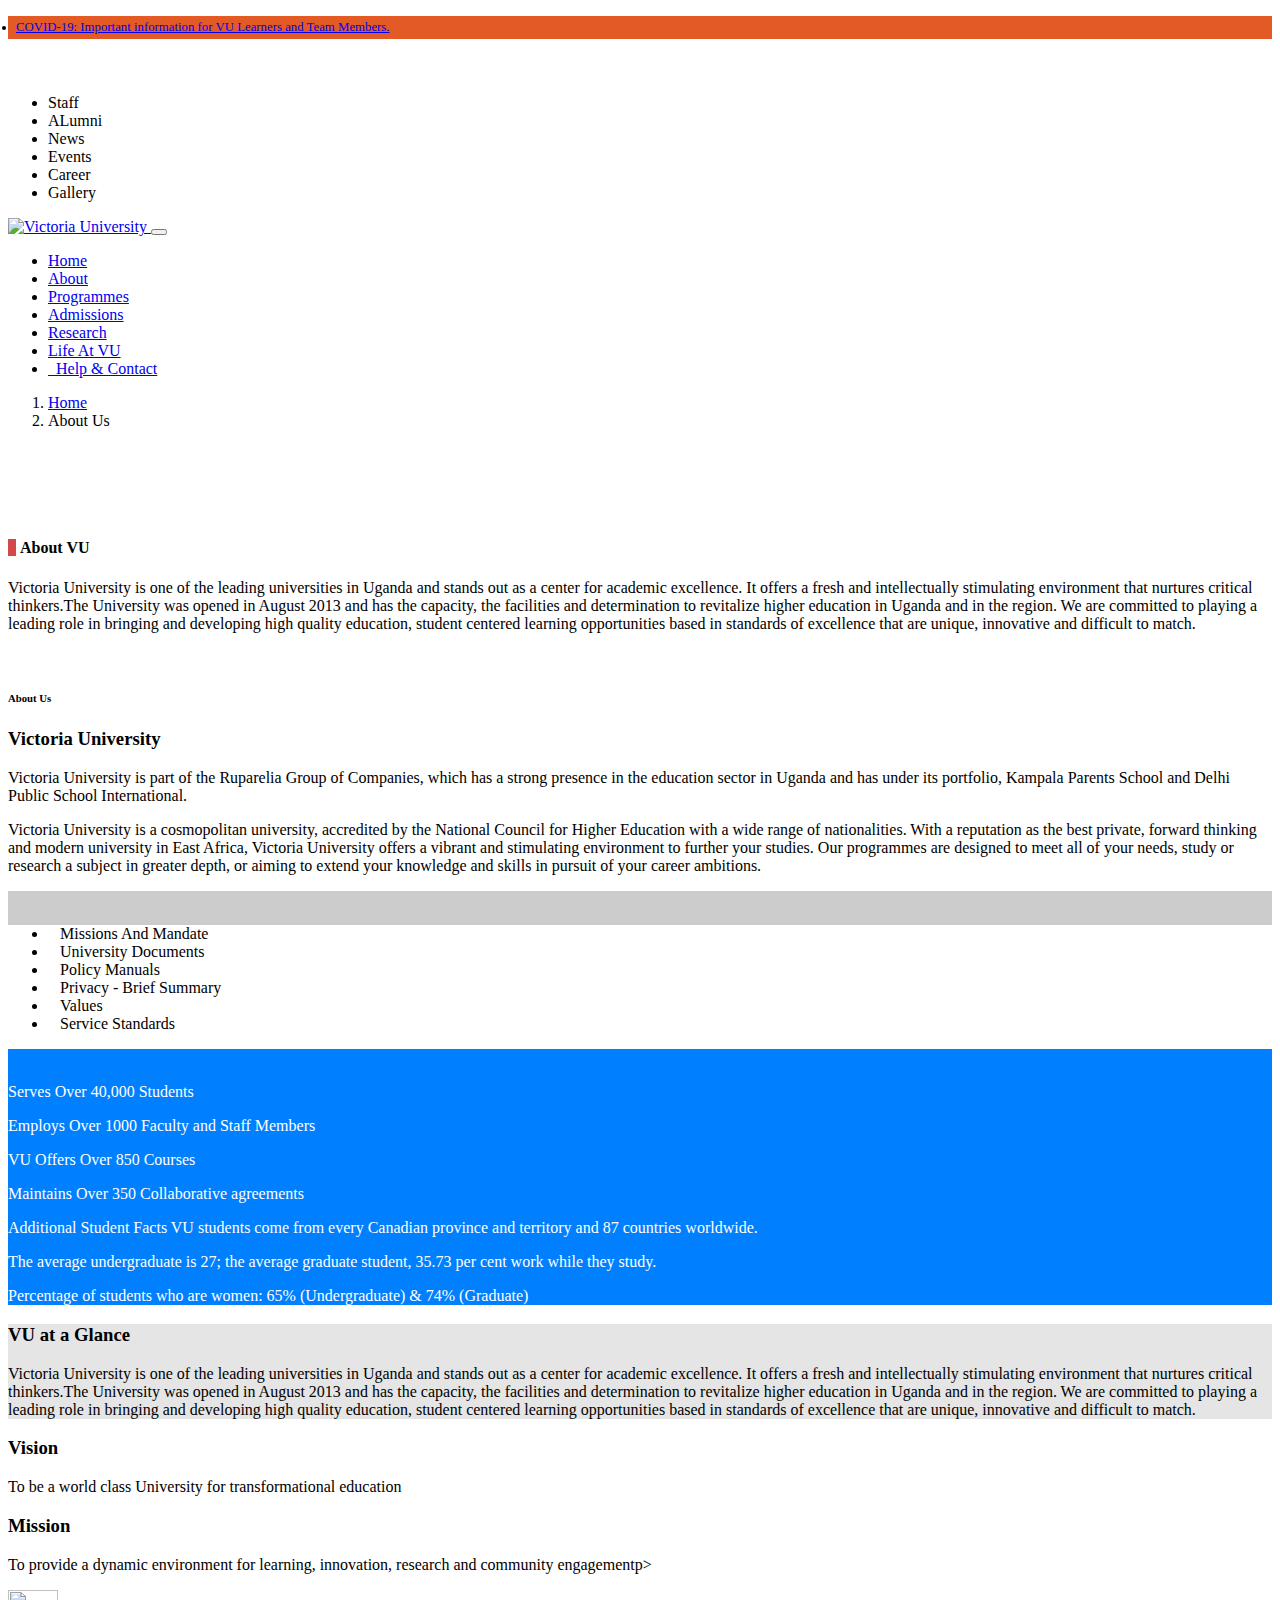
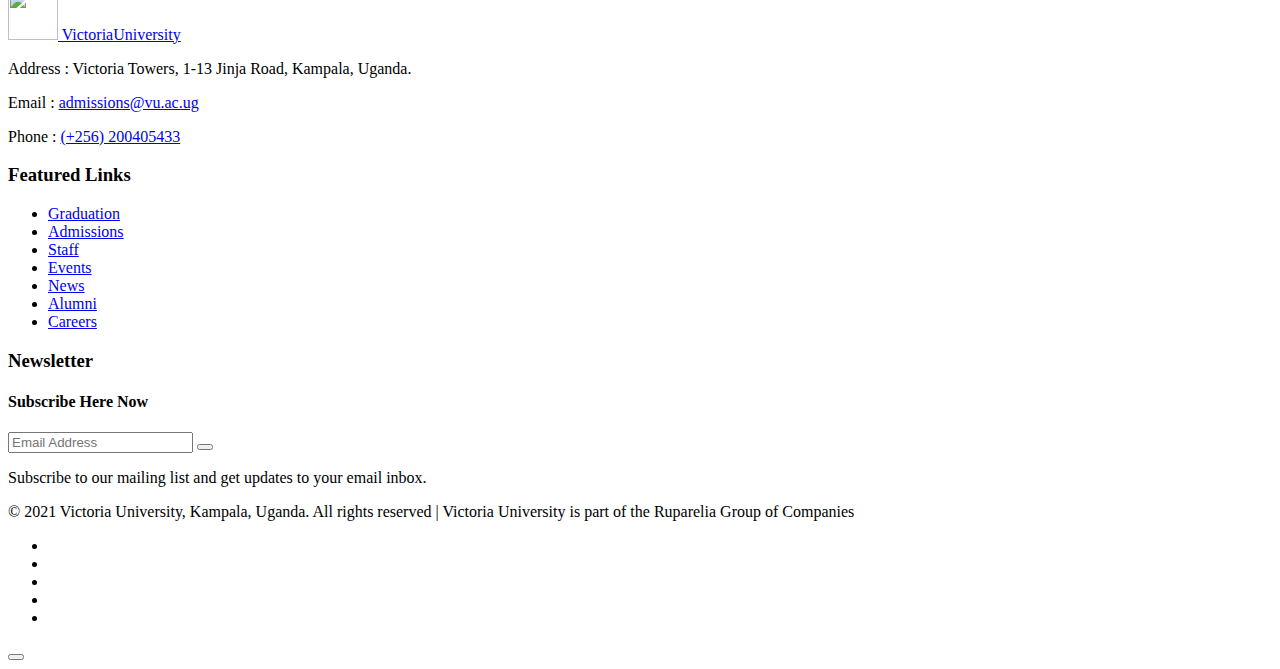
==== tester/about.html @ 18b9164a "Add files via upload" ====
<!doctype html>
<html lang="en">

<head>
  <!-- Required meta tags -->
  <meta charset="utf-8">
  <meta name="viewport" content="width=device-width, initial-scale=1, shrink-to-fit=no">
  <title>Victorial University | Academic Excellence</title>
  <link rel="stylesheet" href="assets/css/style-starter.css">
  <link href="//fonts.googleapis.com/css?family=Muli:300,300i,400,500,600,700,800,900&display=swap" rel="stylesheet">
  <link href="//fonts.googleapis.com/css?family=Roboto:300,300i,400,500,700,900&display=swap" rel="stylesheet">
  <link rel="icon" href="assets/images/fav.png" type="image/x-icon" sizes="100x100"/>
</head>
<body>

<!--/top-header-content-->
<section class="w3l-top-header-content">
	<div class="hny-top-menu">
		<div class="top-hd" style="background-color:#E35A25;">
			<div class="container-fluid">
				<div class="row">
					<ul class="social-top col-md-7" style="padding: 4px 8px 4px 8px;">
						<li class="" style="font-size: .8rem"><a href="#">COVID-19: Important information for VU Learners and Team Members.</a></li>
					</ul>
					<ul class="accounts col-md-5">
						
					</ul>
				</div>
			</div>
		</div>

	</div>
	<div class="hny-top-menu">
		<div class="top-hd">
			<div class="container-fluid">
				<div class="row">
					<ul class="social-top col-md-7" style="padding: 4px 8px 4px 8px;">
						<li style="color: #fff; font-size: .8rem"><b>Next Undergrad Deadline:</b> Register by April 10th to start on May 1st <a href="contact.php" class="" style="color: #fff; text-decoration: underline;"><b>Apply Now</b></a></li>
					</ul>
					<ul class="accounts col-md-5">
						<li class="top_li"><span class=""></span><a href="#"></a>Staff</li>
						<li class="top_li"><span class=""></span><a href="#"></a>ALumni</li>
						<li class="top_li"><span class=""></span><a href="#"></a>News</li>
						<li class="top_li"><span class=""></span><a href="#"></a>Events</li>
						<li class="top_li"><span class=""></span><a href="#"></a>Career</li>
						<li class="top_li"><span class=""></span><a href="#"></a>Gallery</li>
					</ul>
				</div>
			</div>
		</div>

	</div>
</section>
<!--//top-header-content-->

<!--w3l-banner-slider-main-->
<section class="w3l-banner-slider-main w3l-inner-page-main" id="">
	<div class="breadcrumb-infhny">
		<header class="top-headerhny" id="head_runner">
			<!--/nav-->
			<nav class="navbar navbar-expand-lg navbar-light fill">
				<div class="container-fluid">
					<!--<a class="navbar-brand" href="home.php">
						<label class="lohny"><span class="fa fa-graduation-cap" aria-hidden="true"></span>Victoria</label>University</a>--> 
						<a class="navbar-brand" href="home.php">
							<img src="assets/images/logo.jpg" alt="Victoria University" title="Victoria University" style="height:35px;" />
						</a> 
					<button class="navbar-toggler" type="button" data-toggle="collapse"
						data-target="#navbarSupportedContent" aria-controls="navbarSupportedContent"
						aria-expanded="false" aria-label="Toggle navigation">
						<span class="navbar-toggler-icon"></span>
					</button>

					<div class="collapse navbar-collapse" id="navbarSupportedContent">
						<ul class="navbar-nav mx-lg-auto ml-auto">
							<li class="nav-item active">
								<a class="nav-link" href="home.php">Home</a>
							</li>
							<li class="nav-item">
								<a class="nav-link" href="about.php">About</a>
							</li>
							<li class="nav-item">
								<a class="nav-link" href="#">Programmes</a>
							</li>
							<li class="nav-item">
								<a class="nav-link" href="#">Admissions</a>
							</li>
							<li class="nav-item">
								<a class="nav-link" href="#">Research</a>
							</li>
							<li class="nav-item">
								<a class="nav-link" href="#">Life At VU</a>
							</li>
							<li class="nav-item">
								<a class="nav-link" href="contact.php"><span class="fa fa-comments"></span>&nbsp;&nbsp;Help &amp; Contact</a>
							</li>
						</ul>

					</div>
					<a href="#" class="d-flex searchhny-form"><span class="fa fa-search"></span></a> 
					<!--<form action="#" method="post" class="d-flex searchhny-form">
						<input type="search" placeholder="Search Here..." required="required">
						<button type="submit"><span class="fa fa-search" aria-hidden="true"></span></button>
					</form>-->
				</div>
			</nav>
			<!--//nav-->
    </header>
    <!-- /breadcrumbs-->
    <!--<div class="container" style="border: red 1px solid">-->
        <nav aria-label="breadcrumb" class="breadcrumb-info">
          <ol class="breadcrumb mb-0">
            <li class="breadcrumb-item"><a href="index.html">Home</a></li>
            <li class="breadcrumb-item active" aria-current="page">About Us</li>
          </ol>
        </nav>
      <!--</div>-->
          <!-- //breadcrumbs-->
	</div>
	<!--//banner-slider-->
</section>

<section class="w3l-apply-6">
	<!-- /apply-6-->
	<div class="apply-info py-5">
		<div class="container py-lg-5">
			<br>
			<br>
			<br>
			<br>
			<div class="">
					<h4 class="text-center"><span style="border-left: 8px #D4484A solid">&nbsp;About VU</span></h4>
				</div>
			<div class="apply-grids-info row">
					<div class="row mt-lg-5 mt-4">
						<div class="appyl-sub-icon-info text-center">
							<p>Victoria University is one of the leading universities in Uganda and stands out as a center for academic excellence. It offers a fresh and intellectually stimulating environment that nurtures critical thinkers.The University was opened in August 2013 and has the capacity, the facilities and determination to revitalize higher education in Uganda and in the region. We are committed to playing a leading role in bringing and developing high quality education, student centered learning opportunities based in standards of excellence that are unique, innovative and difficult to match.</p>
						</div>
					</div>
				
			</div>
		</div>
	</div>
</section>
<!--about banner-->
<section class="w3l-wecome-content-6">
	<!-- /content-6-section -->
	  <div class="ab-content-6-mian py-5">
			 <div class="container py-lg-5">
					<div class="welcome-grids row">
							<div class="welcome-image">
								<img src="assets/images/about_strategy.png" class="img-fluid" alt="" />
							</div>	
						
						</div>	
				 
				 </div>
			 </div>
	 </section>
<section class="w3l-wecome-content-6">
	<!-- /content-6-section -->
	  <div class="ab-content-6-mian py-5">
			 <div class="container py-lg-5">
					<div class="welcome-grids row">
							<div class="col-lg-6 mb-lg-0 mb-5">
								<h6>About Us</h6>
								<h3 class="hny-title">
									Victoria University
									</h3>
								<p class="my-4">Victoria University is part of the Ruparelia Group of Companies, which has a strong presence in the education sector in Uganda and has under its portfolio, Kampala Parents School and Delhi Public School International.</p>
								<p class="mb-4">Victoria University is a cosmopolitan university, accredited by the National Council for Higher Education with a wide range of nationalities. With a reputation as the best private, forward thinking and modern university in East Africa, Victoria University offers a vibrant and stimulating environment to further your studies. Our programmes are designed to meet all of your needs, study or research a subject in greater depth, or aiming to extend your knowledge and skills in pursuit of your career ambitions.</p>
							</div>
							<div class="col-lg-6 welcome-image" style="background-color:#CCC">
								<br>
									<div class="" style="width: 100%; background-color:#fff">
										<ul class="w3-ul w3-card-4">
										 	<li class="w3-display-container"><span class="fa fa-rocket"></span>&nbsp;&nbsp;&nbsp;Missions And Mandate <span onclick="this.parentElement.style.display='none'" class="w3-button w3-transparent w3-display-right"><span class="fa fa-angle-right"></span></span></li>
											<li class="w3-display-container"><span class="fa fa-file-word-o"></span>&nbsp;&nbsp;&nbsp;University Documents <span onclick="this.parentElement.style.display='none'" class="w3-button w3-transparent w3-display-right"><span class="fa fa-angle-right"></span></span></li>
											<li class="w3-display-container"><span class="fa fa fa-folder-open"></span>&nbsp;&nbsp;&nbsp;Policy Manuals <span onclick="this.parentElement.style.display='none'" class="w3-button w3-transparent w3-display-right"><span class="fa fa-angle-right"></span></span></li>
											<li class="w3-display-container"><span class="fa fa-lock"></span>&nbsp;&nbsp;&nbsp;Privacy - Brief Summary <span onclick="this.parentElement.style.display='none'" class="w3-button w3-transparent w3-display-right"><span class="fa fa-angle-right"></span></span></li>
											<li class="w3-display-container"><span class="fa fa-gear"></span>&nbsp;&nbsp;&nbsp;Values <span onclick="this.parentElement.style.display='none'" class="w3-button w3-transparent w3-display-right"><span class="fa fa-angle-right"></span></span></li>
											<li class="w3-display-container"><span class="fa fa-book"></span>&nbsp;&nbsp;&nbsp;Service Standards <span onclick="this.parentElement.style.display='none'" class="w3-button w3-transparent w3-display-right"><span class="fa fa-angle-right"></span></span></li>
										</ul>
									</div>
							</div>	
						</div>
				 </div>
			</div>
</section>
   <!-- //content-6-section -->

  
<section class="w3l-specification-6">
	<!-- /specification-6-->
	<div class="specification-content py-5">
		<div class="container py-lg-5">
			<div class="mission-grids-info row">
				<div class="mission-gd-right col-lg-4 pl-lg-4" style="background-color: #0080ff">
					<div class="justify-content-end" style="color: #fff;">
						<br>
						<p style="color: #fff;">Serves Over 40,000 Students</p>
						<p style="color: #fff;">Employs Over 1000 Faculty and Staff Members</p>
						<p style="color: #fff;">VU Offers Over 850 Courses</p>
						<p style="color: #fff;">Maintains Over 350 Collaborative agreements</p>
						<p style="color: #fff;">Additional Student Facts VU students come from every Canadian province and territory and 87 countries worldwide.</p>
						<p style="color: #fff;">The average undergraduate is 27; the average graduate student, 35.73 per cent work while they study.</p>
						<p style="color: #fff;">Percentage of students who are women: 65% (Undergraduate) &amp; 74% (Graduate)</p>
					</div>
				</div>
				<div class="mission-gd-right col-lg-8 pl-lg-4" style="background-color: #E5E5E5">
						<h3 class="hny-title">VU at a Glance</h3>
						<p>Victoria University is one of the leading universities in Uganda and stands out as a center for academic excellence. It offers a fresh and intellectually stimulating environment that nurtures critical thinkers.The University was opened in August 2013 and has the capacity, the facilities and determination to revitalize higher education in Uganda and in the region. We are committed to playing a leading role in bringing and developing high quality education, student centered learning opportunities based in standards of excellence that are unique, innovative and difficult to match.</p>
				</div>
			</div>
		</div>
	</div>
</section>
<!-- //specification-6-->

<section class="w3l-content-5">
	<!-- /content-6-section -->
	  <div class="content-5-main">
			 <div class="container">
					 <div class="content-info-in row">
							 <div class="content-gd col-lg-6">
									 <h3 class="hny-title two">Vision</h3>
							 </div>
							 <div class="content-gd col-lg-6">
									<p>To be a world class University for transformational education</p>
							 </div>
							
					 </div>
				 	<div class="content-info-in row">
							 <div class="content-gd col-lg-6">
									 <h3 class="hny-title two">Mission</h3>
							 </div>
							 <div class="content-gd col-lg-6">
									<p>To provide a dynamic environment for learning, innovation, research and community engagementp>
							 </div>
							
					 </div>
				 </div>
			 </div>
	 </section>
   <!-- //content-6-section -->

  
	<!--/team-sec-->
	<!--//team-sec-->
<!-- footer -->
<section class="w3l-footer-16">
    <div class="w3l-footer-16-main py-5">
        <div class="container">
            <div class="row">
                <div class="col-lg-4 column">
                    <div class="row">
                        <div class="col-md-8 column">

                                <a class="logo-2" href="home.php">
                                        <label class="lohny-2"><img src="assets/images/fav.png" width="50" height="50" /> Victoria</label>University</a>
                           
                            <div class="ad-text-inf">
                                <p><span class="color-hny">Address :</span> Victoria Towers, 1-13 Jinja Road, Kampala, Uganda.</p>
                             </div>
                             <div class="ad-text-inf">
                                    <p><span class="color-hny">Email :</span> <a href="mailto:admissions@vu.ac.ug">admissions@vu.ac.ug</a></p>
                                 </div>
                                 <div class="ad-text-inf">
                                        <p><span class="color-hny">Phone :</span> <a href="tel:+142 5897555">(+256) 200405433</a></p>
                                     </div>
                        </div>
                        <!--<div class="col-md-6 column">
                            <h3>Quick Links</h3>
                            <ul class="footer-gd-16">
                                <li><a href="home.php">Home</a></li>
                                <li><a href="about.php">About</a></li>
                                <li><a href="#">Programmes</a></li>
                                <li><a href="#">Admissions</a></li>
								<li><a href="#">Research</a></li>
								<li><a href="#">Life At VU</a></li>
                                <li><a href="contact.php">Help &amp; Contact Us</a></li>
                            </ul>
                        </div>-->
                    </div>
                </div>
                <div class="col-lg-4 col-md-6 column column4 mt-lg-0 mt-4">
                    <div class="col-md-6 column">
                            <h3>Featured Links</h3>
                            <ul class="footer-gd-16">
                                <li><a href="#">Graduation</a></li>
                                <li><a href="#">Admissions</a></li>
                                <li><a href="#">Staff</a></li>
                                <li><a href="#">Events</a></li>
								<li><a href="#">News</a></li>
								<li><a href="#">Alumni</a></li>
                                <li><a href="#">Careers</a></li>
                            </ul>
                        </div>
                </div>
				<!--<div class="col-lg-4 col-md-6 column column4 mt-lg-0 mt-4">
                    <div class="col-md-6 column">
                            <h3>Featured Links</h3>
                            <ul class="footer-gd-16">
                                <li><a href="#">Graduation</a></li>
                                <li><a href="#">Admissions</a></li>
                                <li><a href="#">Staff</a></li>
                                <li><a href="#">Events</a></li>
								<li><a href="#">News</a></li>
								<li><a href="#">Alumni</a></li>
                                <li><a href="#">Careers</a></li>
                            </ul>
                        </div>
                </div>-->
                <div class="col-lg-4 col-md-6 column column4 mt-lg-0 mt-4">
                    <h3>Newsletter </h3>
                    <div class="end-column">
                        <h4>Subscribe Here Now</h4>
                        <form action="#" class="subscribe" method="post">
                            <input type="email" name="email" placeholder="Email Address" required="">
                            <button><span class="fa fa-paper-plane" aria-hidden="true"></span></button>
                        </form>
                        <p>Subscribe to our mailing list and get updates to your email inbox.</p>
                    </div>
                </div>
            </div>
            <div class="d-flex below-section justify-content-between align-items-center pt-4 mt-5">
                <div class="columns text-lg-left text-center">
                    <p>© 2021 Victoria University, Kampala, Uganda. All rights reserved | Victoria University is part of the Ruparelia Group of Companies</a>
                    </p>
                </div>
                <div class="columns-2 mt-md-0 mt-3">
                    <ul class="social">
                        <li><a href="https://www.facebook.com/VUKampala"><span class="fa fa-facebook" aria-hidden="true"></span></a>
                        </li>
                        <li><a href="https://www.linkedin.com/company/victoria-university-kampala/"><span class="fa fa-linkedin" aria-hidden="true"></span></a>
                        </li>
                        <li><a href="https://twitter.com/VUKampala"><span class="fa fa-twitter" aria-hidden="true"></span></a>
                        </li>
                        <li><a href="https://www.instagram.com/victoriauniversity_kampala/"><span class="fa fa-instagram" aria-hidden="true"></span></a>
                        </li>
                        <li><a href="https://www.youtube.com/user/vukampala"><span class="fa fa-youtube-play" aria-hidden="true"></span></a>
                        </li>
                    </ul>
                </div>
            </div>
        </div>
    </div>

    <!-- move top -->
    <button onclick="topFunction()" id="movetop" title="Go to top">
        <span class="fa fa-angle-up"></span>
    </button>
    <script>
        // When the user scrolls down 20px from the top of the document, show the button
        window.onscroll = function () {
            scrollFunction()
        };

        function scrollFunction() {
            if (document.body.scrollTop > 20 || document.documentElement.scrollTop > 20) {
                document.getElementById("movetop").style.display = "block";
            } else {
                document.getElementById("movetop").style.display = "none";
            }
        }

        // When the user clicks on the button, scroll to the top of the document
        function topFunction() {
            document.body.scrollTop = 0;
            document.documentElement.scrollTop = 0;
        }
    </script>
    <!-- //move top -->
    <script>
        $(function () {
            $('.navbar-toggler').click(function () {
                $('body').toggleClass('noscroll');
            })
        });
    </script>
</section>
<!-- //footer -->
</body>

</html>
<script src="assets/js/jquery-3.3.1.min.js"></script>
<!-- disable body scroll which navbar is in active -->
<script>
  $(function () {
    $('.navbar-toggler').click(function () {
      $('body').toggleClass('noscroll');
    })
  });
</script>
<!-- disable body scroll which navbar is in active -->
<!-- //jQuery-Photo-filter-lightbox-portfolio-plugin -->
<script>
window.onscroll = function() {headHold()};

var header = document.getElementById("head_runner");
var sticky = header.offsetTop;

function headHold() {
  if (window.pageYOffset > sticky) {
    header.classList.add("sticky");
  } else {
    header.classList.remove("sticky");
  }
}
</script>
<script src="assets/js/bootstrap.min.js"></script>
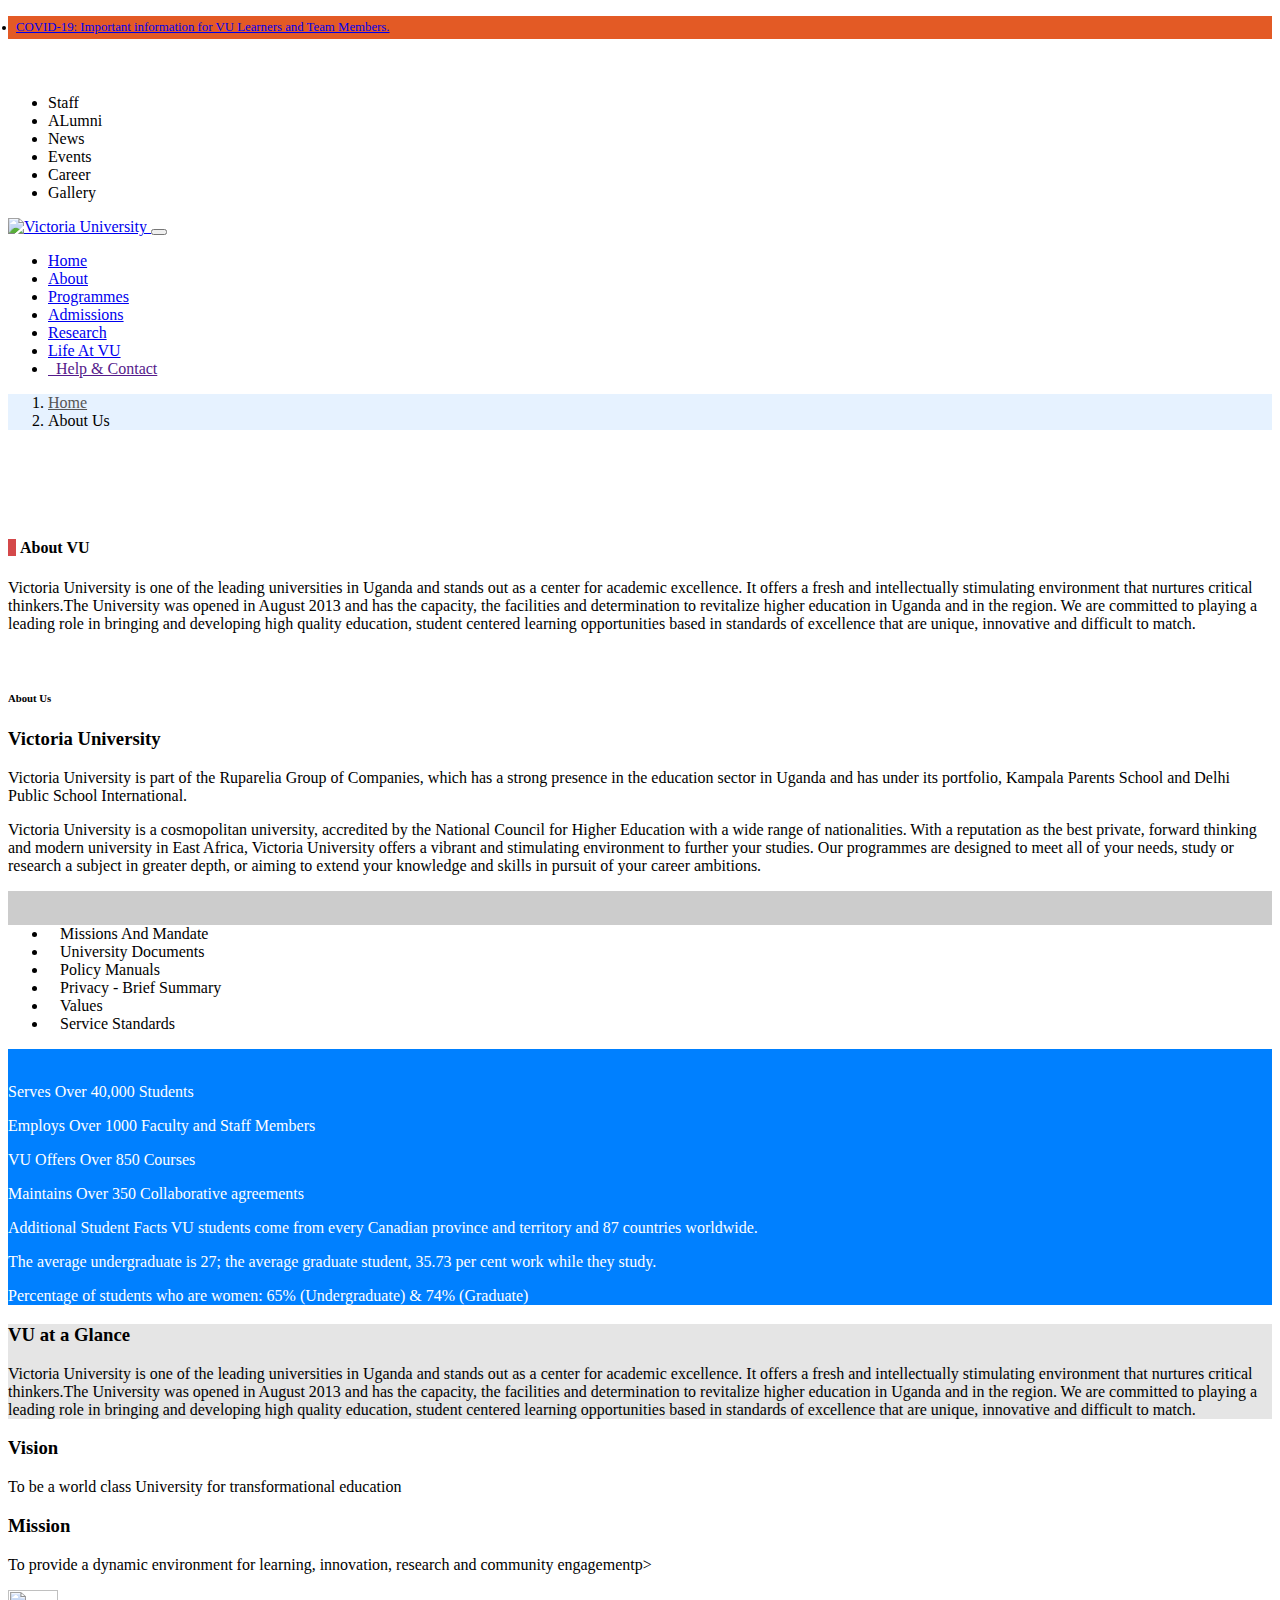
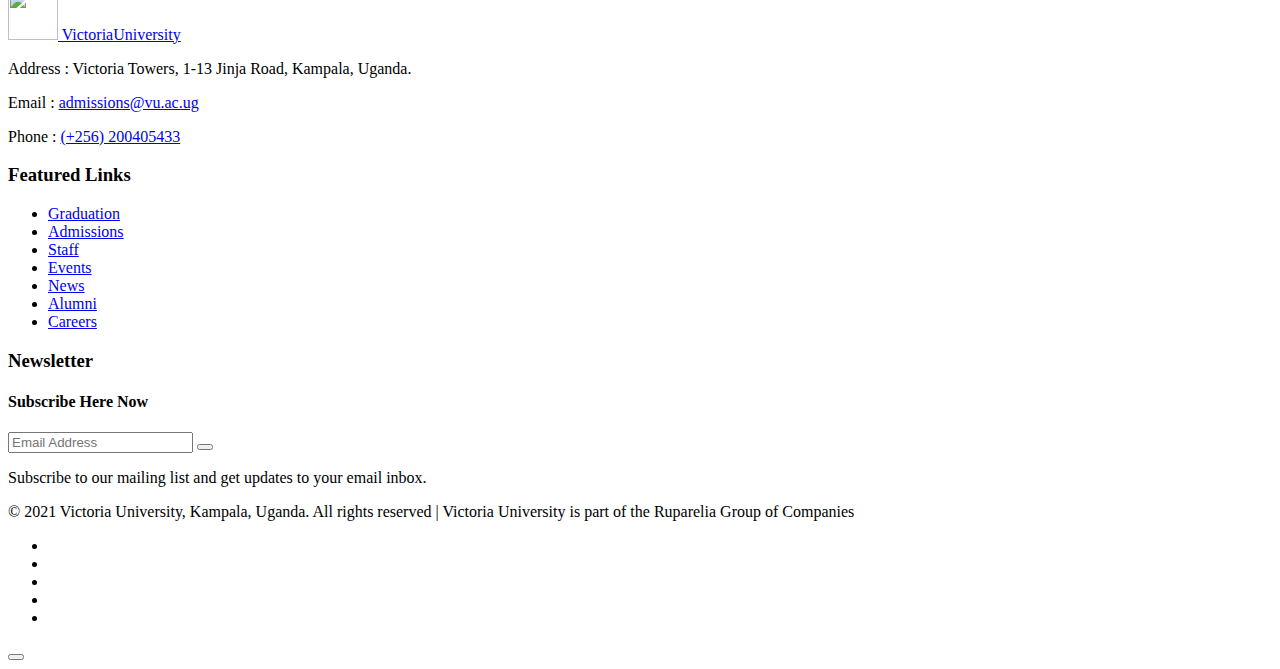
==== commit e6871343: "commit" ====
--- a/tester/about.html
+++ b/tester/about.html
@@ -35,7 +35,7 @@
 			<div class="container-fluid">
 				<div class="row">
 					<ul class="social-top col-md-7" style="padding: 4px 8px 4px 8px;">
-						<li style="color: #fff; font-size: .8rem"><b>Next Undergrad Deadline:</b> Register by April 10th to start on May 1st <a href="contact.php" class="" style="color: #fff; text-decoration: underline;"><b>Apply Now</b></a></li>
+						<li style="color: #fff; font-size: .8rem"><b>Next Undergrad Deadline:</b> Register by April 10th to start on May 1st <a href="" class="" style="color: #fff; text-decoration: underline;"><b>Apply Now</b></a></li>
 					</ul>
 					<ul class="accounts col-md-5">
 						<li class="top_li"><span class=""></span><a href="#"></a>Staff</li>
@@ -62,7 +62,7 @@
 				<div class="container-fluid">
 					<!--<a class="navbar-brand" href="home.php">
 						<label class="lohny"><span class="fa fa-graduation-cap" aria-hidden="true"></span>Victoria</label>University</a>--> 
-						<a class="navbar-brand" href="home.php">
+						<a class="navbar-brand" href="home.html">
 							<img src="assets/images/logo.jpg" alt="Victoria University" title="Victoria University" style="height:35px;" />
 						</a> 
 					<button class="navbar-toggler" type="button" data-toggle="collapse"
@@ -74,10 +74,10 @@
 					<div class="collapse navbar-collapse" id="navbarSupportedContent">
 						<ul class="navbar-nav mx-lg-auto ml-auto">
 							<li class="nav-item active">
-								<a class="nav-link" href="home.php">Home</a>
-							</li>
-							<li class="nav-item">
-								<a class="nav-link" href="about.php">About</a>
+								<a class="nav-link" href="home.html">Home</a>
+							</li>
+							<li class="nav-item">
+								<a class="nav-link" href="about.html">About</a>
 							</li>
 							<li class="nav-item">
 								<a class="nav-link" href="#">Programmes</a>
@@ -92,7 +92,7 @@
 								<a class="nav-link" href="#">Life At VU</a>
 							</li>
 							<li class="nav-item">
-								<a class="nav-link" href="contact.php"><span class="fa fa-comments"></span>&nbsp;&nbsp;Help &amp; Contact</a>
+								<a class="nav-link" href=""><span class="fa fa-comments"></span>&nbsp;&nbsp;Help &amp; Contact</a>
 							</li>
 						</ul>
 
@@ -108,9 +108,9 @@
     </header>
     <!-- /breadcrumbs-->
     <!--<div class="container" style="border: red 1px solid">-->
-        <nav aria-label="breadcrumb" class="breadcrumb-info">
+        <nav aria-label="breadcrumb" class="breadcrumb-info"  style="background-color:#e6f2ff;">
           <ol class="breadcrumb mb-0">
-            <li class="breadcrumb-item"><a href="index.html">Home</a></li>
+            <li class="breadcrumb-item"><a href="index.html" style="color:#555;">Home</a></li>
             <li class="breadcrumb-item active" aria-current="page">About Us</li>
           </ol>
         </nav>
@@ -256,7 +256,7 @@
                     <div class="row">
                         <div class="col-md-8 column">
 
-                                <a class="logo-2" href="home.php">
+                                <a class="logo-2" href="home.html">
                                         <label class="lohny-2"><img src="assets/images/fav.png" width="50" height="50" /> Victoria</label>University</a>
                            
                             <div class="ad-text-inf">
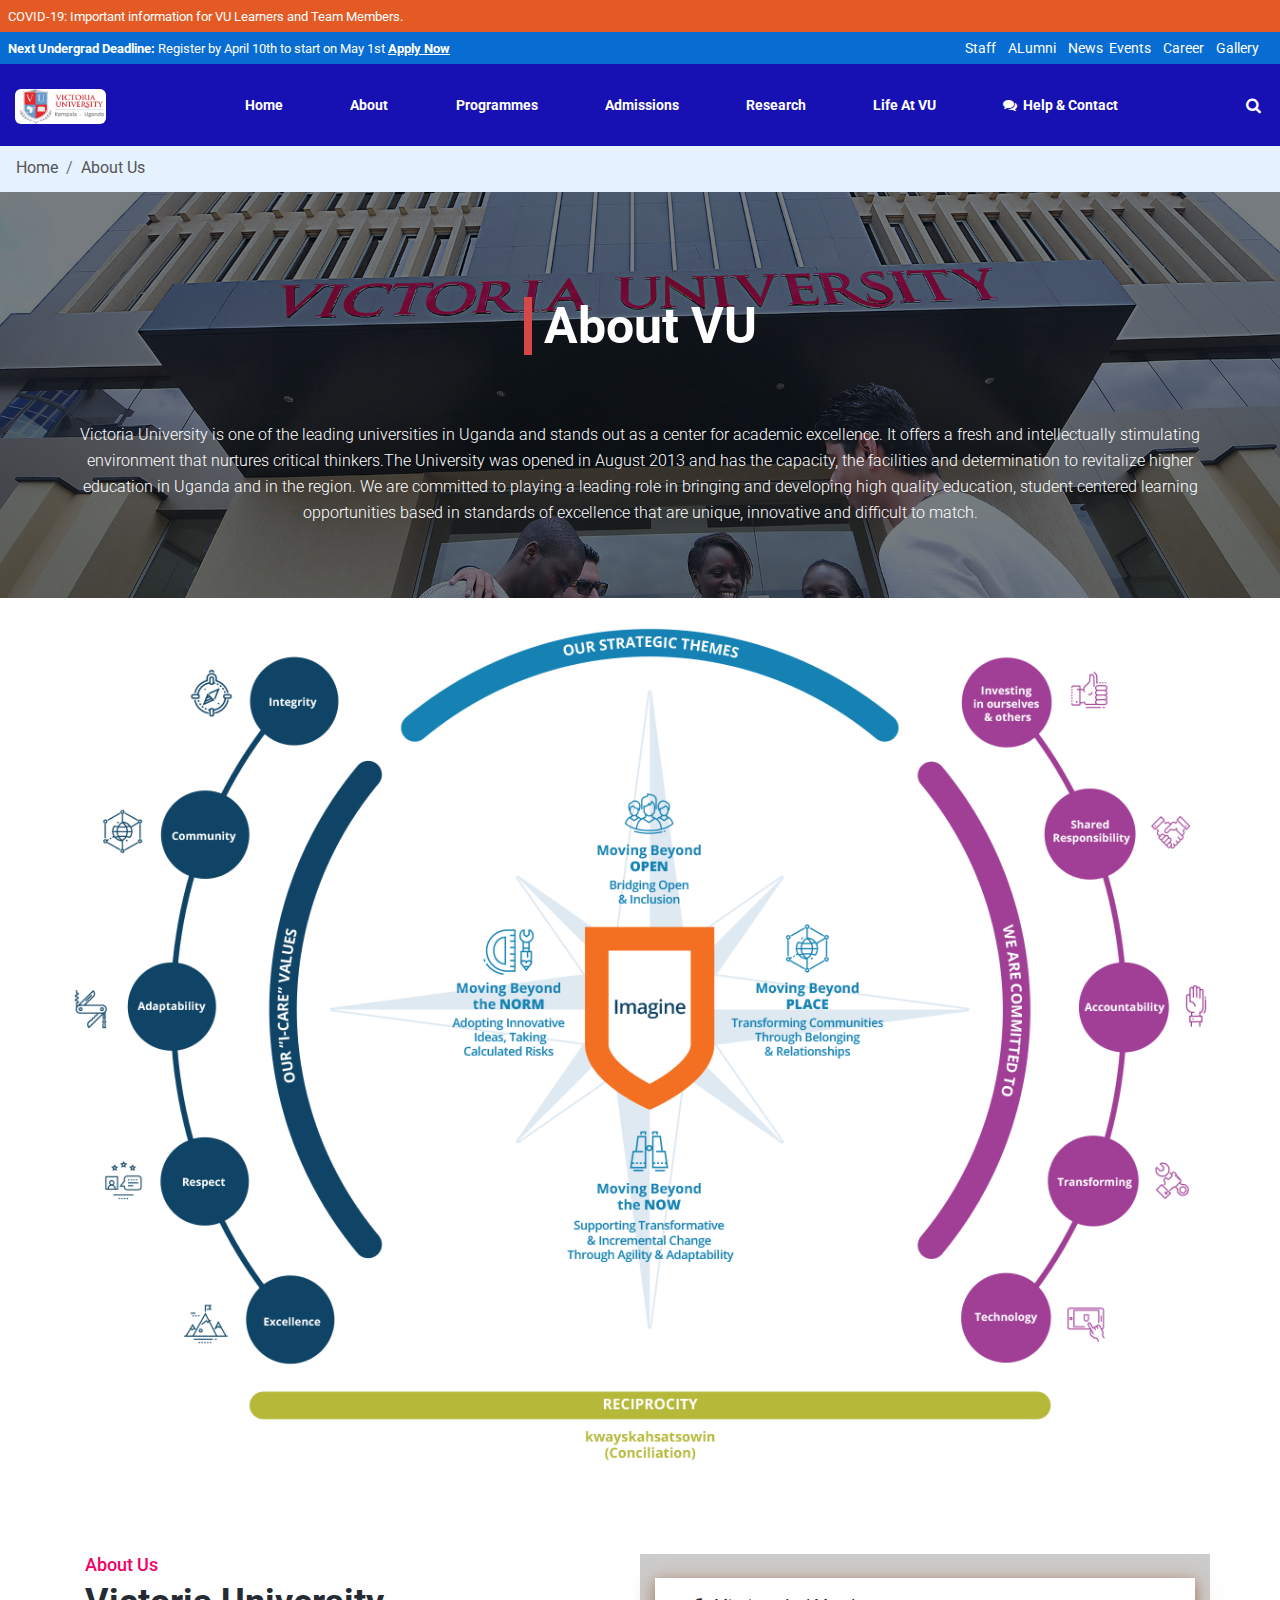
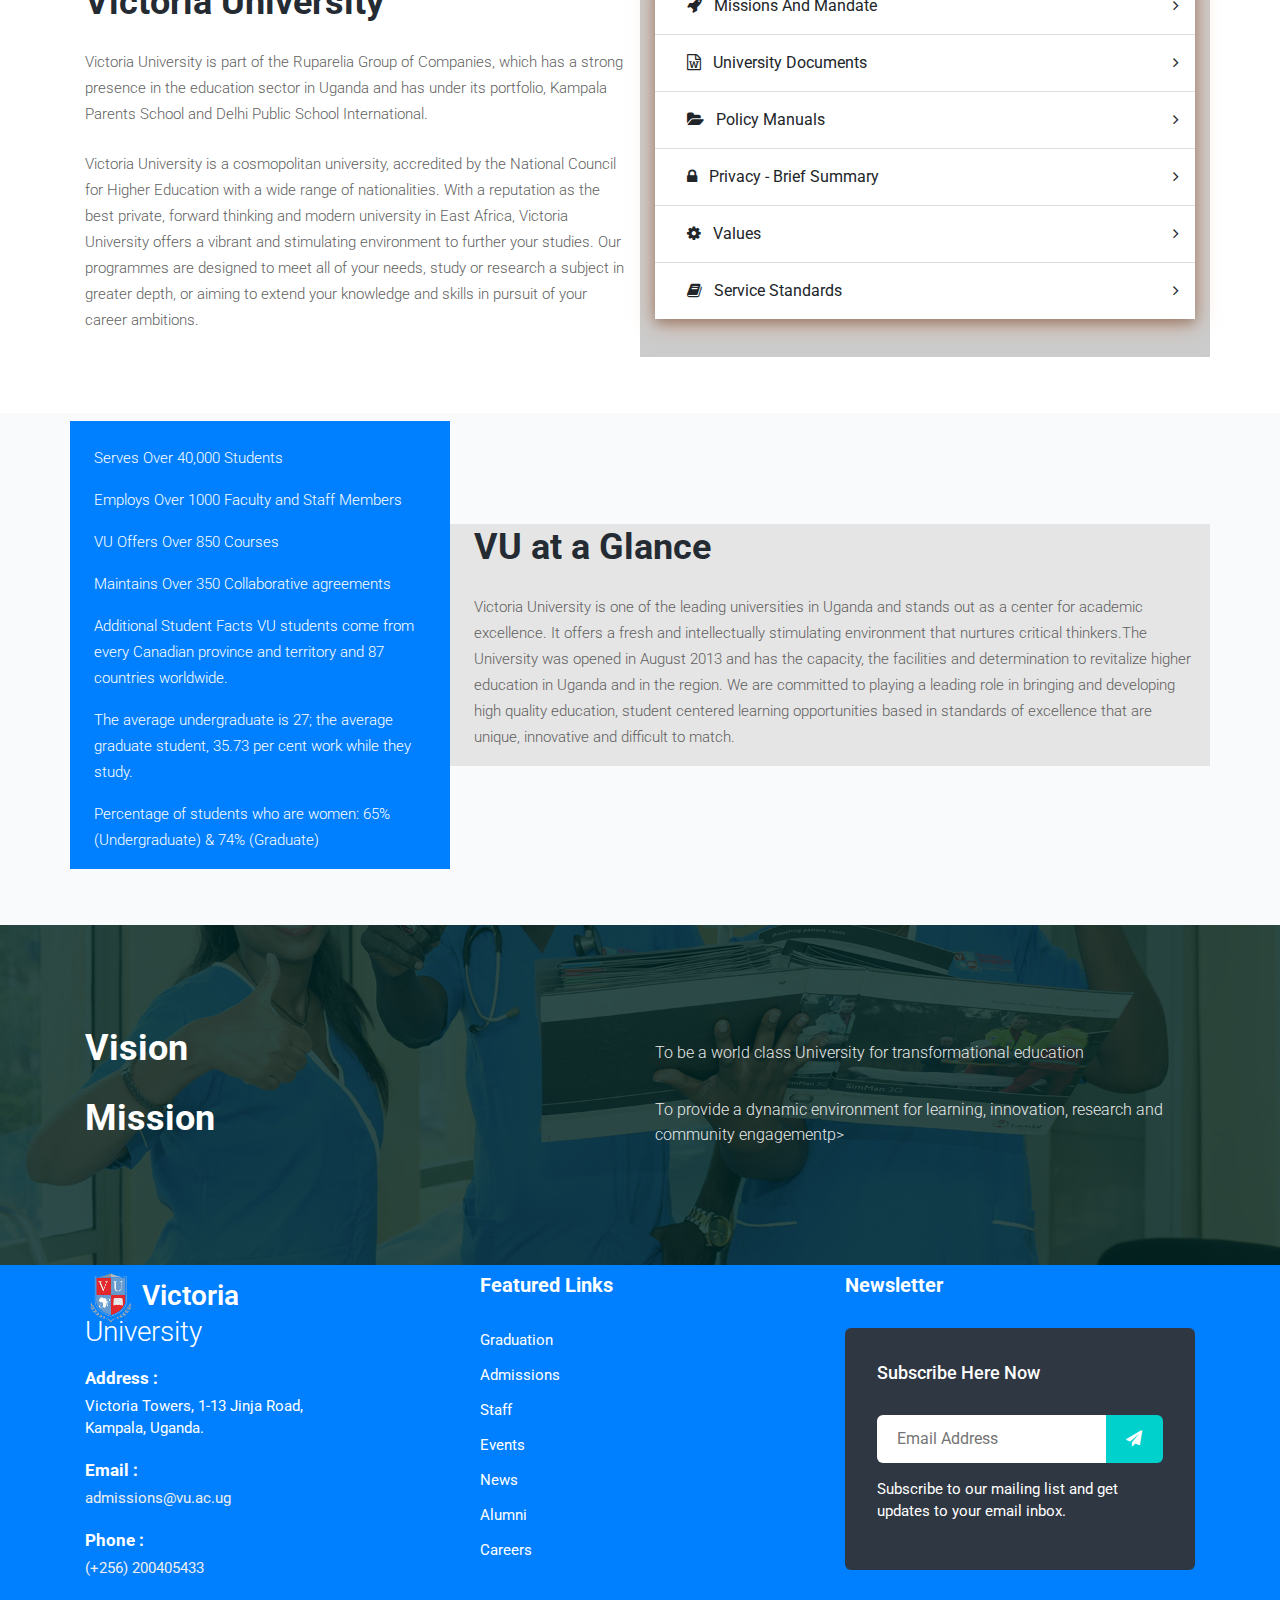
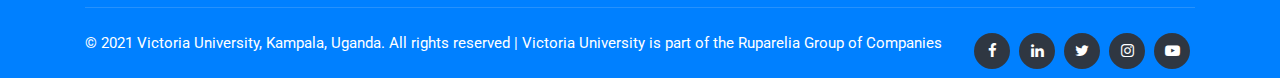
==== commit 04d2bd39: "new" ====
--- a/tester/about.html
+++ b/tester/about.html
@@ -97,7 +97,7 @@
 						</ul>
 
 					</div>
-					<a href="#" class="d-flex searchhny-form"><span class="fa fa-search"></span></a> 
+					<a href="#" class="d-flex searchhny-form"><span class="fa fa-search" style="color:#FFF;"></span></a> 
 					<!--<form action="#" method="post" class="d-flex searchhny-form">
 						<input type="search" placeholder="Search Here..." required="required">
 						<button type="submit"><span class="fa fa-search" aria-hidden="true"></span></button>
@@ -256,17 +256,17 @@
                     <div class="row">
                         <div class="col-md-8 column">
 
-                                <a class="logo-2" href="home.html">
+                                <a class="logo-2" href="home.php">
                                         <label class="lohny-2"><img src="assets/images/fav.png" width="50" height="50" /> Victoria</label>University</a>
                            
                             <div class="ad-text-inf">
-                                <p><span class="color-hny">Address :</span> Victoria Towers, 1-13 Jinja Road, Kampala, Uganda.</p>
+                                <p style="color:#FFF"><span class="color-hny" style="color:#FFF"><b>Address :</b></span> Victoria Towers, 1-13 Jinja Road, Kampala, Uganda.</p>
                              </div>
                              <div class="ad-text-inf">
-                                    <p><span class="color-hny">Email :</span> <a href="mailto:admissions@vu.ac.ug">admissions@vu.ac.ug</a></p>
+                                    <p><span class="color-hny"><b>Email :</b></span> <a href="mailto:admissions@vu.ac.ug">admissions@vu.ac.ug</a></p>
                                  </div>
                                  <div class="ad-text-inf">
-                                        <p><span class="color-hny">Phone :</span> <a href="tel:+142 5897555">(+256) 200405433</a></p>
+                                        <p><span class="color-hny"><b>Phone :</b></span> <a href="tel:+142 5897555">(+256) 200405433</a></p>
                                      </div>
                         </div>
                         <!--<div class="col-md-6 column">
@@ -319,13 +319,13 @@
                             <input type="email" name="email" placeholder="Email Address" required="">
                             <button><span class="fa fa-paper-plane" aria-hidden="true"></span></button>
                         </form>
-                        <p>Subscribe to our mailing list and get updates to your email inbox.</p>
+                        <p style="color:#FFF">Subscribe to our mailing list and get updates to your email inbox.</p>
                     </div>
                 </div>
             </div>
             <div class="d-flex below-section justify-content-between align-items-center pt-4 mt-5">
-                <div class="columns text-lg-left text-center">
-                    <p>© 2021 Victoria University, Kampala, Uganda. All rights reserved | Victoria University is part of the Ruparelia Group of Companies</a>
+                <div class="columns text-lg-left text-center" style="color:#FFF">
+                    <p style="color:#FFF">© 2021 Victoria University, Kampala, Uganda. All rights reserved | Victoria University is part of the Ruparelia Group of Companies</a>
                     </p>
                 </div>
                 <div class="columns-2 mt-md-0 mt-3">
--- a/tester/assets/css/style-starter.css
+++ b/tester/assets/css/style-starter.css
@@ -0,0 +1,16438 @@
+@charset "UTF-8";
+html {
+    scroll-behavior: smooth;
+}
+
+h1,
+h2,
+h3,
+h4,
+h5,
+h6 {
+    font-family: 'Roboto', Sans-serif;
+    font-weight: 700;
+}
+
+body,
+body a,
+body li,
+body p,
+.btn,
+input {
+    font-family: 'Roboto', Sans-serif;
+}
+
+body p {
+    line-height: 26px;
+    font-size: 16px;
+    color: #5f5f5f;
+    font-weight: 300;
+}
+
+ol,
+ul,
+dl {
+    margin-top: 0;
+    margin-bottom: 0rem;
+    padding: 0;
+}
+
+.form-control:focus {
+    box-shadow: none !important;
+}
+
+body a:hover {
+    color: #f30067;
+    transition: 0.3s ease;
+}
+
+body input,
+textarea,
+button,
+.btn {
+    border-radius: 6px;
+}
+
+body img {
+    border-radius: 6px;
+}
+
+.noscroll {
+    overflow: hidden;
+}
+
+.title-content {
+    align-items: center;
+}
+
+.title-content .title-info {
+    padding-left: 40px;
+}
+
+.sticky {
+    position: fixed;
+    top: 0;
+    width: 100%;
+}
+
+.sticky+body {
+    padding-top: 102px;
+    z-index: 1000;
+}
+
+.maximize {
+    color: #fff;
+    width: 60px;
+    height: 60px;
+    border: #2f3742 4px solid;
+    margin: 0 auto;
+    border-radius: 25%;
+    text-align: center;
+}
+
+h3.hny-title,
+h3.hny-title.two {
+    font-size: 40px;
+    line-height: 48px;
+    color: #252b33;
+    margin-bottom: 24px;
+    font-weight: 700;
+}
+
+h3.hny-title.two {
+    color: #fff;
+}
+
+.button-4-pink {
+    width: 160px;
+    height: 50px;
+    border: 2px solid #f30067;
+    /* float: left; */
+    text-align: center;
+    cursor: pointer;
+    position: relative;
+    box-sizing: border-box;
+    overflow: hidden;
+    margin: 40px 0 0 0;
+    border-radius: 6px;
+}
+
+.button-4-pink a {
+    font-size: 16px;
+    color: #f30067;
+    text-decoration: none;
+    line-height: 45px;
+    transition: all .5s ease;
+    z-index: 2;
+    position: relative;
+    font-weight: 700;
+    display: inline;
+}
+
+.eff-4-pink {
+    width: 160px;
+    height: 50px;
+    left: -160px;
+    background: #f30067;
+    position: absolute;
+    transition: all .5s ease-in-out;
+    z-index: 1;
+}
+
+.button-4-pink:hover .eff-4-pink {
+    left: 0;
+}
+
+.button-4-pink:hover a {
+    color: #fff;
+}
+
+@media (max-width: 1280px) {
+    h3.hny-title,
+    h3.hny-title.two {
+        font-size: 36px;
+        line-height: 46px;
+    }
+    body p {
+        font-size: 15px;
+    }
+}
+
+@media (max-width: 991px) {
+    .title-content .title-info {
+        padding-left: 15px;
+    }
+}
+
+@media (max-width: 667px) {
+    h3.hny-title,
+    h3.hny-title.two {
+        font-size: 30px;
+        line-height: 40px;
+    }
+    a.read-more-btn.btn {
+        margin-top: 10px;
+    }
+}
+
+@media (max-width: 480px) {
+    h3.hny-title,
+    h3.hny-title.two {
+        font-size: 28px;
+        line-height: 38px;
+    }
+}
+
+@media (max-width: 440px) {
+    h3.hny-title,
+    h3.hny-title.two {
+        font-size: 26px;
+        line-height: 36px;
+    }
+}
+
+
+/*!
+ *  Font Awesome 4.7.0 by @davegandy - http://fontawesome.io - @fontawesome
+ *  License - http://fontawesome.io/license (Font: SIL OFL 1.1, CSS: MIT License)
+ */
+
+
+/* FONT PATH
+ * -------------------------- */
+
+@font-face {
+    font-family: 'FontAwesome';
+    src: url("../fonts/fontawesome-webfont.eot?v=4.7.0");
+    src: url("../fonts/fontawesome-webfont.eot?#iefix&v=4.7.0") format("embedded-opentype"), url("../fonts/fontawesome-webfont.woff2?v=4.7.0") format("woff2"), url("../fonts/fontawesome-webfont.woff?v=4.7.0") format("woff"), url("../fonts/fontawesome-webfont.ttf?v=4.7.0") format("truetype"), url("../fonts/fontawesome-webfont.svg?v=4.7.0#fontawesomeregular") format("svg");
+    font-weight: normal;
+    font-style: normal;
+}
+
+.fa {
+    display: inline-block;
+    font: normal normal normal 14px/1 FontAwesome;
+    font-size: inherit;
+    text-rendering: auto;
+    -webkit-font-smoothing: antialiased;
+    -moz-osx-font-smoothing: grayscale;
+}
+
+
+/* makes the font 33% larger relative to the icon container */
+
+.fa-lg {
+    font-size: 1.33333em;
+    line-height: 0.75em;
+    vertical-align: -15%;
+}
+
+.fa-2x {
+    font-size: 2em;
+}
+
+.fa-3x {
+    font-size: 3em;
+}
+
+.fa-4x {
+    font-size: 4em;
+}
+
+.fa-5x {
+    font-size: 5em;
+}
+
+.fa-fw {
+    width: 1.28571em;
+    text-align: center;
+}
+
+.fa-ul {
+    padding-left: 0;
+    margin-left: 2.14286em;
+    list-style-type: none;
+}
+
+.fa-ul>li {
+    position: relative;
+}
+
+.fa-li {
+    position: absolute;
+    left: -2.14286em;
+    width: 2.14286em;
+    top: 0.14286em;
+    text-align: center;
+}
+
+.fa-li.fa-lg {
+    left: -1.85714em;
+}
+
+.fa-border {
+    padding: .2em .25em .15em;
+    border: solid 0.08em #eee;
+    border-radius: .1em;
+}
+
+.fa-pull-left {
+    float: left;
+}
+
+.fa-pull-right {
+    float: right;
+}
+
+.fa.fa-pull-left {
+    margin-right: .3em;
+}
+
+.fa.fa-pull-right {
+    margin-left: .3em;
+}
+
+
+/* Deprecated as of 4.4.0 */
+
+.pull-right {
+    float: right;
+}
+
+.pull-left {
+    float: left;
+}
+
+.fa.pull-left {
+    margin-right: .3em;
+}
+
+.fa.pull-right {
+    margin-left: .3em;
+}
+
+.fa-spin {
+    -webkit-animation: fa-spin 2s infinite linear;
+    animation: fa-spin 2s infinite linear;
+}
+
+.fa-pulse {
+    -webkit-animation: fa-spin 1s infinite steps(8);
+    animation: fa-spin 1s infinite steps(8);
+}
+
+@-webkit-keyframes fa-spin {
+    0% {
+        transform: rotate(0deg);
+    }
+    100% {
+        transform: rotate(359deg);
+    }
+}
+
+@keyframes fa-spin {
+    0% {
+        transform: rotate(0deg);
+    }
+    100% {
+        transform: rotate(359deg);
+    }
+}
+
+.fa-rotate-90 {
+    -ms-filter: "progid:DXImageTransform.Microsoft.BasicImage(rotation=1)";
+    transform: rotate(90deg);
+}
+
+.fa-rotate-180 {
+    -ms-filter: "progid:DXImageTransform.Microsoft.BasicImage(rotation=2)";
+    transform: rotate(180deg);
+}
+
+.fa-rotate-270 {
+    -ms-filter: "progid:DXImageTransform.Microsoft.BasicImage(rotation=3)";
+    transform: rotate(270deg);
+}
+
+.fa-flip-horizontal {
+    -ms-filter: "progid:DXImageTransform.Microsoft.BasicImage(rotation=0, mirror=1)";
+    transform: scale(-1, 1);
+}
+
+.fa-flip-vertical {
+    -ms-filter: "progid:DXImageTransform.Microsoft.BasicImage(rotation=2, mirror=1)";
+    transform: scale(1, -1);
+}
+
+:root .fa-rotate-90,
+:root .fa-rotate-180,
+:root .fa-rotate-270,
+:root .fa-flip-horizontal,
+:root .fa-flip-vertical {
+    -webkit-filter: none;
+    filter: none;
+}
+
+.fa-stack {
+    position: relative;
+    display: inline-block;
+    width: 2em;
+    height: 2em;
+    line-height: 2em;
+    vertical-align: middle;
+}
+
+.fa-stack-1x,
+.fa-stack-2x {
+    position: absolute;
+    left: 0;
+    width: 100%;
+    text-align: center;
+}
+
+.fa-stack-1x {
+    line-height: inherit;
+}
+
+.fa-stack-2x {
+    font-size: 2em;
+}
+
+.fa-inverse {
+    color: #fff;
+}
+
+
+/* Font Awesome uses the Unicode Private Use Area (PUA) to ensure screen
+   readers do not read off random characters that represent icons */
+
+.fa-glass:before {
+    content: "";
+}
+
+.fa-music:before {
+    content: "";
+}
+
+.fa-search:before {
+    content: "";
+}
+
+.fa-envelope-o:before {
+    content: "";
+}
+
+.fa-heart:before {
+    content: "";
+}
+
+.fa-star:before {
+    content: "";
+}
+
+.fa-star-o:before {
+    content: "";
+}
+
+.fa-user:before {
+    content: "";
+}
+
+.fa-film:before {
+    content: "";
+}
+
+.fa-th-large:before {
+    content: "";
+}
+
+.fa-th:before {
+    content: "";
+}
+
+.fa-th-list:before {
+    content: "";
+}
+
+.fa-check:before {
+    content: "";
+}
+
+.fa-remove:before,
+.fa-close:before,
+.fa-times:before {
+    content: "";
+}
+
+.fa-search-plus:before {
+    content: "";
+}
+
+.fa-search-minus:before {
+    content: "";
+}
+
+.fa-power-off:before {
+    content: "";
+}
+
+.fa-signal:before {
+    content: "";
+}
+
+.fa-gear:before,
+.fa-cog:before {
+    content: "";
+}
+
+.fa-trash-o:before {
+    content: "";
+}
+
+.fa-home:before {
+    content: "";
+}
+
+.fa-file-o:before {
+    content: "";
+}
+
+.fa-clock-o:before {
+    content: "";
+}
+
+.fa-road:before {
+    content: "";
+}
+
+.fa-download:before {
+    content: "";
+}
+
+.fa-arrow-circle-o-down:before {
+    content: "";
+}
+
+.fa-arrow-circle-o-up:before {
+    content: "";
+}
+
+.fa-inbox:before {
+    content: "";
+}
+
+.fa-play-circle-o:before {
+    content: "";
+}
+
+.fa-rotate-right:before,
+.fa-repeat:before {
+    content: "";
+}
+
+.fa-refresh:before {
+    content: "";
+}
+
+.fa-list-alt:before {
+    content: "";
+}
+
+.fa-lock:before {
+    content: "";
+}
+
+.fa-flag:before {
+    content: "";
+}
+
+.fa-headphones:before {
+    content: "";
+}
+
+.fa-volume-off:before {
+    content: "";
+}
+
+.fa-volume-down:before {
+    content: "";
+}
+
+.fa-volume-up:before {
+    content: "";
+}
+
+.fa-qrcode:before {
+    content: "";
+}
+
+.fa-barcode:before {
+    content: "";
+}
+
+.fa-tag:before {
+    content: "";
+}
+
+.fa-tags:before {
+    content: "";
+}
+
+.fa-book:before {
+    content: "";
+}
+
+.fa-bookmark:before {
+    content: "";
+}
+
+.fa-print:before {
+    content: "";
+}
+
+.fa-camera:before {
+    content: "";
+}
+
+.fa-font:before {
+    content: "";
+}
+
+.fa-bold:before {
+    content: "";
+}
+
+.fa-italic:before {
+    content: "";
+}
+
+.fa-text-height:before {
+    content: "";
+}
+
+.fa-text-width:before {
+    content: "";
+}
+
+.fa-align-left:before {
+    content: "";
+}
+
+.fa-align-center:before {
+    content: "";
+}
+
+.fa-align-right:before {
+    content: "";
+}
+
+.fa-align-justify:before {
+    content: "";
+}
+
+.fa-list:before {
+    content: "";
+}
+
+.fa-dedent:before,
+.fa-outdent:before {
+    content: "";
+}
+
+.fa-indent:before {
+    content: "";
+}
+
+.fa-video-camera:before {
+    content: "";
+}
+
+.fa-photo:before,
+.fa-image:before,
+.fa-picture-o:before {
+    content: "";
+}
+
+.fa-pencil:before {
+    content: "";
+}
+
+.fa-map-marker:before {
+    content: "";
+}
+
+.fa-adjust:before {
+    content: "";
+}
+
+.fa-tint:before {
+    content: "";
+}
+
+.fa-edit:before,
+.fa-pencil-square-o:before {
+    content: "";
+}
+
+.fa-share-square-o:before {
+    content: "";
+}
+
+.fa-check-square-o:before {
+    content: "";
+}
+
+.fa-arrows:before {
+    content: "";
+}
+
+.fa-step-backward:before {
+    content: "";
+}
+
+.fa-fast-backward:before {
+    content: "";
+}
+
+.fa-backward:before {
+    content: "";
+}
+
+.fa-play:before {
+    content: "";
+}
+
+.fa-pause:before {
+    content: "";
+}
+
+.fa-stop:before {
+    content: "";
+}
+
+.fa-forward:before {
+    content: "";
+}
+
+.fa-fast-forward:before {
+    content: "";
+}
+
+.fa-step-forward:before {
+    content: "";
+}
+
+.fa-eject:before {
+    content: "";
+}
+
+.fa-chevron-left:before {
+    content: "";
+}
+
+.fa-chevron-right:before {
+    content: "";
+}
+
+.fa-plus-circle:before {
+    content: "";
+}
+
+.fa-minus-circle:before {
+    content: "";
+}
+
+.fa-times-circle:before {
+    content: "";
+}
+
+.fa-check-circle:before {
+    content: "";
+}
+
+.fa-question-circle:before {
+    content: "";
+}
+
+.fa-info-circle:before {
+    content: "";
+}
+
+.fa-crosshairs:before {
+    content: "";
+}
+
+.fa-times-circle-o:before {
+    content: "";
+}
+
+.fa-check-circle-o:before {
+    content: "";
+}
+
+.fa-ban:before {
+    content: "";
+}
+
+.fa-arrow-left:before {
+    content: "";
+}
+
+.fa-arrow-right:before {
+    content: "";
+}
+
+.fa-arrow-up:before {
+    content: "";
+}
+
+.fa-arrow-down:before {
+    content: "";
+}
+
+.fa-mail-forward:before,
+.fa-share:before {
+    content: "";
+}
+
+.fa-expand:before {
+    content: "";
+}
+
+.fa-compress:before {
+    content: "";
+}
+
+.fa-plus:before {
+    content: "";
+}
+
+.fa-minus:before {
+    content: "";
+}
+
+.fa-asterisk:before {
+    content: "";
+}
+
+.fa-exclamation-circle:before {
+    content: "";
+}
+
+.fa-gift:before {
+    content: "";
+}
+
+.fa-leaf:before {
+    content: "";
+}
+
+.fa-fire:before {
+    content: "";
+}
+
+.fa-eye:before {
+    content: "";
+}
+
+.fa-eye-slash:before {
+    content: "";
+}
+
+.fa-warning:before,
+.fa-exclamation-triangle:before {
+    content: "";
+}
+
+.fa-plane:before {
+    content: "";
+}
+
+.fa-calendar:before {
+    content: "";
+}
+
+.fa-random:before {
+    content: "";
+}
+
+.fa-comment:before {
+    content: "";
+}
+
+.fa-magnet:before {
+    content: "";
+}
+
+.fa-chevron-up:before {
+    content: "";
+}
+
+.fa-chevron-down:before {
+    content: "";
+}
+
+.fa-retweet:before {
+    content: "";
+}
+
+.fa-shopping-cart:before {
+    content: "";
+}
+
+.fa-folder:before {
+    content: "";
+}
+
+.fa-folder-open:before {
+    content: "";
+}
+
+.fa-arrows-v:before {
+    content: "";
+}
+
+.fa-arrows-h:before {
+    content: "";
+}
+
+.fa-bar-chart-o:before,
+.fa-bar-chart:before {
+    content: "";
+}
+
+.fa-twitter-square:before {
+    content: "";
+}
+
+.fa-facebook-square:before {
+    content: "";
+}
+
+.fa-camera-retro:before {
+    content: "";
+}
+
+.fa-key:before {
+    content: "";
+}
+
+.fa-gears:before,
+.fa-cogs:before {
+    content: "";
+}
+
+.fa-comments:before {
+    content: "";
+}
+
+.fa-thumbs-o-up:before {
+    content: "";
+}
+
+.fa-thumbs-o-down:before {
+    content: "";
+}
+
+.fa-star-half:before {
+    content: "";
+}
+
+.fa-heart-o:before {
+    content: "";
+}
+
+.fa-sign-out:before {
+    content: "";
+}
+
+.fa-linkedin-square:before {
+    content: "";
+}
+
+.fa-thumb-tack:before {
+    content: "";
+}
+
+.fa-external-link:before {
+    content: "";
+}
+
+.fa-sign-in:before {
+    content: "";
+}
+
+.fa-trophy:before {
+    content: "";
+}
+
+.fa-github-square:before {
+    content: "";
+}
+
+.fa-upload:before {
+    content: "";
+}
+
+.fa-lemon-o:before {
+    content: "";
+}
+
+.fa-phone:before {
+    content: "";
+}
+
+.fa-square-o:before {
+    content: "";
+}
+
+.fa-bookmark-o:before {
+    content: "";
+}
+
+.fa-phone-square:before {
+    content: "";
+}
+
+.fa-twitter:before {
+    content: "";
+}
+
+.fa-facebook-f:before,
+.fa-facebook:before {
+    content: "";
+}
+
+.fa-github:before {
+    content: "";
+}
+
+.fa-unlock:before {
+    content: "";
+}
+
+.fa-credit-card:before {
+    content: "";
+}
+
+.fa-feed:before,
+.fa-rss:before {
+    content: "";
+}
+
+.fa-hdd-o:before {
+    content: "";
+}
+
+.fa-bullhorn:before {
+    content: "";
+}
+
+.fa-bell:before {
+    content: "";
+}
+
+.fa-certificate:before {
+    content: "";
+}
+
+.fa-hand-o-right:before {
+    content: "";
+}
+
+.fa-hand-o-left:before {
+    content: "";
+}
+
+.fa-hand-o-up:before {
+    content: "";
+}
+
+.fa-hand-o-down:before {
+    content: "";
+}
+
+.fa-arrow-circle-left:before {
+    content: "";
+}
+
+.fa-arrow-circle-right:before {
+    content: "";
+}
+
+.fa-arrow-circle-up:before {
+    content: "";
+}
+
+.fa-arrow-circle-down:before {
+    content: "";
+}
+
+.fa-globe:before {
+    content: "";
+}
+
+.fa-wrench:before {
+    content: "";
+}
+
+.fa-tasks:before {
+    content: "";
+}
+
+.fa-filter:before {
+    content: "";
+}
+
+.fa-briefcase:before {
+    content: "";
+}
+
+.fa-arrows-alt:before {
+    content: "";
+}
+
+.fa-group:before,
+.fa-users:before {
+    content: "";
+}
+
+.fa-chain:before,
+.fa-link:before {
+    content: "";
+}
+
+.fa-cloud:before {
+    content: "";
+}
+
+.fa-flask:before {
+    content: "";
+}
+
+.fa-cut:before,
+.fa-scissors:before {
+    content: "";
+}
+
+.fa-copy:before,
+.fa-files-o:before {
+    content: "";
+}
+
+.fa-paperclip:before {
+    content: "";
+}
+
+.fa-save:before,
+.fa-floppy-o:before {
+    content: "";
+}
+
+.fa-square:before {
+    content: "";
+}
+
+.fa-navicon:before,
+.fa-reorder:before,
+.fa-bars:before {
+    content: "";
+}
+
+.fa-list-ul:before {
+    content: "";
+}
+
+.fa-list-ol:before {
+    content: "";
+}
+
+.fa-strikethrough:before {
+    content: "";
+}
+
+.fa-underline:before {
+    content: "";
+}
+
+.fa-table:before {
+    content: "";
+}
+
+.fa-magic:before {
+    content: "";
+}
+
+.fa-truck:before {
+    content: "";
+}
+
+.fa-pinterest:before {
+    content: "";
+}
+
+.fa-pinterest-square:before {
+    content: "";
+}
+
+.fa-google-plus-square:before {
+    content: "";
+}
+
+.fa-google-plus:before {
+    content: "";
+}
+
+.fa-money:before {
+    content: "";
+}
+
+.fa-caret-down:before {
+    content: "";
+}
+
+.fa-caret-up:before {
+    content: "";
+}
+
+.fa-caret-left:before {
+    content: "";
+}
+
+.fa-caret-right:before {
+    content: "";
+}
+
+.fa-columns:before {
+    content: "";
+}
+
+.fa-unsorted:before,
+.fa-sort:before {
+    content: "";
+}
+
+.fa-sort-down:before,
+.fa-sort-desc:before {
+    content: "";
+}
+
+.fa-sort-up:before,
+.fa-sort-asc:before {
+    content: "";
+}
+
+.fa-envelope:before {
+    content: "";
+}
+
+.fa-linkedin:before {
+    content: "";
+}
+
+.fa-rotate-left:before,
+.fa-undo:before {
+    content: "";
+}
+
+.fa-legal:before,
+.fa-gavel:before {
+    content: "";
+}
+
+.fa-dashboard:before,
+.fa-tachometer:before {
+    content: "";
+}
+
+.fa-comment-o:before {
+    content: "";
+}
+
+.fa-comments-o:before {
+    content: "";
+}
+
+.fa-flash:before,
+.fa-bolt:before {
+    content: "";
+}
+
+.fa-sitemap:before {
+    content: "";
+}
+
+.fa-umbrella:before {
+    content: "";
+}
+
+.fa-paste:before,
+.fa-clipboard:before {
+    content: "";
+}
+
+.fa-lightbulb-o:before {
+    content: "";
+}
+
+.fa-exchange:before {
+    content: "";
+}
+
+.fa-cloud-download:before {
+    content: "";
+}
+
+.fa-cloud-upload:before {
+    content: "";
+}
+
+.fa-user-md:before {
+    content: "";
+}
+
+.fa-stethoscope:before {
+    content: "";
+}
+
+.fa-suitcase:before {
+    content: "";
+}
+
+.fa-bell-o:before {
+    content: "";
+}
+
+.fa-coffee:before {
+    content: "";
+}
+
+.fa-cutlery:before {
+    content: "";
+}
+
+.fa-file-text-o:before {
+    content: "";
+}
+
+.fa-building-o:before {
+    content: "";
+}
+
+.fa-hospital-o:before {
+    content: "";
+}
+
+.fa-ambulance:before {
+    content: "";
+}
+
+.fa-medkit:before {
+    content: "";
+}
+
+.fa-fighter-jet:before {
+    content: "";
+}
+
+.fa-beer:before {
+    content: "";
+}
+
+.fa-h-square:before {
+    content: "";
+}
+
+.fa-plus-square:before {
+    content: "";
+}
+
+.fa-angle-double-left:before {
+    content: "";
+}
+
+.fa-angle-double-right:before {
+    content: "";
+}
+
+.fa-angle-double-up:before {
+    content: "";
+}
+
+.fa-angle-double-down:before {
+    content: "";
+}
+
+.fa-angle-left:before {
+    content: "";
+}
+
+.fa-angle-right:before {
+    content: "";
+}
+
+.fa-angle-up:before {
+    content: "";
+}
+
+.fa-angle-down:before {
+    content: "";
+}
+
+.fa-desktop:before {
+    content: "";
+}
+
+.fa-laptop:before {
+    content: "";
+}
+
+.fa-tablet:before {
+    content: "";
+}
+
+.fa-mobile-phone:before,
+.fa-mobile:before {
+    content: "";
+}
+
+.fa-circle-o:before {
+    content: "";
+}
+
+.fa-quote-left:before {
+    content: "";
+}
+
+.fa-quote-right:before {
+    content: "";
+}
+
+.fa-spinner:before {
+    content: "";
+}
+
+.fa-circle:before {
+    content: "";
+}
+
+.fa-mail-reply:before,
+.fa-reply:before {
+    content: "";
+}
+
+.fa-github-alt:before {
+    content: "";
+}
+
+.fa-folder-o:before {
+    content: "";
+}
+
+.fa-folder-open-o:before {
+    content: "";
+}
+
+.fa-smile-o:before {
+    content: "";
+}
+
+.fa-frown-o:before {
+    content: "";
+}
+
+.fa-meh-o:before {
+    content: "";
+}
+
+.fa-gamepad:before {
+    content: "";
+}
+
+.fa-keyboard-o:before {
+    content: "";
+}
+
+.fa-flag-o:before {
+    content: "";
+}
+
+.fa-flag-checkered:before {
+    content: "";
+}
+
+.fa-terminal:before {
+    content: "";
+}
+
+.fa-code:before {
+    content: "";
+}
+
+.fa-mail-reply-all:before,
+.fa-reply-all:before {
+    content: "";
+}
+
+.fa-star-half-empty:before,
+.fa-star-half-full:before,
+.fa-star-half-o:before {
+    content: "";
+}
+
+.fa-location-arrow:before {
+    content: "";
+}
+
+.fa-crop:before {
+    content: "";
+}
+
+.fa-code-fork:before {
+    content: "";
+}
+
+.fa-unlink:before,
+.fa-chain-broken:before {
+    content: "";
+}
+
+.fa-question:before {
+    content: "";
+}
+
+.fa-info:before {
+    content: "";
+}
+
+.fa-exclamation:before {
+    content: "";
+}
+
+.fa-superscript:before {
+    content: "";
+}
+
+.fa-subscript:before {
+    content: "";
+}
+
+.fa-eraser:before {
+    content: "";
+}
+
+.fa-puzzle-piece:before {
+    content: "";
+}
+
+.fa-microphone:before {
+    content: "";
+}
+
+.fa-microphone-slash:before {
+    content: "";
+}
+
+.fa-shield:before {
+    content: "";
+}
+
+.fa-calendar-o:before {
+    content: "";
+}
+
+.fa-fire-extinguisher:before {
+    content: "";
+}
+
+.fa-rocket:before {
+    content: "";
+}
+
+.fa-maxcdn:before {
+    content: "";
+}
+
+.fa-chevron-circle-left:before {
+    content: "";
+}
+
+.fa-chevron-circle-right:before {
+    content: "";
+}
+
+.fa-chevron-circle-up:before {
+    content: "";
+}
+
+.fa-chevron-circle-down:before {
+    content: "";
+}
+
+.fa-html5:before {
+    content: "";
+}
+
+.fa-css3:before {
+    content: "";
+}
+
+.fa-anchor:before {
+    content: "";
+}
+
+.fa-unlock-alt:before {
+    content: "";
+}
+
+.fa-bullseye:before {
+    content: "";
+}
+
+.fa-ellipsis-h:before {
+    content: "";
+}
+
+.fa-ellipsis-v:before {
+    content: "";
+}
+
+.fa-rss-square:before {
+    content: "";
+}
+
+.fa-play-circle:before {
+    content: "";
+}
+
+.fa-ticket:before {
+    content: "";
+}
+
+.fa-minus-square:before {
+    content: "";
+}
+
+.fa-minus-square-o:before {
+    content: "";
+}
+
+.fa-level-up:before {
+    content: "";
+}
+
+.fa-level-down:before {
+    content: "";
+}
+
+.fa-check-square:before {
+    content: "";
+}
+
+.fa-pencil-square:before {
+    content: "";
+}
+
+.fa-external-link-square:before {
+    content: "";
+}
+
+.fa-share-square:before {
+    content: "";
+}
+
+.fa-compass:before {
+    content: "";
+}
+
+.fa-toggle-down:before,
+.fa-caret-square-o-down:before {
+    content: "";
+}
+
+.fa-toggle-up:before,
+.fa-caret-square-o-up:before {
+    content: "";
+}
+
+.fa-toggle-right:before,
+.fa-caret-square-o-right:before {
+    content: "";
+}
+
+.fa-euro:before,
+.fa-eur:before {
+    content: "";
+}
+
+.fa-gbp:before {
+    content: "";
+}
+
+.fa-dollar:before,
+.fa-usd:before {
+    content: "";
+}
+
+.fa-rupee:before,
+.fa-inr:before {
+    content: "";
+}
+
+.fa-cny:before,
+.fa-rmb:before,
+.fa-yen:before,
+.fa-jpy:before {
+    content: "";
+}
+
+.fa-ruble:before,
+.fa-rouble:before,
+.fa-rub:before {
+    content: "";
+}
+
+.fa-won:before,
+.fa-krw:before {
+    content: "";
+}
+
+.fa-bitcoin:before,
+.fa-btc:before {
+    content: "";
+}
+
+.fa-file:before {
+    content: "";
+}
+
+.fa-file-text:before {
+    content: "";
+}
+
+.fa-sort-alpha-asc:before {
+    content: "";
+}
+
+.fa-sort-alpha-desc:before {
+    content: "";
+}
+
+.fa-sort-amount-asc:before {
+    content: "";
+}
+
+.fa-sort-amount-desc:before {
+    content: "";
+}
+
+.fa-sort-numeric-asc:before {
+    content: "";
+}
+
+.fa-sort-numeric-desc:before {
+    content: "";
+}
+
+.fa-thumbs-up:before {
+    content: "";
+}
+
+.fa-thumbs-down:before {
+    content: "";
+}
+
+.fa-youtube-square:before {
+    content: "";
+}
+
+.fa-youtube:before {
+    content: "";
+}
+
+.fa-xing:before {
+    content: "";
+}
+
+.fa-xing-square:before {
+    content: "";
+}
+
+.fa-youtube-play:before {
+    content: "";
+}
+
+.fa-dropbox:before {
+    content: "";
+}
+
+.fa-stack-overflow:before {
+    content: "";
+}
+
+.fa-instagram:before {
+    content: "";
+}
+
+.fa-flickr:before {
+    content: "";
+}
+
+.fa-adn:before {
+    content: "";
+}
+
+.fa-bitbucket:before {
+    content: "";
+}
+
+.fa-bitbucket-square:before {
+    content: "";
+}
+
+.fa-tumblr:before {
+    content: "";
+}
+
+.fa-tumblr-square:before {
+    content: "";
+}
+
+.fa-long-arrow-down:before {
+    content: "";
+}
+
+.fa-long-arrow-up:before {
+    content: "";
+}
+
+.fa-long-arrow-left:before {
+    content: "";
+}
+
+.fa-long-arrow-right:before {
+    content: "";
+}
+
+.fa-apple:before {
+    content: "";
+}
+
+.fa-windows:before {
+    content: "";
+}
+
+.fa-android:before {
+    content: "";
+}
+
+.fa-linux:before {
+    content: "";
+}
+
+.fa-dribbble:before {
+    content: "";
+}
+
+.fa-skype:before {
+    content: "";
+}
+
+.fa-foursquare:before {
+    content: "";
+}
+
+.fa-trello:before {
+    content: "";
+}
+
+.fa-female:before {
+    content: "";
+}
+
+.fa-male:before {
+    content: "";
+}
+
+.fa-gittip:before,
+.fa-gratipay:before {
+    content: "";
+}
+
+.fa-sun-o:before {
+    content: "";
+}
+
+.fa-moon-o:before {
+    content: "";
+}
+
+.fa-archive:before {
+    content: "";
+}
+
+.fa-bug:before {
+    content: "";
+}
+
+.fa-vk:before {
+    content: "";
+}
+
+.fa-weibo:before {
+    content: "";
+}
+
+.fa-renren:before {
+    content: "";
+}
+
+.fa-pagelines:before {
+    content: "";
+}
+
+.fa-stack-exchange:before {
+    content: "";
+}
+
+.fa-arrow-circle-o-right:before {
+    content: "";
+}
+
+.fa-arrow-circle-o-left:before {
+    content: "";
+}
+
+.fa-toggle-left:before,
+.fa-caret-square-o-left:before {
+    content: "";
+}
+
+.fa-dot-circle-o:before {
+    content: "";
+}
+
+.fa-wheelchair:before {
+    content: "";
+}
+
+.fa-vimeo-square:before {
+    content: "";
+}
+
+.fa-turkish-lira:before,
+.fa-try:before {
+    content: "";
+}
+
+.fa-plus-square-o:before {
+    content: "";
+}
+
+.fa-space-shuttle:before {
+    content: "";
+}
+
+.fa-slack:before {
+    content: "";
+}
+
+.fa-envelope-square:before {
+    content: "";
+}
+
+.fa-wordpress:before {
+    content: "";
+}
+
+.fa-openid:before {
+    content: "";
+}
+
+.fa-institution:before,
+.fa-bank:before,
+.fa-university:before {
+    content: "";
+}
+
+.fa-mortar-board:before,
+.fa-graduation-cap:before {
+    content: "";
+}
+
+.fa-yahoo:before {
+    content: "";
+}
+
+.fa-google:before {
+    content: "";
+}
+
+.fa-reddit:before {
+    content: "";
+}
+
+.fa-reddit-square:before {
+    content: "";
+}
+
+.fa-stumbleupon-circle:before {
+    content: "";
+}
+
+.fa-stumbleupon:before {
+    content: "";
+}
+
+.fa-delicious:before {
+    content: "";
+}
+
+.fa-digg:before {
+    content: "";
+}
+
+.fa-pied-piper-pp:before {
+    content: "";
+}
+
+.fa-pied-piper-alt:before {
+    content: "";
+}
+
+.fa-drupal:before {
+    content: "";
+}
+
+.fa-joomla:before {
+    content: "";
+}
+
+.fa-language:before {
+    content: "";
+}
+
+.fa-fax:before {
+    content: "";
+}
+
+.fa-building:before {
+    content: "";
+}
+
+.fa-child:before {
+    content: "";
+}
+
+.fa-paw:before {
+    content: "";
+}
+
+.fa-spoon:before {
+    content: "";
+}
+
+.fa-cube:before {
+    content: "";
+}
+
+.fa-cubes:before {
+    content: "";
+}
+
+.fa-behance:before {
+    content: "";
+}
+
+.fa-behance-square:before {
+    content: "";
+}
+
+.fa-steam:before {
+    content: "";
+}
+
+.fa-steam-square:before {
+    content: "";
+}
+
+.fa-recycle:before {
+    content: "";
+}
+
+.fa-automobile:before,
+.fa-car:before {
+    content: "";
+}
+
+.fa-cab:before,
+.fa-taxi:before {
+    content: "";
+}
+
+.fa-tree:before {
+    content: "";
+}
+
+.fa-spotify:before {
+    content: "";
+}
+
+.fa-deviantart:before {
+    content: "";
+}
+
+.fa-soundcloud:before {
+    content: "";
+}
+
+.fa-database:before {
+    content: "";
+}
+
+.fa-file-pdf-o:before {
+    content: "";
+}
+
+.fa-file-word-o:before {
+    content: "";
+}
+
+.fa-file-excel-o:before {
+    content: "";
+}
+
+.fa-file-powerpoint-o:before {
+    content: "";
+}
+
+.fa-file-photo-o:before,
+.fa-file-picture-o:before,
+.fa-file-image-o:before {
+    content: "";
+}
+
+.fa-file-zip-o:before,
+.fa-file-archive-o:before {
+    content: "";
+}
+
+.fa-file-sound-o:before,
+.fa-file-audio-o:before {
+    content: "";
+}
+
+.fa-file-movie-o:before,
+.fa-file-video-o:before {
+    content: "";
+}
+
+.fa-file-code-o:before {
+    content: "";
+}
+
+.fa-vine:before {
+    content: "";
+}
+
+.fa-codepen:before {
+    content: "";
+}
+
+.fa-jsfiddle:before {
+    content: "";
+}
+
+.fa-life-bouy:before,
+.fa-life-buoy:before,
+.fa-life-saver:before,
+.fa-support:before,
+.fa-life-ring:before {
+    content: "";
+}
+
+.fa-circle-o-notch:before {
+    content: "";
+}
+
+.fa-ra:before,
+.fa-resistance:before,
+.fa-rebel:before {
+    content: "";
+}
+
+.fa-ge:before,
+.fa-empire:before {
+    content: "";
+}
+
+.fa-git-square:before {
+    content: "";
+}
+
+.fa-git:before {
+    content: "";
+}
+
+.fa-y-combinator-square:before,
+.fa-yc-square:before,
+.fa-hacker-news:before {
+    content: "";
+}
+
+.fa-tencent-weibo:before {
+    content: "";
+}
+
+.fa-qq:before {
+    content: "";
+}
+
+.fa-wechat:before,
+.fa-weixin:before {
+    content: "";
+}
+
+.fa-send:before,
+.fa-paper-plane:before {
+    content: "";
+}
+
+.fa-send-o:before,
+.fa-paper-plane-o:before {
+    content: "";
+}
+
+.fa-history:before {
+    content: "";
+}
+
+.fa-circle-thin:before {
+    content: "";
+}
+
+.fa-header:before {
+    content: "";
+}
+
+.fa-paragraph:before {
+    content: "";
+}
+
+.fa-sliders:before {
+    content: "";
+}
+
+.fa-share-alt:before {
+    content: "";
+}
+
+.fa-share-alt-square:before {
+    content: "";
+}
+
+.fa-bomb:before {
+    content: "";
+}
+
+.fa-soccer-ball-o:before,
+.fa-futbol-o:before {
+    content: "";
+}
+
+.fa-tty:before {
+    content: "";
+}
+
+.fa-binoculars:before {
+    content: "";
+}
+
+.fa-plug:before {
+    content: "";
+}
+
+.fa-slideshare:before {
+    content: "";
+}
+
+.fa-twitch:before {
+    content: "";
+}
+
+.fa-yelp:before {
+    content: "";
+}
+
+.fa-newspaper-o:before {
+    content: "";
+}
+
+.fa-wifi:before {
+    content: "";
+}
+
+.fa-calculator:before {
+    content: "";
+}
+
+.fa-paypal:before {
+    content: "";
+}
+
+.fa-google-wallet:before {
+    content: "";
+}
+
+.fa-cc-visa:before {
+    content: "";
+}
+
+.fa-cc-mastercard:before {
+    content: "";
+}
+
+.fa-cc-discover:before {
+    content: "";
+}
+
+.fa-cc-amex:before {
+    content: "";
+}
+
+.fa-cc-paypal:before {
+    content: "";
+}
+
+.fa-cc-stripe:before {
+    content: "";
+}
+
+.fa-bell-slash:before {
+    content: "";
+}
+
+.fa-bell-slash-o:before {
+    content: "";
+}
+
+.fa-trash:before {
+    content: "";
+}
+
+.fa-copyright:before {
+    content: "";
+}
+
+.fa-at:before {
+    content: "";
+}
+
+.fa-eyedropper:before {
+    content: "";
+}
+
+.fa-paint-brush:before {
+    content: "";
+}
+
+.fa-birthday-cake:before {
+    content: "";
+}
+
+.fa-area-chart:before {
+    content: "";
+}
+
+.fa-pie-chart:before {
+    content: "";
+}
+
+.fa-line-chart:before {
+    content: "";
+}
+
+.fa-lastfm:before {
+    content: "";
+}
+
+.fa-lastfm-square:before {
+    content: "";
+}
+
+.fa-toggle-off:before {
+    content: "";
+}
+
+.fa-toggle-on:before {
+    content: "";
+}
+
+.fa-bicycle:before {
+    content: "";
+}
+
+.fa-bus:before {
+    content: "";
+}
+
+.fa-ioxhost:before {
+    content: "";
+}
+
+.fa-angellist:before {
+    content: "";
+}
+
+.fa-cc:before {
+    content: "";
+}
+
+.fa-shekel:before,
+.fa-sheqel:before,
+.fa-ils:before {
+    content: "";
+}
+
+.fa-meanpath:before {
+    content: "";
+}
+
+.fa-buysellads:before {
+    content: "";
+}
+
+.fa-connectdevelop:before {
+    content: "";
+}
+
+.fa-dashcube:before {
+    content: "";
+}
+
+.fa-forumbee:before {
+    content: "";
+}
+
+.fa-leanpub:before {
+    content: "";
+}
+
+.fa-sellsy:before {
+    content: "";
+}
+
+.fa-shirtsinbulk:before {
+    content: "";
+}
+
+.fa-simplybuilt:before {
+    content: "";
+}
+
+.fa-skyatlas:before {
+    content: "";
+}
+
+.fa-cart-plus:before {
+    content: "";
+}
+
+.fa-cart-arrow-down:before {
+    content: "";
+}
+
+.fa-diamond:before {
+    content: "";
+}
+
+.fa-ship:before {
+    content: "";
+}
+
+.fa-user-secret:before {
+    content: "";
+}
+
+.fa-motorcycle:before {
+    content: "";
+}
+
+.fa-street-view:before {
+    content: "";
+}
+
+.fa-heartbeat:before {
+    content: "";
+}
+
+.fa-venus:before {
+    content: "";
+}
+
+.fa-mars:before {
+    content: "";
+}
+
+.fa-mercury:before {
+    content: "";
+}
+
+.fa-intersex:before,
+.fa-transgender:before {
+    content: "";
+}
+
+.fa-transgender-alt:before {
+    content: "";
+}
+
+.fa-venus-double:before {
+    content: "";
+}
+
+.fa-mars-double:before {
+    content: "";
+}
+
+.fa-venus-mars:before {
+    content: "";
+}
+
+.fa-mars-stroke:before {
+    content: "";
+}
+
+.fa-mars-stroke-v:before {
+    content: "";
+}
+
+.fa-mars-stroke-h:before {
+    content: "";
+}
+
+.fa-neuter:before {
+    content: "";
+}
+
+.fa-genderless:before {
+    content: "";
+}
+
+.fa-facebook-official:before {
+    content: "";
+}
+
+.fa-pinterest-p:before {
+    content: "";
+}
+
+.fa-whatsapp:before {
+    content: "";
+}
+
+.fa-server:before {
+    content: "";
+}
+
+.fa-user-plus:before {
+    content: "";
+}
+
+.fa-user-times:before {
+    content: "";
+}
+
+.fa-hotel:before,
+.fa-bed:before {
+    content: "";
+}
+
+.fa-viacoin:before {
+    content: "";
+}
+
+.fa-train:before {
+    content: "";
+}
+
+.fa-subway:before {
+    content: "";
+}
+
+.fa-medium:before {
+    content: "";
+}
+
+.fa-yc:before,
+.fa-y-combinator:before {
+    content: "";
+}
+
+.fa-optin-monster:before {
+    content: "";
+}
+
+.fa-opencart:before {
+    content: "";
+}
+
+.fa-expeditedssl:before {
+    content: "";
+}
+
+.fa-battery-4:before,
+.fa-battery:before,
+.fa-battery-full:before {
+    content: "";
+}
+
+.fa-battery-3:before,
+.fa-battery-three-quarters:before {
+    content: "";
+}
+
+.fa-battery-2:before,
+.fa-battery-half:before {
+    content: "";
+}
+
+.fa-battery-1:before,
+.fa-battery-quarter:before {
+    content: "";
+}
+
+.fa-battery-0:before,
+.fa-battery-empty:before {
+    content: "";
+}
+
+.fa-mouse-pointer:before {
+    content: "";
+}
+
+.fa-i-cursor:before {
+    content: "";
+}
+
+.fa-object-group:before {
+    content: "";
+}
+
+.fa-object-ungroup:before {
+    content: "";
+}
+
+.fa-sticky-note:before {
+    content: "";
+}
+
+.fa-sticky-note-o:before {
+    content: "";
+}
+
+.fa-cc-jcb:before {
+    content: "";
+}
+
+.fa-cc-diners-club:before {
+    content: "";
+}
+
+.fa-clone:before {
+    content: "";
+}
+
+.fa-balance-scale:before {
+    content: "";
+}
+
+.fa-hourglass-o:before {
+    content: "";
+}
+
+.fa-hourglass-1:before,
+.fa-hourglass-start:before {
+    content: "";
+}
+
+.fa-hourglass-2:before,
+.fa-hourglass-half:before {
+    content: "";
+}
+
+.fa-hourglass-3:before,
+.fa-hourglass-end:before {
+    content: "";
+}
+
+.fa-hourglass:before {
+    content: "";
+}
+
+.fa-hand-grab-o:before,
+.fa-hand-rock-o:before {
+    content: "";
+}
+
+.fa-hand-stop-o:before,
+.fa-hand-paper-o:before {
+    content: "";
+}
+
+.fa-hand-scissors-o:before {
+    content: "";
+}
+
+.fa-hand-lizard-o:before {
+    content: "";
+}
+
+.fa-hand-spock-o:before {
+    content: "";
+}
+
+.fa-hand-pointer-o:before {
+    content: "";
+}
+
+.fa-hand-peace-o:before {
+    content: "";
+}
+
+.fa-trademark:before {
+    content: "";
+}
+
+.fa-registered:before {
+    content: "";
+}
+
+.fa-creative-commons:before {
+    content: "";
+}
+
+.fa-gg:before {
+    content: "";
+}
+
+.fa-gg-circle:before {
+    content: "";
+}
+
+.fa-tripadvisor:before {
+    content: "";
+}
+
+.fa-odnoklassniki:before {
+    content: "";
+}
+
+.fa-odnoklassniki-square:before {
+    content: "";
+}
+
+.fa-get-pocket:before {
+    content: "";
+}
+
+.fa-wikipedia-w:before {
+    content: "";
+}
+
+.fa-safari:before {
+    content: "";
+}
+
+.fa-chrome:before {
+    content: "";
+}
+
+.fa-firefox:before {
+    content: "";
+}
+
+.fa-opera:before {
+    content: "";
+}
+
+.fa-internet-explorer:before {
+    content: "";
+}
+
+.fa-tv:before,
+.fa-television:before {
+    content: "";
+}
+
+.fa-contao:before {
+    content: "";
+}
+
+.fa-500px:before {
+    content: "";
+}
+
+.fa-amazon:before {
+    content: "";
+}
+
+.fa-calendar-plus-o:before {
+    content: "";
+}
+
+.fa-calendar-minus-o:before {
+    content: "";
+}
+
+.fa-calendar-times-o:before {
+    content: "";
+}
+
+.fa-calendar-check-o:before {
+    content: "";
+}
+
+.fa-industry:before {
+    content: "";
+}
+
+.fa-map-pin:before {
+    content: "";
+}
+
+.fa-map-signs:before {
+    content: "";
+}
+
+.fa-map-o:before {
+    content: "";
+}
+
+.fa-map:before {
+    content: "";
+}
+
+.fa-commenting:before {
+    content: "";
+}
+
+.fa-commenting-o:before {
+    content: "";
+}
+
+.fa-houzz:before {
+    content: "";
+}
+
+.fa-vimeo:before {
+    content: "";
+}
+
+.fa-black-tie:before {
+    content: "";
+}
+
+.fa-fonticons:before {
+    content: "";
+}
+
+.fa-reddit-alien:before {
+    content: "";
+}
+
+.fa-edge:before {
+    content: "";
+}
+
+.fa-credit-card-alt:before {
+    content: "";
+}
+
+.fa-codiepie:before {
+    content: "";
+}
+
+.fa-modx:before {
+    content: "";
+}
+
+.fa-fort-awesome:before {
+    content: "";
+}
+
+.fa-usb:before {
+    content: "";
+}
+
+.fa-product-hunt:before {
+    content: "";
+}
+
+.fa-mixcloud:before {
+    content: "";
+}
+
+.fa-scribd:before {
+    content: "";
+}
+
+.fa-pause-circle:before {
+    content: "";
+}
+
+.fa-pause-circle-o:before {
+    content: "";
+}
+
+.fa-stop-circle:before {
+    content: "";
+}
+
+.fa-stop-circle-o:before {
+    content: "";
+}
+
+.fa-shopping-bag:before {
+    content: "";
+}
+
+.fa-shopping-basket:before {
+    content: "";
+}
+
+.fa-hashtag:before {
+    content: "";
+}
+
+.fa-bluetooth:before {
+    content: "";
+}
+
+.fa-bluetooth-b:before {
+    content: "";
+}
+
+.fa-percent:before {
+    content: "";
+}
+
+.fa-gitlab:before {
+    content: "";
+}
+
+.fa-wpbeginner:before {
+    content: "";
+}
+
+.fa-wpforms:before {
+    content: "";
+}
+
+.fa-envira:before {
+    content: "";
+}
+
+.fa-universal-access:before {
+    content: "";
+}
+
+.fa-wheelchair-alt:before {
+    content: "";
+}
+
+.fa-question-circle-o:before {
+    content: "";
+}
+
+.fa-blind:before {
+    content: "";
+}
+
+.fa-audio-description:before {
+    content: "";
+}
+
+.fa-volume-control-phone:before {
+    content: "";
+}
+
+.fa-braille:before {
+    content: "";
+}
+
+.fa-assistive-listening-systems:before {
+    content: "";
+}
+
+.fa-asl-interpreting:before,
+.fa-american-sign-language-interpreting:before {
+    content: "";
+}
+
+.fa-deafness:before,
+.fa-hard-of-hearing:before,
+.fa-deaf:before {
+    content: "";
+}
+
+.fa-glide:before {
+    content: "";
+}
+
+.fa-glide-g:before {
+    content: "";
+}
+
+.fa-signing:before,
+.fa-sign-language:before {
+    content: "";
+}
+
+.fa-low-vision:before {
+    content: "";
+}
+
+.fa-viadeo:before {
+    content: "";
+}
+
+.fa-viadeo-square:before {
+    content: "";
+}
+
+.fa-snapchat:before {
+    content: "";
+}
+
+.fa-snapchat-ghost:before {
+    content: "";
+}
+
+.fa-snapchat-square:before {
+    content: "";
+}
+
+.fa-pied-piper:before {
+    content: "";
+}
+
+.fa-first-order:before {
+    content: "";
+}
+
+.fa-yoast:before {
+    content: "";
+}
+
+.fa-themeisle:before {
+    content: "";
+}
+
+.fa-google-plus-circle:before,
+.fa-google-plus-official:before {
+    content: "";
+}
+
+.fa-fa:before,
+.fa-font-awesome:before {
+    content: "";
+}
+
+.fa-handshake-o:before {
+    content: "";
+}
+
+.fa-envelope-open:before {
+    content: "";
+}
+
+.fa-envelope-open-o:before {
+    content: "";
+}
+
+.fa-linode:before {
+    content: "";
+}
+
+.fa-address-book:before {
+    content: "";
+}
+
+.fa-address-book-o:before {
+    content: "";
+}
+
+.fa-vcard:before,
+.fa-address-card:before {
+    content: "";
+}
+
+.fa-vcard-o:before,
+.fa-address-card-o:before {
+    content: "";
+}
+
+.fa-user-circle:before {
+    content: "";
+}
+
+.fa-user-circle-o:before {
+    content: "";
+}
+
+.fa-user-o:before {
+    content: "";
+}
+
+.fa-id-badge:before {
+    content: "";
+}
+
+.fa-drivers-license:before,
+.fa-id-card:before {
+    content: "";
+}
+
+.fa-drivers-license-o:before,
+.fa-id-card-o:before {
+    content: "";
+}
+
+.fa-quora:before {
+    content: "";
+}
+
+.fa-free-code-camp:before {
+    content: "";
+}
+
+.fa-telegram:before {
+    content: "";
+}
+
+.fa-thermometer-4:before,
+.fa-thermometer:before,
+.fa-thermometer-full:before {
+    content: "";
+}
+
+.fa-thermometer-3:before,
+.fa-thermometer-three-quarters:before {
+    content: "";
+}
+
+.fa-thermometer-2:before,
+.fa-thermometer-half:before {
+    content: "";
+}
+
+.fa-thermometer-1:before,
+.fa-thermometer-quarter:before {
+    content: "";
+}
+
+.fa-thermometer-0:before,
+.fa-thermometer-empty:before {
+    content: "";
+}
+
+.fa-shower:before {
+    content: "";
+}
+
+.fa-bathtub:before,
+.fa-s15:before,
+.fa-bath:before {
+    content: "";
+}
+
+.fa-podcast:before {
+    content: "";
+}
+
+.fa-window-maximize:before {
+    content: "";
+}
+
+.fa-window-minimize:before {
+    content: "";
+}
+
+.fa-window-restore:before {
+    content: "";
+}
+
+.fa-times-rectangle:before,
+.fa-window-close:before {
+    content: "";
+}
+
+.fa-times-rectangle-o:before,
+.fa-window-close-o:before {
+    content: "";
+}
+
+.fa-bandcamp:before {
+    content: "";
+}
+
+.fa-grav:before {
+    content: "";
+}
+
+.fa-etsy:before {
+    content: "";
+}
+
+.fa-imdb:before {
+    content: "";
+}
+
+.fa-ravelry:before {
+    content: "";
+}
+
+.fa-eercast:before {
+    content: "";
+}
+
+.fa-microchip:before {
+    content: "";
+}
+
+.fa-snowflake-o:before {
+    content: "";
+}
+
+.fa-superpowers:before {
+    content: "";
+}
+
+.fa-wpexplorer:before {
+    content: "";
+}
+
+.fa-meetup:before {
+    content: "";
+}
+
+.sr-only {
+    position: absolute;
+    width: 1px;
+    height: 1px;
+    padding: 0;
+    margin: -1px;
+    overflow: hidden;
+    clip: rect(0, 0, 0, 0);
+    border: 0;
+}
+
+.sr-only-focusable:active,
+.sr-only-focusable:focus {
+    position: static;
+    width: auto;
+    height: auto;
+    margin: 0;
+    overflow: visible;
+    clip: auto;
+}
+
+.w3l-top-header-content {
+    /*--/top-hd--*/
+    /*--//top-hd--*/
+    /*---*/
+    /*--//nav--*/
+}
+
+.w3l-top-header-content .top-hd {
+    background: #076dd3;
+}
+
+.w3l-top-header-content a.sign-in {
+    background: #f30067;
+    display: inline-block;
+    padding: 10px 30px;
+}
+
+.w3l-top-header-content .social-top li {
+    display: inline-block;
+}
+
+.w3l-top-header-content .social-top li a {
+    /*font-size: 16px;*/
+    color: #fff;
+    margin-right: 10px;
+}
+
+.w3l-top-header-content .social-top li a:hover {
+    color: #f30067;
+}
+
+.w3l-top-header-content .social-top {
+    text-align: left;
+}
+
+.w3l-top-header-content .social-top li a.sign-in:hover {
+    opacity: 0.9;
+    color: #fff;
+}
+
+.w3l-top-header-content .accounts {
+    align-items: center;
+    display: flex;
+    justify-content: flex-end;
+}
+
+.w3l-top-header-content .top-head li {
+    font-size: 16px;
+    line-height: 24px;
+    color: #fff;
+    margin: 0px 10px;
+    display: inline-block;
+}
+
+.w3l-top-header-content .accounts li:nth-child(1) {
+    margin-left: 0;
+}
+
+.w3l-top-header-content .top-head li span.fa {
+    font-size: 16px;
+    color: #fff;
+    text-align: center;
+    margin-right: 10px;
+}
+
+.w3l-top-header-content ul li {
+    display: inline-block;
+}
+
+.w3l-top-header-content .accounts li span.fa {
+    margin-right: 10px;
+}
+
+.w3l-top-header-content .accounts li {
+    display: inline-block;
+    margin: 0 30px;
+    font-size: 14px;
+    line-height: 24px;
+    color: #fff;
+}
+
+.w3l-top-header-content .accounts li a {
+    color: #fff;
+}
+
+.w3l-top-header-content .accounts li a:hover {
+    opacity: 0.9;
+}
+
+.w3l-top-header-content .accounts li:nth-child(3) {
+    margin-right: 0;
+}
+
+@media (max-width: 1280px) {
+    .w3l-top-header-content .accounts li {
+        margin: 0 6px;
+    }
+}
+
+@media (max-width: 767px) {
+    .w3l-top-header-content .social-top,
+    .w3l-top-header-content .accounts {
+        justify-content: space-around;
+        margin-bottom: 10px;
+    }
+}
+
+@media (max-width: 1080px) {
+    .w3l-top-header-content .accounts li {
+        margin: 0 6px;
+    }
+}
+
+@media (max-width: 600px) {
+    .w3l-top-header-content .accounts li {
+        font-size: 13px;
+    }
+    .w3l-top-header-content .accounts li {
+        margin: 0px 2px;
+    }
+}
+
+@media (max-width: 440px) {
+    .w3l-top-header-content .accounts li {
+        margin: 0px 0px;
+    }
+    .w3l-top-header-content li.top_li:nth-child(2) {
+        margin-left: 2px;
+    }
+}
+
+.w3l-banner-slider-main {
+    /*--/header--*/
+    /*--/nav--*/
+    /*---*/
+    /* stroke */
+    /* Keyframes */
+    /*---*/
+    /* Keyframes */
+    /*--placeholder-color--*/
+    /*--//placeholder-color--*/
+    /*---*/
+    /*--/header--*/
+    /*--/slider--*/
+    /*--//slider--*/
+    /*--//responsive design --*/
+}
+
+.w3l-banner-slider-main .bannerhny-content {
+    position: relative;
+}
+
+.w3l-banner-slider-main header.top-headerhny {
+    background-color: #1711B4;
+    position: absolute;
+    z-index: 9;
+    width: 100%;
+    margin: 0 auto;
+    left: 0;
+    right: 0;
+}
+
+.w3l-banner-slider-main .navbar-expand-lg .navbar-nav .dropdown-menu {
+    transform: translateX(-50px);
+}
+
+.w3l-banner-slider-main .dropdown-item:hover,
+.w3l-banner-slider-main .dropdown-item:focus {
+    color: #f30067;
+    text-decoration: none;
+    background-color: transparent;
+}
+
+.w3l-banner-slider-main nav.navbar {
+    background-color: transparent;
+    padding: 20px 0;
+}
+
+.w3l-banner-slider-main a.navbar-brand {
+    color: #fff;
+    font-size: 28px;
+    padding: 0;
+}
+
+.w3l-banner-slider-main a.navbar-brand span.fa {
+    color: #f30067;
+    vertical-align: super;
+    transform: rotate(-40deg);
+    margin-right: -10px;
+    z-index: -1;
+}
+
+.w3l-banner-slider-main label.lohny {
+    font-weight: 900;
+    margin: 0;
+}
+
+.w3l-banner-slider-main .navbar-light .navbar-brand:hover,
+.w3l-banner-slider-main .navbar-brand:focus {
+    color: #fff;
+    opacity: 0.9;
+}
+
+.w3l-banner-slider-main .navbar-light .navbar-nav .nav-link {
+    padding: 0.6em 1.4em;
+    color: #fff;
+    background: transparent;
+    text-transform: capitalize;
+    font-size: 14px;
+    font-weight: 700;
+}
+
+.w3l-banner-slider-main .navbar-light .navbar-nav .show>.nav-link,
+.w3l-banner-slider-main .navbar-light .navbar-nav .active>.nav-link,
+.w3l-banner-slider-main .navbar-light .navbar-nav .nav-link.show,
+.w3l-banner-slider-main .navbar-light .navbar-nav .nav-link.active,
+.w3l-banner-slider-main .navbar-light .navbar-nav .nav-link:hover,
+.w3l-banner-slider-main .navbar-light .navbar-nav .nav-link:focus {
+    background: transparent;
+    color: #fff;
+}
+
+.w3l-banner-slider-main .dropdown-menu {
+    margin: 0;
+    padding: 0;
+}
+
+.w3l-banner-slider-main nav ul {
+    list-style: none;
+    text-align: center;
+}
+
+.w3l-banner-slider-main nav ul li {
+    display: inline-block;
+}
+
+.w3l-banner-slider-main nav ul li a {
+    display: block;
+    color: #fff;
+    font-weight: 600;
+    text-transform: capitalize;
+    margin: 0 10px;
+}
+
+.w3l-banner-slider-main nav ul li a,
+.w3l-banner-slider-main nav ul li a:after,
+.w3l-banner-slider-main nav ul li a:before {
+    transition: all .3s;
+}
+
+.w3l-banner-slider-main nav ul li a:hover {
+    color: #fff;
+}
+
+.w3l-banner-slider-main nav.stroke ul li a,
+.w3l-banner-slider-main nav.fill ul li a {
+    position: relative;
+}
+
+.w3l-banner-slider-main nav.stroke ul li a:after,
+.w3l-banner-slider-main nav.fill ul li a:after {
+    position: absolute;
+    bottom: 0;
+    left: 0;
+    right: 0;
+    margin: auto;
+    width: 0%;
+    content: '.';
+    color: transparent;
+    background: #f30067;
+    height: 2px;
+}
+
+.w3l-banner-slider-main nav.stroke ul li a:hover:after {
+    width: 100%;
+}
+
+.w3l-banner-slider-main nav.fill ul li a {
+    transition: all 2s;
+}
+
+.w3l-banner-slider-main nav.fill ul li a:after {
+    text-align: left;
+    content: '.';
+    margin: 0;
+    opacity: 0;
+}
+
+.w3l-banner-slider-main nav.fill ul li a:hover {
+    color: #fff;
+    z-index: 1;
+}
+
+.w3l-banner-slider-main nav.fill ul li a:hover:after {
+    z-index: -10;
+    animation: fill 1s forwards;
+    -webkit-animation: fill 1s forwards;
+    -moz-animation: fill 1s forwards;
+    opacity: 1;
+}
+
+@-webkit-keyframes fill {
+    0% {
+        width: 0%;
+        height: 2px;
+    }
+    50% {
+        width: 100%;
+        height: 2px;
+    }
+    100% {
+        width: 100%;
+        height: 100%;
+        background: #f30067;
+    }
+}
+
+.w3l-banner-slider-main .dropdown-toggle::after {
+    width: 0;
+    height: 0;
+    margin-left: 0;
+    content: "";
+    border-top: 0.3em solid;
+    border-right: 0.3em solid transparent;
+    border: 0px;
+}
+
+.w3l-banner-slider-main a.dropdown-item {
+    color: #252b33;
+    margin: 0;
+    font-size: 14px;
+    padding: 0.5rem 1rem;
+}
+
+.w3l-banner-slider-main .searchhny-form {
+    /* border: 2px solid #fff; */
+    border-radius: 6px;
+    padding: 4px;
+}
+
+.w3l-banner-slider-main .searchhny-form input {
+    color: #fff;
+    font-size: 16px;
+    border: none;
+    outline: none;
+    display: block;
+    padding: 0.3em 1em;
+    background: transparent;
+    width: 80%;
+}
+
+.w3l-banner-slider-main .searchhny-form button {
+    color: #fff;
+    background: #f30067;
+    border: none;
+    padding: 8px 16px;
+    text-decoration: none;
+    cursor: pointer;
+    font-size: 16px;
+    width: 30%;
+    display: block;
+    border-radius: 6px;
+}
+
+.w3l-banner-slider-main .searchhny-form button:hover {
+    background: #00d1cd;
+}
+
+.w3l-banner-slider-main .searchhny-form input::-webkit-input-placeholder {
+    color: #fff;
+}
+
+@media (max-width: 1280px) {
+    .w3l-banner-slider-main li.nav-item {
+        margin: 0px 10px;
+    }
+}
+
+@media (max-width: 992px) {
+    .w3l-banner-slider-main .navbar-expand-lg .navbar-nav .dropdown-menu {
+        transform: translateX(0px);
+    }
+    .w3l-banner-slider-main .navbar-expand-lg .navbar-nav .dropdown-menu:before {
+        top: -5px;
+        left: 4%;
+    }
+    .w3l-banner-slider-main div#navbarSupportedContent {
+        background: #fff;
+        padding: 10px;
+        border-radius: 6px;
+        position: relative;
+        border: 1px rgba(0, 0, 0, 0.09) solid;
+        max-height: calc(100vh - 120px);
+        overflow: auto;
+    }
+    .w3l-banner-slider-main div#navbarSupportedContent:before {
+        content: '';
+        width: 10px;
+        height: 10px;
+        background: var(--theme-color);
+        border-left: 1px rgba(0, 0, 0, 0.09) solid;
+        border-top: 1px rgba(0, 0, 0, 0.09) solid;
+        display: block;
+        transform: translateX(-50%) rotateZ(45deg);
+        position: absolute;
+        top: -5px;
+        right: 12px;
+        opacity: 0;
+    }
+    .w3l-banner-slider-main div#navbarSupportedContent {
+        overflow: inherit;
+    }
+}
+
+@media (max-width: 1366px) {
+    .w3l-banner-slider-main .accounts li {
+        margin: 0 10px;
+    }
+    .w3l-banner-slider-main li.nav-item {
+        margin: 0px 4px;
+    }
+}
+
+@media (max-width: 1080px) {
+    .w3l-banner-slider-main .accounts li {
+        margin: 0 6px;
+    }
+    .w3l-banner-slider-main .navbar-light .navbar-nav .nav-link {
+        padding: 0.6em 1em;
+    }
+}
+
+@media (max-width: 991px) {
+    .w3l-banner-slider-main nav.navbar {
+        background-color: transparent;
+        padding: 0.8em 1em;
+        z-index: 999;
+    }
+    .w3l-banner-slider-main .navbar-light .navbar-nav .nav-link {
+        color: #252b33;
+    }
+    .w3l-banner-slider-main .navbar-toggler {
+        padding: 0.25rem 0.45rem;
+        background: #fff;
+    }
+    .w3l-banner-slider-main .navbar-nav .nav-link {
+        color: #252b33;
+    }
+    .w3l-banner-slider-main .navbar-light .navbar-nav .show>.nav-link,
+    .w3l-banner-slider-main .navbar-light .navbar-nav .active>.nav-link,
+    .w3l-banner-slider-main .navbar-light .navbar-nav .nav-link.show,
+    .w3l-banner-slider-main .navbar-light .navbar-nav .nav-link.active,
+    .w3l-banner-slider-main .navbar-light .navbar-nav .nav-link:hover,
+    .w3l-banner-slider-main .navbar-light .navbar-nav .nav-link:focus {
+        background: transparent;
+        color: #f30067;
+    }
+    .w3l-banner-slider-main .dropdown-menu {
+        text-align: center;
+    }
+}
+
+.w3l-banner-slider-main ol.carousel-indicators {
+    margin: 0;
+}
+
+.w3l-banner-slider-main .carousel-item {
+    min-height: 44em;
+    position: relative;
+    z-index: 1;
+}
+
+.w3l-banner-slider-main .carousel-item {
+    background: url(../images/bg1.jpg) no-repeat;
+    background-size: cover;
+    -webkit-background-size: cover;
+    -o-background-size: cover;
+    -ms-background-size: cover;
+    -moz-background-size: cover;
+}
+
+.w3l-banner-slider-main .carousel-item.item2 {
+    background: url(../images/bg2.jpg) no-repeat;
+    background-size: cover;
+    -webkit-background-size: cover;
+    -o-background-size: cover;
+    -ms-background-size: cover;
+    -moz-background-size: cover;
+}
+
+.w3l-banner-slider-main .carousel-item.item3 {
+    background: url(../images/bg3.jpg) no-repeat;
+    background-size: cover;
+    -webkit-background-size: cover;
+    -o-background-size: cover;
+    -ms-background-size: cover;
+    -moz-background-size: cover;
+}
+
+.w3l-banner-slider-main .carousel-item.item4 {
+    background: url(../images/bg4.jpg) no-repeat;
+    background-size: cover;
+    -webkit-background-size: cover;
+    -o-background-size: cover;
+    -ms-background-size: cover;
+    -moz-background-size: cover;
+}
+
+.w3l-banner-slider-main .carousel-item:before {
+    content: "";
+    background: rgba(16, 16, 16, 0.470588);
+    position: absolute;
+    top: 0;
+    min-height: 100%;
+    left: 0;
+    right: 0;
+    z-index: -1;
+}
+
+.w3l-banner-slider-main .carousel-caption h3 {
+    font-size: 60px;
+    text-transform: capitalize;
+    font-weight: 700;
+    line-height: 70px;
+}
+
+.w3l-banner-slider-main .carousel-caption p {
+    color: #fff;
+    text-transform: capitalize;
+    font-size: 16px;
+    letter-spacing: 1px;
+}
+
+.w3l-banner-slider-main .button-4 {
+    width: 160px;
+    height: 50px;
+    border: 2px solid #fff;
+    /* float: left; */
+    text-align: center;
+    cursor: pointer;
+    position: relative;
+    box-sizing: border-box;
+    overflow: hidden;
+    margin: 40px 0 0 0;
+    border-radius: 6px;
+}
+
+.w3l-banner-slider-main .button-4 a {
+    font-size: 16px;
+    color: #fff;
+    text-decoration: none;
+    line-height: 45px;
+    transition: all .5s ease;
+    z-index: 2;
+    position: relative;
+    font-weight: 700;
+    display: inline;
+}
+
+.w3l-banner-slider-main .eff-4 {
+    width: 160px;
+    height: 50px;
+    left: -160px;
+    background: #fff;
+    position: absolute;
+    transition: all .5s ease-in-out;
+    z-index: 1;
+}
+
+.w3l-banner-slider-main .button-4:hover .eff-4 {
+    left: 0;
+}
+
+.w3l-banner-slider-main .button-4:hover a {
+    color: #f30067;
+}
+
+.w3l-banner-slider-main .carousel-indicators {
+    bottom: 7%;
+    left: 0%;
+    cursor: pointer;
+}
+
+.w3l-banner-slider-main .carousel-caption {
+    text-align: center;
+    margin: 0 auto;
+    position: absolute;
+    right: 15%;
+    bottom: 22%;
+    left: 15%;
+    z-index: 9;
+    max-width: 780px;
+    margin: 0 auto;
+}
+
+.w3l-banner-slider-main .carousel-item>img {
+    position: absolute;
+    top: 0;
+    left: 0;
+    min-width: 100%;
+    min-height: 44em;
+}
+
+.w3l-banner-slider-main .carousel-control {
+    line-height: 44em;
+}
+
+.w3l-banner-slider-main .carousel-indicators li {
+    box-sizing: content-box;
+    flex: 0 1 auto;
+    width: 12px;
+    height: 12px;
+    margin: 0 4px;
+    text-indent: -999px;
+    cursor: pointer;
+    background-color: #fff;
+    background-clip: padding-box;
+    opacity: 1;
+    transition: opacity 0.6s ease;
+    border: none;
+    border-radius: 50%;
+}
+
+.w3l-banner-slider-main .carousel-indicators .active {
+    background: #f30067;
+}
+
+.w3l-banner-slider-main .carousel-control-prev,
+.w3l-banner-slider-main .carousel-control-next {
+    background: none;
+    position: absolute;
+    top: 42%;
+    bottom: 0;
+    z-index: 1;
+    display: flex;
+    align-items: center;
+    justify-content: center;
+    color: #fff;
+    text-align: center;
+    /* opacity: 0.5; */
+    transition: opacity 0.15s ease;
+    height: 50px;
+    width: 60px;
+    padding: -10px;
+    opacity: 1;
+    display: none;
+}
+
+@media (max-width: 1080px) {
+    .w3l-banner-slider-main .carousel-caption h3 {
+        font-size: 56px;
+        line-height: 66px;
+    }
+}
+
+@media (max-width: 991px) {
+    .w3l-banner-slider-main .carousel-caption h3 {
+        font-size: 46px;
+        line-height: 56px;
+    }
+    .w3l-banner-slider-main .searchhny-form {
+        display: none !important;
+    }
+}
+
+@media (max-width: 767px) {
+    .w3l-banner-slider-main .carousel-item {
+        min-height: 30em;
+    }
+}
+
+@media (max-width: 667px) {
+    .w3l-banner-slider-main .carousel-caption h3 {
+        font-size: 36px;
+        line-height: 46px;
+    }
+    .w3l-banner-slider-main a.banner-btn.btn {
+        padding: 12px 26px;
+        font-size: 14px;
+        margin-top: 10px;
+    }
+    .w3l-banner-slider-main .button-4 {
+        margin: 10px 0 0 0;
+    }
+}
+
+@media (max-width: 600px) {
+    .w3l-banner-slider-main .carousel-caption h3 {
+        font-size: 30px;
+        line-height: 38px;
+    }
+    .w3l-banner-slider-main .carousel-caption p {
+        font-size: 15px;
+    }
+}
+
+@media (max-width: 569px) {
+    .w3l-banner-slider-main .carousel-caption h3 {
+        font-size: 28px;
+        line-height: 36px;
+    }
+}
+
+@media (max-width: 490px) {
+    .w3l-banner-slider-main .carousel-caption p {
+        font-size: 14px;
+    }
+    .w3l-banner-slider-main .carousel-item {
+        min-height: 26em;
+    }
+}
+
+@media (max-width: 440px) {
+    .w3l-banner-slider-main .carousel-item {
+        min-height: 22em;
+    }
+    .w3l-banner-slider-main .carousel-caption {
+        bottom: 12%;
+    }
+}
+
+.w3l-content-6 .content-6-mian {
+    background: #fff;
+}
+
+.w3l-content-6 .imghrs {
+    font-size: 0;
+    text-align: center;
+}
+
+.w3l-content-6 .imghrs .imghr {
+    display: inline-block;
+    text-align: left;
+    opacity: .99;
+    overflow: hidden;
+    position: relative;
+    border-radius: 6px;
+    box-shadow: 0 0 20px 0 rgba(0, 0, 0, 0.05);
+}
+
+.w3l-content-6 .imghrs .imghr:before {
+    content: '';
+    background: linear-gradient(to bottom, rgba(0, 0, 0, 0) 0%, rgba(0, 0, 0, 0.7) 100%);
+    width: 100%;
+    height: 50%;
+    opacity: 0;
+    position: absolute;
+    top: 100%;
+    left: 0;
+    z-index: 2;
+    transition-property: top, opacity;
+    transition-duration: 0.3s;
+}
+
+.w3l-content-6 .imghrs .imghr img {
+    display: block;
+    max-width: 100%;
+    backface-visibility: hidden;
+    -webkit-backface-visibility: hidden;
+}
+
+.w3l-content-6 .imghrs .imghr .details {
+    font-size: 16px;
+    padding: 20px;
+    color: #fff;
+    position: absolute;
+    bottom: 0;
+    left: 0;
+    z-index: 3;
+}
+
+.w3l-content-6 .imghrs .imghr .details span {
+    display: block;
+    opacity: 0;
+    position: relative;
+    top: 100px;
+    transition-property: top, opacity;
+    transition-duration: 0.3s;
+    transition-delay: 0s;
+}
+
+.w3l-content-6 .imghrs .imghr .details .title {
+    line-height: 1;
+    font-weight: 700;
+    font-size: 20px;
+    color: #00d1cd;
+}
+
+.w3l-content-6 .imghrs .imghr .details .info {
+    line-height: 1.2;
+    margin-top: 5px;
+    font-size: 12px;
+    letter-spacing: 1px;
+}
+
+.w3l-content-6 .imghrs .imghr:focus:before,
+.w3l-content-6 .imghrs .imghr:focus span,
+.w3l-content-6 .imghrs .imghr:hover:before,
+.w3l-content-6 .imghrs .imghr:hover span {
+    opacity: 1;
+}
+
+.w3l-content-6 .imghrs .imghr:focus:before,
+.w3l-content-6 .imghrs .imghr:hover:before {
+    top: 50%;
+}
+
+.w3l-content-6 .imghrs .imghr:focus span,
+.w3l-content-6 .imghrs .imghr:hover span {
+    top: 0;
+}
+
+.w3l-content-6 .imghrs .imghr:focus .title,
+.w3l-content-6 .imghrs .imghr:hover .title {
+    transition-delay: 0.15s;
+}
+
+.w3l-content-6 .imghrs .imghr:focus .info,
+.w3l-content-6 .imghrs .imghr:hover .info {
+    transition-delay: 0.25s;
+}
+
+@media (max-width: 991px) {
+    .w3l-content-6 .imghrs {
+        font-size: 0;
+        text-align: center;
+        margin-bottom: 20px;
+    }
+}
+
+.w3l-features-1 .features-1-mian {
+    background: #F9FAFB;
+}
+
+.w3l-features-1 .grids-innf h6 {
+    text-align: left;
+    margin-bottom: 0;
+    color: #252b33;
+    font-size: 20px;
+    margin: 0px 0 6px 0;
+    font-weight: 500;
+}
+
+.w3l-features-1 .grids-innf h6 a {
+    color: #252b33;
+}
+
+.w3l-features-1 .grids-innf h6 a:hover {
+    color: #f30067;
+}
+
+.w3l-features-1 .features-1-info span.fa {
+    font-size: 36px;
+    color: #f30067;
+}
+
+.w3l-features-1 .features-1-info-icon {
+    margin-bottom: 14px;
+}
+
+.w3l-features-1 .features-1-info h4 {
+    font-size: 36px;
+    line-height: 46px;
+    color: #252b33;
+    margin-top: 10px;
+    margin-bottom: 5px;
+}
+
+.w3l-features-1 .grids-innf {
+    margin-top: 46px;
+}
+
+.w3l-features-1 .counter-main-sec {
+    background-color: #FFF;
+    background-size: cover;
+    z-index: 0;
+    position: relative;
+    padding: 50px;
+    border-radius: 6px;
+    /*box-shadow: 0 0 20px 0 rgba(0, 0, 0, 0.05); */
+}
+
+.w3l-features-1 .counter-main-sec::before {
+    content: "";
+    /*background: rgba(6, 14, 21, 0.55);*/
+    position: absolute;
+    top: 0;
+    min-height: 100%;
+    left: 0;
+    right: 0;
+    z-index: -1;
+    border-radius: 6px;
+}
+
+.w3l-features-1 .counter-grids-info {
+    display: grid;
+    grid-template-columns: 1fr 1fr 1fr 1fr;
+    align-items: center;
+    grid-gap: 40px;
+    text-align: center;
+}
+
+.w3l-features-1 .counter-grids-info h6 {
+    font-size: 55px;
+    line-height: 75px;
+    color: ##555;
+    font-weight: 700;
+}
+
+.w3l-features-1 .counter-grids-info h4 {
+    font-size: 18px;
+    color: #555;
+    font-weight: 500;
+}
+
+@media all and (max-width: 1390px) {
+    .w3l-features-1 .features-1-info p {
+        font-size: 15px;
+        padding-right: 0px;
+    }
+}
+
+@media all and (max-width: 1280px) {
+    .w3l-features-1 .content-photo-66-text-info {
+        position: absolute;
+        bottom: 0px;
+        padding: 40px;
+        width: 73%;
+    }
+    .w3l-features-1 .grids-innf h6 {
+        font-size: 20px;
+    }
+}
+
+@media all and (max-width: 1080px) {
+    .w3l-features-1 .features-1-info p {
+        width: 100%;
+        font-size: 15px;
+    }
+    .w3l-features-1 .grids-innf h6 {
+        font-size: 18px;
+    }
+}
+
+@media all and (max-width: 1024px) {
+    .w3l-features-1 .counter-grids-info {
+        grid-gap: 30px;
+    }
+}
+
+@media all and (max-width: 992px) {
+    .w3l-features-1 .photo-6-inf-left {
+        text-align: left;
+        margin-top: 1em;
+    }
+    .w3l-features-1 .grids-innf h6 {
+        font-size: 20px;
+    }
+    .w3l-features-1 .counter-grids-info {
+        grid-gap: 20px;
+    }
+}
+
+@media all and (max-width: 767px) {
+    .w3l-features-1 .features-1-info {
+        margin-bottom: 20px;
+    }
+    .w3l-features-1 .counter-grids-info {
+        display: grid;
+        grid-template-columns: 1fr 1fr;
+        align-items: center;
+        grid-gap: 20px;
+        text-align: left;
+    }
+    .w3l-features-1 .counter-grids-info h6 {
+        font-size: 50px;
+        line-height: 48px;
+    }
+    .w3l-features-1 .counter-main-sec {
+        padding: 30px;
+    }
+}
+
+@media all and (max-width: 600px) {
+    .w3l-features-1 .counter-grids-info h6 {
+        font-size: 40px;
+        line-height: 50px;
+    }
+}
+
+.video-66-info {
+    position: relative;
+}
+
+
+/* Styles for dialog window */
+
+#small-dialog,
+#small-dialog1 {
+    padding: 20px;
+    text-align: left;
+    max-width: 650px;
+    margin: 40px auto;
+    position: relative;
+    text-align: center;
+}
+
+#small-dialog-it,
+#small-dialog-in,
+#small-dialog-fr,
+#small-dialog-sh,
+#small-dialog-sf,
+#small-dialog-su,
+#small-dialog-me,
+#small-dialog-ch,
+#small-dialog-pi,
+#small-dialog-am {
+    background: white;
+    padding: 20px;
+    text-align: left;
+    max-width: 450px;
+    margin: 40px auto;
+    position: relative;
+    text-align: center;
+}
+
+a.play-icon.popup-with-zoom-anim img:hover {
+    opacity: 0.5;
+    transition: 0.5s all;
+    -webkit-transition: 0.5s all;
+    -o-transition: 0.5s all;
+    -moz-transition: 0.5s all;
+    -ms-transition: 0.5s all;
+}
+
+
+/**
+       * Fade-zoom animation for first dialog
+       */
+
+
+/* start state */
+
+.my-mfp-zoom-in #small-dialog {
+    opacity: 0;
+    transition: all 0.2s ease-in-out;
+    transform: scale(0.8);
+}
+
+
+/* animate in */
+
+.my-mfp-zoom-in.mfp-ready #small-dialog {
+    opacity: 1;
+    transform: scale(1);
+}
+
+
+/* animate out */
+
+.my-mfp-zoom-in.mfp-removing #small-dialog {
+    transform: scale(0.8);
+    opacity: 0;
+}
+
+
+/* Dark overlay, start state */
+
+.my-mfp-zoom-in.mfp-bg {
+    transition: opacity 0.3s ease-out;
+}
+
+
+/* animate out */
+
+.my-mfp-zoom-in.mfp-removing.mfp-bg {
+    opacity: 0;
+}
+
+
+/**
+      /* Magnific Popup CSS */
+
+.mfp-bg {
+    top: 0;
+    left: 0;
+    width: 100%;
+    height: 100%;
+    z-index: 1042;
+    overflow: hidden;
+    position: fixed;
+    background: #fff;
+}
+
+.mfp-wrap {
+    top: 0;
+    left: 0;
+    width: 100%;
+    height: 100%;
+    z-index: 1043;
+    position: fixed;
+    outline: none !important;
+    -webkit-backface-visibility: hidden;
+}
+
+.mfp-container {
+    text-align: center;
+    position: absolute;
+    width: 100%;
+    height: 100%;
+    left: 0;
+    top: 0;
+    padding: 0 8px;
+    box-sizing: border-box;
+    background: #232020 !important;
+    z-index: 99;
+}
+
+.mfp-container:before {
+    content: '';
+    display: inline-block;
+    height: 100%;
+    vertical-align: middle;
+}
+
+.mfp-align-top .mfp-container:before {
+    display: none;
+}
+
+.mfp-content {
+    position: relative;
+    display: inline-block;
+    vertical-align: middle;
+    margin: 0 auto;
+    text-align: left;
+    z-index: 1045;
+}
+
+.mfp-inline-holder .mfp-content,
+.mfp-ajax-holder .mfp-content {
+    width: 100%;
+    cursor: auto;
+}
+
+.mfp-ajax-cur {
+    cursor: progress;
+}
+
+.mfp-zoom-out-cur,
+.mfp-zoom-out-cur .mfp-image-holder .mfp-close {
+    cursor: zoom-out;
+}
+
+.mfp-zoom {
+    cursor: pointer;
+    cursor: zoom-in;
+}
+
+.mfp-auto-cursor .mfp-content {
+    cursor: auto;
+}
+
+.mfp-close,
+.mfp-arrow,
+.mfp-preloader,
+.mfp-counter {
+    -webkit-user-select: none;
+    -moz-user-select: none;
+    -ms-user-select: none;
+    user-select: none;
+}
+
+.mfp-loading.mfp-figure {
+    display: none;
+}
+
+.mfp-hide {
+    display: none !important;
+}
+
+.mfp-content iframe {
+    width: 100%;
+    min-height: 500px;
+}
+
+.mfp-preloader {
+    color: #cccccc;
+    position: absolute;
+    top: 50%;
+    width: auto;
+    text-align: center;
+    margin-top: -0.8em;
+    left: 8px;
+    right: 8px;
+    z-index: 1044;
+}
+
+.mfp-preloader a {
+    color: #cccccc;
+}
+
+.mfp-preloader a:hover {
+    color: white;
+}
+
+.mfp-s-ready .mfp-preloader {
+    display: none;
+}
+
+.mfp-s-error .mfp-content {
+    display: none;
+}
+
+button.mfp-close,
+button.mfp-arrow {
+    overflow: visible;
+    cursor: pointer;
+    border: 0;
+    background: #000;
+    -webkit-appearance: none;
+    display: block;
+    padding: 0;
+    z-index: 1046;
+}
+
+button::-moz-focus-inner {
+    padding: 0;
+    border: 0;
+}
+
+.mfp-close {
+    width: 44px;
+    height: 44px;
+    line-height: 44px;
+    position: absolute;
+    right: 0px;
+    top: -43px;
+    text-decoration: none;
+    text-align: center;
+    padding: 0 0 18px 10px;
+    color: #000;
+    font-style: normal;
+    font-size: 28px;
+    outline: none;
+    border-radius: 6px;
+}
+
+.mfp-close:hover,
+.mfp-close:focus {
+    opacity: 1;
+}
+
+.mfp-close-btn-in .mfp-close {
+    color: #fff;
+}
+
+.mfp-image-holder .mfp-close,
+.mfp-iframe-holder .mfp-close {
+    color: white;
+    right: -6px;
+    text-align: right;
+    padding-right: 6px;
+    width: 100%;
+}
+
+
+/*----*/
+
+.video-grids-info {
+    align-items: center;
+}
+
+.video-gd-right {
+    background: url(../images/bg4.jpg) no-repeat center;
+    background-size: cover;
+    -webkit-background-size: cover;
+    -o-background-size: cover;
+    -ms-background-size: cover;
+    -moz-background-size: cover;
+    z-index: 9;
+    position: relative;
+    min-height: 32em;
+    display: grid;
+    align-items: center;
+    border-radius: 0px 30px 30px 0px;
+    -webkit-border-radius: 0px 30px 30px 0px;
+    -o-border-radius: 0px 30px 30px 0px;
+    -ms-border-radius: 0px 30px 30px 0px;
+}
+
+.video-gd-right::before {
+    content: "";
+    background: rgba(14, 16, 19, 0.72);
+    position: absolute;
+    top: 0;
+    min-height: 100%;
+    left: 0;
+    right: 0;
+    z-index: -1;
+    border-radius: 0px 30px 30px 0px;
+    -webkit-border-radius: 0px 30px 30px 0px;
+    -o-border-radius: 0px 30px 30px 0px;
+    -ms-border-radius: 0px 30px 30px 0px;
+}
+
+span.video-play-icon {
+    background: #fff;
+    display: inline-block;
+    width: 65px;
+    height: 65px;
+    line-height: 65px;
+    border-radius: 50%;
+    transition: 0.3s ease-in-out;
+    -webkit-animation: ripple 1s linear infinite;
+    animation: ripple 1s linear infinite;
+}
+
+span.video-play-icon span {
+    color: #00d1cd;
+}
+
+span.video-play-icon:hover {
+    transform: scale(1.1);
+    transition: 0.3s ease-in-out;
+}
+
+span.fa.fa-play {
+    line-height: 65px;
+}
+
+.play-view {
+    left: 0;
+    right: 0;
+    top: calc(50% - 40px);
+}
+
+@-webkit-keyframes ripple {
+    0% {
+        box-shadow: 0 0 0 0 rgba(0, 209, 205, 0.18), 0 0 0 10px rgba(0, 209, 205, 0.18), 0 0 0 20px rgba(0, 209, 205, 0.18);
+    }
+    100% {
+        box-shadow: 0 0 0 10px rgba(0, 209, 205, 0.18), 0 0 0 20px rgba(0, 209, 205, 0.18), 0 0 0 40px rgba(0, 209, 205, 0.18);
+    }
+}
+
+@keyframes ripple {
+    0% {
+        box-shadow: 0 0 0 0 rgba(0, 209, 205, 0.09), 0 0 0 10px rgba(0, 209, 205, 0.09), 0 0 0 20px rgba(0, 209, 205, 0.09);
+    }
+    100% {
+        box-shadow: 0 0 0 10px rgba(0, 209, 205, 0.09), 0 0 0 20px rgba(0, 209, 205, 0.09), 0 0 0 40px rgba(0, 209, 205, 0.09);
+    }
+}
+
+@media all and (max-width: 320px) {
+    #small-dialog {
+        padding: 15px;
+    }
+}
+
+.w3-gallery .port-image {
+    width: 100%;
+    border-radius: 0;
+    border-radius: 6px 6px 0px 0px;
+    -webkit-border-radius: 6px 6px 0px 0px;
+    -o-border-radius: 6px 6px 0px 0px;
+    -moz-border-radius: 6px 6px 0px 0px;
+}
+
+.w3-gallery .course-divider {
+    display: grid;
+    align-items: center;
+    grid-template-columns: 2fr 1fr;
+}
+
+.w3-gallery .each-item {
+    position: relative;
+    overflow: hidden;
+}
+
+.w3-gallery .each-item:hover .cap2,
+.w3-gallery .each-item:hover .cap1 {
+    left: 0px;
+}
+
+.w3-gallery .cap1 {
+    position: absolute;
+    width: 100%;
+    height: 70%;
+    background: rgba(255, 255, 255, 0.5);
+    top: 0px;
+    left: -100%;
+    padding: 10px;
+    transition: all .5s;
+}
+
+.w3-gallery .cap2 {
+    position: absolute;
+    width: 100%;
+    height: 30%;
+    background: rgba(0, 178, 255, 0.5);
+    bottom: 0px;
+    left: 100%;
+    padding: 10px;
+    transition: all .5s;
+}
+
+.w3-gallery .filter {
+    margin-bottom: 5px;
+}
+
+.w3-gallery .course-content {
+    padding: 10px 10px;
+    background: #F9FAFB;
+    border-radius: 0;
+    border-radius: 0px 0px 6px 6px;
+    -webkit-border-radius: 0px 0px 6px 6px;
+    -o-border-radius: 0px 0px 6px 6px;
+    -moz-border-radius: 0px 0px 6px 6px;
+    border: 1px solid #f1f4f7;
+    border-top: none;
+}
+
+.w3-gallery button.btn.filter-button {
+    color: #242A32;
+    background: none;
+    border: none;
+    padding: 0;
+    text-decoration: none;
+    cursor: pointer;
+    font-size: 16px;
+    display: inline-block;
+    border-radius: 0;
+    font-weight: 500;
+    margin-right: 20px;
+}
+
+.w3-gallery button.btn.active,
+.w3-gallery button.btn:hover {
+    color: #00d1cd;
+    transition: 0.3s ease;
+}
+
+.w3-gallery .course-info h6 {
+    margin-bottom: 5px;
+}
+
+.w3-gallery a.course-instructor {
+    color: #00B3B0;
+    font-size: 12px;
+    font-weight: 500;
+}
+
+.w3-gallery h3.course-title {
+    font-size: 14px;
+    font-weight: 500;
+    margin: 0px 0 14px 0;
+}
+
+.w3-gallery .course-meta.grid {
+    align-items: center;
+    display: grid;
+    grid-template-columns: 1fr 1fr;
+}
+
+.w3-gallery span.course-students {
+    margin-right: 10px;
+}
+
+.w3-gallery .course-meta span {
+    color: #5f5f5f;
+    font-size: 13px;
+}
+
+.w3-gallery .course-meta span.fa {
+    color: #bec3c3;
+    margin-right: 4px;
+}
+
+.w3-gallery .port-text-cards button {
+    margin-right: 5px;
+}
+
+.w3-gallery button.price-course.btn {
+    color: #fff;
+    background: #0077b5;
+    border: none;
+    padding: 0px 6px;
+    text-decoration: none;
+    cursor: pointer;
+    font-size: 14px;
+    font-weight: 500;
+    line-height: 20px;
+    height: 32px;
+}
+
+.w3-gallery button.price-course.btn:hover {
+    background: #00B3B0;
+    transition: 0.3s ease;
+}
+
+.w3-gallery img:hover {
+    transition: 0.3s ease;
+    opacity: 0.9;
+}
+
+@media (max-width: 667px) {
+    .w3-gallery button.btn.filter-button {
+        margin-right: 10px;
+    }
+}
+
+.w3l-apply-6 .apply-info {
+    background: url(../images/bg2.jpg) no-repeat center;
+    background-size: cover;
+    -webkit-background-size: cover;
+    -o-background-size: cover;
+    -ms-background-size: cover;
+    -moz-background-size: cover;
+    z-index: 0;
+    position: relative;
+}
+
+.w3l-apply-6 .apply-info::before {
+    content: "";
+    background: rgba(6, 14, 21, 0.55);
+    position: absolute;
+    top: 0;
+    min-height: 100%;
+    left: 0;
+    right: 0;
+    z-index: -1;
+}
+
+.w3l-apply-6 .apply-info h4 {
+    color: #fff;
+    font-size: 50px;
+    text-transform: capitalize;
+    line-height: 60px;
+    font-weight: 700;
+}
+
+.w3l-apply-6 .apply-info h6 {
+    font-size: 16px;
+    color: #fff;
+    font-weight: 700;
+    margin: 0;
+    font-family: 'Roboto', Sans-serif;
+}
+
+.w3l-apply-6 .apply-info p {
+    font-size: 16px;
+    color: #fff;
+    font-weight: normal;
+    margin-top: 10px;
+}
+
+.w3l-apply-6 .apply-info p .para-apply {
+    font-weight: 300;
+}
+
+.w3l-apply-6 .apply-info label {
+    font-size: 14px;
+    color: #fff;
+    font-weight: 500;
+    text-transform: capitalize;
+    letter-spacing: 1px;
+}
+
+.w3l-apply-6 .appyl-sub-icon {
+    width: 74px;
+    height: 74px;
+    line-height: 74px;
+    background: rgba(255, 255, 255, 0.19);
+    text-align: center;
+    border-radius: 50%;
+    margin-bottom: 16px;
+}
+
+.w3l-apply-6 .appyl-sub-icon:hover {
+    background: #fff;
+    transition: .3s ease;
+}
+
+.w3l-apply-6 .appyl-sub-icon span.fa {
+    color: #fff;
+    line-height: 74px;
+    font-size: 30px;
+}
+
+.w3l-apply-6 .appyl-sub-icon:hover span.fa {
+    transition: .3s ease;
+    color: #f30067;
+}
+
+.w3l-apply-6 .appyl-sub-icon-info h5 {
+    text-align: left;
+    margin-bottom: 0;
+    font-size: 24px;
+    margin: 0px 0 6px 0;
+    font-weight: 700;
+}
+
+.w3l-apply-6 .appyl-sub-icon-info h5 a {
+    color: #fff;
+}
+
+.w3l-apply-6 .appyl-sub-icon-info h5 a:hover {
+    color: #00B3B0;
+    transition: .3s ease;
+}
+
+.w3l-apply-6 .appyl-sub-icon-info p {
+    color: #fff;
+    font-weight: 300;
+}
+
+.w3l-apply-6 .apply-form {
+    border-radius: 6px;
+    -webkit-border-radius: 6px;
+    -o-border-radius: 6px;
+    -moz-border-radius: 6px;
+}
+
+.w3l-apply-6 .apply-form label {
+    display: block;
+    text-transform: capitalize;
+    font-size: 14px;
+    font-weight: normal;
+    color: #252b33;
+    margin-bottom: 10px;
+    font-weight: 500;
+    font-family: 'Roboto', Sans-serif;
+}
+
+.w3l-apply-6 .apply-form input,
+.w3l-apply-6 .apply-form textarea {
+    margin-bottom: 20px;
+    background: #F9FAFB;
+    height: 50px;
+    border: none;
+    outline: none;
+    width: 100%;
+    font-size: 16px;
+    color: #252b33;
+    -webkit-appearance: none;
+    padding: 0px 16px;
+    border: 1px solid #dedede;
+    border-radius: 6px;
+    -webkit-border-radius: 6px;
+    -o-border-radius: 6px;
+    -moz-border-radius: 6px;
+}
+
+.w3l-apply-6 .apply-form input:focus,
+.w3l-apply-6 .apply-form textarea:focus {
+    border: 1px solid #f30067;
+}
+
+.w3l-apply-6 .apply-form .btn {
+    font-size: 16px;
+    padding: 14px 45px;
+    margin: 10px auto 0;
+    color: #fff;
+    background: #f30067;
+    border-color: #f30067;
+    display: inline-block;
+    font-weight: 700;
+    text-align: center;
+    vertical-align: middle;
+    cursor: pointer;
+    -webkit-user-select: none;
+    -moz-user-select: none;
+    -ms-user-select: none;
+    user-select: none;
+    border: 1px solid transparent;
+    transition: .3s ease;
+    border-radius: 6px;
+    -webkit-border-radius: 6px;
+    -o-border-radius: 6px;
+    -moz-border-radius: 6px;
+}
+
+.w3l-apply-6 .apply-form .btn:hover {
+    background: #00d1cd;
+    border-color: #00d1cd;
+    transition: .3s ease;
+}
+
+@media all and (max-width: 800px) {
+    .w3l-apply-6 .apply-info h4 {
+        font-size: 38px;
+        line-height: 48px;
+    }
+}
+
+@media all and (max-width: 667px) {
+    .w3l-apply-6 .apply-info h4 {
+        font-size: 36px;
+        line-height: 46px;
+    }
+}
+
+@media all and (max-width: 600px) {
+    .w3l-apply-6 .apply-info h4 {
+        font-size: 32px;
+        line-height: 42px;
+    }
+    .w3l-apply-6 .apply-form .btn {
+        width: 100%;
+    }
+}
+
+.w3l-customers-6 .carousel {
+    width: 600px;
+    margin: 0 auto;
+    padding-bottom: 50px;
+}
+
+.w3l-customers-6 .carousel .item {
+    color: #5f5f5f;
+    font-size: 14px;
+    text-align: center;
+    overflow: hidden;
+    min-height: 340px;
+}
+
+.w3l-customers-6 .carousel .item a {
+    color: #00d1cd;
+}
+
+.w3l-customers-6 .carousel .img-box {
+    width: 145px;
+    height: 145px;
+    margin: 0 auto;
+    border-radius: 50%;
+}
+
+.w3l-customers-6 .carousel .img-box img {
+    width: 100%;
+    height: 100%;
+    display: block;
+    border-radius: 50%;
+}
+
+.w3l-customers-6 .carousel .testimonial {
+    padding: 30px 0 10px;
+}
+
+.w3l-customers-6 .carousel .overview {
+    text-align: center;
+    padding-bottom: 5px;
+}
+
+.w3l-customers-6 .carousel .overview b {
+    color: #252b33;
+    font-size: 16px;
+    text-transform: capitalize;
+    display: block;
+    padding-bottom: 5px;
+    font-weight: 700;
+}
+
+.w3l-customers-6 .carousel .star-rating span.fa {
+    font-size: 12px;
+    opacity: 0.8;
+    color: #f30067;
+}
+
+.w3l-customers-6 .carousel .carousel-control {
+    width: 30px;
+    height: 30px;
+    border-radius: 50%;
+    background: #5f5f5f;
+    text-shadow: none;
+    top: 4px;
+    border: none;
+    display: none;
+}
+
+.w3l-customers-6 .carousel-control span {
+    font-size: 20px;
+    margin-right: 2px;
+}
+
+.w3l-customers-6 .carousel-control.left {
+    left: auto;
+    right: 40px;
+}
+
+.w3l-customers-6 .carousel-control.right span {
+    margin-right: -2px;
+}
+
+.w3l-customers-6 .carousel .carousel-indicators {
+    bottom: 15px;
+}
+
+.w3l-customers-6 .carousel-indicators li,
+.w3l-customers-6 .carousel-indicators li.active {
+    width: 11px;
+    height: 11px;
+    margin: 0 6px;
+    border: none;
+    border-radius: 50%;
+}
+
+.w3l-customers-6 .carousel-indicators li {
+    background: #a9a5a6;
+    border-color: transparent;
+}
+
+.w3l-customers-6 .carousel-indicators li.active {
+    border: none;
+    background: #252b33;
+}
+
+@media (max-width: 769px) {
+    .w3l-customers-6 .customer-gd:nth-child(2) {
+        margin: 1.6em 0;
+    }
+    .w3l-customers-6 .carousel-control {
+        left: 0;
+        right: 0px;
+        margin: 0 auto;
+        text-align: center;
+    }
+    .w3l-customers-6 .carousel .carousel-control {
+        display: none;
+    }
+}
+
+@media (max-width: 640px) {
+    .w3l-customers-6 .carousel {
+        width: 340px;
+        margin: 0 auto;
+        padding-bottom: 50px;
+    }
+}
+
+@media (max-width: 340px) {
+    .w3l-customers-6 .carousel {
+        width: 300px;
+        margin: 0 auto;
+        padding-bottom: 50px;
+    }
+}
+
+.w3l-content-5 .content-5-main {
+    background: url(../images/bg3.jpg) no-repeat bottom;
+    background-size: cover;
+    z-index: 0;
+    position: relative;
+    padding: 100px 0;
+}
+
+.w3l-content-5 .content-5-main::before {
+    content: "";
+    background: rgba(1, 37, 36, 0.83);
+    position: absolute;
+    top: 0;
+    min-height: 100%;
+    left: 0;
+    right: 0;
+    z-index: -1;
+}
+
+.w3l-content-5 .content-5-main h4 {
+    font-size: 35px;
+    line-height: 45px;
+    color: #252b33;
+}
+
+.w3l-content-5 .content-info-in p {
+    line-height: 25px;
+    font-size: 16px;
+    color: #fff;
+    opacity: 0.9;
+}
+
+.w3l-content-5 .content-info-in {
+    align-items: center;
+}
+
+@media (max-width: 668px) {
+    .w3l-content-5 .content-5-main {
+        padding: 50px 0;
+    }
+    .w3l-content-5 .content-info-in p {
+        line-height: 25px;
+        font-size: 15px;
+    }
+    .w3l-content-5 .content-6-mian h4 {
+        font-size: 30px;
+    }
+}
+
+@media (max-width: 568px) {
+    .w3l-content-5 .content-6-mian h4 {
+        font-size: 27px;
+        line-height: 38px;
+    }
+}
+
+.w3l-footer-16 {
+    /*--//responsive--*/
+}
+
+.w3l-footer-16 .w3l-footer-16-main {
+    background: #0080ff;
+}
+
+.w3l-footer-16 .w3l-footer-16-main h3 {
+    font-size: 20px;
+    line-height: 25px;
+    color: #fff;
+    margin-bottom: 30px;
+    font-weight: 700;
+}
+
+.w3l-footer-16 .w3l-footer-16-main h4 {
+    font-size: 18px;
+    line-height: 25px;
+    color: #fff;
+    margin-bottom: 30px;
+    font-weight: 500;
+}
+
+.w3l-footer-16 a.logo-2 {
+    line-height: 18px;
+    font-weight: 300;
+    display: inline-block;
+    color: #fff;
+    font-size: 28px;
+    padding: 0;
+    margin-bottom: 26px;
+}
+
+.w3l-footer-16 label.lohny-2 {
+    font-weight: 600;
+    margin: 0;
+}
+
+.w3l-footer-16 a.logo-2 span.fa {
+    color: #f30067;
+    vertical-align: super;
+    transform: rotate(-40deg);
+    -webkit-transform: rotate(-40deg);
+    -moz-transform: rotate(-40deg);
+    -ms-transform: rotate(-40deg);
+    -o-transform: rotate(-40deg);
+    margin-right: -10px;
+}
+
+.w3l-footer-16 .ad-text-inf {
+    margin-bottom: 20px;
+}
+
+.w3l-footer-16 span.color-hny {
+    color: #fff;
+    font-weight: 500;
+    font-size: 17px;
+    display: block;
+    margin-bottom: 6px;
+}
+
+.w3l-footer-16 .footer-gd-16 li {
+    display: block;
+    list-style: none;
+    margin: 10px 0;
+}
+
+.w3l-footer-16 .footer-gd-16 li a {
+    color: #fff;
+    font-weight: normal;
+    font-size: 15px;
+    line-height: 25px;
+    padding: 0;
+    text-transform: capitalize;
+}
+
+.w3l-footer-16 .end-column {
+    background-color: #2f3742;
+    padding: 2em;
+    border-radius: 6px;
+}
+
+.w3l-footer-16 .below-section,
+.w3l-footer-16 .para-content-footer {
+    border-top: 1px solid rgba(238, 238, 238, 0.16);
+}
+
+.w3l-footer-16 .w3l-footer-16-main h3 a:hover,
+.w3l-footer-16 .footer-gd-16 li a:hover,
+.w3l-footer-16 .w3l-footer-16-main p a:hover {
+    opacity: 0.8;
+    color: #fff;
+}
+
+.w3l-footer-16 .w3l-footer-16-main p {
+    font-style: normal;
+    font-weight: normal;
+    line-height: 22px;
+    color: #656f7b;
+    font-size: 15px;
+}
+
+.w3l-footer-16 .w3l-footer-16-main p a {
+    color: #eee;
+}
+
+.w3l-footer-16 .grid {
+    display: grid;
+    grid-template-columns: 1fr 1fr 1fr 1fr 2fr;
+    grid-gap: 20px;
+}
+
+.w3l-footer-16 a.footer-small-text {
+    color: #f0f1f3;
+    line-height: 24px;
+    font-size: 15px;
+    font-weight: 500;
+}
+
+.w3l-footer-16 a.footer-small-text:hover {
+    color: #fff;
+}
+
+.w3l-footer-16 .text-sub-small {
+    color: #656f7b;
+    font-size: 14px;
+    margin-top: 4px;
+}
+
+.w3l-footer-16 form {
+    display: flex;
+    margin-bottom: 15px;
+}
+
+.w3l-footer-16 .subscribe input[type="email"] {
+    background: #fff;
+    border: none;
+    padding: 12px 20px;
+    font-size: 16px;
+    outline: none;
+    width: 80%;
+    color: #333;
+    border-radius: 0;
+    -webkit-border-top-left-radius: 6px;
+    -webkit-border-bottom-left-radius: 6px;
+    -moz-border-radius-topleft: 6px;
+    -moz-border-radius-bottomleft: 6px;
+    border-top-left-radius: 6px;
+    border-bottom-left-radius: 6px;
+}
+
+.w3l-footer-16 .subscribe button {
+    text-align: center;
+    background: #00d1cd;
+    border: none;
+    outline: none;
+    font-size: 16px;
+    padding: 12px 20px;
+    cursor: pointer;
+    width: 20%;
+    color: #fff;
+    border-radius: 0;
+    -webkit-border-top-right-radius: 6px;
+    -webkit-border-bottom-right-radius: 6px;
+    -moz-border-radius-topright: 6px;
+    -moz-border-radius-bottomright: 6px;
+    border-top-right-radius: 6px;
+    border-bottom-right-radius: 6px;
+}
+
+.w3l-footer-16 .subscribe button:hover {
+    transition: all .5s ease;
+    background: #00B3B0;
+}
+
+.w3l-footer-16 .subscribe button img {
+    vertical-align: middle;
+}
+
+.w3l-footer-16 #movetop {
+    display: none;
+    position: fixed;
+    bottom: 15px;
+    right: 15px;
+    z-index: 99;
+    border: none;
+    outline: none;
+    cursor: pointer;
+    width: 36px;
+    height: 36px;
+    background: #f30067;
+    border-radius: 50px;
+    -webkit-border-radius: 50px;
+    -o-border-radius: 50px;
+    -moz-border-radius: 50px;
+    -ms-border-radius: 50px;
+    padding: 0;
+}
+
+.w3l-footer-16 #movetop span.fa {
+    line-height: 24px;
+    color: #fff;
+    font-size: 22px;
+}
+
+.w3l-footer-16 .below-section {
+    justify-content: space-between;
+}
+
+.w3l-footer-16 ul.social li,
+.w3l-footer-16 ul.jst-link li {
+    display: inline-block;
+    margin-right: 5px;
+}
+
+.w3l-footer-16 ul.social li a {
+    color: #fff;
+    width: 36px;
+    height: 36px;
+    background-color: #2f3742;
+    display: inline-block;
+    border-radius: 50%;
+    text-align: center;
+}
+
+.w3l-footer-16 ul.social li a:hover {
+    color: #f30067;
+    transition: 0.3s ease;
+}
+
+.w3l-footer-16 ul.social li a span {
+    font-size: 15px;
+    line-height: 36px;
+}
+
+@media screen and (max-width: 1080px) {
+    .w3l-footer-16 .footer-gd-16 li a {
+        font-size: 15px;
+        line-height: 23px;
+    }
+}
+
+@media screen and (max-width: 1190px) {
+    .w3l-footer-16 .w3l-footer-16-main h3 {
+        font-size: 16px;
+    }
+    .w3l-footer-16 .subscribe button {
+        width: 30%;
+    }
+}
+
+@media screen and (max-width: 991px) {
+    .w3l-footer-16 .below-section {
+        display: block !important;
+    }
+    .w3l-footer-16 .columns-2 {
+        text-align: center;
+    }
+}
+
+@media screen and (max-width: 801px) {
+    .w3l-footer-16 .w3l-footer-16-main h3 {
+        margin-bottom: 18px;
+    }
+}
+
+@media screen and (max-width: 640px) {
+    .w3l-footer-16 .w3l-footer-16-main {
+        padding: 3em 0;
+    }
+    .w3l-footer-16 .footer-gd-16 li {
+        margin: 5px 0;
+    }
+    .w3l-footer-16 .subscribe button {
+        padding: 12px 10px;
+    }
+}
+
+@media screen and (max-width: 420px) {
+    .w3l-footer-16 .w3l-footer-16-main {
+        padding: 2em 0;
+    }
+    .w3l-footer-16 .grid {
+        grid-gap: 15px;
+        grid-template-columns: 1fr;
+    }
+    .w3l-footer-16 .subscribe button {
+        width: 20%;
+    }
+}
+
+@media screen and (max-width: 375px) {
+    .w3l-footer-16 .grid {
+        grid-gap: 20px;
+    }
+}
+
+.w3l-inner-page-main {
+    /*-- Responsive design --*/
+}
+
+.w3l-inner-page-main .breadcrumb-infhny {
+    /*background: url(../images/bg2.jpg) no-repeat center;*/
+    background-size: cover;
+    -webkit-background-size: cover;
+    -o-background-size: cover;
+    -ms-background-size: cover;
+    -moz-background-size: cover;
+    z-index: 1;
+    position: relative;
+    min-height: 120px;
+}
+
+.w3l-inner-page-main .breadcrumb-infhny::before {
+    content: "";
+    /*background: rgba(6, 14, 21, 0.55);*/
+    position: absolute;
+    top: 0;
+    min-height: 100%;
+    left: 0;
+    right: 0;
+    z-index: -1;
+}
+
+.w3l-inner-page-main nav.breadcrumb-info {
+    padding-top: 80px;
+}
+
+.w3l-inner-page-main h2.hny-title {
+    font-size: 48px;
+    color: #fff;
+    margin-bottom: 0;
+    font-weight: 700;
+}
+
+.w3l-inner-page-main .breadcrumb {
+    display: flex;
+    flex-wrap: wrap;
+    padding: 0.75rem 1rem;
+    margin-bottom: 1rem;
+    list-style: none;
+    background-color: transparent;
+    border-radius: 0.25rem;
+    justify-content: left;
+}
+
+.w3l-inner-page-main li.breadcrumb-item a {
+    color: #ddd;
+}
+
+.w3l-inner-page-main .breadcrumb-item.active {
+    color: #555;
+}
+
+@media screen and (max-width: 1080px) {
+    .w3l-inner-page-main h2.hny-title {
+        font-size: 42px;
+    }
+}
+
+@media screen and (max-width: 991px) {
+    .w3l-inner-page-main .breadcrumb-infhny {
+        min-height: 260px;
+    }
+}
+
+@media screen and (max-width: 767px) {
+    .w3l-inner-page-main h2.hny-title {
+        font-size: 32px;
+    }
+    .w3l-inner-page-main nav.breadcrumb-info {
+        padding-top: 90px;
+    }
+    .w3l-inner-page-main .breadcrumb-infhny {
+        min-height: 200px;
+    }
+}
+
+.w3l-content-5 .content-5-main {
+    background: url(../images/bg3.jpg) no-repeat bottom;
+    background-size: cover;
+    z-index: 0;
+    position: relative;
+    padding: 100px 0;
+}
+
+.w3l-content-5 .content-5-main::before {
+    content: "";
+    background: rgba(1, 37, 36, 0.83);
+    position: absolute;
+    top: 0;
+    min-height: 100%;
+    left: 0;
+    right: 0;
+    z-index: -1;
+}
+
+.w3l-content-5 .content-5-main h4 {
+    font-size: 35px;
+    line-height: 45px;
+    color: #252b33;
+}
+
+.w3l-content-5 .content-info-in p {
+    line-height: 25px;
+    font-size: 16px;
+    color: #fff;
+    opacity: 0.9;
+}
+
+.w3l-content-5 .content-info-in {
+    align-items: center;
+}
+
+@media (max-width: 668px) {
+    .w3l-content-5 .content-5-main {
+        padding: 50px 0;
+    }
+    .w3l-content-5 .content-info-in p {
+        line-height: 25px;
+        font-size: 15px;
+    }
+    .w3l-content-5 .content-6-mian h4 {
+        font-size: 30px;
+    }
+}
+
+@media (max-width: 568px) {
+    .w3l-content-5 .content-6-mian h4 {
+        font-size: 27px;
+        line-height: 38px;
+    }
+}
+
+.w3l-specification-6 .specification-content {
+    background: #F9FAFB;
+}
+
+.w3l-specification-6 .mission-grids-info {
+    align-items: center;
+}
+
+.w3l-specification-6 .mission-info p {
+    font-size: 16px;
+    color: #fff;
+    font-weight: normal;
+    margin-top: 10px;
+}
+
+.w3l-specification-6 .grids-inn-ab {
+    display: grid;
+    grid-template-columns: 1fr 1fr;
+    grid-gap: 30px;
+}
+
+.w3l-specification-6 .mission-sec-gd img {
+    margin-bottom: 30px;
+}
+
+.w3l-specification-6 .sub-mission.one-top {
+    margin-top: 50px;
+}
+
+@media (max-width: 991px) {
+    .w3l-specification-6 .sub-mission.one-top {
+        margin-top: 0px;
+    }
+}
+
+@media (max-width: 767px) {
+    .w3l-specification-6 .grids-inn-ab {
+        display: grid;
+        grid-template-columns: 1fr 1fr;
+        grid-gap: 10px;
+    }
+    .w3l-specification-6 .mission-sec-gd img {
+        margin-bottom: 16px;
+    }
+}
+
+.w3l-team-main {
+    /*-- team --*/
+}
+
+.w3l-team-main .team-wrap {
+    margin-top: 44px;
+}
+
+.w3l-team-main h3.name-pos,
+.w3l-team-main .social {
+    margin-top: 10px;
+}
+
+.w3l-team-main p.team-text {
+    font-size: 18px;
+    color: #5f5f5f;
+    line-height: 30px;
+    max-width: 650px;
+}
+
+.w3l-team-main .team-info p {
+    font-size: 16px;
+    line-height: 25px;
+    color: #5f5f5f;
+}
+
+.w3l-team-main h3.name-pos a {
+    font-size: 22px;
+    line-height: 26px;
+    color: #252b33;
+    font-weight: 500;
+}
+
+.w3l-team-main .team-info:hover h3.name-pos a {
+    color: #00d1cd;
+    transition: 0.3s ease;
+}
+
+.w3l-team-main .column {
+    overflow: hidden;
+}
+
+.w3l-team-main .column a img {
+    display: block;
+    transition: transform 0.3s linear;
+}
+
+.w3l-team-main .team-info:hover img.team-image {
+    transform: scale(1.1);
+    transition: transform 0.3s linear;
+    border-radius: 6px;
+}
+
+.w3l-team-main .social a {
+    display: inline-block;
+    margin-right: 10px;
+    width: 30px;
+    height: 30px;
+    border-radius: 50%;
+    line-height: 30px;
+    text-align: center;
+    background: rgba(37, 43, 51, 0.101961);
+}
+
+.w3l-team-main .social a span {
+    font-size: 12px;
+    line-height: 30px;
+    color: #252b33;
+    display: block;
+    border-radius: 50%;
+}
+
+.w3l-team-main .social a.facebook span:hover {
+    background: #3b5998;
+    color: #fff;
+}
+
+.w3l-team-main .social a.twitter span:hover {
+    background: #1da1f2;
+    color: #fff;
+}
+
+@media (max-width: 767px) {
+    .w3l-team-main .team-wrap:nth-child(1) {
+        margin-top: 10px;
+    }
+    .w3l-team-main h3.name-pos a {
+        font-size: 18px;
+        line-height: 22px;
+    }
+}
+
+@media (max-width: 667px) {
+    .w3l-team-main .team-info p {
+        font-size: 15px;
+        line-height: 14px;
+    }
+}
+
+.w3l-wecome-content-6 .ab-content-6-mian {
+    background: #fff;
+}
+
+.w3l-wecome-content-6 .welcome-grids h6 {
+    color: #f30067;
+    margin-bottom: 4px;
+    font-size: 18px;
+    font-weight: 500;
+}
+
+.w3l-services-2 .course-grid {
+    margin-top: 34px;
+}
+
+.w3l-services-2 .course-grid-inf {
+    background: #F9FAFB;
+    border-radius: 6px;
+    transition: 0.3s ease-in;
+    border: 1px solid #f1f4f7;
+    padding: 30px;
+    display: block;
+    height: 100%;
+}
+
+.w3l-services-2 .course-grid-inf img {
+    width: 100%;
+}
+
+.w3l-services-2 .course-divider {
+    display: grid;
+    align-items: center;
+    grid-template-columns: 2fr 1fr;
+}
+
+.w3l-services-2 .course-info {
+    margin-top: 24px;
+}
+
+.w3l-services-2 .course-info h6 {
+    margin-bottom: 5px;
+}
+
+.w3l-services-2 a.course-instructor {
+    color: #00B3B0;
+    font-size: 12px;
+    font-weight: 500;
+}
+
+.w3l-services-2 h3.course-title {
+    font-size: 14px;
+    font-weight: 500;
+    margin: 0px 0 14px 0;
+}
+
+.w3l-services-2 .course-meta.grid {
+    align-items: center;
+    display: grid;
+    grid-template-columns: 1fr 1fr;
+}
+
+.w3l-services-2 span.course-students {
+    margin-right: 10px;
+}
+
+.w3l-services-2 .course-meta span {
+    color: #5f5f5f;
+    font-size: 13px;
+}
+
+.w3l-services-2 .course-meta span.fa {
+    color: #bec3c3;
+    margin-right: 4px;
+}
+
+.w3l-services-2 .port-text-cards button {
+    margin-right: 10px;
+}
+
+.w3l-services-2 button.price-course.btn {
+    color: #fff;
+    background: #252b33;
+    border: none;
+    padding: 0px 6px;
+    text-decoration: none;
+    cursor: pointer;
+    font-size: 14px;
+    font-weight: 500;
+    line-height: 30px;
+    height: 40px;
+}
+
+.w3l-services-2 button.price-course.btn:hover {
+    background: #CC0055;
+    transition: 0.3s ease;
+}
+
+.w3l-services-2 img:hover {
+    transition: 0.3s ease;
+    opacity: 0.9;
+}
+
+.w3l-services-2 .pagination.p1 {
+    justify-content: center;
+    margin-top: 60px;
+}
+
+.w3l-services-2 .pagination ul {
+    margin: 0;
+    padding: 0;
+    list-style-type: none;
+}
+
+.w3l-services-2 .pagination a {
+    display: inline-block;
+    padding: 10px 18px;
+    color: #252b33;
+}
+
+.w3l-services-2 .p1 a {
+    width: 32px;
+    height: 32px;
+    line-height: 32px;
+    padding: 0;
+    text-align: center;
+    border-radius: 50%;
+}
+
+.w3l-services-2 .p1 a.is-active,
+.w3l-services-2 .p1 a:hover {
+    background-color: #CC0055;
+    transition: 0.3s ease;
+    color: #fff;
+}
+
+.features-6 {
+    /*--//features4--*/
+}
+
+.features-6 .grid-columns-3 {
+    grid-template-columns: 1fr 1fr 1fr;
+    grid-gap: 30px;
+    display: grid;
+    text-align: left;
+    align-items: center;
+    margin-top: 36px;
+}
+
+.features-6 .grid {
+    text-align: left;
+    grid-template-columns: auto 1fr;
+    display: grid;
+    grid-gap: 20px;
+}
+
+.features-6 .features6-grids h4 a {
+    color: #252b33;
+    font-size: 22px;
+    line-height: 25px;
+}
+
+.features-6 .features6-grids .icon span {
+    font-size: 32px;
+    color: #f30067;
+    margin-top: 4px;
+}
+
+.features-6 .features6-grids h4 a:hover {
+    color: #00d1cd;
+}
+
+@media all and (max-width: 991px) {
+    .features-6 .grid-columns-3 {
+        grid-template-columns: 1fr 1fr;
+        grid-gap: 20px;
+        margin-top: 30px;
+    }
+}
+
+@media all and (max-width: 667px) {
+    .features-6 .grid-columns-3 {
+        grid-template-columns: 1fr;
+        grid-gap: 20px;
+        margin-top: 30px;
+    }
+}
+
+.w3l-contact-main a {
+    display: inline-block;
+}
+
+.w3l-contact-main .grid {
+    display: grid;
+    align-items: center;
+}
+
+.w3l-contact-main .grid-column-2 {
+    grid-gap: 20px;
+}
+
+.w3l-contact-main .column2 a {
+    color: #5f5f5f;
+    line-height: 25px;
+    font-size: 15px;
+    font-style: normal;
+    text-decoration: none;
+    transition: 0.3s ease;
+}
+
+.w3l-contact-main h4.header {
+    color: #252b33;
+    font-size: 24px;
+    line-height: 34px;
+    font-weight: 700;
+    margin: 30px 0 20px 0;
+}
+
+.w3l-contact-main .column2 a:hover {
+    color: #f30067;
+    text-decoration: underline;
+    transition: 0.3s ease;
+}
+
+.w3l-contact-main .contact-main p {
+    line-height: 26px;
+    font-size: 16px;
+    margin: 0;
+}
+
+.w3l-contact-main .contact-para {
+    line-height: 25px;
+    font-size: 16px;
+    font-style: normal;
+    font-weight: normal;
+}
+
+.w3l-contact-main .column2 {
+    margin-top: 20px;
+}
+
+.w3l-contact-main .contact-info-align {
+    display: grid;
+    grid-template-columns: auto 1fr;
+    grid-gap: 15px;
+    margin: 26px 0;
+}
+
+.w3l-contact-main .icon {
+    width: 40px;
+    height: 40px;
+    line-height: 40px;
+    background: #FFF5F9;
+    text-align: center;
+    border-radius: 50%;
+}
+
+.w3l-contact-main .icon span.fa {
+    color: #f30067;
+    font-size: 18px;
+    text-align: center;
+}
+
+.w3l-contact-main span.compulsary {
+    color: red;
+}
+
+.w3l-contact-main .map iframe {
+    width: 100%;
+    height: 100%;
+    background: #F9FAFB;
+    padding: 10px;
+    border-radius: 6px;
+    -webkit-border-radius: 6px;
+    -o-border-radius: 6px;
+    -moz-border-radius: 6px;
+}
+
+.w3l-contact-main .column3 img {
+    margin-right: 20px;
+}
+
+.w3l-contact-main .column3 a {
+    color: #252b33;
+    font-size: 18px;
+    transition: 0.3s;
+    margin: 0 8px 0 0;
+    color: #252b33;
+    width: 36px;
+    height: 36px;
+    background-color: #F9FAFB;
+    display: inline-block;
+    border-radius: 50%;
+    text-align: center;
+}
+
+.w3l-contact-main .column3 a span.fa {
+    line-height: 36px;
+}
+
+.w3l-contact-main strong.info {
+    color: #252b33;
+    display: block;
+    margin-bottom: 5px;
+}
+
+.w3l-contact-main .column3 a.facebook:hover {
+    color: #3b5998;
+}
+
+.w3l-contact-main .column3 a.twitter:hover {
+    color: #1da1f2;
+}
+
+.w3l-contact-main .column3 a.linkedin:hover {
+    color: #0077b5;
+}
+
+.w3l-contact-main .column3 a.instagram:hover {
+    color: #c13584;
+}
+
+@media (max-width: 1024px) {
+    .w3l-contact-main .grid-column-2 {
+        grid-gap: 20px;
+    }
+}
+
+@media (max-width: 992px) {
+    .w3l-contact-main .grid-column-2 {
+        grid-template-columns: 1fr;
+    }
+    .w3l-contact-main .map iframe {
+        height: 350px;
+    }
+    .w3l-contact-main .head-main {
+        max-width: 100%;
+    }
+    .w3l-contact-main .contact-main {
+        grid-template-columns: 1fr;
+    }
+}
+
+@media screen and (max-width: 480px) {
+    .w3l-contact-main .column {
+        padding: 0;
+    }
+    .w3l-contact-main .map iframe {
+        height: 250px;
+    }
+}
+
+.w3l-contact-main .main-images a {
+    display: inline-block;
+}
+
+.w3l-contact-main .contact-form {
+    background: #F9FAFB;
+}
+
+.w3l-contact-main button.btn-contact {
+    font-size: 16px;
+    padding: 16px 45px;
+    color: #fff;
+    background: #f30067;
+    border-color: #f30067;
+    display: inline-block;
+    font-weight: 700;
+    text-align: center;
+    vertical-align: middle;
+    cursor: pointer;
+    -webkit-user-select: none;
+    -moz-user-select: none;
+    -ms-user-select: none;
+    user-select: none;
+    border: 1px solid transparent;
+    transition: .3s ease;
+    border-radius: 6px;
+    -webkit-border-radius: 6px;
+    -o-border-radius: 6px;
+    -moz-border-radius: 6px;
+}
+
+.w3l-contact-main button.btn-contact:hover {
+    background: #00d1cd;
+    border-color: #00d1cd;
+    transition: .3s ease;
+}
+
+.w3l-contact-main label.field-info {
+    display: block;
+    text-transform: capitalize;
+    font-size: 16px;
+    font-weight: normal;
+    color: #252b33;
+    margin-bottom: 10px;
+    font-weight: 500;
+    font-family: 'Roboto', Sans-serif;
+}
+
+.w3l-contact-main .contact-input,
+.w3l-contact-main .contact-textarea {
+    margin-bottom: 30px;
+    background: #fff;
+    border: none;
+    outline: none;
+    width: 100%;
+    font-size: 16px;
+    color: #252b33;
+    -webkit-appearance: none;
+    padding: 0px 16px;
+    border: 1px solid #dedede;
+    border-radius: 6px;
+    -webkit-border-radius: 6px;
+    -o-border-radius: 6px;
+    -moz-border-radius: 6px;
+    padding: 16px 16px;
+}
+
+.w3l-contact-main .contact-input:focus,
+.w3l-contact-main .contact-textarea:focus {
+    border: 1px solid #f30067;
+}
+
+.w3l-contact-main .contact-textarea {
+    min-height: 170px;
+}
+
+.w3l-contact-main .main-input {
+    display: grid;
+    grid-template-columns: 1fr 1fr 1fr;
+    grid-gap: 15px;
+}
+
+.w3l-contact-main .line {
+    box-sizing: border-box;
+    border: 1px solid #8298AB;
+    opacity: 0.35;
+}
+
+@media all and (max-width: 1400px) {
+    .w3l-contact-main .contacts12-main {
+        max-width: 100%;
+    }
+}
+
+@media screen and (max-width: 991px) {
+    .w3l-contact-main .map {
+        margin-top: 40px;
+    }
+}
+
+@media screen and (max-width: 768px) {
+    .w3l-contact-main .contact-input1 {
+        margin-right: 0px;
+        margin-bottom: 30px;
+        width: 100%;
+    }
+    .w3l-contact-main .contact-input2,
+    .w3l-contact-main .contact-textarea {
+        width: 100%;
+    }
+    .w3l-contact-main .contact-para {
+        max-width: 100%;
+    }
+    .w3l-contact-main .main-input {
+        grid-template-columns: 1fr;
+        grid-gap: 0;
+    }
+    .w3l-contact-main button.btn-contact {
+        margin: 0px auto 0;
+        width: 100%;
+    }
+}
+
+@media screen and (max-width: 480px) {
+    .w3l-contact-main .main-input {
+        grid-template-columns: 1fr;
+        grid-gap: 0px;
+    }
+    .w3l-contact-main .contacts-12 .contact-input {
+        margin-top: 15px;
+    }
+}
+
+
+/*!
+ * Bootstrap v4.4.1 (https://getbootstrap.com/)
+ * Copyright 2011-2019 The Bootstrap Authors
+ * Copyright 2011-2019 Twitter, Inc.
+ * Licensed under MIT (https://github.com/twbs/bootstrap/blob/master/LICENSE)
+ */
+
+:root {
+    --blue: #007bff;
+    --indigo: #6610f2;
+    --purple: #6f42c1;
+    --pink: #e83e8c;
+    --red: #dc3545;
+    --orange: #fd7e14;
+    --yellow: #ffc107;
+    --green: #28a745;
+    --teal: #20c997;
+    --cyan: #17a2b8;
+    --white: #fff;
+    --gray: #6c757d;
+    --gray-dark: #343a40;
+    --primary: #007bff;
+    --secondary: #6c757d;
+    --success: #28a745;
+    --info: #17a2b8;
+    --warning: #ffc107;
+    --danger: #dc3545;
+    --light: #f8f9fa;
+    --dark: #343a40;
+    --breakpoint-xs: 0;
+    --breakpoint-sm: 576px;
+    --breakpoint-md: 768px;
+    --breakpoint-lg: 992px;
+    --breakpoint-xl: 1200px;
+    --font-family-sans-serif: -apple-system, BlinkMacSystemFont, "Segoe UI", Roboto, "Helvetica Neue", Arial, "Noto Sans", sans-serif, "Apple Color Emoji", "Segoe UI Emoji", "Segoe UI Symbol", "Noto Color Emoji";
+    --font-family-monospace: SFMono-Regular, Menlo, Monaco, Consolas, "Liberation Mono", "Courier New", monospace;
+}
+
+*,
+*::before,
+*::after {
+    box-sizing: border-box;
+}
+
+html {
+    font-family: sans-serif;
+    line-height: 1.15;
+    -webkit-text-size-adjust: 100%;
+    -webkit-tap-highlight-color: rgba(0, 0, 0, 0);
+}
+
+article,
+aside,
+figcaption,
+figure,
+footer,
+header,
+hgroup,
+main,
+nav,
+section {
+    display: block;
+}
+
+body {
+    margin: 0;
+    font-family: -apple-system, BlinkMacSystemFont, "Segoe UI", Roboto, "Helvetica Neue", Arial, "Noto Sans", sans-serif, "Apple Color Emoji", "Segoe UI Emoji", "Segoe UI Symbol", "Noto Color Emoji";
+    font-size: 1rem;
+    font-weight: 400;
+    line-height: 1.5;
+    color: #212529;
+    text-align: left;
+    background-color: #fff;
+}
+
+[tabindex="-1"]:focus:not(:focus-visible) {
+    outline: 0 !important;
+}
+
+hr {
+    box-sizing: content-box;
+    height: 0;
+    overflow: visible;
+}
+
+h1,
+h2,
+h3,
+h4,
+h5,
+h6 {
+    margin-top: 0;
+    margin-bottom: 0.5rem;
+}
+
+p {
+    margin-top: 0;
+    margin-bottom: 1rem;
+}
+
+abbr[title],
+abbr[data-original-title] {
+    text-decoration: underline;
+    -webkit-text-decoration: underline dotted;
+    text-decoration: underline dotted;
+    cursor: help;
+    border-bottom: 0;
+    -webkit-text-decoration-skip-ink: none;
+    text-decoration-skip-ink: none;
+}
+
+address {
+    margin-bottom: 1rem;
+    font-style: normal;
+    line-height: inherit;
+}
+
+ol,
+ul,
+dl {
+    margin-top: 0;
+    margin-bottom: 0rem;
+}
+
+ol ol,
+ul ul,
+ol ul,
+ul ol {
+    margin-bottom: 0;
+}
+
+dt {
+    font-weight: 700;
+}
+
+dd {
+    margin-bottom: .5rem;
+    margin-left: 0;
+}
+
+blockquote {
+    margin: 0 0 1rem;
+}
+
+b,
+strong {
+    font-weight: bolder;
+}
+
+small {
+    font-size: 80%;
+}
+
+sub,
+sup {
+    position: relative;
+    font-size: 75%;
+    line-height: 0;
+    vertical-align: baseline;
+}
+
+sub {
+    bottom: -.25em;
+}
+
+sup {
+    top: -.5em;
+}
+
+a {
+    color: #232222;
+    text-decoration: none;
+    background-color: transparent;
+}
+
+a:hover {
+    text-decoration: none;
+    color: #232222;
+}
+
+a:not([href]) {
+    color: #232222;
+    text-decoration: none;
+}
+
+a:not([href]):hover {
+    color: #232222;
+    text-decoration: none;
+}
+
+pre,
+code,
+kbd,
+samp {
+    font-family: SFMono-Regular, Menlo, Monaco, Consolas, "Liberation Mono", "Courier New", monospace;
+    font-size: 1em;
+}
+
+pre {
+    margin-top: 0;
+    margin-bottom: 1rem;
+    overflow: auto;
+}
+
+figure {
+    margin: 0 0 1rem;
+}
+
+img {
+    vertical-align: middle;
+    border-style: none;
+}
+
+svg {
+    overflow: hidden;
+    vertical-align: middle;
+}
+
+table {
+    border-collapse: collapse;
+}
+
+caption {
+    padding-top: 0.75rem;
+    padding-bottom: 0.75rem;
+    color: #6c757d;
+    text-align: left;
+    caption-side: bottom;
+}
+
+th {
+    text-align: inherit;
+}
+
+label {
+    display: inline-block;
+    margin-bottom: 0.5rem;
+}
+
+button {
+    border-radius: 0;
+}
+
+button:focus {
+    outline: 1px dotted;
+    outline: 5px auto -webkit-focus-ring-color;
+}
+
+input,
+button,
+select,
+optgroup,
+textarea {
+    margin: 0;
+    font-family: inherit;
+    font-size: inherit;
+    line-height: inherit;
+}
+
+button,
+input {
+    overflow: visible;
+}
+
+button,
+select {
+    text-transform: none;
+}
+
+select {
+    word-wrap: normal;
+}
+
+button,
+[type="button"],
+[type="reset"],
+[type="submit"] {
+    -webkit-appearance: button;
+}
+
+button:not(:disabled),
+[type="button"]:not(:disabled),
+[type="reset"]:not(:disabled),
+[type="submit"]:not(:disabled) {
+    cursor: pointer;
+}
+
+button::-moz-focus-inner,
+[type="button"]::-moz-focus-inner,
+[type="reset"]::-moz-focus-inner,
+[type="submit"]::-moz-focus-inner {
+    padding: 0;
+    border-style: none;
+}
+
+input[type="radio"],
+input[type="checkbox"] {
+    box-sizing: border-box;
+    padding: 0;
+}
+
+input[type="date"],
+input[type="time"],
+input[type="datetime-local"],
+input[type="month"] {
+    -webkit-appearance: listbox;
+}
+
+textarea {
+    overflow: auto;
+    resize: vertical;
+}
+
+fieldset {
+    min-width: 0;
+    padding: 0;
+    margin: 0;
+    border: 0;
+}
+
+legend {
+    display: block;
+    width: 100%;
+    max-width: 100%;
+    padding: 0;
+    margin-bottom: .5rem;
+    font-size: 1.5rem;
+    line-height: inherit;
+    color: inherit;
+    white-space: normal;
+}
+
+@media (max-width: 1200px) {
+    legend {
+        font-size: calc(1.275rem + 0.3vw);
+    }
+}
+
+progress {
+    vertical-align: baseline;
+}
+
+[type="number"]::-webkit-inner-spin-button,
+[type="number"]::-webkit-outer-spin-button {
+    height: auto;
+}
+
+[type="search"] {
+    outline-offset: -2px;
+    -webkit-appearance: none;
+}
+
+[type="search"]::-webkit-search-decoration {
+    -webkit-appearance: none;
+}
+
+::-webkit-file-upload-button {
+    font: inherit;
+    -webkit-appearance: button;
+}
+
+output {
+    display: inline-block;
+}
+
+summary {
+    display: list-item;
+    cursor: pointer;
+}
+
+template {
+    display: none;
+}
+
+[hidden] {
+    display: none !important;
+}
+
+h1,
+h2,
+h3,
+h4,
+h5,
+h6,
+.h1,
+.h2,
+.h3,
+.h4,
+.h5,
+.h6 {
+    margin-bottom: 0.5rem;
+    font-weight: 500;
+    line-height: 1.2;
+}
+
+h1,
+.h1 {
+    font-size: 2.5rem;
+}
+
+@media (max-width: 1200px) {
+    h1,
+    .h1 {
+        font-size: calc(1.375rem + 1.5vw);
+    }
+}
+
+h2,
+.h2 {
+    font-size: 2rem;
+}
+
+@media (max-width: 1200px) {
+    h2,
+    .h2 {
+        font-size: calc(1.325rem + 0.9vw);
+    }
+}
+
+h3,
+.h3 {
+    font-size: 1.75rem;
+}
+
+@media (max-width: 1200px) {
+    h3,
+    .h3 {
+        font-size: calc(1.3rem + 0.6vw);
+    }
+}
+
+h4,
+.h4 {
+    font-size: 1.5rem;
+}
+
+@media (max-width: 1200px) {
+    h4,
+    .h4 {
+        font-size: calc(1.275rem + 0.3vw);
+    }
+}
+
+h5,
+.h5 {
+    font-size: 1.25rem;
+}
+
+h6,
+.h6 {
+    font-size: 1rem;
+}
+
+.lead {
+    font-size: 1.25rem;
+    font-weight: 300;
+}
+
+.display-1 {
+    font-size: 6rem;
+    font-weight: 300;
+    line-height: 1.2;
+}
+
+@media (max-width: 1200px) {
+    .display-1 {
+        font-size: calc(1.725rem + 5.7vw);
+    }
+}
+
+.display-2 {
+    font-size: 5.5rem;
+    font-weight: 300;
+    line-height: 1.2;
+}
+
+@media (max-width: 1200px) {
+    .display-2 {
+        font-size: calc(1.675rem + 5.1vw);
+    }
+}
+
+.display-3 {
+    font-size: 4.5rem;
+    font-weight: 300;
+    line-height: 1.2;
+}
+
+@media (max-width: 1200px) {
+    .display-3 {
+        font-size: calc(1.575rem + 3.9vw);
+    }
+}
+
+.display-4 {
+    font-size: 3.5rem;
+    font-weight: 300;
+    line-height: 1.2;
+}
+
+@media (max-width: 1200px) {
+    .display-4 {
+        font-size: calc(1.475rem + 2.7vw);
+    }
+}
+
+hr {
+    margin-top: 1rem;
+    margin-bottom: 1rem;
+    border: 0;
+    border-top: 1px solid rgba(0, 0, 0, 0.1);
+}
+
+small,
+.small {
+    font-size: 80%;
+    font-weight: 400;
+}
+
+mark,
+.mark {
+    padding: 0.2em;
+    background-color: #fcf8e3;
+}
+
+.list-unstyled {
+    padding-left: 0;
+    list-style: none;
+}
+
+.list-inline {
+    padding-left: 0;
+    list-style: none;
+}
+
+.list-inline-item {
+    display: inline-block;
+}
+
+.list-inline-item:not(:last-child) {
+    margin-right: 0.5rem;
+}
+
+.initialism {
+    font-size: 90%;
+    text-transform: capitalize;
+}
+
+.blockquote {
+    margin-bottom: 1rem;
+    font-size: 1.25rem;
+}
+
+.blockquote-footer {
+    display: block;
+    font-size: 80%;
+    color: #6c757d;
+}
+
+.blockquote-footer::before {
+    content: "\2014\00A0";
+}
+
+.img-fluid {
+    max-width: 100%;
+    height: auto;
+}
+
+.img-thumbnail {
+    padding: 0.25rem;
+    background-color: #fff;
+    border: 1px solid #dee2e6;
+    border-radius: 0.25rem;
+    max-width: 100%;
+    height: auto;
+}
+
+.figure {
+    display: inline-block;
+}
+
+.figure-img {
+    margin-bottom: 0.5rem;
+    line-height: 1;
+}
+
+.figure-caption {
+    font-size: 90%;
+    color: #6c757d;
+}
+
+code {
+    font-size: 87.5%;
+    color: #e83e8c;
+    word-wrap: break-word;
+}
+
+a>code {
+    color: inherit;
+}
+
+kbd {
+    padding: 0.2rem 0.4rem;
+    font-size: 87.5%;
+    color: #fff;
+    background-color: #212529;
+    border-radius: 0.2rem;
+}
+
+kbd kbd {
+    padding: 0;
+    font-size: 100%;
+    font-weight: 700;
+}
+
+pre {
+    display: block;
+    font-size: 87.5%;
+    color: #212529;
+}
+
+pre code {
+    font-size: inherit;
+    color: inherit;
+    word-break: normal;
+}
+
+.pre-scrollable {
+    max-height: 340px;
+    overflow-y: scroll;
+}
+
+.container {
+    width: 100%;
+    padding-right: 15px;
+    padding-left: 15px;
+    margin-right: auto;
+    margin-left: auto;
+}
+
+@media (min-width: 576px) {
+    .container {
+        max-width: 540px;
+    }
+}
+
+@media (min-width: 768px) {
+    .container {
+        max-width: 720px;
+    }
+}
+
+@media (min-width: 992px) {
+    .container {
+        max-width: 960px;
+    }
+}
+
+@media (min-width: 1200px) {
+    .container {
+        max-width: 1140px;
+    }
+}
+
+.container-fluid,
+.container-sm,
+.container-md,
+.container-lg,
+.container-xl {
+    width: 100%;
+    padding-right: 15px;
+    padding-left: 15px;
+    margin-right: auto;
+    margin-left: auto;
+}
+
+@media (min-width: 576px) {
+    .container,
+    .container-sm {
+        max-width: 540px;
+    }
+}
+
+@media (min-width: 768px) {
+    .container,
+    .container-sm,
+    .container-md {
+        max-width: 720px;
+    }
+}
+
+@media (min-width: 992px) {
+    .container,
+    .container-sm,
+    .container-md,
+    .container-lg {
+        max-width: 960px;
+    }
+}
+
+@media (min-width: 1200px) {
+    .container,
+    .container-sm,
+    .container-md,
+    .container-lg,
+    .container-xl {
+        max-width: 1140px;
+    }
+}
+
+.row {
+    display: flex;
+    flex-wrap: wrap;
+    margin-right: -15px;
+    margin-left: -15px;
+}
+
+.no-gutters {
+    margin-right: 0;
+    margin-left: 0;
+}
+
+.no-gutters>.col,
+.no-gutters>[class*="col-"] {
+    padding-right: 0;
+    padding-left: 0;
+}
+
+.col-1,
+.col-2,
+.col-3,
+.col-4,
+.col-5,
+.col-6,
+.col-7,
+.col-8,
+.col-9,
+.col-10,
+.col-11,
+.col-12,
+.col,
+.col-auto,
+.col-sm-1,
+.col-sm-2,
+.col-sm-3,
+.col-sm-4,
+.col-sm-5,
+.col-sm-6,
+.col-sm-7,
+.col-sm-8,
+.col-sm-9,
+.col-sm-10,
+.col-sm-11,
+.col-sm-12,
+.col-sm,
+.col-sm-auto,
+.col-md-1,
+.col-md-2,
+.col-md-3,
+.col-md-4,
+.col-md-5,
+.col-md-6,
+.col-md-7,
+.col-md-8,
+.col-md-9,
+.col-md-10,
+.col-md-11,
+.col-md-12,
+.col-md,
+.col-md-auto,
+.col-lg-1,
+.col-lg-2,
+.col-lg-3,
+.col-lg-4,
+.col-lg-5,
+.col-lg-6,
+.col-lg-7,
+.col-lg-8,
+.col-lg-9,
+.col-lg-10,
+.col-lg-11,
+.col-lg-12,
+.col-lg,
+.col-lg-auto,
+.col-xl-1,
+.col-xl-2,
+.col-xl-3,
+.col-xl-4,
+.col-xl-5,
+.col-xl-6,
+.col-xl-7,
+.col-xl-8,
+.col-xl-9,
+.col-xl-10,
+.col-xl-11,
+.col-xl-12,
+.col-xl,
+.col-xl-auto {
+    position: relative;
+    width: 100%;
+    padding-right: 15px;
+    padding-left: 15px;
+}
+
+.col {
+    flex-basis: 0;
+    flex-grow: 1;
+    max-width: 100%;
+}
+
+.row-cols-1>* {
+    flex: 0 0 100%;
+    max-width: 100%;
+}
+
+.row-cols-2>* {
+    flex: 0 0 50%;
+    max-width: 50%;
+}
+
+.row-cols-3>* {
+    flex: 0 0 33.33333%;
+    max-width: 33.33333%;
+}
+
+.row-cols-4>* {
+    flex: 0 0 25%;
+    max-width: 25%;
+}
+
+.row-cols-5>* {
+    flex: 0 0 20%;
+    max-width: 20%;
+}
+
+.row-cols-6>* {
+    flex: 0 0 16.66667%;
+    max-width: 16.66667%;
+}
+
+.col-auto {
+    flex: 0 0 auto;
+    width: auto;
+    max-width: 100%;
+}
+
+.col-1 {
+    flex: 0 0 8.33333%;
+    max-width: 8.33333%;
+}
+
+.col-2 {
+    flex: 0 0 16.66667%;
+    max-width: 16.66667%;
+}
+
+.col-3 {
+    flex: 0 0 25%;
+    max-width: 25%;
+}
+
+.col-4 {
+    flex: 0 0 33.33333%;
+    max-width: 33.33333%;
+}
+
+.col-5 {
+    flex: 0 0 41.66667%;
+    max-width: 41.66667%;
+}
+
+.col-6 {
+    flex: 0 0 50%;
+    max-width: 50%;
+}
+
+.col-7 {
+    flex: 0 0 58.33333%;
+    max-width: 58.33333%;
+}
+
+.col-8 {
+    flex: 0 0 66.66667%;
+    max-width: 66.66667%;
+}
+
+.col-9 {
+    flex: 0 0 75%;
+    max-width: 75%;
+}
+
+.col-10 {
+    flex: 0 0 83.33333%;
+    max-width: 83.33333%;
+}
+
+.col-11 {
+    flex: 0 0 91.66667%;
+    max-width: 91.66667%;
+}
+
+.col-12 {
+    flex: 0 0 100%;
+    max-width: 100%;
+}
+
+.order-first {
+    order: -1;
+}
+
+.order-last {
+    order: 13;
+}
+
+.order-0 {
+    order: 0;
+}
+
+.order-1 {
+    order: 1;
+}
+
+.order-2 {
+    order: 2;
+}
+
+.order-3 {
+    order: 3;
+}
+
+.order-4 {
+    order: 4;
+}
+
+.order-5 {
+    order: 5;
+}
+
+.order-6 {
+    order: 6;
+}
+
+.order-7 {
+    order: 7;
+}
+
+.order-8 {
+    order: 8;
+}
+
+.order-9 {
+    order: 9;
+}
+
+.order-10 {
+    order: 10;
+}
+
+.order-11 {
+    order: 11;
+}
+
+.order-12 {
+    order: 12;
+}
+
+.offset-1 {
+    margin-left: 8.33333%;
+}
+
+.offset-2 {
+    margin-left: 16.66667%;
+}
+
+.offset-3 {
+    margin-left: 25%;
+}
+
+.offset-4 {
+    margin-left: 33.33333%;
+}
+
+.offset-5 {
+    margin-left: 41.66667%;
+}
+
+.offset-6 {
+    margin-left: 50%;
+}
+
+.offset-7 {
+    margin-left: 58.33333%;
+}
+
+.offset-8 {
+    margin-left: 66.66667%;
+}
+
+.offset-9 {
+    margin-left: 75%;
+}
+
+.offset-10 {
+    margin-left: 83.33333%;
+}
+
+.offset-11 {
+    margin-left: 91.66667%;
+}
+
+@media (min-width: 576px) {
+    .col-sm {
+        flex-basis: 0;
+        flex-grow: 1;
+        max-width: 100%;
+    }
+    .row-cols-sm-1>* {
+        flex: 0 0 100%;
+        max-width: 100%;
+    }
+    .row-cols-sm-2>* {
+        flex: 0 0 50%;
+        max-width: 50%;
+    }
+    .row-cols-sm-3>* {
+        flex: 0 0 33.33333%;
+        max-width: 33.33333%;
+    }
+    .row-cols-sm-4>* {
+        flex: 0 0 25%;
+        max-width: 25%;
+    }
+    .row-cols-sm-5>* {
+        flex: 0 0 20%;
+        max-width: 20%;
+    }
+    .row-cols-sm-6>* {
+        flex: 0 0 16.66667%;
+        max-width: 16.66667%;
+    }
+    .col-sm-auto {
+        flex: 0 0 auto;
+        width: auto;
+        max-width: 100%;
+    }
+    .col-sm-1 {
+        flex: 0 0 8.33333%;
+        max-width: 8.33333%;
+    }
+    .col-sm-2 {
+        flex: 0 0 16.66667%;
+        max-width: 16.66667%;
+    }
+    .col-sm-3 {
+        flex: 0 0 25%;
+        max-width: 25%;
+    }
+    .col-sm-4 {
+        flex: 0 0 33.33333%;
+        max-width: 33.33333%;
+    }
+    .col-sm-5 {
+        flex: 0 0 41.66667%;
+        max-width: 41.66667%;
+    }
+    .col-sm-6 {
+        flex: 0 0 50%;
+        max-width: 50%;
+    }
+    .col-sm-7 {
+        flex: 0 0 58.33333%;
+        max-width: 58.33333%;
+    }
+    .col-sm-8 {
+        flex: 0 0 66.66667%;
+        max-width: 66.66667%;
+    }
+    .col-sm-9 {
+        flex: 0 0 75%;
+        max-width: 75%;
+    }
+    .col-sm-10 {
+        flex: 0 0 83.33333%;
+        max-width: 83.33333%;
+    }
+    .col-sm-11 {
+        flex: 0 0 91.66667%;
+        max-width: 91.66667%;
+    }
+    .col-sm-12 {
+        flex: 0 0 100%;
+        max-width: 100%;
+    }
+    .order-sm-first {
+        order: -1;
+    }
+    .order-sm-last {
+        order: 13;
+    }
+    .order-sm-0 {
+        order: 0;
+    }
+    .order-sm-1 {
+        order: 1;
+    }
+    .order-sm-2 {
+        order: 2;
+    }
+    .order-sm-3 {
+        order: 3;
+    }
+    .order-sm-4 {
+        order: 4;
+    }
+    .order-sm-5 {
+        order: 5;
+    }
+    .order-sm-6 {
+        order: 6;
+    }
+    .order-sm-7 {
+        order: 7;
+    }
+    .order-sm-8 {
+        order: 8;
+    }
+    .order-sm-9 {
+        order: 9;
+    }
+    .order-sm-10 {
+        order: 10;
+    }
+    .order-sm-11 {
+        order: 11;
+    }
+    .order-sm-12 {
+        order: 12;
+    }
+    .offset-sm-0 {
+        margin-left: 0;
+    }
+    .offset-sm-1 {
+        margin-left: 8.33333%;
+    }
+    .offset-sm-2 {
+        margin-left: 16.66667%;
+    }
+    .offset-sm-3 {
+        margin-left: 25%;
+    }
+    .offset-sm-4 {
+        margin-left: 33.33333%;
+    }
+    .offset-sm-5 {
+        margin-left: 41.66667%;
+    }
+    .offset-sm-6 {
+        margin-left: 50%;
+    }
+    .offset-sm-7 {
+        margin-left: 58.33333%;
+    }
+    .offset-sm-8 {
+        margin-left: 66.66667%;
+    }
+    .offset-sm-9 {
+        margin-left: 75%;
+    }
+    .offset-sm-10 {
+        margin-left: 83.33333%;
+    }
+    .offset-sm-11 {
+        margin-left: 91.66667%;
+    }
+}
+
+@media (min-width: 768px) {
+    .col-md {
+        flex-basis: 0;
+        flex-grow: 1;
+        max-width: 100%;
+    }
+    .row-cols-md-1>* {
+        flex: 0 0 100%;
+        max-width: 100%;
+    }
+    .row-cols-md-2>* {
+        flex: 0 0 50%;
+        max-width: 50%;
+    }
+    .row-cols-md-3>* {
+        flex: 0 0 33.33333%;
+        max-width: 33.33333%;
+    }
+    .row-cols-md-4>* {
+        flex: 0 0 25%;
+        max-width: 25%;
+    }
+    .row-cols-md-5>* {
+        flex: 0 0 20%;
+        max-width: 20%;
+    }
+    .row-cols-md-6>* {
+        flex: 0 0 16.66667%;
+        max-width: 16.66667%;
+    }
+    .col-md-auto {
+        flex: 0 0 auto;
+        width: auto;
+        max-width: 100%;
+    }
+    .col-md-1 {
+        flex: 0 0 8.33333%;
+        max-width: 8.33333%;
+    }
+    .col-md-2 {
+        flex: 0 0 16.66667%;
+        max-width: 16.66667%;
+    }
+    .col-md-3 {
+        flex: 0 0 25%;
+        max-width: 25%;
+    }
+    .col-md-4 {
+        flex: 0 0 33.33333%;
+        max-width: 33.33333%;
+    }
+    .col-md-5 {
+        flex: 0 0 41.66667%;
+        max-width: 41.66667%;
+    }
+    .col-md-6 {
+        flex: 0 0 50%;
+        max-width: 50%;
+    }
+    .col-md-7 {
+        flex: 0 0 58.33333%;
+        max-width: 58.33333%;
+    }
+    .col-md-8 {
+        flex: 0 0 66.66667%;
+        max-width: 66.66667%;
+    }
+    .col-md-9 {
+        flex: 0 0 75%;
+        max-width: 75%;
+    }
+    .col-md-10 {
+        flex: 0 0 83.33333%;
+        max-width: 83.33333%;
+    }
+    .col-md-11 {
+        flex: 0 0 91.66667%;
+        max-width: 91.66667%;
+    }
+    .col-md-12 {
+        flex: 0 0 100%;
+        max-width: 100%;
+    }
+    .order-md-first {
+        order: -1;
+    }
+    .order-md-last {
+        order: 13;
+    }
+    .order-md-0 {
+        order: 0;
+    }
+    .order-md-1 {
+        order: 1;
+    }
+    .order-md-2 {
+        order: 2;
+    }
+    .order-md-3 {
+        order: 3;
+    }
+    .order-md-4 {
+        order: 4;
+    }
+    .order-md-5 {
+        order: 5;
+    }
+    .order-md-6 {
+        order: 6;
+    }
+    .order-md-7 {
+        order: 7;
+    }
+    .order-md-8 {
+        order: 8;
+    }
+    .order-md-9 {
+        order: 9;
+    }
+    .order-md-10 {
+        order: 10;
+    }
+    .order-md-11 {
+        order: 11;
+    }
+    .order-md-12 {
+        order: 12;
+    }
+    .offset-md-0 {
+        margin-left: 0;
+    }
+    .offset-md-1 {
+        margin-left: 8.33333%;
+    }
+    .offset-md-2 {
+        margin-left: 16.66667%;
+    }
+    .offset-md-3 {
+        margin-left: 25%;
+    }
+    .offset-md-4 {
+        margin-left: 33.33333%;
+    }
+    .offset-md-5 {
+        margin-left: 41.66667%;
+    }
+    .offset-md-6 {
+        margin-left: 50%;
+    }
+    .offset-md-7 {
+        margin-left: 58.33333%;
+    }
+    .offset-md-8 {
+        margin-left: 66.66667%;
+    }
+    .offset-md-9 {
+        margin-left: 75%;
+    }
+    .offset-md-10 {
+        margin-left: 83.33333%;
+    }
+    .offset-md-11 {
+        margin-left: 91.66667%;
+    }
+}
+
+@media (min-width: 992px) {
+    .col-lg {
+        flex-basis: 0;
+        flex-grow: 1;
+        max-width: 100%;
+    }
+    .row-cols-lg-1>* {
+        flex: 0 0 100%;
+        max-width: 100%;
+    }
+    .row-cols-lg-2>* {
+        flex: 0 0 50%;
+        max-width: 50%;
+    }
+    .row-cols-lg-3>* {
+        flex: 0 0 33.33333%;
+        max-width: 33.33333%;
+    }
+    .row-cols-lg-4>* {
+        flex: 0 0 25%;
+        max-width: 25%;
+    }
+    .row-cols-lg-5>* {
+        flex: 0 0 20%;
+        max-width: 20%;
+    }
+    .row-cols-lg-6>* {
+        flex: 0 0 16.66667%;
+        max-width: 16.66667%;
+    }
+    .col-lg-auto {
+        flex: 0 0 auto;
+        width: auto;
+        max-width: 100%;
+    }
+    .col-lg-1 {
+        flex: 0 0 8.33333%;
+        max-width: 8.33333%;
+    }
+    .col-lg-2 {
+        flex: 0 0 16.66667%;
+        max-width: 16.66667%;
+    }
+    .col-lg-3 {
+        flex: 0 0 25%;
+        max-width: 25%;
+    }
+    .col-lg-4 {
+        flex: 0 0 33.33333%;
+        max-width: 33.33333%;
+    }
+    .col-lg-5 {
+        flex: 0 0 41.66667%;
+        max-width: 41.66667%;
+    }
+    .col-lg-6 {
+        flex: 0 0 50%;
+        max-width: 50%;
+    }
+    .col-lg-7 {
+        flex: 0 0 58.33333%;
+        max-width: 58.33333%;
+    }
+    .col-lg-8 {
+        flex: 0 0 66.66667%;
+        max-width: 66.66667%;
+    }
+    .col-lg-9 {
+        flex: 0 0 75%;
+        max-width: 75%;
+    }
+    .col-lg-10 {
+        flex: 0 0 83.33333%;
+        max-width: 83.33333%;
+    }
+    .col-lg-11 {
+        flex: 0 0 91.66667%;
+        max-width: 91.66667%;
+    }
+    .col-lg-12 {
+        flex: 0 0 100%;
+        max-width: 100%;
+    }
+    .order-lg-first {
+        order: -1;
+    }
+    .order-lg-last {
+        order: 13;
+    }
+    .order-lg-0 {
+        order: 0;
+    }
+    .order-lg-1 {
+        order: 1;
+    }
+    .order-lg-2 {
+        order: 2;
+    }
+    .order-lg-3 {
+        order: 3;
+    }
+    .order-lg-4 {
+        order: 4;
+    }
+    .order-lg-5 {
+        order: 5;
+    }
+    .order-lg-6 {
+        order: 6;
+    }
+    .order-lg-7 {
+        order: 7;
+    }
+    .order-lg-8 {
+        order: 8;
+    }
+    .order-lg-9 {
+        order: 9;
+    }
+    .order-lg-10 {
+        order: 10;
+    }
+    .order-lg-11 {
+        order: 11;
+    }
+    .order-lg-12 {
+        order: 12;
+    }
+    .offset-lg-0 {
+        margin-left: 0;
+    }
+    .offset-lg-1 {
+        margin-left: 8.33333%;
+    }
+    .offset-lg-2 {
+        margin-left: 16.66667%;
+    }
+    .offset-lg-3 {
+        margin-left: 25%;
+    }
+    .offset-lg-4 {
+        margin-left: 33.33333%;
+    }
+    .offset-lg-5 {
+        margin-left: 41.66667%;
+    }
+    .offset-lg-6 {
+        margin-left: 50%;
+    }
+    .offset-lg-7 {
+        margin-left: 58.33333%;
+    }
+    .offset-lg-8 {
+        margin-left: 66.66667%;
+    }
+    .offset-lg-9 {
+        margin-left: 75%;
+    }
+    .offset-lg-10 {
+        margin-left: 83.33333%;
+    }
+    .offset-lg-11 {
+        margin-left: 91.66667%;
+    }
+}
+
+@media (min-width: 1200px) {
+    .col-xl {
+        flex-basis: 0;
+        flex-grow: 1;
+        max-width: 100%;
+    }
+    .row-cols-xl-1>* {
+        flex: 0 0 100%;
+        max-width: 100%;
+    }
+    .row-cols-xl-2>* {
+        flex: 0 0 50%;
+        max-width: 50%;
+    }
+    .row-cols-xl-3>* {
+        flex: 0 0 33.33333%;
+        max-width: 33.33333%;
+    }
+    .row-cols-xl-4>* {
+        flex: 0 0 25%;
+        max-width: 25%;
+    }
+    .row-cols-xl-5>* {
+        flex: 0 0 20%;
+        max-width: 20%;
+    }
+    .row-cols-xl-6>* {
+        flex: 0 0 16.66667%;
+        max-width: 16.66667%;
+    }
+    .col-xl-auto {
+        flex: 0 0 auto;
+        width: auto;
+        max-width: 100%;
+    }
+    .col-xl-1 {
+        flex: 0 0 8.33333%;
+        max-width: 8.33333%;
+    }
+    .col-xl-2 {
+        flex: 0 0 16.66667%;
+        max-width: 16.66667%;
+    }
+    .col-xl-3 {
+        flex: 0 0 25%;
+        max-width: 25%;
+    }
+    .col-xl-4 {
+        flex: 0 0 33.33333%;
+        max-width: 33.33333%;
+    }
+    .col-xl-5 {
+        flex: 0 0 41.66667%;
+        max-width: 41.66667%;
+    }
+    .col-xl-6 {
+        flex: 0 0 50%;
+        max-width: 50%;
+    }
+    .col-xl-7 {
+        flex: 0 0 58.33333%;
+        max-width: 58.33333%;
+    }
+    .col-xl-8 {
+        flex: 0 0 66.66667%;
+        max-width: 66.66667%;
+    }
+    .col-xl-9 {
+        flex: 0 0 75%;
+        max-width: 75%;
+    }
+    .col-xl-10 {
+        flex: 0 0 83.33333%;
+        max-width: 83.33333%;
+    }
+    .col-xl-11 {
+        flex: 0 0 91.66667%;
+        max-width: 91.66667%;
+    }
+    .col-xl-12 {
+        flex: 0 0 100%;
+        max-width: 100%;
+    }
+    .order-xl-first {
+        order: -1;
+    }
+    .order-xl-last {
+        order: 13;
+    }
+    .order-xl-0 {
+        order: 0;
+    }
+    .order-xl-1 {
+        order: 1;
+    }
+    .order-xl-2 {
+        order: 2;
+    }
+    .order-xl-3 {
+        order: 3;
+    }
+    .order-xl-4 {
+        order: 4;
+    }
+    .order-xl-5 {
+        order: 5;
+    }
+    .order-xl-6 {
+        order: 6;
+    }
+    .order-xl-7 {
+        order: 7;
+    }
+    .order-xl-8 {
+        order: 8;
+    }
+    .order-xl-9 {
+        order: 9;
+    }
+    .order-xl-10 {
+        order: 10;
+    }
+    .order-xl-11 {
+        order: 11;
+    }
+    .order-xl-12 {
+        order: 12;
+    }
+    .offset-xl-0 {
+        margin-left: 0;
+    }
+    .offset-xl-1 {
+        margin-left: 8.33333%;
+    }
+    .offset-xl-2 {
+        margin-left: 16.66667%;
+    }
+    .offset-xl-3 {
+        margin-left: 25%;
+    }
+    .offset-xl-4 {
+        margin-left: 33.33333%;
+    }
+    .offset-xl-5 {
+        margin-left: 41.66667%;
+    }
+    .offset-xl-6 {
+        margin-left: 50%;
+    }
+    .offset-xl-7 {
+        margin-left: 58.33333%;
+    }
+    .offset-xl-8 {
+        margin-left: 66.66667%;
+    }
+    .offset-xl-9 {
+        margin-left: 75%;
+    }
+    .offset-xl-10 {
+        margin-left: 83.33333%;
+    }
+    .offset-xl-11 {
+        margin-left: 91.66667%;
+    }
+}
+
+.table {
+    width: 100%;
+    margin-bottom: 1rem;
+    color: #212529;
+}
+
+.table th,
+.table td {
+    padding: 0.75rem;
+    vertical-align: top;
+    border-top: 1px solid #dee2e6;
+}
+
+.table thead th {
+    vertical-align: bottom;
+    border-bottom: 2px solid #dee2e6;
+}
+
+.table tbody+tbody {
+    border-top: 2px solid #dee2e6;
+}
+
+.table-sm th,
+.table-sm td {
+    padding: 0.3rem;
+}
+
+.table-bordered {
+    border: 1px solid #dee2e6;
+}
+
+.table-bordered th,
+.table-bordered td {
+    border: 1px solid #dee2e6;
+}
+
+.table-bordered thead th,
+.table-bordered thead td {
+    border-bottom-width: 2px;
+}
+
+.table-borderless th,
+.table-borderless td,
+.table-borderless thead th,
+.table-borderless tbody+tbody {
+    border: 0;
+}
+
+.table-striped tbody tr:nth-of-type(odd) {
+    background-color: rgba(0, 0, 0, 0.05);
+}
+
+.table-hover tbody tr:hover {
+    color: #212529;
+    background-color: rgba(0, 0, 0, 0.075);
+}
+
+.table-primary,
+.table-primary>th,
+.table-primary>td {
+    background-color: #b8daff;
+}
+
+.table-primary th,
+.table-primary td,
+.table-primary thead th,
+.table-primary tbody+tbody {
+    border-color: #7abaff;
+}
+
+.table-hover .table-primary:hover {
+    background-color: #9fcdff;
+}
+
+.table-hover .table-primary:hover>td,
+.table-hover .table-primary:hover>th {
+    background-color: #9fcdff;
+}
+
+.table-secondary,
+.table-secondary>th,
+.table-secondary>td {
+    background-color: #d6d8db;
+}
+
+.table-secondary th,
+.table-secondary td,
+.table-secondary thead th,
+.table-secondary tbody+tbody {
+    border-color: #b3b7bb;
+}
+
+.table-hover .table-secondary:hover {
+    background-color: #c8cbcf;
+}
+
+.table-hover .table-secondary:hover>td,
+.table-hover .table-secondary:hover>th {
+    background-color: #c8cbcf;
+}
+
+.table-success,
+.table-success>th,
+.table-success>td {
+    background-color: #c3e6cb;
+}
+
+.table-success th,
+.table-success td,
+.table-success thead th,
+.table-success tbody+tbody {
+    border-color: #8fd19e;
+}
+
+.table-hover .table-success:hover {
+    background-color: #b1dfbb;
+}
+
+.table-hover .table-success:hover>td,
+.table-hover .table-success:hover>th {
+    background-color: #b1dfbb;
+}
+
+.table-info,
+.table-info>th,
+.table-info>td {
+    background-color: #bee5eb;
+}
+
+.table-info th,
+.table-info td,
+.table-info thead th,
+.table-info tbody+tbody {
+    border-color: #86cfda;
+}
+
+.table-hover .table-info:hover {
+    background-color: #abdde5;
+}
+
+.table-hover .table-info:hover>td,
+.table-hover .table-info:hover>th {
+    background-color: #abdde5;
+}
+
+.table-warning,
+.table-warning>th,
+.table-warning>td {
+    background-color: #ffeeba;
+}
+
+.table-warning th,
+.table-warning td,
+.table-warning thead th,
+.table-warning tbody+tbody {
+    border-color: #ffdf7e;
+}
+
+.table-hover .table-warning:hover {
+    background-color: #ffe8a1;
+}
+
+.table-hover .table-warning:hover>td,
+.table-hover .table-warning:hover>th {
+    background-color: #ffe8a1;
+}
+
+.table-danger,
+.table-danger>th,
+.table-danger>td {
+    background-color: #f5c6cb;
+}
+
+.table-danger th,
+.table-danger td,
+.table-danger thead th,
+.table-danger tbody+tbody {
+    border-color: #ed969e;
+}
+
+.table-hover .table-danger:hover {
+    background-color: #f1b0b7;
+}
+
+.table-hover .table-danger:hover>td,
+.table-hover .table-danger:hover>th {
+    background-color: #f1b0b7;
+}
+
+.table-light,
+.table-light>th,
+.table-light>td {
+    background-color: #fdfdfe;
+}
+
+.table-light th,
+.table-light td,
+.table-light thead th,
+.table-light tbody+tbody {
+    border-color: #fbfcfc;
+}
+
+.table-hover .table-light:hover {
+    background-color: #ececf6;
+}
+
+.table-hover .table-light:hover>td,
+.table-hover .table-light:hover>th {
+    background-color: #ececf6;
+}
+
+.table-dark,
+.table-dark>th,
+.table-dark>td {
+    background-color: #c6c8ca;
+}
+
+.table-dark th,
+.table-dark td,
+.table-dark thead th,
+.table-dark tbody+tbody {
+    border-color: #95999c;
+}
+
+.table-hover .table-dark:hover {
+    background-color: #b9bbbe;
+}
+
+.table-hover .table-dark:hover>td,
+.table-hover .table-dark:hover>th {
+    background-color: #b9bbbe;
+}
+
+.table-active,
+.table-active>th,
+.table-active>td {
+    background-color: rgba(0, 0, 0, 0.075);
+}
+
+.table-hover .table-active:hover {
+    background-color: rgba(0, 0, 0, 0.075);
+}
+
+.table-hover .table-active:hover>td,
+.table-hover .table-active:hover>th {
+    background-color: rgba(0, 0, 0, 0.075);
+}
+
+.table .thead-dark th {
+    color: #fff;
+    background-color: #343a40;
+    border-color: #454d55;
+}
+
+.table .thead-light th {
+    color: #495057;
+    background-color: #e9ecef;
+    border-color: #dee2e6;
+}
+
+.table-dark {
+    color: #fff;
+    background-color: #343a40;
+}
+
+.table-dark th,
+.table-dark td,
+.table-dark thead th {
+    border-color: #454d55;
+}
+
+.table-dark.table-bordered {
+    border: 0;
+}
+
+.table-dark.table-striped tbody tr:nth-of-type(odd) {
+    background-color: rgba(255, 255, 255, 0.05);
+}
+
+.table-dark.table-hover tbody tr:hover {
+    color: #fff;
+    background-color: rgba(255, 255, 255, 0.075);
+}
+
+@media (max-width: 575.98px) {
+    .table-responsive-sm {
+        display: block;
+        width: 100%;
+        overflow-x: auto;
+        -webkit-overflow-scrolling: touch;
+    }
+    .table-responsive-sm>.table-bordered {
+        border: 0;
+    }
+}
+
+@media (max-width: 767.98px) {
+    .table-responsive-md {
+        display: block;
+        width: 100%;
+        overflow-x: auto;
+        -webkit-overflow-scrolling: touch;
+    }
+    .table-responsive-md>.table-bordered {
+        border: 0;
+    }
+}
+
+@media (max-width: 991.98px) {
+    .table-responsive-lg {
+        display: block;
+        width: 100%;
+        overflow-x: auto;
+        -webkit-overflow-scrolling: touch;
+    }
+    .table-responsive-lg>.table-bordered {
+        border: 0;
+    }
+}
+
+@media (max-width: 1199.98px) {
+    .table-responsive-xl {
+        display: block;
+        width: 100%;
+        overflow-x: auto;
+        -webkit-overflow-scrolling: touch;
+    }
+    .table-responsive-xl>.table-bordered {
+        border: 0;
+    }
+}
+
+.table-responsive {
+    display: block;
+    width: 100%;
+    overflow-x: auto;
+    -webkit-overflow-scrolling: touch;
+}
+
+.table-responsive>.table-bordered {
+    border: 0;
+}
+
+.form-control {
+    display: block;
+    width: 100%;
+    height: calc(1.5em + 0.75rem + 2px);
+    padding: 0.375rem 0.75rem;
+    font-size: 1rem;
+    font-weight: 400;
+    line-height: 1.5;
+    color: #495057;
+    background-color: #fff;
+    background-clip: padding-box;
+    border: 1px solid #ced4da;
+    border-radius: 0.25rem;
+    transition: border-color 0.15s ease-in-out, box-shadow 0.15s ease-in-out;
+}
+
+@media (prefers-reduced-motion: reduce) {
+    .form-control {
+        transition: none;
+    }
+}
+
+.form-control::-ms-expand {
+    background-color: transparent;
+    border: 0;
+}
+
+.form-control:-moz-focusring {
+    color: transparent;
+    text-shadow: 0 0 0 #495057;
+}
+
+.form-control:focus {
+    color: #495057;
+    background-color: #fff;
+    border-color: #80bdff;
+    outline: 0;
+    box-shadow: 0 0 0 0.2rem rgba(0, 123, 255, 0.25);
+}
+
+.form-control::-webkit-input-placeholder {
+    color: #6c757d;
+    opacity: 1;
+}
+
+.form-control::-moz-placeholder {
+    color: #6c757d;
+    opacity: 1;
+}
+
+.form-control:-ms-input-placeholder {
+    color: #6c757d;
+    opacity: 1;
+}
+
+.form-control::-ms-input-placeholder {
+    color: #6c757d;
+    opacity: 1;
+}
+
+.form-control::placeholder {
+    color: #6c757d;
+    opacity: 1;
+}
+
+.form-control:disabled,
+.form-control[readonly] {
+    background-color: #e9ecef;
+    opacity: 1;
+}
+
+select.form-control:focus::-ms-value {
+    color: #495057;
+    background-color: #fff;
+}
+
+.form-control-file,
+.form-control-range {
+    display: block;
+    width: 100%;
+}
+
+.col-form-label {
+    padding-top: calc(0.375rem + 1px);
+    padding-bottom: calc(0.375rem + 1px);
+    margin-bottom: 0;
+    font-size: inherit;
+    line-height: 1.5;
+}
+
+.col-form-label-lg {
+    padding-top: calc(0.5rem + 1px);
+    padding-bottom: calc(0.5rem + 1px);
+    font-size: 1.25rem;
+    line-height: 1.5;
+}
+
+.col-form-label-sm {
+    padding-top: calc(0.25rem + 1px);
+    padding-bottom: calc(0.25rem + 1px);
+    font-size: 0.875rem;
+    line-height: 1.5;
+}
+
+.form-control-plaintext {
+    display: block;
+    width: 100%;
+    padding: 0.375rem 0;
+    margin-bottom: 0;
+    font-size: 1rem;
+    line-height: 1.5;
+    color: #212529;
+    background-color: transparent;
+    border: solid transparent;
+    border-width: 1px 0;
+}
+
+.form-control-plaintext.form-control-sm,
+.form-control-plaintext.form-control-lg {
+    padding-right: 0;
+    padding-left: 0;
+}
+
+.form-control-sm {
+    height: calc(1.5em + 0.5rem + 2px);
+    padding: 0.25rem 0.5rem;
+    font-size: 0.875rem;
+    line-height: 1.5;
+    border-radius: 0.2rem;
+}
+
+.form-control-lg {
+    height: calc(1.5em + 1rem + 2px);
+    padding: 0.5rem 1rem;
+    font-size: 1.25rem;
+    line-height: 1.5;
+    border-radius: 0.3rem;
+}
+
+select.form-control[size],
+select.form-control[multiple] {
+    height: auto;
+}
+
+textarea.form-control {
+    height: auto;
+}
+
+.form-group {
+    margin-bottom: 1rem;
+}
+
+.form-text {
+    display: block;
+    margin-top: 0.25rem;
+}
+
+.form-row {
+    display: flex;
+    flex-wrap: wrap;
+    margin-right: -5px;
+    margin-left: -5px;
+}
+
+.form-row>.col,
+.form-row>[class*="col-"] {
+    padding-right: 5px;
+    padding-left: 5px;
+}
+
+.form-check {
+    position: relative;
+    display: block;
+    padding-left: 1.25rem;
+}
+
+.form-check-input {
+    position: absolute;
+    margin-top: 0.3rem;
+    margin-left: -1.25rem;
+}
+
+.form-check-input[disabled]~.form-check-label,
+.form-check-input:disabled~.form-check-label {
+    color: #6c757d;
+}
+
+.form-check-label {
+    margin-bottom: 0;
+}
+
+.form-check-inline {
+    display: inline-flex;
+    align-items: center;
+    padding-left: 0;
+    margin-right: 0.75rem;
+}
+
+.form-check-inline .form-check-input {
+    position: static;
+    margin-top: 0;
+    margin-right: 0.3125rem;
+    margin-left: 0;
+}
+
+.valid-feedback {
+    display: none;
+    width: 100%;
+    margin-top: 0.25rem;
+    font-size: 80%;
+    color: #28a745;
+}
+
+.valid-tooltip {
+    position: absolute;
+    top: 100%;
+    z-index: 5;
+    display: none;
+    max-width: 100%;
+    padding: 0.25rem 0.5rem;
+    margin-top: .1rem;
+    font-size: 0.875rem;
+    line-height: 1.5;
+    color: #fff;
+    background-color: rgba(40, 167, 69, 0.9);
+    border-radius: 0.25rem;
+}
+
+.was-validated :valid~.valid-feedback,
+.was-validated :valid~.valid-tooltip,
+.is-valid~.valid-feedback,
+.is-valid~.valid-tooltip {
+    display: block;
+}
+
+.was-validated .form-control:valid,
+.form-control.is-valid {
+    border-color: #28a745;
+    padding-right: calc(1.5em + 0.75rem);
+    background-image: url("data:image/svg+xml,%3csvg xmlns='http://www.w3.org/2000/svg' width='8' height='8' viewBox='0 0 8 8'%3e%3cpath fill='%2328a745' d='M2.3 6.73L.6 4.53c-.4-1.04.46-1.4 1.1-.8l1.1 1.4 3.4-3.8c.6-.63 1.6-.27 1.2.7l-4 4.6c-.43.5-.8.4-1.1.1z'/%3e%3c/svg%3e");
+    background-repeat: no-repeat;
+    background-position: right calc(0.375em + 0.1875rem) center;
+    background-size: calc(0.75em + 0.375rem) calc(0.75em + 0.375rem);
+}
+
+.was-validated .form-control:valid:focus,
+.form-control.is-valid:focus {
+    border-color: #28a745;
+    box-shadow: 0 0 0 0.2rem rgba(40, 167, 69, 0.25);
+}
+
+.was-validated textarea.form-control:valid,
+textarea.form-control.is-valid {
+    padding-right: calc(1.5em + 0.75rem);
+    background-position: top calc(0.375em + 0.1875rem) right calc(0.375em + 0.1875rem);
+}
+
+.was-validated .custom-select:valid,
+.custom-select.is-valid {
+    border-color: #28a745;
+    padding-right: calc(0.75em + 2.3125rem);
+    background: url("data:image/svg+xml,%3csvg xmlns='http://www.w3.org/2000/svg' width='4' height='5' viewBox='0 0 4 5'%3e%3cpath fill='%23343a40' d='M2 0L0 2h4zm0 5L0 3h4z'/%3e%3c/svg%3e") no-repeat right 0.75rem center/8px 10px, url("data:image/svg+xml,%3csvg xmlns='http://www.w3.org/2000/svg' width='8' height='8' viewBox='0 0 8 8'%3e%3cpath fill='%2328a745' d='M2.3 6.73L.6 4.53c-.4-1.04.46-1.4 1.1-.8l1.1 1.4 3.4-3.8c.6-.63 1.6-.27 1.2.7l-4 4.6c-.43.5-.8.4-1.1.1z'/%3e%3c/svg%3e") #fff no-repeat center right 1.75rem/calc(0.75em + 0.375rem) calc(0.75em + 0.375rem);
+}
+
+.was-validated .custom-select:valid:focus,
+.custom-select.is-valid:focus {
+    border-color: #28a745;
+    box-shadow: 0 0 0 0.2rem rgba(40, 167, 69, 0.25);
+}
+
+.was-validated .form-check-input:valid~.form-check-label,
+.form-check-input.is-valid~.form-check-label {
+    color: #28a745;
+}
+
+.was-validated .form-check-input:valid~.valid-feedback,
+.was-validated .form-check-input:valid~.valid-tooltip,
+.form-check-input.is-valid~.valid-feedback,
+.form-check-input.is-valid~.valid-tooltip {
+    display: block;
+}
+
+.was-validated .custom-control-input:valid~.custom-control-label,
+.custom-control-input.is-valid~.custom-control-label {
+    color: #28a745;
+}
+
+.was-validated .custom-control-input:valid~.custom-control-label::before,
+.custom-control-input.is-valid~.custom-control-label::before {
+    border-color: #28a745;
+}
+
+.was-validated .custom-control-input:valid:checked~.custom-control-label::before,
+.custom-control-input.is-valid:checked~.custom-control-label::before {
+    border-color: #34ce57;
+    background-color: #34ce57;
+}
+
+.was-validated .custom-control-input:valid:focus~.custom-control-label::before,
+.custom-control-input.is-valid:focus~.custom-control-label::before {
+    box-shadow: 0 0 0 0.2rem rgba(40, 167, 69, 0.25);
+}
+
+.was-validated .custom-control-input:valid:focus:not(:checked)~.custom-control-label::before,
+.custom-control-input.is-valid:focus:not(:checked)~.custom-control-label::before {
+    border-color: #28a745;
+}
+
+.was-validated .custom-file-input:valid~.custom-file-label,
+.custom-file-input.is-valid~.custom-file-label {
+    border-color: #28a745;
+}
+
+.was-validated .custom-file-input:valid:focus~.custom-file-label,
+.custom-file-input.is-valid:focus~.custom-file-label {
+    border-color: #28a745;
+    box-shadow: 0 0 0 0.2rem rgba(40, 167, 69, 0.25);
+}
+
+.invalid-feedback {
+    display: none;
+    width: 100%;
+    margin-top: 0.25rem;
+    font-size: 80%;
+    color: #dc3545;
+}
+
+.invalid-tooltip {
+    position: absolute;
+    top: 100%;
+    z-index: 5;
+    display: none;
+    max-width: 100%;
+    padding: 0.25rem 0.5rem;
+    margin-top: .1rem;
+    font-size: 0.875rem;
+    line-height: 1.5;
+    color: #fff;
+    background-color: rgba(220, 53, 69, 0.9);
+    border-radius: 0.25rem;
+}
+
+.was-validated :invalid~.invalid-feedback,
+.was-validated :invalid~.invalid-tooltip,
+.is-invalid~.invalid-feedback,
+.is-invalid~.invalid-tooltip {
+    display: block;
+}
+
+.was-validated .form-control:invalid,
+.form-control.is-invalid {
+    border-color: #dc3545;
+    padding-right: calc(1.5em + 0.75rem);
+    background-image: url("data:image/svg+xml,%3csvg xmlns='http://www.w3.org/2000/svg' width='12' height='12' fill='none' stroke='%23dc3545' viewBox='0 0 12 12'%3e%3ccircle cx='6' cy='6' r='4.5'/%3e%3cpath stroke-linejoin='round' d='M5.8 3.6h.4L6 6.5z'/%3e%3ccircle cx='6' cy='8.2' r='.6' fill='%23dc3545' stroke='none'/%3e%3c/svg%3e");
+    background-repeat: no-repeat;
+    background-position: right calc(0.375em + 0.1875rem) center;
+    background-size: calc(0.75em + 0.375rem) calc(0.75em + 0.375rem);
+}
+
+.was-validated .form-control:invalid:focus,
+.form-control.is-invalid:focus {
+    border-color: #dc3545;
+    box-shadow: 0 0 0 0.2rem rgba(220, 53, 69, 0.25);
+}
+
+.was-validated textarea.form-control:invalid,
+textarea.form-control.is-invalid {
+    padding-right: calc(1.5em + 0.75rem);
+    background-position: top calc(0.375em + 0.1875rem) right calc(0.375em + 0.1875rem);
+}
+
+.was-validated .custom-select:invalid,
+.custom-select.is-invalid {
+    border-color: #dc3545;
+    padding-right: calc(0.75em + 2.3125rem);
+    background: url("data:image/svg+xml,%3csvg xmlns='http://www.w3.org/2000/svg' width='4' height='5' viewBox='0 0 4 5'%3e%3cpath fill='%23343a40' d='M2 0L0 2h4zm0 5L0 3h4z'/%3e%3c/svg%3e") no-repeat right 0.75rem center/8px 10px, url("data:image/svg+xml,%3csvg xmlns='http://www.w3.org/2000/svg' width='12' height='12' fill='none' stroke='%23dc3545' viewBox='0 0 12 12'%3e%3ccircle cx='6' cy='6' r='4.5'/%3e%3cpath stroke-linejoin='round' d='M5.8 3.6h.4L6 6.5z'/%3e%3ccircle cx='6' cy='8.2' r='.6' fill='%23dc3545' stroke='none'/%3e%3c/svg%3e") #fff no-repeat center right 1.75rem/calc(0.75em + 0.375rem) calc(0.75em + 0.375rem);
+}
+
+.was-validated .custom-select:invalid:focus,
+.custom-select.is-invalid:focus {
+    border-color: #dc3545;
+    box-shadow: 0 0 0 0.2rem rgba(220, 53, 69, 0.25);
+}
+
+.was-validated .form-check-input:invalid~.form-check-label,
+.form-check-input.is-invalid~.form-check-label {
+    color: #dc3545;
+}
+
+.was-validated .form-check-input:invalid~.invalid-feedback,
+.was-validated .form-check-input:invalid~.invalid-tooltip,
+.form-check-input.is-invalid~.invalid-feedback,
+.form-check-input.is-invalid~.invalid-tooltip {
+    display: block;
+}
+
+.was-validated .custom-control-input:invalid~.custom-control-label,
+.custom-control-input.is-invalid~.custom-control-label {
+    color: #dc3545;
+}
+
+.was-validated .custom-control-input:invalid~.custom-control-label::before,
+.custom-control-input.is-invalid~.custom-control-label::before {
+    border-color: #dc3545;
+}
+
+.was-validated .custom-control-input:invalid:checked~.custom-control-label::before,
+.custom-control-input.is-invalid:checked~.custom-control-label::before {
+    border-color: #e4606d;
+    background-color: #e4606d;
+}
+
+.was-validated .custom-control-input:invalid:focus~.custom-control-label::before,
+.custom-control-input.is-invalid:focus~.custom-control-label::before {
+    box-shadow: 0 0 0 0.2rem rgba(220, 53, 69, 0.25);
+}
+
+.was-validated .custom-control-input:invalid:focus:not(:checked)~.custom-control-label::before,
+.custom-control-input.is-invalid:focus:not(:checked)~.custom-control-label::before {
+    border-color: #dc3545;
+}
+
+.was-validated .custom-file-input:invalid~.custom-file-label,
+.custom-file-input.is-invalid~.custom-file-label {
+    border-color: #dc3545;
+}
+
+.was-validated .custom-file-input:invalid:focus~.custom-file-label,
+.custom-file-input.is-invalid:focus~.custom-file-label {
+    border-color: #dc3545;
+    box-shadow: 0 0 0 0.2rem rgba(220, 53, 69, 0.25);
+}
+
+.form-inline {
+    display: flex;
+    flex-flow: row wrap;
+    align-items: center;
+}
+
+.form-inline .form-check {
+    width: 100%;
+}
+
+@media (min-width: 576px) {
+    .form-inline label {
+        display: flex;
+        align-items: center;
+        justify-content: center;
+        margin-bottom: 0;
+    }
+    .form-inline .form-group {
+        display: flex;
+        flex: 0 0 auto;
+        flex-flow: row wrap;
+        align-items: center;
+        margin-bottom: 0;
+    }
+    .form-inline .form-control {
+        display: inline-block;
+        width: auto;
+        vertical-align: middle;
+    }
+    .form-inline .form-control-plaintext {
+        display: inline-block;
+    }
+    .form-inline .input-group,
+    .form-inline .custom-select {
+        width: auto;
+    }
+    .form-inline .form-check {
+        display: flex;
+        align-items: center;
+        justify-content: center;
+        width: auto;
+        padding-left: 0;
+    }
+    .form-inline .form-check-input {
+        position: relative;
+        flex-shrink: 0;
+        margin-top: 0;
+        margin-right: 0.25rem;
+        margin-left: 0;
+    }
+    .form-inline .custom-control {
+        align-items: center;
+        justify-content: center;
+    }
+    .form-inline .custom-control-label {
+        margin-bottom: 0;
+    }
+}
+
+.btn {
+    display: inline-block;
+    font-weight: 400;
+    color: #212529;
+    text-align: center;
+    vertical-align: middle;
+    cursor: pointer;
+    -webkit-user-select: none;
+    -moz-user-select: none;
+    -ms-user-select: none;
+    user-select: none;
+    background-color: transparent;
+    border: 1px solid transparent;
+    padding: 0.375rem 0.75rem;
+    font-size: 1rem;
+    line-height: 1.5;
+    border-radius: 0.25rem;
+    transition: color 0.15s ease-in-out, background-color 0.15s ease-in-out, border-color 0.15s ease-in-out, box-shadow 0.15s ease-in-out;
+}
+
+@media (prefers-reduced-motion: reduce) {
+    .btn {
+        transition: none;
+    }
+}
+
+.btn:hover {
+    color: #212529;
+    text-decoration: none;
+}
+
+.btn:focus,
+.btn.focus {
+    outline: 0;
+    box-shadow: 0 0 0 0.2rem rgba(0, 123, 255, 0.25);
+}
+
+.btn.disabled,
+.btn:disabled {
+    opacity: 0.65;
+}
+
+a.btn.disabled,
+fieldset:disabled a.btn {
+    pointer-events: none;
+}
+
+.btn-primary {
+    color: #fff;
+    background-color: #007bff;
+    border-color: #007bff;
+}
+
+.btn-primary:hover {
+    color: #fff;
+    background-color: #0069d9;
+    border-color: #0062cc;
+}
+
+.btn-primary:focus,
+.btn-primary.focus {
+    color: #fff;
+    background-color: #0069d9;
+    border-color: #0062cc;
+    box-shadow: 0 0 0 0.2rem rgba(38, 143, 255, 0.5);
+}
+
+.btn-primary.disabled,
+.btn-primary:disabled {
+    color: #fff;
+    background-color: #007bff;
+    border-color: #007bff;
+}
+
+.btn-primary:not(:disabled):not(.disabled):active,
+.btn-primary:not(:disabled):not(.disabled).active,
+.show>.btn-primary.dropdown-toggle {
+    color: #fff;
+    background-color: #0062cc;
+    border-color: #005cbf;
+}
+
+.btn-primary:not(:disabled):not(.disabled):active:focus,
+.btn-primary:not(:disabled):not(.disabled).active:focus,
+.show>.btn-primary.dropdown-toggle:focus {
+    box-shadow: 0 0 0 0.2rem rgba(38, 143, 255, 0.5);
+}
+
+.btn-secondary {
+    color: #fff;
+    background-color: #6c757d;
+    border-color: #6c757d;
+}
+
+.btn-secondary:hover {
+    color: #fff;
+    background-color: #5a6268;
+    border-color: #545b62;
+}
+
+.btn-secondary:focus,
+.btn-secondary.focus {
+    color: #fff;
+    background-color: #5a6268;
+    border-color: #545b62;
+    box-shadow: 0 0 0 0.2rem rgba(130, 138, 145, 0.5);
+}
+
+.btn-secondary.disabled,
+.btn-secondary:disabled {
+    color: #fff;
+    background-color: #6c757d;
+    border-color: #6c757d;
+}
+
+.btn-secondary:not(:disabled):not(.disabled):active,
+.btn-secondary:not(:disabled):not(.disabled).active,
+.show>.btn-secondary.dropdown-toggle {
+    color: #fff;
+    background-color: #545b62;
+    border-color: #4e555b;
+}
+
+.btn-secondary:not(:disabled):not(.disabled):active:focus,
+.btn-secondary:not(:disabled):not(.disabled).active:focus,
+.show>.btn-secondary.dropdown-toggle:focus {
+    box-shadow: 0 0 0 0.2rem rgba(130, 138, 145, 0.5);
+}
+
+.btn-success {
+    color: #fff;
+    background-color: #28a745;
+    border-color: #28a745;
+}
+
+.btn-success:hover {
+    color: #fff;
+    background-color: #218838;
+    border-color: #1e7e34;
+}
+
+.btn-success:focus,
+.btn-success.focus {
+    color: #fff;
+    background-color: #218838;
+    border-color: #1e7e34;
+    box-shadow: 0 0 0 0.2rem rgba(72, 180, 97, 0.5);
+}
+
+.btn-success.disabled,
+.btn-success:disabled {
+    color: #fff;
+    background-color: #28a745;
+    border-color: #28a745;
+}
+
+.btn-success:not(:disabled):not(.disabled):active,
+.btn-success:not(:disabled):not(.disabled).active,
+.show>.btn-success.dropdown-toggle {
+    color: #fff;
+    background-color: #1e7e34;
+    border-color: #1c7430;
+}
+
+.btn-success:not(:disabled):not(.disabled):active:focus,
+.btn-success:not(:disabled):not(.disabled).active:focus,
+.show>.btn-success.dropdown-toggle:focus {
+    box-shadow: 0 0 0 0.2rem rgba(72, 180, 97, 0.5);
+}
+
+.btn-info {
+    color: #fff;
+    background-color: #17a2b8;
+    border-color: #17a2b8;
+}
+
+.btn-info:hover {
+    color: #fff;
+    background-color: #138496;
+    border-color: #117a8b;
+}
+
+.btn-info:focus,
+.btn-info.focus {
+    color: #fff;
+    background-color: #138496;
+    border-color: #117a8b;
+    box-shadow: 0 0 0 0.2rem rgba(58, 176, 195, 0.5);
+}
+
+.btn-info.disabled,
+.btn-info:disabled {
+    color: #fff;
+    background-color: #17a2b8;
+    border-color: #17a2b8;
+}
+
+.btn-info:not(:disabled):not(.disabled):active,
+.btn-info:not(:disabled):not(.disabled).active,
+.show>.btn-info.dropdown-toggle {
+    color: #fff;
+    background-color: #117a8b;
+    border-color: #10707f;
+}
+
+.btn-info:not(:disabled):not(.disabled):active:focus,
+.btn-info:not(:disabled):not(.disabled).active:focus,
+.show>.btn-info.dropdown-toggle:focus {
+    box-shadow: 0 0 0 0.2rem rgba(58, 176, 195, 0.5);
+}
+
+.btn-warning {
+    color: #212529;
+    background-color: #ffc107;
+    border-color: #ffc107;
+}
+
+.btn-warning:hover {
+    color: #212529;
+    background-color: #e0a800;
+    border-color: #d39e00;
+}
+
+.btn-warning:focus,
+.btn-warning.focus {
+    color: #212529;
+    background-color: #e0a800;
+    border-color: #d39e00;
+    box-shadow: 0 0 0 0.2rem rgba(222, 170, 12, 0.5);
+}
+
+.btn-warning.disabled,
+.btn-warning:disabled {
+    color: #212529;
+    background-color: #ffc107;
+    border-color: #ffc107;
+}
+
+.btn-warning:not(:disabled):not(.disabled):active,
+.btn-warning:not(:disabled):not(.disabled).active,
+.show>.btn-warning.dropdown-toggle {
+    color: #212529;
+    background-color: #d39e00;
+    border-color: #c69500;
+}
+
+.btn-warning:not(:disabled):not(.disabled):active:focus,
+.btn-warning:not(:disabled):not(.disabled).active:focus,
+.show>.btn-warning.dropdown-toggle:focus {
+    box-shadow: 0 0 0 0.2rem rgba(222, 170, 12, 0.5);
+}
+
+.btn-danger {
+    color: #fff;
+    background-color: #dc3545;
+    border-color: #dc3545;
+}
+
+.btn-danger:hover {
+    color: #fff;
+    background-color: #c82333;
+    border-color: #bd2130;
+}
+
+.btn-danger:focus,
+.btn-danger.focus {
+    color: #fff;
+    background-color: #c82333;
+    border-color: #bd2130;
+    box-shadow: 0 0 0 0.2rem rgba(225, 83, 97, 0.5);
+}
+
+.btn-danger.disabled,
+.btn-danger:disabled {
+    color: #fff;
+    background-color: #dc3545;
+    border-color: #dc3545;
+}
+
+.btn-danger:not(:disabled):not(.disabled):active,
+.btn-danger:not(:disabled):not(.disabled).active,
+.show>.btn-danger.dropdown-toggle {
+    color: #fff;
+    background-color: #bd2130;
+    border-color: #b21f2d;
+}
+
+.btn-danger:not(:disabled):not(.disabled):active:focus,
+.btn-danger:not(:disabled):not(.disabled).active:focus,
+.show>.btn-danger.dropdown-toggle:focus {
+    box-shadow: 0 0 0 0.2rem rgba(225, 83, 97, 0.5);
+}
+
+.btn-light {
+    color: #212529;
+    background-color: #f8f9fa;
+    border-color: #f8f9fa;
+}
+
+.btn-light:hover {
+    color: #212529;
+    background-color: #e2e6ea;
+    border-color: #dae0e5;
+}
+
+.btn-light:focus,
+.btn-light.focus {
+    color: #212529;
+    background-color: #e2e6ea;
+    border-color: #dae0e5;
+    box-shadow: 0 0 0 0.2rem rgba(216, 217, 219, 0.5);
+}
+
+.btn-light.disabled,
+.btn-light:disabled {
+    color: #212529;
+    background-color: #f8f9fa;
+    border-color: #f8f9fa;
+}
+
+.btn-light:not(:disabled):not(.disabled):active,
+.btn-light:not(:disabled):not(.disabled).active,
+.show>.btn-light.dropdown-toggle {
+    color: #212529;
+    background-color: #dae0e5;
+    border-color: #d3d9df;
+}
+
+.btn-light:not(:disabled):not(.disabled):active:focus,
+.btn-light:not(:disabled):not(.disabled).active:focus,
+.show>.btn-light.dropdown-toggle:focus {
+    box-shadow: 0 0 0 0.2rem rgba(216, 217, 219, 0.5);
+}
+
+.btn-dark {
+    color: #fff;
+    background-color: #343a40;
+    border-color: #343a40;
+}
+
+.btn-dark:hover {
+    color: #fff;
+    background-color: #23272b;
+    border-color: #1d2124;
+}
+
+.btn-dark:focus,
+.btn-dark.focus {
+    color: #fff;
+    background-color: #23272b;
+    border-color: #1d2124;
+    box-shadow: 0 0 0 0.2rem rgba(82, 88, 93, 0.5);
+}
+
+.btn-dark.disabled,
+.btn-dark:disabled {
+    color: #fff;
+    background-color: #343a40;
+    border-color: #343a40;
+}
+
+.btn-dark:not(:disabled):not(.disabled):active,
+.btn-dark:not(:disabled):not(.disabled).active,
+.show>.btn-dark.dropdown-toggle {
+    color: #fff;
+    background-color: #1d2124;
+    border-color: #171a1d;
+}
+
+.btn-dark:not(:disabled):not(.disabled):active:focus,
+.btn-dark:not(:disabled):not(.disabled).active:focus,
+.show>.btn-dark.dropdown-toggle:focus {
+    box-shadow: 0 0 0 0.2rem rgba(82, 88, 93, 0.5);
+}
+
+.btn-outline-primary {
+    color: #007bff;
+    border-color: #007bff;
+}
+
+.btn-outline-primary:hover {
+    color: #fff;
+    background-color: #007bff;
+    border-color: #007bff;
+}
+
+.btn-outline-primary:focus,
+.btn-outline-primary.focus {
+    box-shadow: 0 0 0 0.2rem rgba(0, 123, 255, 0.5);
+}
+
+.btn-outline-primary.disabled,
+.btn-outline-primary:disabled {
+    color: #007bff;
+    background-color: transparent;
+}
+
+.btn-outline-primary:not(:disabled):not(.disabled):active,
+.btn-outline-primary:not(:disabled):not(.disabled).active,
+.show>.btn-outline-primary.dropdown-toggle {
+    color: #fff;
+    background-color: #007bff;
+    border-color: #007bff;
+}
+
+.btn-outline-primary:not(:disabled):not(.disabled):active:focus,
+.btn-outline-primary:not(:disabled):not(.disabled).active:focus,
+.show>.btn-outline-primary.dropdown-toggle:focus {
+    box-shadow: 0 0 0 0.2rem rgba(0, 123, 255, 0.5);
+}
+
+.btn-outline-secondary {
+    color: #6c757d;
+    border-color: #6c757d;
+}
+
+.btn-outline-secondary:hover {
+    color: #fff;
+    background-color: #6c757d;
+    border-color: #6c757d;
+}
+
+.btn-outline-secondary:focus,
+.btn-outline-secondary.focus {
+    box-shadow: 0 0 0 0.2rem rgba(108, 117, 125, 0.5);
+}
+
+.btn-outline-secondary.disabled,
+.btn-outline-secondary:disabled {
+    color: #6c757d;
+    background-color: transparent;
+}
+
+.btn-outline-secondary:not(:disabled):not(.disabled):active,
+.btn-outline-secondary:not(:disabled):not(.disabled).active,
+.show>.btn-outline-secondary.dropdown-toggle {
+    color: #fff;
+    background-color: #6c757d;
+    border-color: #6c757d;
+}
+
+.btn-outline-secondary:not(:disabled):not(.disabled):active:focus,
+.btn-outline-secondary:not(:disabled):not(.disabled).active:focus,
+.show>.btn-outline-secondary.dropdown-toggle:focus {
+    box-shadow: 0 0 0 0.2rem rgba(108, 117, 125, 0.5);
+}
+
+.btn-outline-success {
+    color: #28a745;
+    border-color: #28a745;
+}
+
+.btn-outline-success:hover {
+    color: #fff;
+    background-color: #28a745;
+    border-color: #28a745;
+}
+
+.btn-outline-success:focus,
+.btn-outline-success.focus {
+    box-shadow: 0 0 0 0.2rem rgba(40, 167, 69, 0.5);
+}
+
+.btn-outline-success.disabled,
+.btn-outline-success:disabled {
+    color: #28a745;
+    background-color: transparent;
+}
+
+.btn-outline-success:not(:disabled):not(.disabled):active,
+.btn-outline-success:not(:disabled):not(.disabled).active,
+.show>.btn-outline-success.dropdown-toggle {
+    color: #fff;
+    background-color: #28a745;
+    border-color: #28a745;
+}
+
+.btn-outline-success:not(:disabled):not(.disabled):active:focus,
+.btn-outline-success:not(:disabled):not(.disabled).active:focus,
+.show>.btn-outline-success.dropdown-toggle:focus {
+    box-shadow: 0 0 0 0.2rem rgba(40, 167, 69, 0.5);
+}
+
+.btn-outline-info {
+    color: #17a2b8;
+    border-color: #17a2b8;
+}
+
+.btn-outline-info:hover {
+    color: #fff;
+    background-color: #17a2b8;
+    border-color: #17a2b8;
+}
+
+.btn-outline-info:focus,
+.btn-outline-info.focus {
+    box-shadow: 0 0 0 0.2rem rgba(23, 162, 184, 0.5);
+}
+
+.btn-outline-info.disabled,
+.btn-outline-info:disabled {
+    color: #17a2b8;
+    background-color: transparent;
+}
+
+.btn-outline-info:not(:disabled):not(.disabled):active,
+.btn-outline-info:not(:disabled):not(.disabled).active,
+.show>.btn-outline-info.dropdown-toggle {
+    color: #fff;
+    background-color: #17a2b8;
+    border-color: #17a2b8;
+}
+
+.btn-outline-info:not(:disabled):not(.disabled):active:focus,
+.btn-outline-info:not(:disabled):not(.disabled).active:focus,
+.show>.btn-outline-info.dropdown-toggle:focus {
+    box-shadow: 0 0 0 0.2rem rgba(23, 162, 184, 0.5);
+}
+
+.btn-outline-warning {
+    color: #ffc107;
+    border-color: #ffc107;
+}
+
+.btn-outline-warning:hover {
+    color: #212529;
+    background-color: #ffc107;
+    border-color: #ffc107;
+}
+
+.btn-outline-warning:focus,
+.btn-outline-warning.focus {
+    box-shadow: 0 0 0 0.2rem rgba(255, 193, 7, 0.5);
+}
+
+.btn-outline-warning.disabled,
+.btn-outline-warning:disabled {
+    color: #ffc107;
+    background-color: transparent;
+}
+
+.btn-outline-warning:not(:disabled):not(.disabled):active,
+.btn-outline-warning:not(:disabled):not(.disabled).active,
+.show>.btn-outline-warning.dropdown-toggle {
+    color: #212529;
+    background-color: #ffc107;
+    border-color: #ffc107;
+}
+
+.btn-outline-warning:not(:disabled):not(.disabled):active:focus,
+.btn-outline-warning:not(:disabled):not(.disabled).active:focus,
+.show>.btn-outline-warning.dropdown-toggle:focus {
+    box-shadow: 0 0 0 0.2rem rgba(255, 193, 7, 0.5);
+}
+
+.btn-outline-danger {
+    color: #dc3545;
+    border-color: #dc3545;
+}
+
+.btn-outline-danger:hover {
+    color: #fff;
+    background-color: #dc3545;
+    border-color: #dc3545;
+}
+
+.btn-outline-danger:focus,
+.btn-outline-danger.focus {
+    box-shadow: 0 0 0 0.2rem rgba(220, 53, 69, 0.5);
+}
+
+.btn-outline-danger.disabled,
+.btn-outline-danger:disabled {
+    color: #dc3545;
+    background-color: transparent;
+}
+
+.btn-outline-danger:not(:disabled):not(.disabled):active,
+.btn-outline-danger:not(:disabled):not(.disabled).active,
+.show>.btn-outline-danger.dropdown-toggle {
+    color: #fff;
+    background-color: #dc3545;
+    border-color: #dc3545;
+}
+
+.btn-outline-danger:not(:disabled):not(.disabled):active:focus,
+.btn-outline-danger:not(:disabled):not(.disabled).active:focus,
+.show>.btn-outline-danger.dropdown-toggle:focus {
+    box-shadow: 0 0 0 0.2rem rgba(220, 53, 69, 0.5);
+}
+
+.btn-outline-light {
+    color: #f8f9fa;
+    border-color: #f8f9fa;
+}
+
+.btn-outline-light:hover {
+    color: #212529;
+    background-color: #f8f9fa;
+    border-color: #f8f9fa;
+}
+
+.btn-outline-light:focus,
+.btn-outline-light.focus {
+    box-shadow: 0 0 0 0.2rem rgba(248, 249, 250, 0.5);
+}
+
+.btn-outline-light.disabled,
+.btn-outline-light:disabled {
+    color: #f8f9fa;
+    background-color: transparent;
+}
+
+.btn-outline-light:not(:disabled):not(.disabled):active,
+.btn-outline-light:not(:disabled):not(.disabled).active,
+.show>.btn-outline-light.dropdown-toggle {
+    color: #212529;
+    background-color: #f8f9fa;
+    border-color: #f8f9fa;
+}
+
+.btn-outline-light:not(:disabled):not(.disabled):active:focus,
+.btn-outline-light:not(:disabled):not(.disabled).active:focus,
+.show>.btn-outline-light.dropdown-toggle:focus {
+    box-shadow: 0 0 0 0.2rem rgba(248, 249, 250, 0.5);
+}
+
+.btn-outline-dark {
+    color: #343a40;
+    border-color: #343a40;
+}
+
+.btn-outline-dark:hover {
+    color: #fff;
+    background-color: #343a40;
+    border-color: #343a40;
+}
+
+.btn-outline-dark:focus,
+.btn-outline-dark.focus {
+    box-shadow: 0 0 0 0.2rem rgba(52, 58, 64, 0.5);
+}
+
+.btn-outline-dark.disabled,
+.btn-outline-dark:disabled {
+    color: #343a40;
+    background-color: transparent;
+}
+
+.btn-outline-dark:not(:disabled):not(.disabled):active,
+.btn-outline-dark:not(:disabled):not(.disabled).active,
+.show>.btn-outline-dark.dropdown-toggle {
+    color: #fff;
+    background-color: #343a40;
+    border-color: #343a40;
+}
+
+.btn-outline-dark:not(:disabled):not(.disabled):active:focus,
+.btn-outline-dark:not(:disabled):not(.disabled).active:focus,
+.show>.btn-outline-dark.dropdown-toggle:focus {
+    box-shadow: 0 0 0 0.2rem rgba(52, 58, 64, 0.5);
+}
+
+.btn-link {
+    font-weight: 400;
+    color: #007bff;
+    text-decoration: none;
+}
+
+.btn-link:hover {
+    color: #0056b3;
+    text-decoration: underline;
+}
+
+.btn-link:focus,
+.btn-link.focus {
+    text-decoration: underline;
+    box-shadow: none;
+}
+
+.btn-link:disabled,
+.btn-link.disabled {
+    color: #6c757d;
+    pointer-events: none;
+}
+
+.btn-lg,
+.btn-group-lg>.btn {
+    padding: 0.5rem 1rem;
+    font-size: 1.25rem;
+    line-height: 1.5;
+    border-radius: 0.3rem;
+}
+
+.btn-sm,
+.btn-group-sm>.btn {
+    padding: 0.25rem 0.5rem;
+    font-size: 0.875rem;
+    line-height: 1.5;
+    border-radius: 0.2rem;
+}
+
+.btn-block {
+    display: block;
+    width: 100%;
+}
+
+.btn-block+.btn-block {
+    margin-top: 0.5rem;
+}
+
+input[type="submit"].btn-block,
+input[type="reset"].btn-block,
+input[type="button"].btn-block {
+    width: 100%;
+}
+
+.fade {
+    transition: opacity 0.15s linear;
+}
+
+@media (prefers-reduced-motion: reduce) {
+    .fade {
+        transition: none;
+    }
+}
+
+.fade:not(.show) {
+    opacity: 0;
+}
+
+.collapse:not(.show) {
+    display: none;
+}
+
+.collapsing {
+    position: relative;
+    height: 0;
+    overflow: hidden;
+    transition: height 0.35s ease;
+}
+
+@media (prefers-reduced-motion: reduce) {
+    .collapsing {
+        transition: none;
+    }
+}
+
+.dropup,
+.dropright,
+.dropdown,
+.dropleft {
+    position: relative;
+}
+
+.dropdown-toggle {
+    white-space: nowrap;
+}
+
+.dropdown-toggle::after {
+    display: inline-block;
+    margin-left: 0.255em;
+    vertical-align: 0.255em;
+    content: "";
+    border-top: 0.3em solid;
+    border-right: 0.3em solid transparent;
+    border-bottom: 0;
+    border-left: 0.3em solid transparent;
+}
+
+.dropdown-toggle:empty::after {
+    margin-left: 0;
+}
+
+.dropdown-menu {
+    position: absolute;
+    top: 100%;
+    left: 0;
+    z-index: 1000;
+    display: none;
+    float: left;
+    min-width: 10rem;
+    padding: 0.5rem 0;
+    margin: 0.125rem 0 0;
+    font-size: 1rem;
+    color: #212529;
+    text-align: left;
+    list-style: none;
+    background-color: #fff;
+    background-clip: padding-box;
+    border: 1px solid rgba(0, 0, 0, 0.15);
+    border-radius: 0.25rem;
+}
+
+.dropdown-menu-left {
+    right: auto;
+    left: 0;
+}
+
+.dropdown-menu-right {
+    right: 0;
+    left: auto;
+}
+
+@media (min-width: 576px) {
+    .dropdown-menu-sm-left {
+        right: auto;
+        left: 0;
+    }
+    .dropdown-menu-sm-right {
+        right: 0;
+        left: auto;
+    }
+}
+
+@media (min-width: 768px) {
+    .dropdown-menu-md-left {
+        right: auto;
+        left: 0;
+    }
+    .dropdown-menu-md-right {
+        right: 0;
+        left: auto;
+    }
+}
+
+@media (min-width: 992px) {
+    .dropdown-menu-lg-left {
+        right: auto;
+        left: 0;
+    }
+    .dropdown-menu-lg-right {
+        right: 0;
+        left: auto;
+    }
+}
+
+@media (min-width: 1200px) {
+    .dropdown-menu-xl-left {
+        right: auto;
+        left: 0;
+    }
+    .dropdown-menu-xl-right {
+        right: 0;
+        left: auto;
+    }
+}
+
+.dropup .dropdown-menu {
+    top: auto;
+    bottom: 100%;
+    margin-top: 0;
+    margin-bottom: 0.125rem;
+}
+
+.dropup .dropdown-toggle::after {
+    display: inline-block;
+    margin-left: 0.255em;
+    vertical-align: 0.255em;
+    content: "";
+    border-top: 0;
+    border-right: 0.3em solid transparent;
+    border-bottom: 0.3em solid;
+    border-left: 0.3em solid transparent;
+}
+
+.dropup .dropdown-toggle:empty::after {
+    margin-left: 0;
+}
+
+.dropright .dropdown-menu {
+    top: 0;
+    right: auto;
+    left: 100%;
+    margin-top: 0;
+    margin-left: 0.125rem;
+}
+
+.dropright .dropdown-toggle::after {
+    display: inline-block;
+    margin-left: 0.255em;
+    vertical-align: 0.255em;
+    content: "";
+    border-top: 0.3em solid transparent;
+    border-right: 0;
+    border-bottom: 0.3em solid transparent;
+    border-left: 0.3em solid;
+}
+
+.dropright .dropdown-toggle:empty::after {
+    margin-left: 0;
+}
+
+.dropright .dropdown-toggle::after {
+    vertical-align: 0;
+}
+
+.dropleft .dropdown-menu {
+    top: 0;
+    right: 100%;
+    left: auto;
+    margin-top: 0;
+    margin-right: 0.125rem;
+}
+
+.dropleft .dropdown-toggle::after {
+    display: inline-block;
+    margin-left: 0.255em;
+    vertical-align: 0.255em;
+    content: "";
+}
+
+.dropleft .dropdown-toggle::after {
+    display: none;
+}
+
+.dropleft .dropdown-toggle::before {
+    display: inline-block;
+    margin-right: 0.255em;
+    vertical-align: 0.255em;
+    content: "";
+    border-top: 0.3em solid transparent;
+    border-right: 0.3em solid;
+    border-bottom: 0.3em solid transparent;
+}
+
+.dropleft .dropdown-toggle:empty::after {
+    margin-left: 0;
+}
+
+.dropleft .dropdown-toggle::before {
+    vertical-align: 0;
+}
+
+.dropdown-menu[x-placement^="top"],
+.dropdown-menu[x-placement^="right"],
+.dropdown-menu[x-placement^="bottom"],
+.dropdown-menu[x-placement^="left"] {
+    right: auto;
+    bottom: auto;
+}
+
+.dropdown-divider {
+    height: 0;
+    margin: 0.5rem 0;
+    overflow: hidden;
+    border-top: 1px solid #e9ecef;
+}
+
+.dropdown-item {
+    display: block;
+    width: 100%;
+    padding: 0.25rem 1.5rem;
+    clear: both;
+    font-weight: 400;
+    color: #212529;
+    text-align: inherit;
+    white-space: nowrap;
+    background-color: transparent;
+    border: 0;
+}
+
+.dropdown-item:hover,
+.dropdown-item:focus {
+    color: #16181b;
+    text-decoration: none;
+    background-color: #f8f9fa;
+}
+
+.dropdown-item.active,
+.dropdown-item:active {
+    color: #fff;
+    text-decoration: none;
+    background-color: #007bff;
+}
+
+.dropdown-item.disabled,
+.dropdown-item:disabled {
+    color: #6c757d;
+    pointer-events: none;
+    background-color: transparent;
+}
+
+.dropdown-menu.show {
+    display: block;
+}
+
+.dropdown-header {
+    display: block;
+    padding: 0.5rem 1.5rem;
+    margin-bottom: 0;
+    font-size: 0.875rem;
+    color: #6c757d;
+    white-space: nowrap;
+}
+
+.dropdown-item-text {
+    display: block;
+    padding: 0.25rem 1.5rem;
+    color: #212529;
+}
+
+.btn-group,
+.btn-group-vertical {
+    position: relative;
+    display: inline-flex;
+    vertical-align: middle;
+}
+
+.btn-group>.btn,
+.btn-group-vertical>.btn {
+    position: relative;
+    flex: 1 1 auto;
+}
+
+.btn-group>.btn:hover,
+.btn-group-vertical>.btn:hover {
+    z-index: 1;
+}
+
+.btn-group>.btn:focus,
+.btn-group>.btn:active,
+.btn-group>.btn.active,
+.btn-group-vertical>.btn:focus,
+.btn-group-vertical>.btn:active,
+.btn-group-vertical>.btn.active {
+    z-index: 1;
+}
+
+.btn-toolbar {
+    display: flex;
+    flex-wrap: wrap;
+    justify-content: flex-start;
+}
+
+.btn-toolbar .input-group {
+    width: auto;
+}
+
+.btn-group>.btn:not(:first-child),
+.btn-group>.btn-group:not(:first-child) {
+    margin-left: -1px;
+}
+
+.btn-group>.btn:not(:last-child):not(.dropdown-toggle),
+.btn-group>.btn-group:not(:last-child)>.btn {
+    border-top-right-radius: 0;
+    border-bottom-right-radius: 0;
+}
+
+.btn-group>.btn:not(:first-child),
+.btn-group>.btn-group:not(:first-child)>.btn {
+    border-top-left-radius: 0;
+    border-bottom-left-radius: 0;
+}
+
+.dropdown-toggle-split {
+    padding-right: 0.5625rem;
+    padding-left: 0.5625rem;
+}
+
+.dropdown-toggle-split::after,
+.dropup .dropdown-toggle-split::after,
+.dropright .dropdown-toggle-split::after {
+    margin-left: 0;
+}
+
+.dropleft .dropdown-toggle-split::before {
+    margin-right: 0;
+}
+
+.btn-sm+.dropdown-toggle-split,
+.btn-group-sm>.btn+.dropdown-toggle-split {
+    padding-right: 0.375rem;
+    padding-left: 0.375rem;
+}
+
+.btn-lg+.dropdown-toggle-split,
+.btn-group-lg>.btn+.dropdown-toggle-split {
+    padding-right: 0.75rem;
+    padding-left: 0.75rem;
+}
+
+.btn-group-vertical {
+    flex-direction: column;
+    align-items: flex-start;
+    justify-content: center;
+}
+
+.btn-group-vertical>.btn,
+.btn-group-vertical>.btn-group {
+    width: 100%;
+}
+
+.btn-group-vertical>.btn:not(:first-child),
+.btn-group-vertical>.btn-group:not(:first-child) {
+    margin-top: -1px;
+}
+
+.btn-group-vertical>.btn:not(:last-child):not(.dropdown-toggle),
+.btn-group-vertical>.btn-group:not(:last-child)>.btn {
+    border-bottom-right-radius: 0;
+    border-bottom-left-radius: 0;
+}
+
+.btn-group-vertical>.btn:not(:first-child),
+.btn-group-vertical>.btn-group:not(:first-child)>.btn {
+    border-top-left-radius: 0;
+    border-top-right-radius: 0;
+}
+
+.btn-group-toggle>.btn,
+.btn-group-toggle>.btn-group>.btn {
+    margin-bottom: 0;
+}
+
+.btn-group-toggle>.btn input[type="radio"],
+.btn-group-toggle>.btn input[type="checkbox"],
+.btn-group-toggle>.btn-group>.btn input[type="radio"],
+.btn-group-toggle>.btn-group>.btn input[type="checkbox"] {
+    position: absolute;
+    clip: rect(0, 0, 0, 0);
+    pointer-events: none;
+}
+
+.input-group {
+    position: relative;
+    display: flex;
+    flex-wrap: wrap;
+    align-items: stretch;
+    width: 100%;
+}
+
+.input-group>.form-control,
+.input-group>.form-control-plaintext,
+.input-group>.custom-select,
+.input-group>.custom-file {
+    position: relative;
+    flex: 1 1 0%;
+    min-width: 0;
+    margin-bottom: 0;
+}
+
+.input-group>.form-control+.form-control,
+.input-group>.form-control+.custom-select,
+.input-group>.form-control+.custom-file,
+.input-group>.form-control-plaintext+.form-control,
+.input-group>.form-control-plaintext+.custom-select,
+.input-group>.form-control-plaintext+.custom-file,
+.input-group>.custom-select+.form-control,
+.input-group>.custom-select+.custom-select,
+.input-group>.custom-select+.custom-file,
+.input-group>.custom-file+.form-control,
+.input-group>.custom-file+.custom-select,
+.input-group>.custom-file+.custom-file {
+    margin-left: -1px;
+}
+
+.input-group>.form-control:focus,
+.input-group>.custom-select:focus,
+.input-group>.custom-file .custom-file-input:focus~.custom-file-label {
+    z-index: 3;
+}
+
+.input-group>.custom-file .custom-file-input:focus {
+    z-index: 4;
+}
+
+.input-group>.form-control:not(:last-child),
+.input-group>.custom-select:not(:last-child) {
+    border-top-right-radius: 0;
+    border-bottom-right-radius: 0;
+}
+
+.input-group>.form-control:not(:first-child),
+.input-group>.custom-select:not(:first-child) {
+    border-top-left-radius: 0;
+    border-bottom-left-radius: 0;
+}
+
+.input-group>.custom-file {
+    display: flex;
+    align-items: center;
+}
+
+.input-group>.custom-file:not(:last-child) .custom-file-label,
+.input-group>.custom-file:not(:last-child) .custom-file-label::after {
+    border-top-right-radius: 0;
+    border-bottom-right-radius: 0;
+}
+
+.input-group>.custom-file:not(:first-child) .custom-file-label {
+    border-top-left-radius: 0;
+    border-bottom-left-radius: 0;
+}
+
+.input-group-prepend,
+.input-group-append {
+    display: flex;
+}
+
+.input-group-prepend .btn,
+.input-group-append .btn {
+    position: relative;
+    z-index: 2;
+}
+
+.input-group-prepend .btn:focus,
+.input-group-append .btn:focus {
+    z-index: 3;
+}
+
+.input-group-prepend .btn+.btn,
+.input-group-prepend .btn+.input-group-text,
+.input-group-prepend .input-group-text+.input-group-text,
+.input-group-prepend .input-group-text+.btn,
+.input-group-append .btn+.btn,
+.input-group-append .btn+.input-group-text,
+.input-group-append .input-group-text+.input-group-text,
+.input-group-append .input-group-text+.btn {
+    margin-left: -1px;
+}
+
+.input-group-prepend {
+    margin-right: -1px;
+}
+
+.input-group-append {
+    margin-left: -1px;
+}
+
+.input-group-text {
+    display: flex;
+    align-items: center;
+    padding: 0.375rem 0.75rem;
+    margin-bottom: 0;
+    font-size: 1rem;
+    font-weight: 400;
+    line-height: 1.5;
+    color: #495057;
+    text-align: center;
+    white-space: nowrap;
+    background-color: #e9ecef;
+    border: 1px solid #ced4da;
+    border-radius: 0.25rem;
+}
+
+.input-group-text input[type="radio"],
+.input-group-text input[type="checkbox"] {
+    margin-top: 0;
+}
+
+.input-group-lg>.form-control:not(textarea),
+.input-group-lg>.custom-select {
+    height: calc(1.5em + 1rem + 2px);
+}
+
+.input-group-lg>.form-control,
+.input-group-lg>.custom-select,
+.input-group-lg>.input-group-prepend>.input-group-text,
+.input-group-lg>.input-group-append>.input-group-text,
+.input-group-lg>.input-group-prepend>.btn,
+.input-group-lg>.input-group-append>.btn {
+    padding: 0.5rem 1rem;
+    font-size: 1.25rem;
+    line-height: 1.5;
+    border-radius: 0.3rem;
+}
+
+.input-group-sm>.form-control:not(textarea),
+.input-group-sm>.custom-select {
+    height: calc(1.5em + 0.5rem + 2px);
+}
+
+.input-group-sm>.form-control,
+.input-group-sm>.custom-select,
+.input-group-sm>.input-group-prepend>.input-group-text,
+.input-group-sm>.input-group-append>.input-group-text,
+.input-group-sm>.input-group-prepend>.btn,
+.input-group-sm>.input-group-append>.btn {
+    padding: 0.25rem 0.5rem;
+    font-size: 0.875rem;
+    line-height: 1.5;
+    border-radius: 0.2rem;
+}
+
+.input-group-lg>.custom-select,
+.input-group-sm>.custom-select {
+    padding-right: 1.75rem;
+}
+
+.input-group>.input-group-prepend>.btn,
+.input-group>.input-group-prepend>.input-group-text,
+.input-group>.input-group-append:not(:last-child)>.btn,
+.input-group>.input-group-append:not(:last-child)>.input-group-text,
+.input-group>.input-group-append:last-child>.btn:not(:last-child):not(.dropdown-toggle),
+.input-group>.input-group-append:last-child>.input-group-text:not(:last-child) {
+    border-top-right-radius: 0;
+    border-bottom-right-radius: 0;
+}
+
+.input-group>.input-group-append>.btn,
+.input-group>.input-group-append>.input-group-text,
+.input-group>.input-group-prepend:not(:first-child)>.btn,
+.input-group>.input-group-prepend:not(:first-child)>.input-group-text,
+.input-group>.input-group-prepend:first-child>.btn:not(:first-child),
+.input-group>.input-group-prepend:first-child>.input-group-text:not(:first-child) {
+    border-top-left-radius: 0;
+    border-bottom-left-radius: 0;
+}
+
+.custom-control {
+    position: relative;
+    display: block;
+    min-height: 1.5rem;
+    padding-left: 1.5rem;
+}
+
+.custom-control-inline {
+    display: inline-flex;
+    margin-right: 1rem;
+}
+
+.custom-control-input {
+    position: absolute;
+    left: 0;
+    z-index: -1;
+    width: 1rem;
+    height: 1.25rem;
+    opacity: 0;
+}
+
+.custom-control-input:checked~.custom-control-label::before {
+    color: #fff;
+    border-color: #007bff;
+    background-color: #007bff;
+}
+
+.custom-control-input:focus~.custom-control-label::before {
+    box-shadow: 0 0 0 0.2rem rgba(0, 123, 255, 0.25);
+}
+
+.custom-control-input:focus:not(:checked)~.custom-control-label::before {
+    border-color: #80bdff;
+}
+
+.custom-control-input:not(:disabled):active~.custom-control-label::before {
+    color: #fff;
+    background-color: #b3d7ff;
+    border-color: #b3d7ff;
+}
+
+.custom-control-input[disabled]~.custom-control-label,
+.custom-control-input:disabled~.custom-control-label {
+    color: #6c757d;
+}
+
+.custom-control-input[disabled]~.custom-control-label::before,
+.custom-control-input:disabled~.custom-control-label::before {
+    background-color: #e9ecef;
+}
+
+.custom-control-label {
+    position: relative;
+    margin-bottom: 0;
+    vertical-align: top;
+}
+
+.custom-control-label::before {
+    position: absolute;
+    top: 0.25rem;
+    left: -1.5rem;
+    display: block;
+    width: 1rem;
+    height: 1rem;
+    pointer-events: none;
+    content: "";
+    background-color: #fff;
+    border: #adb5bd solid 1px;
+}
+
+.custom-control-label::after {
+    position: absolute;
+    top: 0.25rem;
+    left: -1.5rem;
+    display: block;
+    width: 1rem;
+    height: 1rem;
+    content: "";
+    background: no-repeat 50% / 50% 50%;
+}
+
+.custom-checkbox .custom-control-label::before {
+    border-radius: 0.25rem;
+}
+
+.custom-checkbox .custom-control-input:checked~.custom-control-label::after {
+    background-image: url("data:image/svg+xml,%3csvg xmlns='http://www.w3.org/2000/svg' width='8' height='8' viewBox='0 0 8 8'%3e%3cpath fill='%23fff' d='M6.564.75l-3.59 3.612-1.538-1.55L0 4.26l2.974 2.99L8 2.193z'/%3e%3c/svg%3e");
+}
+
+.custom-checkbox .custom-control-input:indeterminate~.custom-control-label::before {
+    border-color: #007bff;
+    background-color: #007bff;
+}
+
+.custom-checkbox .custom-control-input:indeterminate~.custom-control-label::after {
+    background-image: url("data:image/svg+xml,%3csvg xmlns='http://www.w3.org/2000/svg' width='4' height='4' viewBox='0 0 4 4'%3e%3cpath stroke='%23fff' d='M0 2h4'/%3e%3c/svg%3e");
+}
+
+.custom-checkbox .custom-control-input:disabled:checked~.custom-control-label::before {
+    background-color: rgba(0, 123, 255, 0.5);
+}
+
+.custom-checkbox .custom-control-input:disabled:indeterminate~.custom-control-label::before {
+    background-color: rgba(0, 123, 255, 0.5);
+}
+
+.custom-radio .custom-control-label::before {
+    border-radius: 50%;
+}
+
+.custom-radio .custom-control-input:checked~.custom-control-label::after {
+    background-image: url("data:image/svg+xml,%3csvg xmlns='http://www.w3.org/2000/svg' width='12' height='12' viewBox='-4 -4 8 8'%3e%3ccircle r='3' fill='%23fff'/%3e%3c/svg%3e");
+}
+
+.custom-radio .custom-control-input:disabled:checked~.custom-control-label::before {
+    background-color: rgba(0, 123, 255, 0.5);
+}
+
+.custom-switch {
+    padding-left: 2.25rem;
+}
+
+.custom-switch .custom-control-label::before {
+    left: -2.25rem;
+    width: 1.75rem;
+    pointer-events: all;
+    border-radius: 0.5rem;
+}
+
+.custom-switch .custom-control-label::after {
+    top: calc(0.25rem + 2px);
+    left: calc(-2.25rem + 2px);
+    width: calc(1rem - 4px);
+    height: calc(1rem - 4px);
+    background-color: #adb5bd;
+    border-radius: 0.5rem;
+    transition: transform 0.15s ease-in-out, background-color 0.15s ease-in-out, border-color 0.15s ease-in-out, box-shadow 0.15s ease-in-out;
+}
+
+@media (prefers-reduced-motion: reduce) {
+    .custom-switch .custom-control-label::after {
+        transition: none;
+    }
+}
+
+.custom-switch .custom-control-input:checked~.custom-control-label::after {
+    background-color: #fff;
+    transform: translateX(0.75rem);
+}
+
+.custom-switch .custom-control-input:disabled:checked~.custom-control-label::before {
+    background-color: rgba(0, 123, 255, 0.5);
+}
+
+.custom-select {
+    display: inline-block;
+    width: 100%;
+    height: calc(1.5em + 0.75rem + 2px);
+    padding: 0.375rem 1.75rem 0.375rem 0.75rem;
+    font-size: 1rem;
+    font-weight: 400;
+    line-height: 1.5;
+    color: #495057;
+    vertical-align: middle;
+    background: #fff url("data:image/svg+xml,%3csvg xmlns='http://www.w3.org/2000/svg' width='4' height='5' viewBox='0 0 4 5'%3e%3cpath fill='%23343a40' d='M2 0L0 2h4zm0 5L0 3h4z'/%3e%3c/svg%3e") no-repeat right 0.75rem center/8px 10px;
+    border: 1px solid #ced4da;
+    border-radius: 0.25rem;
+    -webkit-appearance: none;
+    -moz-appearance: none;
+    appearance: none;
+}
+
+.custom-select:focus {
+    border-color: #80bdff;
+    outline: 0;
+    box-shadow: 0 0 0 0.2rem rgba(0, 123, 255, 0.25);
+}
+
+.custom-select:focus::-ms-value {
+    color: #495057;
+    background-color: #fff;
+}
+
+.custom-select[multiple],
+.custom-select[size]:not([size="1"]) {
+    height: auto;
+    padding-right: 0.75rem;
+    background-image: none;
+}
+
+.custom-select:disabled {
+    color: #6c757d;
+    background-color: #e9ecef;
+}
+
+.custom-select::-ms-expand {
+    display: none;
+}
+
+.custom-select:-moz-focusring {
+    color: transparent;
+    text-shadow: 0 0 0 #495057;
+}
+
+.custom-select-sm {
+    height: calc(1.5em + 0.5rem + 2px);
+    padding-top: 0.25rem;
+    padding-bottom: 0.25rem;
+    padding-left: 0.5rem;
+    font-size: 0.875rem;
+}
+
+.custom-select-lg {
+    height: calc(1.5em + 1rem + 2px);
+    padding-top: 0.5rem;
+    padding-bottom: 0.5rem;
+    padding-left: 1rem;
+    font-size: 1.25rem;
+}
+
+.custom-file {
+    position: relative;
+    display: inline-block;
+    width: 100%;
+    height: calc(1.5em + 0.75rem + 2px);
+    margin-bottom: 0;
+}
+
+.custom-file-input {
+    position: relative;
+    z-index: 2;
+    width: 100%;
+    height: calc(1.5em + 0.75rem + 2px);
+    margin: 0;
+    opacity: 0;
+}
+
+.custom-file-input:focus~.custom-file-label {
+    border-color: #80bdff;
+    box-shadow: 0 0 0 0.2rem rgba(0, 123, 255, 0.25);
+}
+
+.custom-file-input[disabled]~.custom-file-label,
+.custom-file-input:disabled~.custom-file-label {
+    background-color: #e9ecef;
+}
+
+.custom-file-input:lang(en)~.custom-file-label::after {
+    content: "Browse";
+}
+
+.custom-file-input~.custom-file-label[data-browse]::after {
+    content: attr(data-browse);
+}
+
+.custom-file-label {
+    position: absolute;
+    top: 0;
+    right: 0;
+    left: 0;
+    z-index: 1;
+    height: calc(1.5em + 0.75rem + 2px);
+    padding: 0.375rem 0.75rem;
+    font-weight: 400;
+    line-height: 1.5;
+    color: #495057;
+    background-color: #fff;
+    border: 1px solid #ced4da;
+    border-radius: 0.25rem;
+}
+
+.custom-file-label::after {
+    position: absolute;
+    top: 0;
+    right: 0;
+    bottom: 0;
+    z-index: 3;
+    display: block;
+    height: calc(1.5em + 0.75rem);
+    padding: 0.375rem 0.75rem;
+    line-height: 1.5;
+    color: #495057;
+    content: "Browse";
+    background-color: #e9ecef;
+    border-left: inherit;
+    border-radius: 0 0.25rem 0.25rem 0;
+}
+
+.custom-range {
+    width: 100%;
+    height: 1.4rem;
+    padding: 0;
+    background-color: transparent;
+    -webkit-appearance: none;
+    -moz-appearance: none;
+    appearance: none;
+}
+
+.custom-range:focus {
+    outline: none;
+}
+
+.custom-range:focus::-webkit-slider-thumb {
+    box-shadow: 0 0 0 1px #fff, 0 0 0 0.2rem rgba(0, 123, 255, 0.25);
+}
+
+.custom-range:focus::-moz-range-thumb {
+    box-shadow: 0 0 0 1px #fff, 0 0 0 0.2rem rgba(0, 123, 255, 0.25);
+}
+
+.custom-range:focus::-ms-thumb {
+    box-shadow: 0 0 0 1px #fff, 0 0 0 0.2rem rgba(0, 123, 255, 0.25);
+}
+
+.custom-range::-moz-focus-outer {
+    border: 0;
+}
+
+.custom-range::-webkit-slider-thumb {
+    width: 1rem;
+    height: 1rem;
+    margin-top: -0.25rem;
+    background-color: #007bff;
+    border: 0;
+    border-radius: 1rem;
+    transition: background-color 0.15s ease-in-out, border-color 0.15s ease-in-out, box-shadow 0.15s ease-in-out;
+    -webkit-appearance: none;
+    appearance: none;
+}
+
+@media (prefers-reduced-motion: reduce) {
+    .custom-range::-webkit-slider-thumb {
+        transition: none;
+    }
+}
+
+.custom-range::-webkit-slider-thumb:active {
+    background-color: #b3d7ff;
+}
+
+.custom-range::-webkit-slider-runnable-track {
+    width: 100%;
+    height: 0.5rem;
+    color: transparent;
+    cursor: pointer;
+    background-color: #dee2e6;
+    border-color: transparent;
+    border-radius: 1rem;
+}
+
+.custom-range::-moz-range-thumb {
+    width: 1rem;
+    height: 1rem;
+    background-color: #007bff;
+    border: 0;
+    border-radius: 1rem;
+    transition: background-color 0.15s ease-in-out, border-color 0.15s ease-in-out, box-shadow 0.15s ease-in-out;
+    -moz-appearance: none;
+    appearance: none;
+}
+
+@media (prefers-reduced-motion: reduce) {
+    .custom-range::-moz-range-thumb {
+        transition: none;
+    }
+}
+
+.custom-range::-moz-range-thumb:active {
+    background-color: #b3d7ff;
+}
+
+.custom-range::-moz-range-track {
+    width: 100%;
+    height: 0.5rem;
+    color: transparent;
+    cursor: pointer;
+    background-color: #dee2e6;
+    border-color: transparent;
+    border-radius: 1rem;
+}
+
+.custom-range::-ms-thumb {
+    width: 1rem;
+    height: 1rem;
+    margin-top: 0;
+    margin-right: 0.2rem;
+    margin-left: 0.2rem;
+    background-color: #007bff;
+    border: 0;
+    border-radius: 1rem;
+    transition: background-color 0.15s ease-in-out, border-color 0.15s ease-in-out, box-shadow 0.15s ease-in-out;
+    appearance: none;
+}
+
+@media (prefers-reduced-motion: reduce) {
+    .custom-range::-ms-thumb {
+        transition: none;
+    }
+}
+
+.custom-range::-ms-thumb:active {
+    background-color: #b3d7ff;
+}
+
+.custom-range::-ms-track {
+    width: 100%;
+    height: 0.5rem;
+    color: transparent;
+    cursor: pointer;
+    background-color: transparent;
+    border-color: transparent;
+    border-width: 0.5rem;
+}
+
+.custom-range::-ms-fill-lower {
+    background-color: #dee2e6;
+    border-radius: 1rem;
+}
+
+.custom-range::-ms-fill-upper {
+    margin-right: 15px;
+    background-color: #dee2e6;
+    border-radius: 1rem;
+}
+
+.custom-range:disabled::-webkit-slider-thumb {
+    background-color: #adb5bd;
+}
+
+.custom-range:disabled::-webkit-slider-runnable-track {
+    cursor: default;
+}
+
+.custom-range:disabled::-moz-range-thumb {
+    background-color: #adb5bd;
+}
+
+.custom-range:disabled::-moz-range-track {
+    cursor: default;
+}
+
+.custom-range:disabled::-ms-thumb {
+    background-color: #adb5bd;
+}
+
+.custom-control-label::before,
+.custom-file-label,
+.custom-select {
+    transition: background-color 0.15s ease-in-out, border-color 0.15s ease-in-out, box-shadow 0.15s ease-in-out;
+}
+
+@media (prefers-reduced-motion: reduce) {
+    .custom-control-label::before,
+    .custom-file-label,
+    .custom-select {
+        transition: none;
+    }
+}
+
+.nav {
+    display: flex;
+    flex-wrap: wrap;
+    padding-left: 0;
+    margin-bottom: 0;
+    list-style: none;
+}
+
+.nav-link {
+    display: block;
+    padding: 0.5rem 1rem;
+}
+
+.nav-link:hover,
+.nav-link:focus {
+    text-decoration: none;
+}
+
+.nav-link.disabled {
+    color: #6c757d;
+    pointer-events: none;
+    cursor: default;
+}
+
+.nav-tabs {
+    border-bottom: 1px solid #dee2e6;
+}
+
+.nav-tabs .nav-item {
+    margin-bottom: -1px;
+}
+
+.nav-tabs .nav-link {
+    border: 1px solid transparent;
+    border-top-left-radius: 0.25rem;
+    border-top-right-radius: 0.25rem;
+}
+
+.nav-tabs .nav-link:hover,
+.nav-tabs .nav-link:focus {
+    border-color: #e9ecef #e9ecef #dee2e6;
+}
+
+.nav-tabs .nav-link.disabled {
+    color: #6c757d;
+    background-color: transparent;
+    border-color: transparent;
+}
+
+.nav-tabs .nav-link.active,
+.nav-tabs .nav-item.show .nav-link {
+    color: #495057;
+    background-color: #fff;
+    border-color: #dee2e6 #dee2e6 #fff;
+}
+
+.nav-tabs .dropdown-menu {
+    margin-top: -1px;
+    border-top-left-radius: 0;
+    border-top-right-radius: 0;
+}
+
+.nav-pills .nav-link {
+    border-radius: 0.25rem;
+}
+
+.nav-pills .nav-link.active,
+.nav-pills .show>.nav-link {
+    color: #fff;
+    background-color: #007bff;
+}
+
+.nav-fill .nav-item {
+    flex: 1 1 auto;
+    text-align: center;
+}
+
+.nav-justified .nav-item {
+    flex-basis: 0;
+    flex-grow: 1;
+    text-align: center;
+}
+
+.tab-content>.tab-pane {
+    display: none;
+}
+
+.tab-content>.active {
+    display: block;
+}
+
+.navbar {
+    position: relative;
+    display: flex;
+    flex-wrap: wrap;
+    align-items: center;
+    justify-content: space-between;
+    padding: 0.5rem 1rem;
+}
+
+.navbar .container,
+.navbar .container-fluid,
+.navbar .container-sm,
+.navbar .container-md,
+.navbar .container-lg,
+.navbar .container-xl {
+    display: flex;
+    flex-wrap: wrap;
+    align-items: center;
+    justify-content: space-between;
+}
+
+.navbar-brand {
+    display: inline-block;
+    padding-top: 0.3125rem;
+    padding-bottom: 0.3125rem;
+    margin-right: 1rem;
+    font-size: 1.25rem;
+    line-height: inherit;
+    white-space: nowrap;
+}
+
+.navbar-brand:hover,
+.navbar-brand:focus {
+    text-decoration: none;
+}
+
+.navbar-nav {
+    display: flex;
+    flex-direction: column;
+    padding-left: 0;
+    margin-bottom: 0;
+    list-style: none;
+}
+
+.navbar-nav .nav-link {
+    padding-right: 0;
+    padding-left: 0;
+}
+
+.navbar-nav .dropdown-menu {
+    position: static;
+    float: none;
+}
+
+.navbar-text {
+    display: inline-block;
+    padding-top: 0.5rem;
+    padding-bottom: 0.5rem;
+}
+
+.navbar-collapse {
+    flex-basis: 100%;
+    flex-grow: 1;
+    align-items: center;
+}
+
+.navbar-toggler {
+    padding: 0.25rem 0.75rem;
+    font-size: 1.25rem;
+    line-height: 1;
+    background-color: transparent;
+    border: 1px solid transparent;
+    border-radius: 0.25rem;
+}
+
+.navbar-toggler:hover,
+.navbar-toggler:focus {
+    text-decoration: none;
+}
+
+.navbar-toggler-icon {
+    display: inline-block;
+    width: 1.5em;
+    height: 1.5em;
+    vertical-align: middle;
+    content: "";
+    background: no-repeat center center;
+    background-size: 100% 100%;
+}
+
+@media (max-width: 575.98px) {
+    .navbar-expand-sm>.container,
+    .navbar-expand-sm>.container-fluid,
+    .navbar-expand-sm>.container-sm,
+    .navbar-expand-sm>.container-md,
+    .navbar-expand-sm>.container-lg,
+    .navbar-expand-sm>.container-xl {
+        padding-right: 0;
+        padding-left: 0;
+    }
+}
+
+@media (min-width: 576px) {
+    .navbar-expand-sm {
+        flex-flow: row nowrap;
+        justify-content: flex-start;
+    }
+    .navbar-expand-sm .navbar-nav {
+        flex-direction: row;
+    }
+    .navbar-expand-sm .navbar-nav .dropdown-menu {
+        position: absolute;
+    }
+    .navbar-expand-sm .navbar-nav .nav-link {
+        padding-right: 0.5rem;
+        padding-left: 0.5rem;
+    }
+    .navbar-expand-sm>.container,
+    .navbar-expand-sm>.container-fluid,
+    .navbar-expand-sm>.container-sm,
+    .navbar-expand-sm>.container-md,
+    .navbar-expand-sm>.container-lg,
+    .navbar-expand-sm>.container-xl {
+        flex-wrap: nowrap;
+    }
+    .navbar-expand-sm .navbar-collapse {
+        display: flex !important;
+        flex-basis: auto;
+    }
+    .navbar-expand-sm .navbar-toggler {
+        display: none;
+    }
+}
+
+@media (max-width: 767.98px) {
+    .navbar-expand-md>.container,
+    .navbar-expand-md>.container-fluid,
+    .navbar-expand-md>.container-sm,
+    .navbar-expand-md>.container-md,
+    .navbar-expand-md>.container-lg,
+    .navbar-expand-md>.container-xl {
+        padding-right: 0;
+        padding-left: 0;
+    }
+}
+
+@media (min-width: 768px) {
+    .navbar-expand-md {
+        flex-flow: row nowrap;
+        justify-content: flex-start;
+    }
+    .navbar-expand-md .navbar-nav {
+        flex-direction: row;
+    }
+    .navbar-expand-md .navbar-nav .dropdown-menu {
+        position: absolute;
+    }
+    .navbar-expand-md .navbar-nav .nav-link {
+        padding-right: 0.5rem;
+        padding-left: 0.5rem;
+    }
+    .navbar-expand-md>.container,
+    .navbar-expand-md>.container-fluid,
+    .navbar-expand-md>.container-sm,
+    .navbar-expand-md>.container-md,
+    .navbar-expand-md>.container-lg,
+    .navbar-expand-md>.container-xl {
+        flex-wrap: nowrap;
+    }
+    .navbar-expand-md .navbar-collapse {
+        display: flex !important;
+        flex-basis: auto;
+    }
+    .navbar-expand-md .navbar-toggler {
+        display: none;
+    }
+}
+
+@media (max-width: 991.98px) {
+    .navbar-expand-lg>.container,
+    .navbar-expand-lg>.container-fluid,
+    .navbar-expand-lg>.container-sm,
+    .navbar-expand-lg>.container-md,
+    .navbar-expand-lg>.container-lg,
+    .navbar-expand-lg>.container-xl {
+        padding-right: 0;
+        padding-left: 0;
+    }
+}
+
+@media (min-width: 992px) {
+    .navbar-expand-lg {
+        flex-flow: row nowrap;
+        justify-content: flex-start;
+    }
+    .navbar-expand-lg .navbar-nav {
+        flex-direction: row;
+    }
+    .navbar-expand-lg .navbar-nav .dropdown-menu {
+        position: absolute;
+    }
+    .navbar-expand-lg .navbar-nav .nav-link {
+        padding-right: 0.5rem;
+        padding-left: 0.5rem;
+    }
+    .navbar-expand-lg>.container,
+    .navbar-expand-lg>.container-fluid,
+    .navbar-expand-lg>.container-sm,
+    .navbar-expand-lg>.container-md,
+    .navbar-expand-lg>.container-lg,
+    .navbar-expand-lg>.container-xl {
+        flex-wrap: nowrap;
+    }
+    .navbar-expand-lg .navbar-collapse {
+        display: flex !important;
+        flex-basis: auto;
+    }
+    .navbar-expand-lg .navbar-toggler {
+        display: none;
+    }
+}
+
+@media (max-width: 1199.98px) {
+    .navbar-expand-xl>.container,
+    .navbar-expand-xl>.container-fluid,
+    .navbar-expand-xl>.container-sm,
+    .navbar-expand-xl>.container-md,
+    .navbar-expand-xl>.container-lg,
+    .navbar-expand-xl>.container-xl {
+        padding-right: 0;
+        padding-left: 0;
+    }
+}
+
+@media (min-width: 1200px) {
+    .navbar-expand-xl {
+        flex-flow: row nowrap;
+        justify-content: flex-start;
+    }
+    .navbar-expand-xl .navbar-nav {
+        flex-direction: row;
+    }
+    .navbar-expand-xl .navbar-nav .dropdown-menu {
+        position: absolute;
+    }
+    .navbar-expand-xl .navbar-nav .nav-link {
+        padding-right: 0.5rem;
+        padding-left: 0.5rem;
+    }
+    .navbar-expand-xl>.container,
+    .navbar-expand-xl>.container-fluid,
+    .navbar-expand-xl>.container-sm,
+    .navbar-expand-xl>.container-md,
+    .navbar-expand-xl>.container-lg,
+    .navbar-expand-xl>.container-xl {
+        flex-wrap: nowrap;
+    }
+    .navbar-expand-xl .navbar-collapse {
+        display: flex !important;
+        flex-basis: auto;
+    }
+    .navbar-expand-xl .navbar-toggler {
+        display: none;
+    }
+}
+
+.navbar-expand {
+    flex-flow: row nowrap;
+    justify-content: flex-start;
+}
+
+.navbar-expand>.container,
+.navbar-expand>.container-fluid,
+.navbar-expand>.container-sm,
+.navbar-expand>.container-md,
+.navbar-expand>.container-lg,
+.navbar-expand>.container-xl {
+    padding-right: 0;
+    padding-left: 0;
+}
+
+.navbar-expand .navbar-nav {
+    flex-direction: row;
+}
+
+.navbar-expand .navbar-nav .dropdown-menu {
+    position: absolute;
+}
+
+.navbar-expand .navbar-nav .nav-link {
+    padding-right: 0.5rem;
+    padding-left: 0.5rem;
+}
+
+.navbar-expand>.container,
+.navbar-expand>.container-fluid,
+.navbar-expand>.container-sm,
+.navbar-expand>.container-md,
+.navbar-expand>.container-lg,
+.navbar-expand>.container-xl {
+    flex-wrap: nowrap;
+}
+
+.navbar-expand .navbar-collapse {
+    display: flex !important;
+    flex-basis: auto;
+}
+
+.navbar-expand .navbar-toggler {
+    display: none;
+}
+
+.navbar-light .navbar-brand {
+    color: rgba(0, 0, 0, 0.9);
+}
+
+.navbar-light .navbar-brand:hover,
+.navbar-light .navbar-brand:focus {
+    color: rgba(0, 0, 0, 0.9);
+}
+
+.navbar-light .navbar-nav .nav-link {
+    color: rgba(0, 0, 0, 0.5);
+}
+
+.navbar-light .navbar-nav .nav-link:hover,
+.navbar-light .navbar-nav .nav-link:focus {
+    color: rgba(0, 0, 0, 0.7);
+}
+
+.navbar-light .navbar-nav .nav-link.disabled {
+    color: rgba(0, 0, 0, 0.3);
+}
+
+.navbar-light .navbar-nav .show>.nav-link,
+.navbar-light .navbar-nav .active>.nav-link,
+.navbar-light .navbar-nav .nav-link.show,
+.navbar-light .navbar-nav .nav-link.active {
+    color: rgba(0, 0, 0, 0.9);
+}
+
+.navbar-light .navbar-toggler {
+    color: rgba(0, 0, 0, 0.5);
+    border-color: rgba(0, 0, 0, 0.1);
+}
+
+.navbar-light .navbar-toggler-icon {
+    background-image: url("data:image/svg+xml,%3csvg xmlns='http://www.w3.org/2000/svg' width='30' height='30' viewBox='0 0 30 30'%3e%3cpath stroke='rgba(0, 0, 0, 0.5)' stroke-linecap='round' stroke-miterlimit='10' stroke-width='2' d='M4 7h22M4 15h22M4 23h22'/%3e%3c/svg%3e");
+}
+
+.navbar-light .navbar-text {
+    color: rgba(0, 0, 0, 0.5);
+}
+
+.navbar-light .navbar-text a {
+    color: rgba(0, 0, 0, 0.9);
+}
+
+.navbar-light .navbar-text a:hover,
+.navbar-light .navbar-text a:focus {
+    color: rgba(0, 0, 0, 0.9);
+}
+
+.navbar-dark .navbar-brand {
+    color: #fff;
+}
+
+.navbar-dark .navbar-brand:hover,
+.navbar-dark .navbar-brand:focus {
+    color: #fff;
+}
+
+.navbar-dark .navbar-nav .nav-link {
+    color: rgba(255, 255, 255, 0.5);
+}
+
+.navbar-dark .navbar-nav .nav-link:hover,
+.navbar-dark .navbar-nav .nav-link:focus {
+    color: rgba(255, 255, 255, 0.75);
+}
+
+.navbar-dark .navbar-nav .nav-link.disabled {
+    color: rgba(255, 255, 255, 0.25);
+}
+
+.navbar-dark .navbar-nav .show>.nav-link,
+.navbar-dark .navbar-nav .active>.nav-link,
+.navbar-dark .navbar-nav .nav-link.show,
+.navbar-dark .navbar-nav .nav-link.active {
+    color: #fff;
+}
+
+.navbar-dark .navbar-toggler {
+    color: rgba(255, 255, 255, 0.5);
+    border-color: rgba(255, 255, 255, 0.1);
+}
+
+.navbar-dark .navbar-toggler-icon {
+    background-image: url("data:image/svg+xml,%3csvg xmlns='http://www.w3.org/2000/svg' width='30' height='30' viewBox='0 0 30 30'%3e%3cpath stroke='rgba(255, 255, 255, 0.5)' stroke-linecap='round' stroke-miterlimit='10' stroke-width='2' d='M4 7h22M4 15h22M4 23h22'/%3e%3c/svg%3e");
+}
+
+.navbar-dark .navbar-text {
+    color: rgba(255, 255, 255, 0.5);
+}
+
+.navbar-dark .navbar-text a {
+    color: #fff;
+}
+
+.navbar-dark .navbar-text a:hover,
+.navbar-dark .navbar-text a:focus {
+    color: #fff;
+}
+
+.card {
+    position: relative;
+    display: flex;
+    flex-direction: column;
+    min-width: 0;
+    word-wrap: break-word;
+    background-color: #fff;
+    background-clip: border-box;
+    border: 1px solid rgba(0, 0, 0, 0.125);
+    border-radius: 0.25rem;
+}
+
+.card>hr {
+    margin-right: 0;
+    margin-left: 0;
+}
+
+.card>.list-group:first-child .list-group-item:first-child {
+    border-top-left-radius: 0.25rem;
+    border-top-right-radius: 0.25rem;
+}
+
+.card>.list-group:last-child .list-group-item:last-child {
+    border-bottom-right-radius: 0.25rem;
+    border-bottom-left-radius: 0.25rem;
+}
+
+.card-body {
+    flex: 1 1 auto;
+    min-height: 1px;
+    padding: 1.25rem;
+}
+
+.card-title {
+    margin-bottom: 0.75rem;
+}
+
+.card-subtitle {
+    margin-top: -0.375rem;
+    margin-bottom: 0;
+}
+
+.card-text:last-child {
+    margin-bottom: 0;
+}
+
+.card-link:hover {
+    text-decoration: none;
+}
+
+.card-link+.card-link {
+    margin-left: 1.25rem;
+}
+
+.card-header {
+    padding: 0.75rem 1.25rem;
+    margin-bottom: 0;
+    background-color: rgba(0, 0, 0, 0.03);
+    border-bottom: 1px solid rgba(0, 0, 0, 0.125);
+}
+
+.card-header:first-child {
+    border-radius: calc(0.25rem - 1px) calc(0.25rem - 1px) 0 0;
+}
+
+.card-header+.list-group .list-group-item:first-child {
+    border-top: 0;
+}
+
+.card-footer {
+    padding: 0.75rem 1.25rem;
+    background-color: rgba(0, 0, 0, 0.03);
+    border-top: 1px solid rgba(0, 0, 0, 0.125);
+}
+
+.card-footer:last-child {
+    border-radius: 0 0 calc(0.25rem - 1px) calc(0.25rem - 1px);
+}
+
+.card-header-tabs {
+    margin-right: -0.625rem;
+    margin-bottom: -0.75rem;
+    margin-left: -0.625rem;
+    border-bottom: 0;
+}
+
+.card-header-pills {
+    margin-right: -0.625rem;
+    margin-left: -0.625rem;
+}
+
+.card-img-overlay {
+    position: absolute;
+    top: 0;
+    right: 0;
+    bottom: 0;
+    left: 0;
+    padding: 1.25rem;
+}
+
+.card-img,
+.card-img-top,
+.card-img-bottom {
+    flex-shrink: 0;
+    width: 100%;
+}
+
+.card-img,
+.card-img-top {
+    border-top-left-radius: calc(0.25rem - 1px);
+    border-top-right-radius: calc(0.25rem - 1px);
+}
+
+.card-img,
+.card-img-bottom {
+    border-bottom-right-radius: calc(0.25rem - 1px);
+    border-bottom-left-radius: calc(0.25rem - 1px);
+}
+
+.card-deck .card {
+    margin-bottom: 15px;
+}
+
+@media (min-width: 576px) {
+    .card-deck {
+        display: flex;
+        flex-flow: row wrap;
+        margin-right: -15px;
+        margin-left: -15px;
+    }
+    .card-deck .card {
+        flex: 1 0 0%;
+        margin-right: 15px;
+        margin-bottom: 0;
+        margin-left: 15px;
+    }
+}
+
+.card-group>.card {
+    margin-bottom: 15px;
+}
+
+@media (min-width: 576px) {
+    .card-group {
+        display: flex;
+        flex-flow: row wrap;
+    }
+    .card-group>.card {
+        flex: 1 0 0%;
+        margin-bottom: 0;
+    }
+    .card-group>.card+.card {
+        margin-left: 0;
+        border-left: 0;
+    }
+    .card-group>.card:not(:last-child) {
+        border-top-right-radius: 0;
+        border-bottom-right-radius: 0;
+    }
+    .card-group>.card:not(:last-child) .card-img-top,
+    .card-group>.card:not(:last-child) .card-header {
+        border-top-right-radius: 0;
+    }
+    .card-group>.card:not(:last-child) .card-img-bottom,
+    .card-group>.card:not(:last-child) .card-footer {
+        border-bottom-right-radius: 0;
+    }
+    .card-group>.card:not(:first-child) {
+        border-top-left-radius: 0;
+        border-bottom-left-radius: 0;
+    }
+    .card-group>.card:not(:first-child) .card-img-top,
+    .card-group>.card:not(:first-child) .card-header {
+        border-top-left-radius: 0;
+    }
+    .card-group>.card:not(:first-child) .card-img-bottom,
+    .card-group>.card:not(:first-child) .card-footer {
+        border-bottom-left-radius: 0;
+    }
+}
+
+.card-columns .card {
+    margin-bottom: 0.75rem;
+}
+
+@media (min-width: 576px) {
+    .card-columns {
+        -webkit-column-count: 3;
+        -moz-column-count: 3;
+        column-count: 3;
+        -webkit-column-gap: 1.25rem;
+        -moz-column-gap: 1.25rem;
+        column-gap: 1.25rem;
+        orphans: 1;
+        widows: 1;
+    }
+    .card-columns .card {
+        display: inline-block;
+        width: 100%;
+    }
+}
+
+.accordion>.card {
+    overflow: hidden;
+}
+
+.accordion>.card:not(:last-of-type) {
+    border-bottom: 0;
+    border-bottom-right-radius: 0;
+    border-bottom-left-radius: 0;
+}
+
+.accordion>.card:not(:first-of-type) {
+    border-top-left-radius: 0;
+    border-top-right-radius: 0;
+}
+
+.accordion>.card>.card-header {
+    border-radius: 0;
+    margin-bottom: -1px;
+}
+
+.breadcrumb {
+    display: flex;
+    flex-wrap: wrap;
+    padding: 0.75rem 1rem;
+    margin-bottom: 1rem;
+    list-style: none;
+    background-color: #e9ecef;
+    border-radius: 0.25rem;
+}
+
+.breadcrumb-item+.breadcrumb-item {
+    padding-left: 0.5rem;
+}
+
+.breadcrumb-item+.breadcrumb-item::before {
+    display: inline-block;
+    padding-right: 0.5rem;
+    color: #6c757d;
+    content: "/";
+}
+
+.breadcrumb-item+.breadcrumb-item:hover::before {
+    text-decoration: underline;
+}
+
+.breadcrumb-item+.breadcrumb-item:hover::before {
+    text-decoration: none;
+}
+
+.breadcrumb-item.active {
+    color: #6c757d;
+}
+
+.pagination {
+    display: flex;
+    padding-left: 0;
+    list-style: none;
+    border-radius: 0.25rem;
+}
+
+.page-link {
+    position: relative;
+    display: block;
+    padding: 0.5rem 0.75rem;
+    margin-left: -1px;
+    line-height: 1.25;
+    color: #007bff;
+    background-color: #fff;
+    border: 1px solid #dee2e6;
+}
+
+.page-link:hover {
+    z-index: 2;
+    color: #0056b3;
+    text-decoration: none;
+    background-color: #e9ecef;
+    border-color: #dee2e6;
+}
+
+.page-link:focus {
+    z-index: 3;
+    outline: 0;
+    box-shadow: 0 0 0 0.2rem rgba(0, 123, 255, 0.25);
+}
+
+.page-item:first-child .page-link {
+    margin-left: 0;
+    border-top-left-radius: 0.25rem;
+    border-bottom-left-radius: 0.25rem;
+}
+
+.page-item:last-child .page-link {
+    border-top-right-radius: 0.25rem;
+    border-bottom-right-radius: 0.25rem;
+}
+
+.page-item.active .page-link {
+    z-index: 3;
+    color: #fff;
+    background-color: #007bff;
+    border-color: #007bff;
+}
+
+.page-item.disabled .page-link {
+    color: #6c757d;
+    pointer-events: none;
+    cursor: auto;
+    background-color: #fff;
+    border-color: #dee2e6;
+}
+
+.pagination-lg .page-link {
+    padding: 0.75rem 1.5rem;
+    font-size: 1.25rem;
+    line-height: 1.5;
+}
+
+.pagination-lg .page-item:first-child .page-link {
+    border-top-left-radius: 0.3rem;
+    border-bottom-left-radius: 0.3rem;
+}
+
+.pagination-lg .page-item:last-child .page-link {
+    border-top-right-radius: 0.3rem;
+    border-bottom-right-radius: 0.3rem;
+}
+
+.pagination-sm .page-link {
+    padding: 0.25rem 0.5rem;
+    font-size: 0.875rem;
+    line-height: 1.5;
+}
+
+.pagination-sm .page-item:first-child .page-link {
+    border-top-left-radius: 0.2rem;
+    border-bottom-left-radius: 0.2rem;
+}
+
+.pagination-sm .page-item:last-child .page-link {
+    border-top-right-radius: 0.2rem;
+    border-bottom-right-radius: 0.2rem;
+}
+
+.badge {
+    display: inline-block;
+    padding: 0.25em 0.4em;
+    font-size: 75%;
+    font-weight: 700;
+    line-height: 1;
+    text-align: center;
+    white-space: nowrap;
+    vertical-align: baseline;
+    border-radius: 0.25rem;
+    transition: color 0.15s ease-in-out, background-color 0.15s ease-in-out, border-color 0.15s ease-in-out, box-shadow 0.15s ease-in-out;
+}
+
+@media (prefers-reduced-motion: reduce) {
+    .badge {
+        transition: none;
+    }
+}
+
+a.badge:hover,
+a.badge:focus {
+    text-decoration: none;
+}
+
+.badge:empty {
+    display: none;
+}
+
+.btn .badge {
+    position: relative;
+    top: -1px;
+}
+
+.badge-pill {
+    padding-right: 0.6em;
+    padding-left: 0.6em;
+    border-radius: 10rem;
+}
+
+.badge-primary {
+    color: #fff;
+    background-color: #007bff;
+}
+
+a.badge-primary:hover,
+a.badge-primary:focus {
+    color: #fff;
+    background-color: #0062cc;
+}
+
+a.badge-primary:focus,
+a.badge-primary.focus {
+    outline: 0;
+    box-shadow: 0 0 0 0.2rem rgba(0, 123, 255, 0.5);
+}
+
+.badge-secondary {
+    color: #fff;
+    background-color: #6c757d;
+}
+
+a.badge-secondary:hover,
+a.badge-secondary:focus {
+    color: #fff;
+    background-color: #545b62;
+}
+
+a.badge-secondary:focus,
+a.badge-secondary.focus {
+    outline: 0;
+    box-shadow: 0 0 0 0.2rem rgba(108, 117, 125, 0.5);
+}
+
+.badge-success {
+    color: #fff;
+    background-color: #28a745;
+}
+
+a.badge-success:hover,
+a.badge-success:focus {
+    color: #fff;
+    background-color: #1e7e34;
+}
+
+a.badge-success:focus,
+a.badge-success.focus {
+    outline: 0;
+    box-shadow: 0 0 0 0.2rem rgba(40, 167, 69, 0.5);
+}
+
+.badge-info {
+    color: #fff;
+    background-color: #17a2b8;
+}
+
+a.badge-info:hover,
+a.badge-info:focus {
+    color: #fff;
+    background-color: #117a8b;
+}
+
+a.badge-info:focus,
+a.badge-info.focus {
+    outline: 0;
+    box-shadow: 0 0 0 0.2rem rgba(23, 162, 184, 0.5);
+}
+
+.badge-warning {
+    color: #212529;
+    background-color: #ffc107;
+}
+
+a.badge-warning:hover,
+a.badge-warning:focus {
+    color: #212529;
+    background-color: #d39e00;
+}
+
+a.badge-warning:focus,
+a.badge-warning.focus {
+    outline: 0;
+    box-shadow: 0 0 0 0.2rem rgba(255, 193, 7, 0.5);
+}
+
+.badge-danger {
+    color: #fff;
+    background-color: #dc3545;
+}
+
+a.badge-danger:hover,
+a.badge-danger:focus {
+    color: #fff;
+    background-color: #bd2130;
+}
+
+a.badge-danger:focus,
+a.badge-danger.focus {
+    outline: 0;
+    box-shadow: 0 0 0 0.2rem rgba(220, 53, 69, 0.5);
+}
+
+.badge-light {
+    color: #212529;
+    background-color: #f8f9fa;
+}
+
+a.badge-light:hover,
+a.badge-light:focus {
+    color: #212529;
+    background-color: #dae0e5;
+}
+
+a.badge-light:focus,
+a.badge-light.focus {
+    outline: 0;
+    box-shadow: 0 0 0 0.2rem rgba(248, 249, 250, 0.5);
+}
+
+.badge-dark {
+    color: #fff;
+    background-color: #343a40;
+}
+
+a.badge-dark:hover,
+a.badge-dark:focus {
+    color: #fff;
+    background-color: #1d2124;
+}
+
+a.badge-dark:focus,
+a.badge-dark.focus {
+    outline: 0;
+    box-shadow: 0 0 0 0.2rem rgba(52, 58, 64, 0.5);
+}
+
+.jumbotron {
+    padding: 2rem 1rem;
+    margin-bottom: 2rem;
+    background-color: #e9ecef;
+    border-radius: 0.3rem;
+}
+
+@media (min-width: 576px) {
+    .jumbotron {
+        padding: 4rem 2rem;
+    }
+}
+
+.jumbotron-fluid {
+    padding-right: 0;
+    padding-left: 0;
+    border-radius: 0;
+}
+
+.alert {
+    position: relative;
+    padding: 0.75rem 1.25rem;
+    margin-bottom: 1rem;
+    border: 1px solid transparent;
+    border-radius: 0.25rem;
+}
+
+.alert-heading {
+    color: inherit;
+}
+
+.alert-link {
+    font-weight: 700;
+}
+
+.alert-dismissible {
+    padding-right: 4rem;
+}
+
+.alert-dismissible .close {
+    position: absolute;
+    top: 0;
+    right: 0;
+    padding: 0.75rem 1.25rem;
+    color: inherit;
+}
+
+.alert-primary {
+    color: #004085;
+    background-color: #cce5ff;
+    border-color: #b8daff;
+}
+
+.alert-primary hr {
+    border-top-color: #9fcdff;
+}
+
+.alert-primary .alert-link {
+    color: #002752;
+}
+
+.alert-secondary {
+    color: #383d41;
+    background-color: #e2e3e5;
+    border-color: #d6d8db;
+}
+
+.alert-secondary hr {
+    border-top-color: #c8cbcf;
+}
+
+.alert-secondary .alert-link {
+    color: #202326;
+}
+
+.alert-success {
+    color: #155724;
+    background-color: #d4edda;
+    border-color: #c3e6cb;
+}
+
+.alert-success hr {
+    border-top-color: #b1dfbb;
+}
+
+.alert-success .alert-link {
+    color: #0b2e13;
+}
+
+.alert-info {
+    color: #0c5460;
+    background-color: #d1ecf1;
+    border-color: #bee5eb;
+}
+
+.alert-info hr {
+    border-top-color: #abdde5;
+}
+
+.alert-info .alert-link {
+    color: #062c33;
+}
+
+.alert-warning {
+    color: #856404;
+    background-color: #fff3cd;
+    border-color: #ffeeba;
+}
+
+.alert-warning hr {
+    border-top-color: #ffe8a1;
+}
+
+.alert-warning .alert-link {
+    color: #533f03;
+}
+
+.alert-danger {
+    color: #721c24;
+    background-color: #f8d7da;
+    border-color: #f5c6cb;
+}
+
+.alert-danger hr {
+    border-top-color: #f1b0b7;
+}
+
+.alert-danger .alert-link {
+    color: #491217;
+}
+
+.alert-light {
+    color: #818182;
+    background-color: #fefefe;
+    border-color: #fdfdfe;
+}
+
+.alert-light hr {
+    border-top-color: #ececf6;
+}
+
+.alert-light .alert-link {
+    color: #686868;
+}
+
+.alert-dark {
+    color: #1b1e21;
+    background-color: #d6d8d9;
+    border-color: #c6c8ca;
+}
+
+.alert-dark hr {
+    border-top-color: #b9bbbe;
+}
+
+.alert-dark .alert-link {
+    color: #040505;
+}
+
+@-webkit-keyframes progress-bar-stripes {
+    from {
+        background-position: 1rem 0;
+    }
+    to {
+        background-position: 0 0;
+    }
+}
+
+@keyframes progress-bar-stripes {
+    from {
+        background-position: 1rem 0;
+    }
+    to {
+        background-position: 0 0;
+    }
+}
+
+.progress {
+    display: flex;
+    height: 1rem;
+    overflow: hidden;
+    font-size: 0.75rem;
+    background-color: #e9ecef;
+    border-radius: 0.25rem;
+}
+
+.progress-bar {
+    display: flex;
+    flex-direction: column;
+    justify-content: center;
+    overflow: hidden;
+    color: #fff;
+    text-align: center;
+    white-space: nowrap;
+    background-color: #007bff;
+    transition: width 0.6s ease;
+}
+
+@media (prefers-reduced-motion: reduce) {
+    .progress-bar {
+        transition: none;
+    }
+}
+
+.progress-bar-striped {
+    background-image: linear-gradient(45deg, rgba(255, 255, 255, 0.15) 25%, transparent 25%, transparent 50%, rgba(255, 255, 255, 0.15) 50%, rgba(255, 255, 255, 0.15) 75%, transparent 75%, transparent);
+    background-size: 1rem 1rem;
+}
+
+.progress-bar-animated {
+    -webkit-animation: progress-bar-stripes 1s linear infinite;
+    animation: progress-bar-stripes 1s linear infinite;
+}
+
+@media (prefers-reduced-motion: reduce) {
+    .progress-bar-animated {
+        -webkit-animation: none;
+        animation: none;
+    }
+}
+
+.media {
+    display: flex;
+    align-items: flex-start;
+}
+
+.media-body {
+    flex: 1;
+}
+
+.list-group {
+    display: flex;
+    flex-direction: column;
+    padding-left: 0;
+    margin-bottom: 0;
+}
+
+.list-group-item-action {
+    width: 100%;
+    color: #495057;
+    text-align: inherit;
+}
+
+.list-group-item-action:hover,
+.list-group-item-action:focus {
+    z-index: 1;
+    color: #495057;
+    text-decoration: none;
+    background-color: #f8f9fa;
+}
+
+.list-group-item-action:active {
+    color: #212529;
+    background-color: #e9ecef;
+}
+
+.list-group-item {
+    position: relative;
+    display: block;
+    padding: 0.75rem 1.25rem;
+    background-color: #fff;
+    border: 1px solid rgba(0, 0, 0, 0.125);
+}
+
+.list-group-item:first-child {
+    border-top-left-radius: 0.25rem;
+    border-top-right-radius: 0.25rem;
+}
+
+.list-group-item:last-child {
+    border-bottom-right-radius: 0.25rem;
+    border-bottom-left-radius: 0.25rem;
+}
+
+.list-group-item.disabled,
+.list-group-item:disabled {
+    color: #6c757d;
+    pointer-events: none;
+    background-color: #fff;
+}
+
+.list-group-item.active {
+    z-index: 2;
+    color: #fff;
+    background-color: #007bff;
+    border-color: #007bff;
+}
+
+.list-group-item+.list-group-item {
+    border-top-width: 0;
+}
+
+.list-group-item+.list-group-item.active {
+    margin-top: -1px;
+    border-top-width: 1px;
+}
+
+.list-group-horizontal {
+    flex-direction: row;
+}
+
+.list-group-horizontal .list-group-item:first-child {
+    border-bottom-left-radius: 0.25rem;
+    border-top-right-radius: 0;
+}
+
+.list-group-horizontal .list-group-item:last-child {
+    border-top-right-radius: 0.25rem;
+    border-bottom-left-radius: 0;
+}
+
+.list-group-horizontal .list-group-item.active {
+    margin-top: 0;
+}
+
+.list-group-horizontal .list-group-item+.list-group-item {
+    border-top-width: 1px;
+    border-left-width: 0;
+}
+
+.list-group-horizontal .list-group-item+.list-group-item.active {
+    margin-left: -1px;
+    border-left-width: 1px;
+}
+
+@media (min-width: 576px) {
+    .list-group-horizontal-sm {
+        flex-direction: row;
+    }
+    .list-group-horizontal-sm .list-group-item:first-child {
+        border-bottom-left-radius: 0.25rem;
+        border-top-right-radius: 0;
+    }
+    .list-group-horizontal-sm .list-group-item:last-child {
+        border-top-right-radius: 0.25rem;
+        border-bottom-left-radius: 0;
+    }
+    .list-group-horizontal-sm .list-group-item.active {
+        margin-top: 0;
+    }
+    .list-group-horizontal-sm .list-group-item+.list-group-item {
+        border-top-width: 1px;
+        border-left-width: 0;
+    }
+    .list-group-horizontal-sm .list-group-item+.list-group-item.active {
+        margin-left: -1px;
+        border-left-width: 1px;
+    }
+}
+
+@media (min-width: 768px) {
+    .list-group-horizontal-md {
+        flex-direction: row;
+    }
+    .list-group-horizontal-md .list-group-item:first-child {
+        border-bottom-left-radius: 0.25rem;
+        border-top-right-radius: 0;
+    }
+    .list-group-horizontal-md .list-group-item:last-child {
+        border-top-right-radius: 0.25rem;
+        border-bottom-left-radius: 0;
+    }
+    .list-group-horizontal-md .list-group-item.active {
+        margin-top: 0;
+    }
+    .list-group-horizontal-md .list-group-item+.list-group-item {
+        border-top-width: 1px;
+        border-left-width: 0;
+    }
+    .list-group-horizontal-md .list-group-item+.list-group-item.active {
+        margin-left: -1px;
+        border-left-width: 1px;
+    }
+}
+
+@media (min-width: 992px) {
+    .list-group-horizontal-lg {
+        flex-direction: row;
+    }
+    .list-group-horizontal-lg .list-group-item:first-child {
+        border-bottom-left-radius: 0.25rem;
+        border-top-right-radius: 0;
+    }
+    .list-group-horizontal-lg .list-group-item:last-child {
+        border-top-right-radius: 0.25rem;
+        border-bottom-left-radius: 0;
+    }
+    .list-group-horizontal-lg .list-group-item.active {
+        margin-top: 0;
+    }
+    .list-group-horizontal-lg .list-group-item+.list-group-item {
+        border-top-width: 1px;
+        border-left-width: 0;
+    }
+    .list-group-horizontal-lg .list-group-item+.list-group-item.active {
+        margin-left: -1px;
+        border-left-width: 1px;
+    }
+}
+
+@media (min-width: 1200px) {
+    .list-group-horizontal-xl {
+        flex-direction: row;
+    }
+    .list-group-horizontal-xl .list-group-item:first-child {
+        border-bottom-left-radius: 0.25rem;
+        border-top-right-radius: 0;
+    }
+    .list-group-horizontal-xl .list-group-item:last-child {
+        border-top-right-radius: 0.25rem;
+        border-bottom-left-radius: 0;
+    }
+    .list-group-horizontal-xl .list-group-item.active {
+        margin-top: 0;
+    }
+    .list-group-horizontal-xl .list-group-item+.list-group-item {
+        border-top-width: 1px;
+        border-left-width: 0;
+    }
+    .list-group-horizontal-xl .list-group-item+.list-group-item.active {
+        margin-left: -1px;
+        border-left-width: 1px;
+    }
+}
+
+.list-group-flush .list-group-item {
+    border-right-width: 0;
+    border-left-width: 0;
+    border-radius: 0;
+}
+
+.list-group-flush .list-group-item:first-child {
+    border-top-width: 0;
+}
+
+.list-group-flush:last-child .list-group-item:last-child {
+    border-bottom-width: 0;
+}
+
+.list-group-item-primary {
+    color: #004085;
+    background-color: #b8daff;
+}
+
+.list-group-item-primary.list-group-item-action:hover,
+.list-group-item-primary.list-group-item-action:focus {
+    color: #004085;
+    background-color: #9fcdff;
+}
+
+.list-group-item-primary.list-group-item-action.active {
+    color: #fff;
+    background-color: #004085;
+    border-color: #004085;
+}
+
+.list-group-item-secondary {
+    color: #383d41;
+    background-color: #d6d8db;
+}
+
+.list-group-item-secondary.list-group-item-action:hover,
+.list-group-item-secondary.list-group-item-action:focus {
+    color: #383d41;
+    background-color: #c8cbcf;
+}
+
+.list-group-item-secondary.list-group-item-action.active {
+    color: #fff;
+    background-color: #383d41;
+    border-color: #383d41;
+}
+
+.list-group-item-success {
+    color: #155724;
+    background-color: #c3e6cb;
+}
+
+.list-group-item-success.list-group-item-action:hover,
+.list-group-item-success.list-group-item-action:focus {
+    color: #155724;
+    background-color: #b1dfbb;
+}
+
+.list-group-item-success.list-group-item-action.active {
+    color: #fff;
+    background-color: #155724;
+    border-color: #155724;
+}
+
+.list-group-item-info {
+    color: #0c5460;
+    background-color: #bee5eb;
+}
+
+.list-group-item-info.list-group-item-action:hover,
+.list-group-item-info.list-group-item-action:focus {
+    color: #0c5460;
+    background-color: #abdde5;
+}
+
+.list-group-item-info.list-group-item-action.active {
+    color: #fff;
+    background-color: #0c5460;
+    border-color: #0c5460;
+}
+
+.list-group-item-warning {
+    color: #856404;
+    background-color: #ffeeba;
+}
+
+.list-group-item-warning.list-group-item-action:hover,
+.list-group-item-warning.list-group-item-action:focus {
+    color: #856404;
+    background-color: #ffe8a1;
+}
+
+.list-group-item-warning.list-group-item-action.active {
+    color: #fff;
+    background-color: #856404;
+    border-color: #856404;
+}
+
+.list-group-item-danger {
+    color: #721c24;
+    background-color: #f5c6cb;
+}
+
+.list-group-item-danger.list-group-item-action:hover,
+.list-group-item-danger.list-group-item-action:focus {
+    color: #721c24;
+    background-color: #f1b0b7;
+}
+
+.list-group-item-danger.list-group-item-action.active {
+    color: #fff;
+    background-color: #721c24;
+    border-color: #721c24;
+}
+
+.list-group-item-light {
+    color: #818182;
+    background-color: #fdfdfe;
+}
+
+.list-group-item-light.list-group-item-action:hover,
+.list-group-item-light.list-group-item-action:focus {
+    color: #818182;
+    background-color: #ececf6;
+}
+
+.list-group-item-light.list-group-item-action.active {
+    color: #fff;
+    background-color: #818182;
+    border-color: #818182;
+}
+
+.list-group-item-dark {
+    color: #1b1e21;
+    background-color: #c6c8ca;
+}
+
+.list-group-item-dark.list-group-item-action:hover,
+.list-group-item-dark.list-group-item-action:focus {
+    color: #1b1e21;
+    background-color: #b9bbbe;
+}
+
+.list-group-item-dark.list-group-item-action.active {
+    color: #fff;
+    background-color: #1b1e21;
+    border-color: #1b1e21;
+}
+
+.close {
+    float: right;
+    font-size: 1.5rem;
+    font-weight: 700;
+    line-height: 1;
+    color: #000;
+    text-shadow: 0 1px 0 #fff;
+    opacity: .5;
+}
+
+@media (max-width: 1200px) {
+    .close {
+        font-size: calc(1.275rem + 0.3vw);
+    }
+}
+
+.close:hover {
+    color: #000;
+    text-decoration: none;
+}
+
+.close:not(:disabled):not(.disabled):hover,
+.close:not(:disabled):not(.disabled):focus {
+    opacity: .75;
+}
+
+button.close {
+    padding: 0;
+    background-color: transparent;
+    border: 0;
+    -webkit-appearance: none;
+    -moz-appearance: none;
+    appearance: none;
+}
+
+a.close.disabled {
+    pointer-events: none;
+}
+
+.toast {
+    max-width: 350px;
+    overflow: hidden;
+    font-size: 0.875rem;
+    background-color: rgba(255, 255, 255, 0.85);
+    background-clip: padding-box;
+    border: 1px solid rgba(0, 0, 0, 0.1);
+    box-shadow: 0 0.25rem 0.75rem rgba(0, 0, 0, 0.1);
+    -webkit-backdrop-filter: blur(10px);
+    backdrop-filter: blur(10px);
+    opacity: 0;
+    border-radius: 0.25rem;
+}
+
+.toast:not(:last-child) {
+    margin-bottom: 0.75rem;
+}
+
+.toast.showing {
+    opacity: 1;
+}
+
+.toast.show {
+    display: block;
+    opacity: 1;
+}
+
+.toast.hide {
+    display: none;
+}
+
+.toast-header {
+    display: flex;
+    align-items: center;
+    padding: 0.25rem 0.75rem;
+    color: #6c757d;
+    background-color: rgba(255, 255, 255, 0.85);
+    background-clip: padding-box;
+    border-bottom: 1px solid rgba(0, 0, 0, 0.05);
+}
+
+.toast-body {
+    padding: 0.75rem;
+}
+
+.modal-open {
+    overflow: hidden;
+}
+
+.modal-open .modal {
+    overflow-x: hidden;
+    overflow-y: auto;
+}
+
+.modal {
+    position: fixed;
+    top: 0;
+    left: 0;
+    z-index: 1050;
+    display: none;
+    width: 100%;
+    height: 100%;
+    overflow: hidden;
+    outline: 0;
+}
+
+.modal-dialog {
+    position: relative;
+    width: auto;
+    margin: 0.5rem;
+    pointer-events: none;
+}
+
+.modal.fade .modal-dialog {
+    transition: transform 0.3s ease-out;
+    transform: translate(0, -50px);
+}
+
+@media (prefers-reduced-motion: reduce) {
+    .modal.fade .modal-dialog {
+        transition: none;
+    }
+}
+
+.modal.show .modal-dialog {
+    transform: none;
+}
+
+.modal.modal-static .modal-dialog {
+    transform: scale(1.02);
+}
+
+.modal-dialog-scrollable {
+    display: flex;
+    max-height: calc(100% - 1rem);
+}
+
+.modal-dialog-scrollable .modal-content {
+    max-height: calc(100vh - 1rem);
+    overflow: hidden;
+}
+
+.modal-dialog-scrollable .modal-header,
+.modal-dialog-scrollable .modal-footer {
+    flex-shrink: 0;
+}
+
+.modal-dialog-scrollable .modal-body {
+    overflow-y: auto;
+}
+
+.modal-dialog-centered {
+    display: flex;
+    align-items: center;
+    min-height: calc(100% - 1rem);
+}
+
+.modal-dialog-centered::before {
+    display: block;
+    height: calc(100vh - 1rem);
+    content: "";
+}
+
+.modal-dialog-centered.modal-dialog-scrollable {
+    flex-direction: column;
+    justify-content: center;
+    height: 100%;
+}
+
+.modal-dialog-centered.modal-dialog-scrollable .modal-content {
+    max-height: none;
+}
+
+.modal-dialog-centered.modal-dialog-scrollable::before {
+    content: none;
+}
+
+.modal-content {
+    position: relative;
+    display: flex;
+    flex-direction: column;
+    width: 100%;
+    pointer-events: auto;
+    background-color: #fff;
+    background-clip: padding-box;
+    border: 1px solid rgba(0, 0, 0, 0.2);
+    border-radius: 0.3rem;
+    outline: 0;
+}
+
+.modal-backdrop {
+    position: fixed;
+    top: 0;
+    left: 0;
+    z-index: 1040;
+    width: 100vw;
+    height: 100vh;
+    background-color: #000;
+}
+
+.modal-backdrop.fade {
+    opacity: 0;
+}
+
+.modal-backdrop.show {
+    opacity: 0.5;
+}
+
+.modal-header {
+    display: flex;
+    align-items: flex-start;
+    justify-content: space-between;
+    padding: 1rem 1rem;
+    border-bottom: 1px solid #dee2e6;
+    border-top-left-radius: calc(0.3rem - 1px);
+    border-top-right-radius: calc(0.3rem - 1px);
+}
+
+.modal-header .close {
+    padding: 1rem 1rem;
+    margin: -1rem -1rem -1rem auto;
+}
+
+.modal-title {
+    margin-bottom: 0;
+    line-height: 1.5;
+}
+
+.modal-body {
+    position: relative;
+    flex: 1 1 auto;
+    padding: 1rem;
+}
+
+.modal-footer {
+    display: flex;
+    flex-wrap: wrap;
+    align-items: center;
+    justify-content: flex-end;
+    padding: 0.75rem;
+    border-top: 1px solid #dee2e6;
+    border-bottom-right-radius: calc(0.3rem - 1px);
+    border-bottom-left-radius: calc(0.3rem - 1px);
+}
+
+.modal-footer>* {
+    margin: 0.25rem;
+}
+
+.modal-scrollbar-measure {
+    position: absolute;
+    top: -9999px;
+    width: 50px;
+    height: 50px;
+    overflow: scroll;
+}
+
+@media (min-width: 576px) {
+    .modal-dialog {
+        max-width: 500px;
+        margin: 1.75rem auto;
+    }
+    .modal-dialog-scrollable {
+        max-height: calc(100% - 3.5rem);
+    }
+    .modal-dialog-scrollable .modal-content {
+        max-height: calc(100vh - 3.5rem);
+    }
+    .modal-dialog-centered {
+        min-height: calc(100% - 3.5rem);
+    }
+    .modal-dialog-centered::before {
+        height: calc(100vh - 3.5rem);
+    }
+    .modal-sm {
+        max-width: 300px;
+    }
+}
+
+@media (min-width: 992px) {
+    .modal-lg,
+    .modal-xl {
+        max-width: 800px;
+    }
+}
+
+@media (min-width: 1200px) {
+    .modal-xl {
+        max-width: 1140px;
+    }
+}
+
+.tooltip {
+    position: absolute;
+    z-index: 1070;
+    display: block;
+    margin: 0;
+    font-family: -apple-system, BlinkMacSystemFont, "Segoe UI", Roboto, "Helvetica Neue", Arial, "Noto Sans", sans-serif, "Apple Color Emoji", "Segoe UI Emoji", "Segoe UI Symbol", "Noto Color Emoji";
+    font-style: normal;
+    font-weight: 400;
+    line-height: 1.5;
+    text-align: left;
+    text-align: start;
+    text-decoration: none;
+    text-shadow: none;
+    text-transform: none;
+    letter-spacing: normal;
+    word-break: normal;
+    word-spacing: normal;
+    white-space: normal;
+    line-break: auto;
+    font-size: 0.875rem;
+    word-wrap: break-word;
+    opacity: 0;
+}
+
+.tooltip.show {
+    opacity: 0.9;
+}
+
+.tooltip .arrow {
+    position: absolute;
+    display: block;
+    width: 0.8rem;
+    height: 0.4rem;
+}
+
+.tooltip .arrow::before {
+    position: absolute;
+    content: "";
+    border-color: transparent;
+    border-style: solid;
+}
+
+.bs-tooltip-top,
+.bs-tooltip-auto[x-placement^="top"] {
+    padding: 0.4rem 0;
+}
+
+.bs-tooltip-top .arrow,
+.bs-tooltip-auto[x-placement^="top"] .arrow {
+    bottom: 0;
+}
+
+.bs-tooltip-top .arrow::before,
+.bs-tooltip-auto[x-placement^="top"] .arrow::before {
+    top: 0;
+    border-width: 0.4rem 0.4rem 0;
+    border-top-color: #000;
+}
+
+.bs-tooltip-right,
+.bs-tooltip-auto[x-placement^="right"] {
+    padding: 0 0.4rem;
+}
+
+.bs-tooltip-right .arrow,
+.bs-tooltip-auto[x-placement^="right"] .arrow {
+    left: 0;
+    width: 0.4rem;
+    height: 0.8rem;
+}
+
+.bs-tooltip-right .arrow::before,
+.bs-tooltip-auto[x-placement^="right"] .arrow::before {
+    right: 0;
+    border-width: 0.4rem 0.4rem 0.4rem 0;
+    border-right-color: #000;
+}
+
+.bs-tooltip-bottom,
+.bs-tooltip-auto[x-placement^="bottom"] {
+    padding: 0.4rem 0;
+}
+
+.bs-tooltip-bottom .arrow,
+.bs-tooltip-auto[x-placement^="bottom"] .arrow {
+    top: 0;
+}
+
+.bs-tooltip-bottom .arrow::before,
+.bs-tooltip-auto[x-placement^="bottom"] .arrow::before {
+    bottom: 0;
+    border-width: 0 0.4rem 0.4rem;
+    border-bottom-color: #000;
+}
+
+.bs-tooltip-left,
+.bs-tooltip-auto[x-placement^="left"] {
+    padding: 0 0.4rem;
+}
+
+.bs-tooltip-left .arrow,
+.bs-tooltip-auto[x-placement^="left"] .arrow {
+    right: 0;
+    width: 0.4rem;
+    height: 0.8rem;
+}
+
+.bs-tooltip-left .arrow::before,
+.bs-tooltip-auto[x-placement^="left"] .arrow::before {
+    left: 0;
+    border-width: 0.4rem 0 0.4rem 0.4rem;
+    border-left-color: #000;
+}
+
+.tooltip-inner {
+    max-width: 200px;
+    padding: 0.25rem 0.5rem;
+    color: #fff;
+    text-align: center;
+    background-color: #000;
+    border-radius: 0.25rem;
+}
+
+.popover {
+    position: absolute;
+    top: 0;
+    left: 0;
+    z-index: 1060;
+    display: block;
+    max-width: 276px;
+    font-family: -apple-system, BlinkMacSystemFont, "Segoe UI", Roboto, "Helvetica Neue", Arial, "Noto Sans", sans-serif, "Apple Color Emoji", "Segoe UI Emoji", "Segoe UI Symbol", "Noto Color Emoji";
+    font-style: normal;
+    font-weight: 400;
+    line-height: 1.5;
+    text-align: left;
+    text-align: start;
+    text-decoration: none;
+    text-shadow: none;
+    text-transform: none;
+    letter-spacing: normal;
+    word-break: normal;
+    word-spacing: normal;
+    white-space: normal;
+    line-break: auto;
+    font-size: 0.875rem;
+    word-wrap: break-word;
+    background-color: #fff;
+    background-clip: padding-box;
+    border: 1px solid rgba(0, 0, 0, 0.2);
+    border-radius: 0.3rem;
+}
+
+.popover .arrow {
+    position: absolute;
+    display: block;
+    width: 1rem;
+    height: 0.5rem;
+    margin: 0 0.3rem;
+}
+
+.popover .arrow::before,
+.popover .arrow::after {
+    position: absolute;
+    display: block;
+    content: "";
+    border-color: transparent;
+    border-style: solid;
+}
+
+.bs-popover-top,
+.bs-popover-auto[x-placement^="top"] {
+    margin-bottom: 0.5rem;
+}
+
+.bs-popover-top>.arrow,
+.bs-popover-auto[x-placement^="top"]>.arrow {
+    bottom: calc(-0.5rem - 1px);
+}
+
+.bs-popover-top>.arrow::before,
+.bs-popover-auto[x-placement^="top"]>.arrow::before {
+    bottom: 0;
+    border-width: 0.5rem 0.5rem 0;
+    border-top-color: rgba(0, 0, 0, 0.25);
+}
+
+.bs-popover-top>.arrow::after,
+.bs-popover-auto[x-placement^="top"]>.arrow::after {
+    bottom: 1px;
+    border-width: 0.5rem 0.5rem 0;
+    border-top-color: #fff;
+}
+
+.bs-popover-right,
+.bs-popover-auto[x-placement^="right"] {
+    margin-left: 0.5rem;
+}
+
+.bs-popover-right>.arrow,
+.bs-popover-auto[x-placement^="right"]>.arrow {
+    left: calc(-0.5rem - 1px);
+    width: 0.5rem;
+    height: 1rem;
+    margin: 0.3rem 0;
+}
+
+.bs-popover-right>.arrow::before,
+.bs-popover-auto[x-placement^="right"]>.arrow::before {
+    left: 0;
+    border-width: 0.5rem 0.5rem 0.5rem 0;
+    border-right-color: rgba(0, 0, 0, 0.25);
+}
+
+.bs-popover-right>.arrow::after,
+.bs-popover-auto[x-placement^="right"]>.arrow::after {
+    left: 1px;
+    border-width: 0.5rem 0.5rem 0.5rem 0;
+    border-right-color: #fff;
+}
+
+.bs-popover-bottom,
+.bs-popover-auto[x-placement^="bottom"] {
+    margin-top: 0.5rem;
+}
+
+.bs-popover-bottom>.arrow,
+.bs-popover-auto[x-placement^="bottom"]>.arrow {
+    top: calc(-0.5rem - 1px);
+}
+
+.bs-popover-bottom>.arrow::before,
+.bs-popover-auto[x-placement^="bottom"]>.arrow::before {
+    top: 0;
+    border-width: 0 0.5rem 0.5rem 0.5rem;
+    border-bottom-color: rgba(0, 0, 0, 0.25);
+}
+
+.bs-popover-bottom>.arrow::after,
+.bs-popover-auto[x-placement^="bottom"]>.arrow::after {
+    top: 1px;
+    border-width: 0 0.5rem 0.5rem 0.5rem;
+    border-bottom-color: #fff;
+}
+
+.bs-popover-bottom .popover-header::before,
+.bs-popover-auto[x-placement^="bottom"] .popover-header::before {
+    position: absolute;
+    top: 0;
+    left: 50%;
+    display: block;
+    width: 1rem;
+    margin-left: -0.5rem;
+    content: "";
+    border-bottom: 1px solid #f7f7f7;
+}
+
+.bs-popover-left,
+.bs-popover-auto[x-placement^="left"] {
+    margin-right: 0.5rem;
+}
+
+.bs-popover-left>.arrow,
+.bs-popover-auto[x-placement^="left"]>.arrow {
+    right: calc(-0.5rem - 1px);
+    width: 0.5rem;
+    height: 1rem;
+    margin: 0.3rem 0;
+}
+
+.bs-popover-left>.arrow::before,
+.bs-popover-auto[x-placement^="left"]>.arrow::before {
+    right: 0;
+    border-width: 0.5rem 0 0.5rem 0.5rem;
+    border-left-color: rgba(0, 0, 0, 0.25);
+}
+
+.bs-popover-left>.arrow::after,
+.bs-popover-auto[x-placement^="left"]>.arrow::after {
+    right: 1px;
+    border-width: 0.5rem 0 0.5rem 0.5rem;
+    border-left-color: #fff;
+}
+
+.popover-header {
+    padding: 0.5rem 0.75rem;
+    margin-bottom: 0;
+    font-size: 1rem;
+    background-color: #f7f7f7;
+    border-bottom: 1px solid #ebebeb;
+    border-top-left-radius: calc(0.3rem - 1px);
+    border-top-right-radius: calc(0.3rem - 1px);
+}
+
+.popover-header:empty {
+    display: none;
+}
+
+.popover-body {
+    padding: 0.5rem 0.75rem;
+    color: #212529;
+}
+
+.carousel {
+    position: relative;
+}
+
+.carousel.pointer-event {
+    touch-action: pan-y;
+}
+
+.carousel-inner {
+    position: relative;
+    width: 100%;
+    overflow: hidden;
+}
+
+.carousel-inner::after {
+    display: block;
+    clear: both;
+    content: "";
+}
+
+.carousel-item {
+    position: relative;
+    display: none;
+    float: left;
+    width: 100%;
+    margin-right: -100%;
+    -webkit-backface-visibility: hidden;
+    backface-visibility: hidden;
+    transition: transform 0.6s ease-in-out;
+}
+
+@media (prefers-reduced-motion: reduce) {
+    .carousel-item {
+        transition: none;
+    }
+}
+
+.carousel-item.active,
+.carousel-item-next,
+.carousel-item-prev {
+    display: block;
+}
+
+.carousel-item-next:not(.carousel-item-left),
+.active.carousel-item-right {
+    transform: translateX(100%);
+}
+
+.carousel-item-prev:not(.carousel-item-right),
+.active.carousel-item-left {
+    transform: translateX(-100%);
+}
+
+.carousel-fade .carousel-item {
+    opacity: 0;
+    transition-property: opacity;
+    transform: none;
+}
+
+.carousel-fade .carousel-item.active,
+.carousel-fade .carousel-item-next.carousel-item-left,
+.carousel-fade .carousel-item-prev.carousel-item-right {
+    z-index: 1;
+    opacity: 1;
+}
+
+.carousel-fade .active.carousel-item-left,
+.carousel-fade .active.carousel-item-right {
+    z-index: 0;
+    opacity: 0;
+    transition: opacity 0s 0.6s;
+}
+
+@media (prefers-reduced-motion: reduce) {
+    .carousel-fade .active.carousel-item-left,
+    .carousel-fade .active.carousel-item-right {
+        transition: none;
+    }
+}
+
+.carousel-control-prev,
+.carousel-control-next {
+    position: absolute;
+    top: 0;
+    bottom: 0;
+    z-index: 1;
+    display: flex;
+    align-items: center;
+    justify-content: center;
+    width: 15%;
+    color: #fff;
+    text-align: center;
+    opacity: 0.5;
+    transition: opacity 0.15s ease;
+}
+
+@media (prefers-reduced-motion: reduce) {
+    .carousel-control-prev,
+    .carousel-control-next {
+        transition: none;
+    }
+}
+
+.carousel-control-prev:hover,
+.carousel-control-prev:focus,
+.carousel-control-next:hover,
+.carousel-control-next:focus {
+    color: #fff;
+    text-decoration: none;
+    outline: 0;
+    opacity: 0.9;
+}
+
+.carousel-control-prev {
+    left: 0;
+}
+
+.carousel-control-next {
+    right: 0;
+}
+
+.carousel-control-prev-icon,
+.carousel-control-next-icon {
+    display: inline-block;
+    width: 20px;
+    height: 20px;
+    background: no-repeat 50% / 100% 100%;
+}
+
+.carousel-control-prev-icon {
+    background-image: url("data:image/svg+xml,%3csvg xmlns='http://www.w3.org/2000/svg' fill='%23fff' width='8' height='8' viewBox='0 0 8 8'%3e%3cpath d='M5.25 0l-4 4 4 4 1.5-1.5L4.25 4l2.5-2.5L5.25 0z'/%3e%3c/svg%3e");
+}
+
+.carousel-control-next-icon {
+    background-image: url("data:image/svg+xml,%3csvg xmlns='http://www.w3.org/2000/svg' fill='%23fff' width='8' height='8' viewBox='0 0 8 8'%3e%3cpath d='M2.75 0l-1.5 1.5L3.75 4l-2.5 2.5L2.75 8l4-4-4-4z'/%3e%3c/svg%3e");
+}
+
+.carousel-indicators {
+    position: absolute;
+    right: 0;
+    bottom: 0;
+    left: 0;
+    z-index: 15;
+    display: flex;
+    justify-content: center;
+    padding-left: 0;
+    margin-right: 15%;
+    margin-left: 15%;
+    list-style: none;
+}
+
+.carousel-indicators li {
+    box-sizing: content-box;
+    flex: 0 1 auto;
+    width: 30px;
+    height: 3px;
+    margin-right: 3px;
+    margin-left: 3px;
+    text-indent: -999px;
+    cursor: pointer;
+    background-color: #fff;
+    background-clip: padding-box;
+    border-top: 10px solid transparent;
+    border-bottom: 10px solid transparent;
+    opacity: .5;
+    transition: opacity 0.6s ease;
+}
+
+@media (prefers-reduced-motion: reduce) {
+    .carousel-indicators li {
+        transition: none;
+    }
+}
+
+.carousel-indicators .active {
+    opacity: 1;
+}
+
+.carousel-caption {
+    position: absolute;
+    right: 15%;
+    bottom: 20px;
+    left: 15%;
+    z-index: 10;
+    padding-top: 20px;
+    padding-bottom: 20px;
+    color: #fff;
+    text-align: center;
+}
+
+@-webkit-keyframes spinner-border {
+    to {
+        transform: rotate(360deg);
+    }
+}
+
+@keyframes spinner-border {
+    to {
+        transform: rotate(360deg);
+    }
+}
+
+.spinner-border {
+    display: inline-block;
+    width: 2rem;
+    height: 2rem;
+    vertical-align: text-bottom;
+    border: 0.25em solid currentColor;
+    border-right-color: transparent;
+    border-radius: 50%;
+    -webkit-animation: spinner-border .75s linear infinite;
+    animation: spinner-border .75s linear infinite;
+}
+
+.spinner-border-sm {
+    width: 1rem;
+    height: 1rem;
+    border-width: 0.2em;
+}
+
+@-webkit-keyframes spinner-grow {
+    0% {
+        transform: scale(0);
+    }
+    50% {
+        opacity: 1;
+    }
+}
+
+@keyframes spinner-grow {
+    0% {
+        transform: scale(0);
+    }
+    50% {
+        opacity: 1;
+    }
+}
+
+.spinner-grow {
+    display: inline-block;
+    width: 2rem;
+    height: 2rem;
+    vertical-align: text-bottom;
+    background-color: currentColor;
+    border-radius: 50%;
+    opacity: 0;
+    -webkit-animation: spinner-grow .75s linear infinite;
+    animation: spinner-grow .75s linear infinite;
+}
+
+.spinner-grow-sm {
+    width: 1rem;
+    height: 1rem;
+}
+
+.align-baseline {
+    vertical-align: baseline !important;
+}
+
+.align-top {
+    vertical-align: top !important;
+}
+
+.align-middle {
+    vertical-align: middle !important;
+}
+
+.align-bottom {
+    vertical-align: bottom !important;
+}
+
+.align-text-bottom {
+    vertical-align: text-bottom !important;
+}
+
+.align-text-top {
+    vertical-align: text-top !important;
+}
+
+.bg-primary {
+    background-color: #007bff !important;
+}
+
+a.bg-primary:hover,
+a.bg-primary:focus,
+button.bg-primary:hover,
+button.bg-primary:focus {
+    background-color: #0062cc !important;
+}
+
+.bg-secondary {
+    background-color: #6c757d !important;
+}
+
+a.bg-secondary:hover,
+a.bg-secondary:focus,
+button.bg-secondary:hover,
+button.bg-secondary:focus {
+    background-color: #545b62 !important;
+}
+
+.bg-success {
+    background-color: #28a745 !important;
+}
+
+a.bg-success:hover,
+a.bg-success:focus,
+button.bg-success:hover,
+button.bg-success:focus {
+    background-color: #1e7e34 !important;
+}
+
+.bg-info {
+    background-color: #17a2b8 !important;
+}
+
+a.bg-info:hover,
+a.bg-info:focus,
+button.bg-info:hover,
+button.bg-info:focus {
+    background-color: #117a8b !important;
+}
+
+.bg-warning {
+    background-color: #ffc107 !important;
+}
+
+a.bg-warning:hover,
+a.bg-warning:focus,
+button.bg-warning:hover,
+button.bg-warning:focus {
+    background-color: #d39e00 !important;
+}
+
+.bg-danger {
+    background-color: #dc3545 !important;
+}
+
+a.bg-danger:hover,
+a.bg-danger:focus,
+button.bg-danger:hover,
+button.bg-danger:focus {
+    background-color: #bd2130 !important;
+}
+
+.bg-light {
+    background-color: #f8f9fa !important;
+}
+
+a.bg-light:hover,
+a.bg-light:focus,
+button.bg-light:hover,
+button.bg-light:focus {
+    background-color: #dae0e5 !important;
+}
+
+.bg-dark {
+    background-color: #343a40 !important;
+}
+
+a.bg-dark:hover,
+a.bg-dark:focus,
+button.bg-dark:hover,
+button.bg-dark:focus {
+    background-color: #1d2124 !important;
+}
+
+.bg-white {
+    background-color: #fff !important;
+}
+
+.bg-transparent {
+    background-color: transparent !important;
+}
+
+.border {
+    border: 1px solid #dee2e6 !important;
+}
+
+.border-top {
+    border-top: 1px solid #dee2e6 !important;
+}
+
+.border-right {
+    border-right: 1px solid #dee2e6 !important;
+}
+
+.border-bottom {
+    border-bottom: 1px solid #dee2e6 !important;
+}
+
+.border-left {
+    border-left: 1px solid #dee2e6 !important;
+}
+
+.border-0 {
+    border: 0 !important;
+}
+
+.border-top-0 {
+    border-top: 0 !important;
+}
+
+.border-right-0 {
+    border-right: 0 !important;
+}
+
+.border-bottom-0 {
+    border-bottom: 0 !important;
+}
+
+.border-left-0 {
+    border-left: 0 !important;
+}
+
+.border-primary {
+    border-color: #007bff !important;
+}
+
+.border-secondary {
+    border-color: #6c757d !important;
+}
+
+.border-success {
+    border-color: #28a745 !important;
+}
+
+.border-info {
+    border-color: #17a2b8 !important;
+}
+
+.border-warning {
+    border-color: #ffc107 !important;
+}
+
+.border-danger {
+    border-color: #dc3545 !important;
+}
+
+.border-light {
+    border-color: #f8f9fa !important;
+}
+
+.border-dark {
+    border-color: #343a40 !important;
+}
+
+.border-white {
+    border-color: #fff !important;
+}
+
+.rounded-sm {
+    border-radius: 0.2rem !important;
+}
+
+.rounded {
+    border-radius: 0.25rem !important;
+}
+
+.rounded-top {
+    border-top-left-radius: 0.25rem !important;
+    border-top-right-radius: 0.25rem !important;
+}
+
+.rounded-right {
+    border-top-right-radius: 0.25rem !important;
+    border-bottom-right-radius: 0.25rem !important;
+}
+
+.rounded-bottom {
+    border-bottom-right-radius: 0.25rem !important;
+    border-bottom-left-radius: 0.25rem !important;
+}
+
+.rounded-left {
+    border-top-left-radius: 0.25rem !important;
+    border-bottom-left-radius: 0.25rem !important;
+}
+
+.rounded-lg {
+    border-radius: 0.3rem !important;
+}
+
+.rounded-circle {
+    border-radius: 50% !important;
+}
+
+.rounded-pill {
+    border-radius: 50rem !important;
+}
+
+.rounded-0 {
+    border-radius: 0 !important;
+}
+
+.clearfix::after {
+    display: block;
+    clear: both;
+    content: "";
+}
+
+.d-none {
+    display: none !important;
+}
+
+.d-inline {
+    display: inline !important;
+}
+
+.d-inline-block {
+    display: inline-block !important;
+}
+
+.d-block {
+    display: block !important;
+}
+
+.d-table {
+    display: table !important;
+}
+
+.d-table-row {
+    display: table-row !important;
+}
+
+.d-table-cell {
+    display: table-cell !important;
+}
+
+.d-flex {
+    display: flex !important;
+}
+
+.d-inline-flex {
+    display: inline-flex !important;
+}
+
+@media (min-width: 576px) {
+    .d-sm-none {
+        display: none !important;
+    }
+    .d-sm-inline {
+        display: inline !important;
+    }
+    .d-sm-inline-block {
+        display: inline-block !important;
+    }
+    .d-sm-block {
+        display: block !important;
+    }
+    .d-sm-table {
+        display: table !important;
+    }
+    .d-sm-table-row {
+        display: table-row !important;
+    }
+    .d-sm-table-cell {
+        display: table-cell !important;
+    }
+    .d-sm-flex {
+        display: flex !important;
+    }
+    .d-sm-inline-flex {
+        display: inline-flex !important;
+    }
+}
+
+@media (min-width: 768px) {
+    .d-md-none {
+        display: none !important;
+    }
+    .d-md-inline {
+        display: inline !important;
+    }
+    .d-md-inline-block {
+        display: inline-block !important;
+    }
+    .d-md-block {
+        display: block !important;
+    }
+    .d-md-table {
+        display: table !important;
+    }
+    .d-md-table-row {
+        display: table-row !important;
+    }
+    .d-md-table-cell {
+        display: table-cell !important;
+    }
+    .d-md-flex {
+        display: flex !important;
+    }
+    .d-md-inline-flex {
+        display: inline-flex !important;
+    }
+}
+
+@media (min-width: 992px) {
+    .d-lg-none {
+        display: none !important;
+    }
+    .d-lg-inline {
+        display: inline !important;
+    }
+    .d-lg-inline-block {
+        display: inline-block !important;
+    }
+    .d-lg-block {
+        display: block !important;
+    }
+    .d-lg-table {
+        display: table !important;
+    }
+    .d-lg-table-row {
+        display: table-row !important;
+    }
+    .d-lg-table-cell {
+        display: table-cell !important;
+    }
+    .d-lg-flex {
+        display: flex !important;
+    }
+    .d-lg-inline-flex {
+        display: inline-flex !important;
+    }
+}
+
+@media (min-width: 1200px) {
+    .d-xl-none {
+        display: none !important;
+    }
+    .d-xl-inline {
+        display: inline !important;
+    }
+    .d-xl-inline-block {
+        display: inline-block !important;
+    }
+    .d-xl-block {
+        display: block !important;
+    }
+    .d-xl-table {
+        display: table !important;
+    }
+    .d-xl-table-row {
+        display: table-row !important;
+    }
+    .d-xl-table-cell {
+        display: table-cell !important;
+    }
+    .d-xl-flex {
+        display: flex !important;
+    }
+    .d-xl-inline-flex {
+        display: inline-flex !important;
+    }
+}
+
+@media print {
+    .d-print-none {
+        display: none !important;
+    }
+    .d-print-inline {
+        display: inline !important;
+    }
+    .d-print-inline-block {
+        display: inline-block !important;
+    }
+    .d-print-block {
+        display: block !important;
+    }
+    .d-print-table {
+        display: table !important;
+    }
+    .d-print-table-row {
+        display: table-row !important;
+    }
+    .d-print-table-cell {
+        display: table-cell !important;
+    }
+    .d-print-flex {
+        display: flex !important;
+    }
+    .d-print-inline-flex {
+        display: inline-flex !important;
+    }
+}
+
+.embed-responsive {
+    position: relative;
+    display: block;
+    width: 100%;
+    padding: 0;
+    overflow: hidden;
+}
+
+.embed-responsive::before {
+    display: block;
+    content: "";
+}
+
+.embed-responsive .embed-responsive-item,
+.embed-responsive iframe,
+.embed-responsive embed,
+.embed-responsive object,
+.embed-responsive video {
+    position: absolute;
+    top: 0;
+    bottom: 0;
+    left: 0;
+    width: 100%;
+    height: 100%;
+    border: 0;
+}
+
+.embed-responsive-21by9::before {
+    padding-top: 42.85714%;
+}
+
+.embed-responsive-16by9::before {
+    padding-top: 56.25%;
+}
+
+.embed-responsive-4by3::before {
+    padding-top: 75%;
+}
+
+.embed-responsive-1by1::before {
+    padding-top: 100%;
+}
+
+.embed-responsive-21by9::before {
+    padding-top: 42.85714%;
+}
+
+.embed-responsive-16by9::before {
+    padding-top: 56.25%;
+}
+
+.embed-responsive-4by3::before {
+    padding-top: 75%;
+}
+
+.embed-responsive-1by1::before {
+    padding-top: 100%;
+}
+
+.flex-row {
+    flex-direction: row !important;
+}
+
+.flex-column {
+    flex-direction: column !important;
+}
+
+.flex-row-reverse {
+    flex-direction: row-reverse !important;
+}
+
+.flex-column-reverse {
+    flex-direction: column-reverse !important;
+}
+
+.flex-wrap {
+    flex-wrap: wrap !important;
+}
+
+.flex-nowrap {
+    flex-wrap: nowrap !important;
+}
+
+.flex-wrap-reverse {
+    flex-wrap: wrap-reverse !important;
+}
+
+.flex-fill {
+    flex: 1 1 auto !important;
+}
+
+.flex-grow-0 {
+    flex-grow: 0 !important;
+}
+
+.flex-grow-1 {
+    flex-grow: 1 !important;
+}
+
+.flex-shrink-0 {
+    flex-shrink: 0 !important;
+}
+
+.flex-shrink-1 {
+    flex-shrink: 1 !important;
+}
+
+.justify-content-start {
+    justify-content: flex-start !important;
+}
+
+.justify-content-end {
+    justify-content: flex-end !important;
+}
+
+.justify-content-center {
+    justify-content: center !important;
+}
+
+.justify-content-between {
+    justify-content: space-between !important;
+}
+
+.justify-content-around {
+    justify-content: space-around !important;
+}
+
+.align-items-start {
+    align-items: flex-start !important;
+}
+
+.align-items-end {
+    align-items: flex-end !important;
+}
+
+.align-items-center {
+    align-items: center !important;
+}
+
+.align-items-baseline {
+    align-items: baseline !important;
+}
+
+.align-items-stretch {
+    align-items: stretch !important;
+}
+
+.align-content-start {
+    align-content: flex-start !important;
+}
+
+.align-content-end {
+    align-content: flex-end !important;
+}
+
+.align-content-center {
+    align-content: center !important;
+}
+
+.align-content-between {
+    align-content: space-between !important;
+}
+
+.align-content-around {
+    align-content: space-around !important;
+}
+
+.align-content-stretch {
+    align-content: stretch !important;
+}
+
+.align-self-auto {
+    align-self: auto !important;
+}
+
+.align-self-start {
+    align-self: flex-start !important;
+}
+
+.align-self-end {
+    align-self: flex-end !important;
+}
+
+.align-self-center {
+    align-self: center !important;
+}
+
+.align-self-baseline {
+    align-self: baseline !important;
+}
+
+.align-self-stretch {
+    align-self: stretch !important;
+}
+
+@media (min-width: 576px) {
+    .flex-sm-row {
+        flex-direction: row !important;
+    }
+    .flex-sm-column {
+        flex-direction: column !important;
+    }
+    .flex-sm-row-reverse {
+        flex-direction: row-reverse !important;
+    }
+    .flex-sm-column-reverse {
+        flex-direction: column-reverse !important;
+    }
+    .flex-sm-wrap {
+        flex-wrap: wrap !important;
+    }
+    .flex-sm-nowrap {
+        flex-wrap: nowrap !important;
+    }
+    .flex-sm-wrap-reverse {
+        flex-wrap: wrap-reverse !important;
+    }
+    .flex-sm-fill {
+        flex: 1 1 auto !important;
+    }
+    .flex-sm-grow-0 {
+        flex-grow: 0 !important;
+    }
+    .flex-sm-grow-1 {
+        flex-grow: 1 !important;
+    }
+    .flex-sm-shrink-0 {
+        flex-shrink: 0 !important;
+    }
+    .flex-sm-shrink-1 {
+        flex-shrink: 1 !important;
+    }
+    .justify-content-sm-start {
+        justify-content: flex-start !important;
+    }
+    .justify-content-sm-end {
+        justify-content: flex-end !important;
+    }
+    .justify-content-sm-center {
+        justify-content: center !important;
+    }
+    .justify-content-sm-between {
+        justify-content: space-between !important;
+    }
+    .justify-content-sm-around {
+        justify-content: space-around !important;
+    }
+    .align-items-sm-start {
+        align-items: flex-start !important;
+    }
+    .align-items-sm-end {
+        align-items: flex-end !important;
+    }
+    .align-items-sm-center {
+        align-items: center !important;
+    }
+    .align-items-sm-baseline {
+        align-items: baseline !important;
+    }
+    .align-items-sm-stretch {
+        align-items: stretch !important;
+    }
+    .align-content-sm-start {
+        align-content: flex-start !important;
+    }
+    .align-content-sm-end {
+        align-content: flex-end !important;
+    }
+    .align-content-sm-center {
+        align-content: center !important;
+    }
+    .align-content-sm-between {
+        align-content: space-between !important;
+    }
+    .align-content-sm-around {
+        align-content: space-around !important;
+    }
+    .align-content-sm-stretch {
+        align-content: stretch !important;
+    }
+    .align-self-sm-auto {
+        align-self: auto !important;
+    }
+    .align-self-sm-start {
+        align-self: flex-start !important;
+    }
+    .align-self-sm-end {
+        align-self: flex-end !important;
+    }
+    .align-self-sm-center {
+        align-self: center !important;
+    }
+    .align-self-sm-baseline {
+        align-self: baseline !important;
+    }
+    .align-self-sm-stretch {
+        align-self: stretch !important;
+    }
+}
+
+@media (min-width: 768px) {
+    .flex-md-row {
+        flex-direction: row !important;
+    }
+    .flex-md-column {
+        flex-direction: column !important;
+    }
+    .flex-md-row-reverse {
+        flex-direction: row-reverse !important;
+    }
+    .flex-md-column-reverse {
+        flex-direction: column-reverse !important;
+    }
+    .flex-md-wrap {
+        flex-wrap: wrap !important;
+    }
+    .flex-md-nowrap {
+        flex-wrap: nowrap !important;
+    }
+    .flex-md-wrap-reverse {
+        flex-wrap: wrap-reverse !important;
+    }
+    .flex-md-fill {
+        flex: 1 1 auto !important;
+    }
+    .flex-md-grow-0 {
+        flex-grow: 0 !important;
+    }
+    .flex-md-grow-1 {
+        flex-grow: 1 !important;
+    }
+    .flex-md-shrink-0 {
+        flex-shrink: 0 !important;
+    }
+    .flex-md-shrink-1 {
+        flex-shrink: 1 !important;
+    }
+    .justify-content-md-start {
+        justify-content: flex-start !important;
+    }
+    .justify-content-md-end {
+        justify-content: flex-end !important;
+    }
+    .justify-content-md-center {
+        justify-content: center !important;
+    }
+    .justify-content-md-between {
+        justify-content: space-between !important;
+    }
+    .justify-content-md-around {
+        justify-content: space-around !important;
+    }
+    .align-items-md-start {
+        align-items: flex-start !important;
+    }
+    .align-items-md-end {
+        align-items: flex-end !important;
+    }
+    .align-items-md-center {
+        align-items: center !important;
+    }
+    .align-items-md-baseline {
+        align-items: baseline !important;
+    }
+    .align-items-md-stretch {
+        align-items: stretch !important;
+    }
+    .align-content-md-start {
+        align-content: flex-start !important;
+    }
+    .align-content-md-end {
+        align-content: flex-end !important;
+    }
+    .align-content-md-center {
+        align-content: center !important;
+    }
+    .align-content-md-between {
+        align-content: space-between !important;
+    }
+    .align-content-md-around {
+        align-content: space-around !important;
+    }
+    .align-content-md-stretch {
+        align-content: stretch !important;
+    }
+    .align-self-md-auto {
+        align-self: auto !important;
+    }
+    .align-self-md-start {
+        align-self: flex-start !important;
+    }
+    .align-self-md-end {
+        align-self: flex-end !important;
+    }
+    .align-self-md-center {
+        align-self: center !important;
+    }
+    .align-self-md-baseline {
+        align-self: baseline !important;
+    }
+    .align-self-md-stretch {
+        align-self: stretch !important;
+    }
+}
+
+@media (min-width: 992px) {
+    .flex-lg-row {
+        flex-direction: row !important;
+    }
+    .flex-lg-column {
+        flex-direction: column !important;
+    }
+    .flex-lg-row-reverse {
+        flex-direction: row-reverse !important;
+    }
+    .flex-lg-column-reverse {
+        flex-direction: column-reverse !important;
+    }
+    .flex-lg-wrap {
+        flex-wrap: wrap !important;
+    }
+    .flex-lg-nowrap {
+        flex-wrap: nowrap !important;
+    }
+    .flex-lg-wrap-reverse {
+        flex-wrap: wrap-reverse !important;
+    }
+    .flex-lg-fill {
+        flex: 1 1 auto !important;
+    }
+    .flex-lg-grow-0 {
+        flex-grow: 0 !important;
+    }
+    .flex-lg-grow-1 {
+        flex-grow: 1 !important;
+    }
+    .flex-lg-shrink-0 {
+        flex-shrink: 0 !important;
+    }
+    .flex-lg-shrink-1 {
+        flex-shrink: 1 !important;
+    }
+    .justify-content-lg-start {
+        justify-content: flex-start !important;
+    }
+    .justify-content-lg-end {
+        justify-content: flex-end !important;
+    }
+    .justify-content-lg-center {
+        justify-content: center !important;
+    }
+    .justify-content-lg-between {
+        justify-content: space-between !important;
+    }
+    .justify-content-lg-around {
+        justify-content: space-around !important;
+    }
+    .align-items-lg-start {
+        align-items: flex-start !important;
+    }
+    .align-items-lg-end {
+        align-items: flex-end !important;
+    }
+    .align-items-lg-center {
+        align-items: center !important;
+    }
+    .align-items-lg-baseline {
+        align-items: baseline !important;
+    }
+    .align-items-lg-stretch {
+        align-items: stretch !important;
+    }
+    .align-content-lg-start {
+        align-content: flex-start !important;
+    }
+    .align-content-lg-end {
+        align-content: flex-end !important;
+    }
+    .align-content-lg-center {
+        align-content: center !important;
+    }
+    .align-content-lg-between {
+        align-content: space-between !important;
+    }
+    .align-content-lg-around {
+        align-content: space-around !important;
+    }
+    .align-content-lg-stretch {
+        align-content: stretch !important;
+    }
+    .align-self-lg-auto {
+        align-self: auto !important;
+    }
+    .align-self-lg-start {
+        align-self: flex-start !important;
+    }
+    .align-self-lg-end {
+        align-self: flex-end !important;
+    }
+    .align-self-lg-center {
+        align-self: center !important;
+    }
+    .align-self-lg-baseline {
+        align-self: baseline !important;
+    }
+    .align-self-lg-stretch {
+        align-self: stretch !important;
+    }
+}
+
+@media (min-width: 1200px) {
+    .flex-xl-row {
+        flex-direction: row !important;
+    }
+    .flex-xl-column {
+        flex-direction: column !important;
+    }
+    .flex-xl-row-reverse {
+        flex-direction: row-reverse !important;
+    }
+    .flex-xl-column-reverse {
+        flex-direction: column-reverse !important;
+    }
+    .flex-xl-wrap {
+        flex-wrap: wrap !important;
+    }
+    .flex-xl-nowrap {
+        flex-wrap: nowrap !important;
+    }
+    .flex-xl-wrap-reverse {
+        flex-wrap: wrap-reverse !important;
+    }
+    .flex-xl-fill {
+        flex: 1 1 auto !important;
+    }
+    .flex-xl-grow-0 {
+        flex-grow: 0 !important;
+    }
+    .flex-xl-grow-1 {
+        flex-grow: 1 !important;
+    }
+    .flex-xl-shrink-0 {
+        flex-shrink: 0 !important;
+    }
+    .flex-xl-shrink-1 {
+        flex-shrink: 1 !important;
+    }
+    .justify-content-xl-start {
+        justify-content: flex-start !important;
+    }
+    .justify-content-xl-end {
+        justify-content: flex-end !important;
+    }
+    .justify-content-xl-center {
+        justify-content: center !important;
+    }
+    .justify-content-xl-between {
+        justify-content: space-between !important;
+    }
+    .justify-content-xl-around {
+        justify-content: space-around !important;
+    }
+    .align-items-xl-start {
+        align-items: flex-start !important;
+    }
+    .align-items-xl-end {
+        align-items: flex-end !important;
+    }
+    .align-items-xl-center {
+        align-items: center !important;
+    }
+    .align-items-xl-baseline {
+        align-items: baseline !important;
+    }
+    .align-items-xl-stretch {
+        align-items: stretch !important;
+    }
+    .align-content-xl-start {
+        align-content: flex-start !important;
+    }
+    .align-content-xl-end {
+        align-content: flex-end !important;
+    }
+    .align-content-xl-center {
+        align-content: center !important;
+    }
+    .align-content-xl-between {
+        align-content: space-between !important;
+    }
+    .align-content-xl-around {
+        align-content: space-around !important;
+    }
+    .align-content-xl-stretch {
+        align-content: stretch !important;
+    }
+    .align-self-xl-auto {
+        align-self: auto !important;
+    }
+    .align-self-xl-start {
+        align-self: flex-start !important;
+    }
+    .align-self-xl-end {
+        align-self: flex-end !important;
+    }
+    .align-self-xl-center {
+        align-self: center !important;
+    }
+    .align-self-xl-baseline {
+        align-self: baseline !important;
+    }
+    .align-self-xl-stretch {
+        align-self: stretch !important;
+    }
+}
+
+.float-left {
+    float: left !important;
+}
+
+.float-right {
+    float: right !important;
+}
+
+.float-none {
+    float: none !important;
+}
+
+@media (min-width: 576px) {
+    .float-sm-left {
+        float: left !important;
+    }
+    .float-sm-right {
+        float: right !important;
+    }
+    .float-sm-none {
+        float: none !important;
+    }
+}
+
+@media (min-width: 768px) {
+    .float-md-left {
+        float: left !important;
+    }
+    .float-md-right {
+        float: right !important;
+    }
+    .float-md-none {
+        float: none !important;
+    }
+}
+
+@media (min-width: 992px) {
+    .float-lg-left {
+        float: left !important;
+    }
+    .float-lg-right {
+        float: right !important;
+    }
+    .float-lg-none {
+        float: none !important;
+    }
+}
+
+@media (min-width: 1200px) {
+    .float-xl-left {
+        float: left !important;
+    }
+    .float-xl-right {
+        float: right !important;
+    }
+    .float-xl-none {
+        float: none !important;
+    }
+}
+
+.overflow-auto {
+    overflow: auto !important;
+}
+
+.overflow-hidden {
+    overflow: hidden !important;
+}
+
+.position-static {
+    position: static !important;
+}
+
+.position-relative {
+    position: relative !important;
+}
+
+.position-absolute {
+    position: absolute !important;
+}
+
+.position-fixed {
+    position: fixed !important;
+}
+
+.position-sticky {
+    position: -webkit-sticky !important;
+    position: sticky !important;
+}
+
+.fixed-top {
+    position: fixed;
+    top: 0;
+    right: 0;
+    left: 0;
+    z-index: 1030;
+}
+
+.fixed-bottom {
+    position: fixed;
+    right: 0;
+    bottom: 0;
+    left: 0;
+    z-index: 1030;
+}
+
+@supports ((position: -webkit-sticky) or (position: sticky)) {
+    .sticky-top {
+        position: -webkit-sticky;
+        position: sticky;
+        top: 0;
+        z-index: 1020;
+    }
+}
+
+.sr-only {
+    position: absolute;
+    width: 1px;
+    height: 1px;
+    padding: 0;
+    margin: -1px;
+    overflow: hidden;
+    clip: rect(0, 0, 0, 0);
+    white-space: nowrap;
+    border: 0;
+}
+
+.sr-only-focusable:active,
+.sr-only-focusable:focus {
+    position: static;
+    width: auto;
+    height: auto;
+    overflow: visible;
+    clip: auto;
+    white-space: normal;
+}
+
+.shadow-sm {
+    box-shadow: 0 0.125rem 0.25rem rgba(0, 0, 0, 0.075) !important;
+}
+
+.shadow {
+    box-shadow: 0 0.5rem 1rem rgba(0, 0, 0, 0.15) !important;
+}
+
+.shadow-lg {
+    box-shadow: 0 1rem 3rem rgba(0, 0, 0, 0.175) !important;
+}
+
+.shadow-none {
+    box-shadow: none !important;
+}
+
+.w-25 {
+    width: 25% !important;
+}
+
+.w-50 {
+    width: 50% !important;
+}
+
+.w-75 {
+    width: 75% !important;
+}
+
+.w-100 {
+    width: 100% !important;
+}
+
+.w-auto {
+    width: auto !important;
+}
+
+.h-25 {
+    height: 25% !important;
+}
+
+.h-50 {
+    height: 50% !important;
+}
+
+.h-75 {
+    height: 75% !important;
+}
+
+.h-100 {
+    height: 100% !important;
+}
+
+.h-auto {
+    height: auto !important;
+}
+
+.mw-100 {
+    max-width: 100% !important;
+}
+
+.mh-100 {
+    max-height: 100% !important;
+}
+
+.min-vw-100 {
+    min-width: 100vw !important;
+}
+
+.min-vh-100 {
+    min-height: 100vh !important;
+}
+
+.vw-100 {
+    width: 100vw !important;
+}
+
+.vh-100 {
+    height: 100vh !important;
+}
+
+.stretched-link::after {
+    position: absolute;
+    top: 0;
+    right: 0;
+    bottom: 0;
+    left: 0;
+    z-index: 1;
+    pointer-events: auto;
+    content: "";
+    background-color: rgba(0, 0, 0, 0);
+}
+
+.m-0 {
+    margin: 0 !important;
+}
+
+.mt-0,
+.my-0 {
+    margin-top: 0 !important;
+}
+
+.mr-0,
+.mx-0 {
+    margin-right: 0 !important;
+}
+
+.mb-0,
+.my-0 {
+    margin-bottom: 0 !important;
+}
+
+.ml-0,
+.mx-0 {
+    margin-left: 0 !important;
+}
+
+.m-1 {
+    margin: 0.25rem !important;
+}
+
+.mt-1,
+.my-1 {
+    margin-top: 0.25rem !important;
+}
+
+.mr-1,
+.mx-1 {
+    margin-right: 0.25rem !important;
+}
+
+.mb-1,
+.my-1 {
+    margin-bottom: 0.25rem !important;
+}
+
+.ml-1,
+.mx-1 {
+    margin-left: 0.25rem !important;
+}
+
+.m-2 {
+    margin: 0.5rem !important;
+}
+
+.mt-2,
+.my-2 {
+    margin-top: 0.5rem !important;
+}
+
+.mr-2,
+.mx-2 {
+    margin-right: 0.5rem !important;
+}
+
+.mb-2,
+.my-2 {
+    margin-bottom: 0.5rem !important;
+}
+
+.ml-2,
+.mx-2 {
+    margin-left: 0.5rem !important;
+}
+
+.m-3 {
+    margin: 1rem !important;
+}
+
+.mt-3,
+.my-3 {
+    margin-top: 1rem !important;
+}
+
+.mr-3,
+.mx-3 {
+    margin-right: 1rem !important;
+}
+
+.mb-3,
+.my-3 {
+    margin-bottom: .5rem !important;
+}
+
+.ml-3,
+.mx-3 {
+    margin-left: 1rem !important;
+}
+
+.m-4 {
+    margin: 1.5rem !important;
+}
+
+.mt-4,
+.my-4 {
+    margin-top: 1.5rem !important;
+}
+
+.mr-4,
+.mx-4 {
+    margin-right: 1.5rem !important;
+}
+
+.mb-4,
+.my-4 {
+    margin-bottom: 1.5rem !important;
+}
+
+.ml-4,
+.mx-4 {
+    margin-left: 1.5rem !important;
+}
+
+.m-5 {
+    margin: 3rem !important;
+}
+
+.mt-5,
+.my-5 {
+    margin-top: .5rem !important;
+}
+
+.mr-5,
+.mx-5 {
+    margin-right: 3rem !important;
+}
+
+.mb-5,
+.my-5 {
+    margin-bottom: 3rem !important;
+}
+
+.ml-5,
+.mx-5 {
+    margin-left: 3rem !important;
+}
+
+.p-0 {
+    padding: 0 !important;
+}
+
+.pt-0,
+.py-0 {
+    padding-top: 0 !important;
+}
+
+.pr-0,
+.px-0 {
+    padding-right: 0 !important;
+}
+
+.pb-0,
+.py-0 {
+    padding-bottom: 0 !important;
+}
+
+.pl-0,
+.px-0 {
+    padding-left: 0 !important;
+}
+
+.p-1 {
+    padding: 0.25rem !important;
+}
+
+.pt-1,
+.py-1 {
+    padding-top: 0.25rem !important;
+}
+
+.pr-1,
+.px-1 {
+    padding-right: 0.25rem !important;
+}
+
+.pb-1,
+.py-1 {
+    padding-bottom: 0.25rem !important;
+}
+
+.pl-1,
+.px-1 {
+    padding-left: 0.25rem !important;
+}
+
+.p-2 {
+    padding: 0.5rem !important;
+}
+
+.pt-2,
+.py-2 {
+    padding-top: 0.5rem !important;
+}
+
+.pr-2,
+.px-2 {
+    padding-right: 0.5rem !important;
+}
+
+.pb-2,
+.py-2 {
+    padding-bottom: 0.5rem !important;
+}
+
+.pl-2,
+.px-2 {
+    padding-left: 0.5rem !important;
+}
+
+.p-3 {
+    padding: 1rem !important;
+}
+
+.pt-3,
+.py-3 {
+    padding-top: 1rem !important;
+}
+
+.pr-3,
+.px-3 {
+    padding-right: 1rem !important;
+}
+
+.pb-3,
+.py-3 {
+    padding-bottom: 1rem !important;
+}
+
+.pl-3,
+.px-3 {
+    padding-left: 1rem !important;
+}
+
+.p-4 {
+    padding: 1.5rem !important;
+}
+
+.pt-4,
+.py-4 {
+    padding-top: 1.5rem !important;
+}
+
+.pr-4,
+.px-4 {
+    padding-right: 1.5rem !important;
+}
+
+.pb-4,
+.py-4 {
+    padding-bottom: 1.5rem !important;
+}
+
+.pl-4,
+.px-4 {
+    padding-left: 1.5rem !important;
+}
+
+.p-5 {
+    padding: 3rem !important;
+}
+
+.pt-5,
+.py-5 {
+    padding-top: .5rem !important;
+}
+
+.pr-5,
+.px-5 {
+    padding-right: 3rem !important;
+}
+
+.pb-5,
+.py-5 {
+    padding-bottom: .5rem !important;
+}
+
+.pl-5,
+.px-5 {
+    padding-left: 3rem !important;
+}
+
+.m-n1 {
+    margin: -0.25rem !important;
+}
+
+.mt-n1,
+.my-n1 {
+    margin-top: -0.25rem !important;
+}
+
+.mr-n1,
+.mx-n1 {
+    margin-right: -0.25rem !important;
+}
+
+.mb-n1,
+.my-n1 {
+    margin-bottom: -0.25rem !important;
+}
+
+.ml-n1,
+.mx-n1 {
+    margin-left: -0.25rem !important;
+}
+
+.m-n2 {
+    margin: -0.5rem !important;
+}
+
+.mt-n2,
+.my-n2 {
+    margin-top: -0.5rem !important;
+}
+
+.mr-n2,
+.mx-n2 {
+    margin-right: -0.5rem !important;
+}
+
+.mb-n2,
+.my-n2 {
+    margin-bottom: -0.5rem !important;
+}
+
+.ml-n2,
+.mx-n2 {
+    margin-left: -0.5rem !important;
+}
+
+.m-n3 {
+    margin: -1rem !important;
+}
+
+.mt-n3,
+.my-n3 {
+    margin-top: -1rem !important;
+}
+
+.mr-n3,
+.mx-n3 {
+    margin-right: -1rem !important;
+}
+
+.mb-n3,
+.my-n3 {
+    margin-bottom: -1rem !important;
+}
+
+.ml-n3,
+.mx-n3 {
+    margin-left: -1rem !important;
+}
+
+.m-n4 {
+    margin: -1.5rem !important;
+}
+
+.mt-n4,
+.my-n4 {
+    margin-top: -1.5rem !important;
+}
+
+.mr-n4,
+.mx-n4 {
+    margin-right: -1.5rem !important;
+}
+
+.mb-n4,
+.my-n4 {
+    margin-bottom: -1.5rem !important;
+}
+
+.ml-n4,
+.mx-n4 {
+    margin-left: -1.5rem !important;
+}
+
+.m-n5 {
+    margin: -3rem !important;
+}
+
+.mt-n5,
+.my-n5 {
+    margin-top: -3rem !important;
+}
+
+.mr-n5,
+.mx-n5 {
+    margin-right: -3rem !important;
+}
+
+.mb-n5,
+.my-n5 {
+    margin-bottom: -3rem !important;
+}
+
+.ml-n5,
+.mx-n5 {
+    margin-left: -3rem !important;
+}
+
+.m-auto {
+    margin: auto !important;
+}
+
+.mt-auto,
+.my-auto {
+    margin-top: auto !important;
+}
+
+.mr-auto,
+.mx-auto {
+    margin-right: auto !important;
+}
+
+.mb-auto,
+.my-auto {
+    margin-bottom: auto !important;
+}
+
+.ml-auto,
+.mx-auto {
+    margin-left: auto !important;
+}
+
+@media (min-width: 576px) {
+    .m-sm-0 {
+        margin: 0 !important;
+    }
+    .mt-sm-0,
+    .my-sm-0 {
+        margin-top: 0 !important;
+    }
+    .mr-sm-0,
+    .mx-sm-0 {
+        margin-right: 0 !important;
+    }
+    .mb-sm-0,
+    .my-sm-0 {
+        margin-bottom: 0 !important;
+    }
+    .ml-sm-0,
+    .mx-sm-0 {
+        margin-left: 0 !important;
+    }
+    .m-sm-1 {
+        margin: 0.25rem !important;
+    }
+    .mt-sm-1,
+    .my-sm-1 {
+        margin-top: 0.25rem !important;
+    }
+    .mr-sm-1,
+    .mx-sm-1 {
+        margin-right: 0.25rem !important;
+    }
+    .mb-sm-1,
+    .my-sm-1 {
+        margin-bottom: 0.25rem !important;
+    }
+    .ml-sm-1,
+    .mx-sm-1 {
+        margin-left: 0.25rem !important;
+    }
+    .m-sm-2 {
+        margin: 0.5rem !important;
+    }
+    .mt-sm-2,
+    .my-sm-2 {
+        margin-top: 0.5rem !important;
+    }
+    .mr-sm-2,
+    .mx-sm-2 {
+        margin-right: 0.5rem !important;
+    }
+    .mb-sm-2,
+    .my-sm-2 {
+        margin-bottom: 0.5rem !important;
+    }
+    .ml-sm-2,
+    .mx-sm-2 {
+        margin-left: 0.5rem !important;
+    }
+    .m-sm-3 {
+        margin: 1rem !important;
+    }
+    .mt-sm-3,
+    .my-sm-3 {
+        margin-top: 1rem !important;
+    }
+    .mr-sm-3,
+    .mx-sm-3 {
+        margin-right: 1rem !important;
+    }
+    .mb-sm-3,
+    .my-sm-3 {
+        margin-bottom: 1rem !important;
+    }
+    .ml-sm-3,
+    .mx-sm-3 {
+        margin-left: 1rem !important;
+    }
+    .m-sm-4 {
+        margin: 1.5rem !important;
+    }
+    .mt-sm-4,
+    .my-sm-4 {
+        margin-top: 1.5rem !important;
+    }
+    .mr-sm-4,
+    .mx-sm-4 {
+        margin-right: 1.5rem !important;
+    }
+    .mb-sm-4,
+    .my-sm-4 {
+        margin-bottom: 1.5rem !important;
+    }
+    .ml-sm-4,
+    .mx-sm-4 {
+        margin-left: 1.5rem !important;
+    }
+    .m-sm-5 {
+        margin: 3rem !important;
+    }
+    .mt-sm-5,
+    .my-sm-5 {
+        margin-top: 3rem !important;
+    }
+    .mr-sm-5,
+    .mx-sm-5 {
+        margin-right: 3rem !important;
+    }
+    .mb-sm-5,
+    .my-sm-5 {
+        margin-bottom: 3rem !important;
+    }
+    .ml-sm-5,
+    .mx-sm-5 {
+        margin-left: 3rem !important;
+    }
+    .p-sm-0 {
+        padding: 0 !important;
+    }
+    .pt-sm-0,
+    .py-sm-0 {
+        padding-top: 0 !important;
+    }
+    .pr-sm-0,
+    .px-sm-0 {
+        padding-right: 0 !important;
+    }
+    .pb-sm-0,
+    .py-sm-0 {
+        padding-bottom: 0 !important;
+    }
+    .pl-sm-0,
+    .px-sm-0 {
+        padding-left: 0 !important;
+    }
+    .p-sm-1 {
+        padding: 0.25rem !important;
+    }
+    .pt-sm-1,
+    .py-sm-1 {
+        padding-top: 0.25rem !important;
+    }
+    .pr-sm-1,
+    .px-sm-1 {
+        padding-right: 0.25rem !important;
+    }
+    .pb-sm-1,
+    .py-sm-1 {
+        padding-bottom: 0.25rem !important;
+    }
+    .pl-sm-1,
+    .px-sm-1 {
+        padding-left: 0.25rem !important;
+    }
+    .p-sm-2 {
+        padding: 0.5rem !important;
+    }
+    .pt-sm-2,
+    .py-sm-2 {
+        padding-top: 0.5rem !important;
+    }
+    .pr-sm-2,
+    .px-sm-2 {
+        padding-right: 0.5rem !important;
+    }
+    .pb-sm-2,
+    .py-sm-2 {
+        padding-bottom: 0.5rem !important;
+    }
+    .pl-sm-2,
+    .px-sm-2 {
+        padding-left: 0.5rem !important;
+    }
+    .p-sm-3 {
+        padding: 1rem !important;
+    }
+    .pt-sm-3,
+    .py-sm-3 {
+        padding-top: 1rem !important;
+    }
+    .pr-sm-3,
+    .px-sm-3 {
+        padding-right: 1rem !important;
+    }
+    .pb-sm-3,
+    .py-sm-3 {
+        padding-bottom: 1rem !important;
+    }
+    .pl-sm-3,
+    .px-sm-3 {
+        padding-left: 1rem !important;
+    }
+    .p-sm-4 {
+        padding: 1.5rem !important;
+    }
+    .pt-sm-4,
+    .py-sm-4 {
+        padding-top: 1.5rem !important;
+    }
+    .pr-sm-4,
+    .px-sm-4 {
+        padding-right: 1.5rem !important;
+    }
+    .pb-sm-4,
+    .py-sm-4 {
+        padding-bottom: 1.5rem !important;
+    }
+    .pl-sm-4,
+    .px-sm-4 {
+        padding-left: 1.5rem !important;
+    }
+    .p-sm-5 {
+        padding: 3rem !important;
+    }
+    .pt-sm-5,
+    .py-sm-5 {
+        padding-top: 3rem !important;
+    }
+    .pr-sm-5,
+    .px-sm-5 {
+        padding-right: 3rem !important;
+    }
+    .pb-sm-5,
+    .py-sm-5 {
+        padding-bottom: 3rem !important;
+    }
+    .pl-sm-5,
+    .px-sm-5 {
+        padding-left: 3rem !important;
+    }
+    .m-sm-n1 {
+        margin: -0.25rem !important;
+    }
+    .mt-sm-n1,
+    .my-sm-n1 {
+        margin-top: -0.25rem !important;
+    }
+    .mr-sm-n1,
+    .mx-sm-n1 {
+        margin-right: -0.25rem !important;
+    }
+    .mb-sm-n1,
+    .my-sm-n1 {
+        margin-bottom: -0.25rem !important;
+    }
+    .ml-sm-n1,
+    .mx-sm-n1 {
+        margin-left: -0.25rem !important;
+    }
+    .m-sm-n2 {
+        margin: -0.5rem !important;
+    }
+    .mt-sm-n2,
+    .my-sm-n2 {
+        margin-top: -0.5rem !important;
+    }
+    .mr-sm-n2,
+    .mx-sm-n2 {
+        margin-right: -0.5rem !important;
+    }
+    .mb-sm-n2,
+    .my-sm-n2 {
+        margin-bottom: -0.5rem !important;
+    }
+    .ml-sm-n2,
+    .mx-sm-n2 {
+        margin-left: -0.5rem !important;
+    }
+    .m-sm-n3 {
+        margin: -1rem !important;
+    }
+    .mt-sm-n3,
+    .my-sm-n3 {
+        margin-top: -1rem !important;
+    }
+    .mr-sm-n3,
+    .mx-sm-n3 {
+        margin-right: -1rem !important;
+    }
+    .mb-sm-n3,
+    .my-sm-n3 {
+        margin-bottom: -1rem !important;
+    }
+    .ml-sm-n3,
+    .mx-sm-n3 {
+        margin-left: -1rem !important;
+    }
+    .m-sm-n4 {
+        margin: -1.5rem !important;
+    }
+    .mt-sm-n4,
+    .my-sm-n4 {
+        margin-top: -1.5rem !important;
+    }
+    .mr-sm-n4,
+    .mx-sm-n4 {
+        margin-right: -1.5rem !important;
+    }
+    .mb-sm-n4,
+    .my-sm-n4 {
+        margin-bottom: -1.5rem !important;
+    }
+    .ml-sm-n4,
+    .mx-sm-n4 {
+        margin-left: -1.5rem !important;
+    }
+    .m-sm-n5 {
+        margin: -3rem !important;
+    }
+    .mt-sm-n5,
+    .my-sm-n5 {
+        margin-top: -3rem !important;
+    }
+    .mr-sm-n5,
+    .mx-sm-n5 {
+        margin-right: -3rem !important;
+    }
+    .mb-sm-n5,
+    .my-sm-n5 {
+        margin-bottom: -3rem !important;
+    }
+    .ml-sm-n5,
+    .mx-sm-n5 {
+        margin-left: -3rem !important;
+    }
+    .m-sm-auto {
+        margin: auto !important;
+    }
+    .mt-sm-auto,
+    .my-sm-auto {
+        margin-top: auto !important;
+    }
+    .mr-sm-auto,
+    .mx-sm-auto {
+        margin-right: auto !important;
+    }
+    .mb-sm-auto,
+    .my-sm-auto {
+        margin-bottom: auto !important;
+    }
+    .ml-sm-auto,
+    .mx-sm-auto {
+        margin-left: auto !important;
+    }
+}
+
+@media (min-width: 768px) {
+    .m-md-0 {
+        margin: 0 !important;
+    }
+    .mt-md-0,
+    .my-md-0 {
+        margin-top: 0 !important;
+    }
+    .mr-md-0,
+    .mx-md-0 {
+        margin-right: 0 !important;
+    }
+    .mb-md-0,
+    .my-md-0 {
+        margin-bottom: 0 !important;
+    }
+    .ml-md-0,
+    .mx-md-0 {
+        margin-left: 0 !important;
+    }
+    .m-md-1 {
+        margin: 0.25rem !important;
+    }
+    .mt-md-1,
+    .my-md-1 {
+        margin-top: 0.25rem !important;
+    }
+    .mr-md-1,
+    .mx-md-1 {
+        margin-right: 0.25rem !important;
+    }
+    .mb-md-1,
+    .my-md-1 {
+        margin-bottom: 0.25rem !important;
+    }
+    .ml-md-1,
+    .mx-md-1 {
+        margin-left: 0.25rem !important;
+    }
+    .m-md-2 {
+        margin: 0.5rem !important;
+    }
+    .mt-md-2,
+    .my-md-2 {
+        margin-top: 0.5rem !important;
+    }
+    .mr-md-2,
+    .mx-md-2 {
+        margin-right: 0.5rem !important;
+    }
+    .mb-md-2,
+    .my-md-2 {
+        margin-bottom: 0.5rem !important;
+    }
+    .ml-md-2,
+    .mx-md-2 {
+        margin-left: 0.5rem !important;
+    }
+    .m-md-3 {
+        margin: 1rem !important;
+    }
+    .mt-md-3,
+    .my-md-3 {
+        margin-top: 1rem !important;
+    }
+    .mr-md-3,
+    .mx-md-3 {
+        margin-right: 1rem !important;
+    }
+    .mb-md-3,
+    .my-md-3 {
+        margin-bottom: 1rem !important;
+    }
+    .ml-md-3,
+    .mx-md-3 {
+        margin-left: 1rem !important;
+    }
+    .m-md-4 {
+        margin: 1.5rem !important;
+    }
+    .mt-md-4,
+    .my-md-4 {
+        margin-top: 1.5rem !important;
+    }
+    .mr-md-4,
+    .mx-md-4 {
+        margin-right: 1.5rem !important;
+    }
+    .mb-md-4,
+    .my-md-4 {
+        margin-bottom: 1.5rem !important;
+    }
+    .ml-md-4,
+    .mx-md-4 {
+        margin-left: 1.5rem !important;
+    }
+    .m-md-5 {
+        margin: 3rem !important;
+    }
+    .mt-md-5,
+    .my-md-5 {
+        margin-top: 3rem !important;
+    }
+    .mr-md-5,
+    .mx-md-5 {
+        margin-right: 3rem !important;
+    }
+    .mb-md-5,
+    .my-md-5 {
+        margin-bottom: 3rem !important;
+    }
+    .ml-md-5,
+    .mx-md-5 {
+        margin-left: 3rem !important;
+    }
+    .p-md-0 {
+        padding: 0 !important;
+    }
+    .pt-md-0,
+    .py-md-0 {
+        padding-top: 0 !important;
+    }
+    .pr-md-0,
+    .px-md-0 {
+        padding-right: 0 !important;
+    }
+    .pb-md-0,
+    .py-md-0 {
+        padding-bottom: 0 !important;
+    }
+    .pl-md-0,
+    .px-md-0 {
+        padding-left: 0 !important;
+    }
+    .p-md-1 {
+        padding: 0.25rem !important;
+    }
+    .pt-md-1,
+    .py-md-1 {
+        padding-top: 0.25rem !important;
+    }
+    .pr-md-1,
+    .px-md-1 {
+        padding-right: 0.25rem !important;
+    }
+    .pb-md-1,
+    .py-md-1 {
+        padding-bottom: 0.25rem !important;
+    }
+    .pl-md-1,
+    .px-md-1 {
+        padding-left: 0.25rem !important;
+    }
+    .p-md-2 {
+        padding: 0.5rem !important;
+    }
+    .pt-md-2,
+    .py-md-2 {
+        padding-top: 0.5rem !important;
+    }
+    .pr-md-2,
+    .px-md-2 {
+        padding-right: 0.5rem !important;
+    }
+    .pb-md-2,
+    .py-md-2 {
+        padding-bottom: 0.5rem !important;
+    }
+    .pl-md-2,
+    .px-md-2 {
+        padding-left: 0.5rem !important;
+    }
+    .p-md-3 {
+        padding: 1rem !important;
+    }
+    .pt-md-3,
+    .py-md-3 {
+        padding-top: 1rem !important;
+    }
+    .pr-md-3,
+    .px-md-3 {
+        padding-right: 1rem !important;
+    }
+    .pb-md-3,
+    .py-md-3 {
+        padding-bottom: 1rem !important;
+    }
+    .pl-md-3,
+    .px-md-3 {
+        padding-left: 1rem !important;
+    }
+    .p-md-4 {
+        padding: 1.5rem !important;
+    }
+    .pt-md-4,
+    .py-md-4 {
+        padding-top: 1.5rem !important;
+    }
+    .pr-md-4,
+    .px-md-4 {
+        padding-right: 1.5rem !important;
+    }
+    .pb-md-4,
+    .py-md-4 {
+        padding-bottom: 1.5rem !important;
+    }
+    .pl-md-4,
+    .px-md-4 {
+        padding-left: 1.5rem !important;
+    }
+    .p-md-5 {
+        padding: 3rem !important;
+    }
+    .pt-md-5,
+    .py-md-5 {
+        padding-top: 3rem !important;
+    }
+    .pr-md-5,
+    .px-md-5 {
+        padding-right: 3rem !important;
+    }
+    .pb-md-5,
+    .py-md-5 {
+        padding-bottom: 3rem !important;
+    }
+    .pl-md-5,
+    .px-md-5 {
+        padding-left: 3rem !important;
+    }
+    .m-md-n1 {
+        margin: -0.25rem !important;
+    }
+    .mt-md-n1,
+    .my-md-n1 {
+        margin-top: -0.25rem !important;
+    }
+    .mr-md-n1,
+    .mx-md-n1 {
+        margin-right: -0.25rem !important;
+    }
+    .mb-md-n1,
+    .my-md-n1 {
+        margin-bottom: -0.25rem !important;
+    }
+    .ml-md-n1,
+    .mx-md-n1 {
+        margin-left: -0.25rem !important;
+    }
+    .m-md-n2 {
+        margin: -0.5rem !important;
+    }
+    .mt-md-n2,
+    .my-md-n2 {
+        margin-top: -0.5rem !important;
+    }
+    .mr-md-n2,
+    .mx-md-n2 {
+        margin-right: -0.5rem !important;
+    }
+    .mb-md-n2,
+    .my-md-n2 {
+        margin-bottom: -0.5rem !important;
+    }
+    .ml-md-n2,
+    .mx-md-n2 {
+        margin-left: -0.5rem !important;
+    }
+    .m-md-n3 {
+        margin: -1rem !important;
+    }
+    .mt-md-n3,
+    .my-md-n3 {
+        margin-top: -1rem !important;
+    }
+    .mr-md-n3,
+    .mx-md-n3 {
+        margin-right: -1rem !important;
+    }
+    .mb-md-n3,
+    .my-md-n3 {
+        margin-bottom: -1rem !important;
+    }
+    .ml-md-n3,
+    .mx-md-n3 {
+        margin-left: -1rem !important;
+    }
+    .m-md-n4 {
+        margin: -1.5rem !important;
+    }
+    .mt-md-n4,
+    .my-md-n4 {
+        margin-top: -1.5rem !important;
+    }
+    .mr-md-n4,
+    .mx-md-n4 {
+        margin-right: -1.5rem !important;
+    }
+    .mb-md-n4,
+    .my-md-n4 {
+        margin-bottom: -1.5rem !important;
+    }
+    .ml-md-n4,
+    .mx-md-n4 {
+        margin-left: -1.5rem !important;
+    }
+    .m-md-n5 {
+        margin: -3rem !important;
+    }
+    .mt-md-n5,
+    .my-md-n5 {
+        margin-top: -3rem !important;
+    }
+    .mr-md-n5,
+    .mx-md-n5 {
+        margin-right: -3rem !important;
+    }
+    .mb-md-n5,
+    .my-md-n5 {
+        margin-bottom: -3rem !important;
+    }
+    .ml-md-n5,
+    .mx-md-n5 {
+        margin-left: -3rem !important;
+    }
+    .m-md-auto {
+        margin: auto !important;
+    }
+    .mt-md-auto,
+    .my-md-auto {
+        margin-top: auto !important;
+    }
+    .mr-md-auto,
+    .mx-md-auto {
+        margin-right: auto !important;
+    }
+    .mb-md-auto,
+    .my-md-auto {
+        margin-bottom: auto !important;
+    }
+    .ml-md-auto,
+    .mx-md-auto {
+        margin-left: auto !important;
+    }
+}
+
+@media (min-width: 992px) {
+    .m-lg-0 {
+        margin: 0 !important;
+    }
+    .mt-lg-0,
+    .my-lg-0 {
+        margin-top: 0 !important;
+    }
+    .mr-lg-0,
+    .mx-lg-0 {
+        margin-right: 0 !important;
+    }
+    .mb-lg-0,
+    .my-lg-0 {
+        margin-bottom: 0 !important;
+    }
+    .ml-lg-0,
+    .mx-lg-0 {
+        margin-left: 0 !important;
+    }
+    .m-lg-1 {
+        margin: 0.25rem !important;
+    }
+    .mt-lg-1,
+    .my-lg-1 {
+        margin-top: 0.25rem !important;
+    }
+    .mr-lg-1,
+    .mx-lg-1 {
+        margin-right: 0.25rem !important;
+    }
+    .mb-lg-1,
+    .my-lg-1 {
+        margin-bottom: 0.25rem !important;
+    }
+    .ml-lg-1,
+    .mx-lg-1 {
+        margin-left: 0.25rem !important;
+    }
+    .m-lg-2 {
+        margin: 0.5rem !important;
+    }
+    .mt-lg-2,
+    .my-lg-2 {
+        margin-top: 0.5rem !important;
+    }
+    .mr-lg-2,
+    .mx-lg-2 {
+        margin-right: 0.5rem !important;
+    }
+    .mb-lg-2,
+    .my-lg-2 {
+        margin-bottom: 0.5rem !important;
+    }
+    .ml-lg-2,
+    .mx-lg-2 {
+        margin-left: 0.5rem !important;
+    }
+    .m-lg-3 {
+        margin: 1rem !important;
+    }
+    .mt-lg-3,
+    .my-lg-3 {
+        margin-top: 1rem !important;
+    }
+    .mr-lg-3,
+    .mx-lg-3 {
+        margin-right: 1rem !important;
+    }
+    .mb-lg-3,
+    .my-lg-3 {
+        margin-bottom: 1rem !important;
+    }
+    .ml-lg-3,
+    .mx-lg-3 {
+        margin-left: 1rem !important;
+    }
+    .m-lg-4 {
+        margin: 1.5rem !important;
+    }
+    .mt-lg-4,
+    .my-lg-4 {
+        margin-top: 1.5rem !important;
+    }
+    .mr-lg-4,
+    .mx-lg-4 {
+        margin-right: 1.5rem !important;
+    }
+    .mb-lg-4,
+    .my-lg-4 {
+        margin-bottom: 1.5rem !important;
+    }
+    .ml-lg-4,
+    .mx-lg-4 {
+        margin-left: 1.5rem !important;
+    }
+    .m-lg-5 {
+        margin: 3rem !important;
+    }
+    .mt-lg-5,
+    .my-lg-5 {
+        margin-top: 3rem !important;
+    }
+    .mr-lg-5,
+    .mx-lg-5 {
+        margin-right: 3rem !important;
+    }
+    .mb-lg-5,
+    .my-lg-5 {
+        margin-bottom: 3rem !important;
+    }
+    .ml-lg-5,
+    .mx-lg-5 {
+        margin-left: 3rem !important;
+    }
+    .p-lg-0 {
+        padding: 0 !important;
+    }
+    .pt-lg-0,
+    .py-lg-0 {
+        padding-top: 0 !important;
+    }
+    .pr-lg-0,
+    .px-lg-0 {
+        padding-right: 0 !important;
+    }
+    .pb-lg-0,
+    .py-lg-0 {
+        padding-bottom: 0 !important;
+    }
+    .pl-lg-0,
+    .px-lg-0 {
+        padding-left: 0 !important;
+    }
+    .p-lg-1 {
+        padding: 0.25rem !important;
+    }
+    .pt-lg-1,
+    .py-lg-1 {
+        padding-top: 0.25rem !important;
+    }
+    .pr-lg-1,
+    .px-lg-1 {
+        padding-right: 0.25rem !important;
+    }
+    .pb-lg-1,
+    .py-lg-1 {
+        padding-bottom: 0.25rem !important;
+    }
+    .pl-lg-1,
+    .px-lg-1 {
+        padding-left: 0.25rem !important;
+    }
+    .p-lg-2 {
+        padding: 0.5rem !important;
+    }
+    .pt-lg-2,
+    .py-lg-2 {
+        padding-top: 0.5rem !important;
+    }
+    .pr-lg-2,
+    .px-lg-2 {
+        padding-right: 0.5rem !important;
+    }
+    .pb-lg-2,
+    .py-lg-2 {
+        padding-bottom: 0.5rem !important;
+    }
+    .pl-lg-2,
+    .px-lg-2 {
+        padding-left: 0.5rem !important;
+    }
+    .p-lg-3 {
+        padding: 1rem !important;
+    }
+    .pt-lg-3,
+    .py-lg-3 {
+        padding-top: 1rem !important;
+    }
+    .pr-lg-3,
+    .px-lg-3 {
+        padding-right: 1rem !important;
+    }
+    .pb-lg-3,
+    .py-lg-3 {
+        padding-bottom: 1rem !important;
+    }
+    .pl-lg-3,
+    .px-lg-3 {
+        padding-left: 1rem !important;
+    }
+    .p-lg-4 {
+        padding: 1.5rem !important;
+    }
+    .pt-lg-4,
+    .py-lg-4 {
+        padding-top: 1.5rem !important;
+    }
+    .pr-lg-4,
+    .px-lg-4 {
+        padding-right: .8rem !important;
+    }
+    .pb-lg-4,
+    .py-lg-4 {
+        padding-bottom: .5rem !important;
+    }
+    .pl-lg-4,
+    .px-lg-4 {
+        padding-left: 1.5rem !important;
+    }
+    .p-lg-5 {
+        padding: 3rem !important;
+    }
+    .pt-lg-5,
+    .py-lg-5 {
+        padding-top: .0rem !important;
+    }
+    .pr-lg-5,
+    .px-lg-5 {
+        padding-right: 3rem !important;
+    }
+    .pb-lg-5,
+    .py-lg-5 {
+        padding-bottom: 3rem !important;
+    }
+    .pl-lg-5,
+    .px-lg-5 {
+        padding-left: 3rem !important;
+    }
+    .m-lg-n1 {
+        margin: -0.25rem !important;
+    }
+    .mt-lg-n1,
+    .my-lg-n1 {
+        margin-top: -0.25rem !important;
+    }
+    .mr-lg-n1,
+    .mx-lg-n1 {
+        margin-right: -0.25rem !important;
+    }
+    .mb-lg-n1,
+    .my-lg-n1 {
+        margin-bottom: -0.25rem !important;
+    }
+    .ml-lg-n1,
+    .mx-lg-n1 {
+        margin-left: -0.25rem !important;
+    }
+    .m-lg-n2 {
+        margin: -0.5rem !important;
+    }
+    .mt-lg-n2,
+    .my-lg-n2 {
+        margin-top: -0.5rem !important;
+    }
+    .mr-lg-n2,
+    .mx-lg-n2 {
+        margin-right: -0.5rem !important;
+    }
+    .mb-lg-n2,
+    .my-lg-n2 {
+        margin-bottom: -0.5rem !important;
+    }
+    .ml-lg-n2,
+    .mx-lg-n2 {
+        margin-left: -0.5rem !important;
+    }
+    .m-lg-n3 {
+        margin: -1rem !important;
+    }
+    .mt-lg-n3,
+    .my-lg-n3 {
+        margin-top: -1rem !important;
+    }
+    .mr-lg-n3,
+    .mx-lg-n3 {
+        margin-right: -1rem !important;
+    }
+    .mb-lg-n3,
+    .my-lg-n3 {
+        margin-bottom: -1rem !important;
+    }
+    .ml-lg-n3,
+    .mx-lg-n3 {
+        margin-left: -1rem !important;
+    }
+    .m-lg-n4 {
+        margin: -1.5rem !important;
+    }
+    .mt-lg-n4,
+    .my-lg-n4 {
+        margin-top: -1.5rem !important;
+    }
+    .mr-lg-n4,
+    .mx-lg-n4 {
+        margin-right: -1.5rem !important;
+    }
+    .mb-lg-n4,
+    .my-lg-n4 {
+        margin-bottom: -1.5rem !important;
+    }
+    .ml-lg-n4,
+    .mx-lg-n4 {
+        margin-left: -1.5rem !important;
+    }
+    .m-lg-n5 {
+        margin: -3rem !important;
+    }
+    .mt-lg-n5,
+    .my-lg-n5 {
+        margin-top: -3rem !important;
+    }
+    .mr-lg-n5,
+    .mx-lg-n5 {
+        margin-right: -3rem !important;
+    }
+    .mb-lg-n5,
+    .my-lg-n5 {
+        margin-bottom: -3rem !important;
+    }
+    .ml-lg-n5,
+    .mx-lg-n5 {
+        margin-left: -3rem !important;
+    }
+    .m-lg-auto {
+        margin: auto !important;
+    }
+    .mt-lg-auto,
+    .my-lg-auto {
+        margin-top: auto !important;
+    }
+    .mr-lg-auto,
+    .mx-lg-auto {
+        margin-right: auto !important;
+    }
+    .mb-lg-auto,
+    .my-lg-auto {
+        margin-bottom: auto !important;
+    }
+    .ml-lg-auto,
+    .mx-lg-auto {
+        margin-left: auto !important;
+    }
+}
+
+@media (min-width: 1200px) {
+    .m-xl-0 {
+        margin: 0 !important;
+    }
+    .mt-xl-0,
+    .my-xl-0 {
+        margin-top: 0 !important;
+    }
+    .mr-xl-0,
+    .mx-xl-0 {
+        margin-right: 0 !important;
+    }
+    .mb-xl-0,
+    .my-xl-0 {
+        margin-bottom: 0 !important;
+    }
+    .ml-xl-0,
+    .mx-xl-0 {
+        margin-left: 0 !important;
+    }
+    .m-xl-1 {
+        margin: 0.25rem !important;
+    }
+    .mt-xl-1,
+    .my-xl-1 {
+        